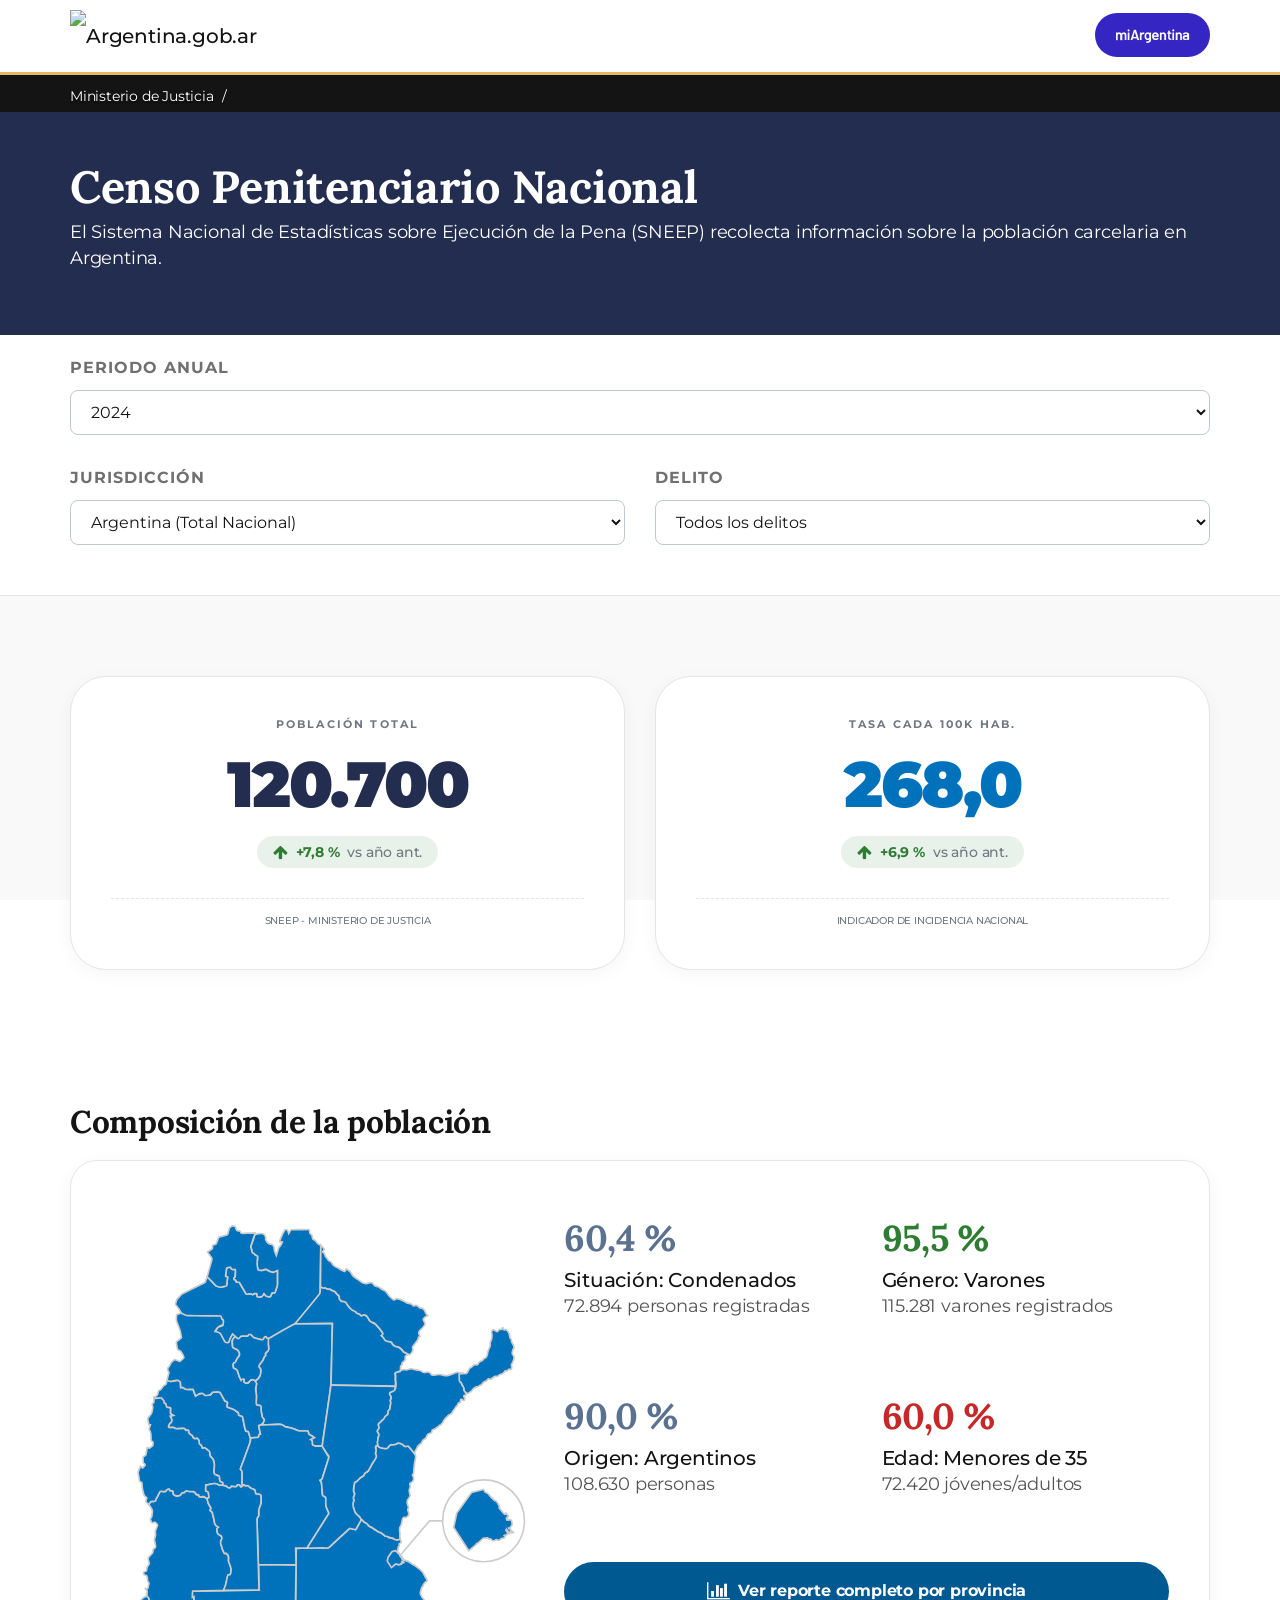
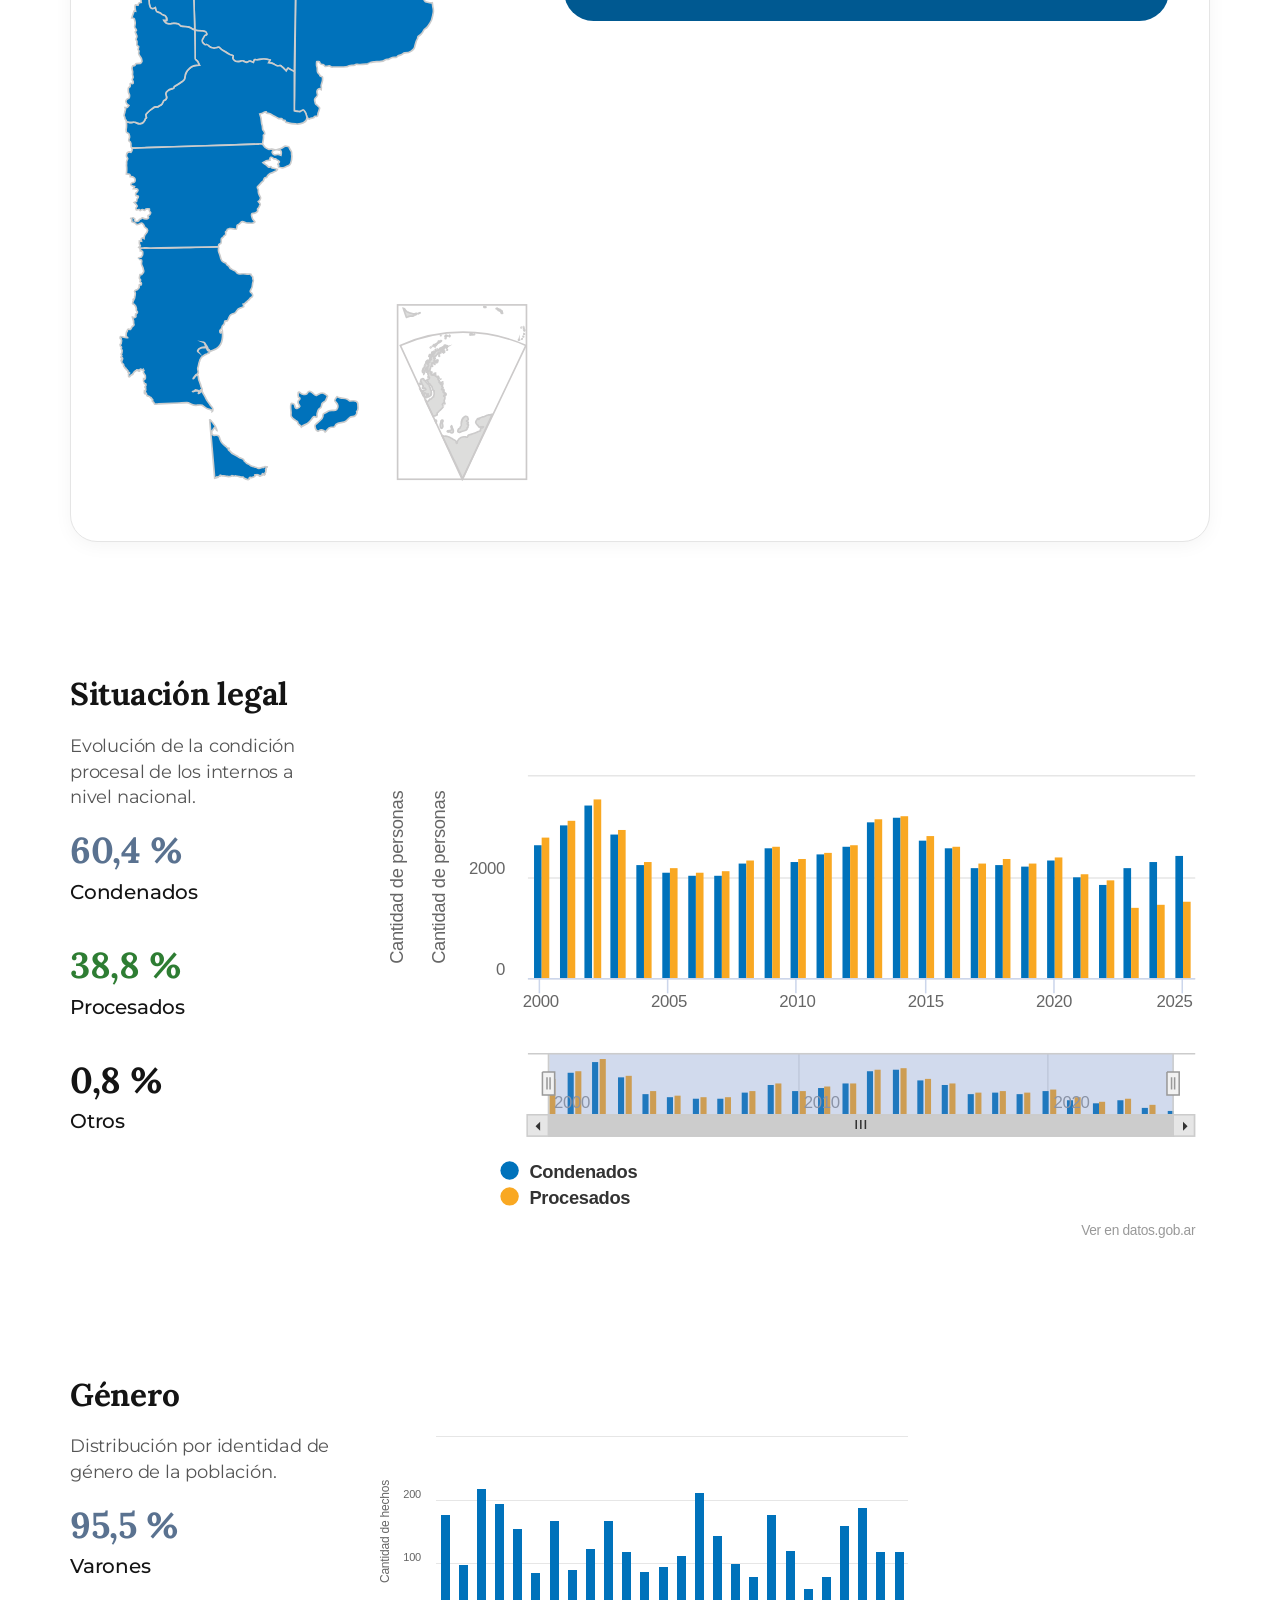
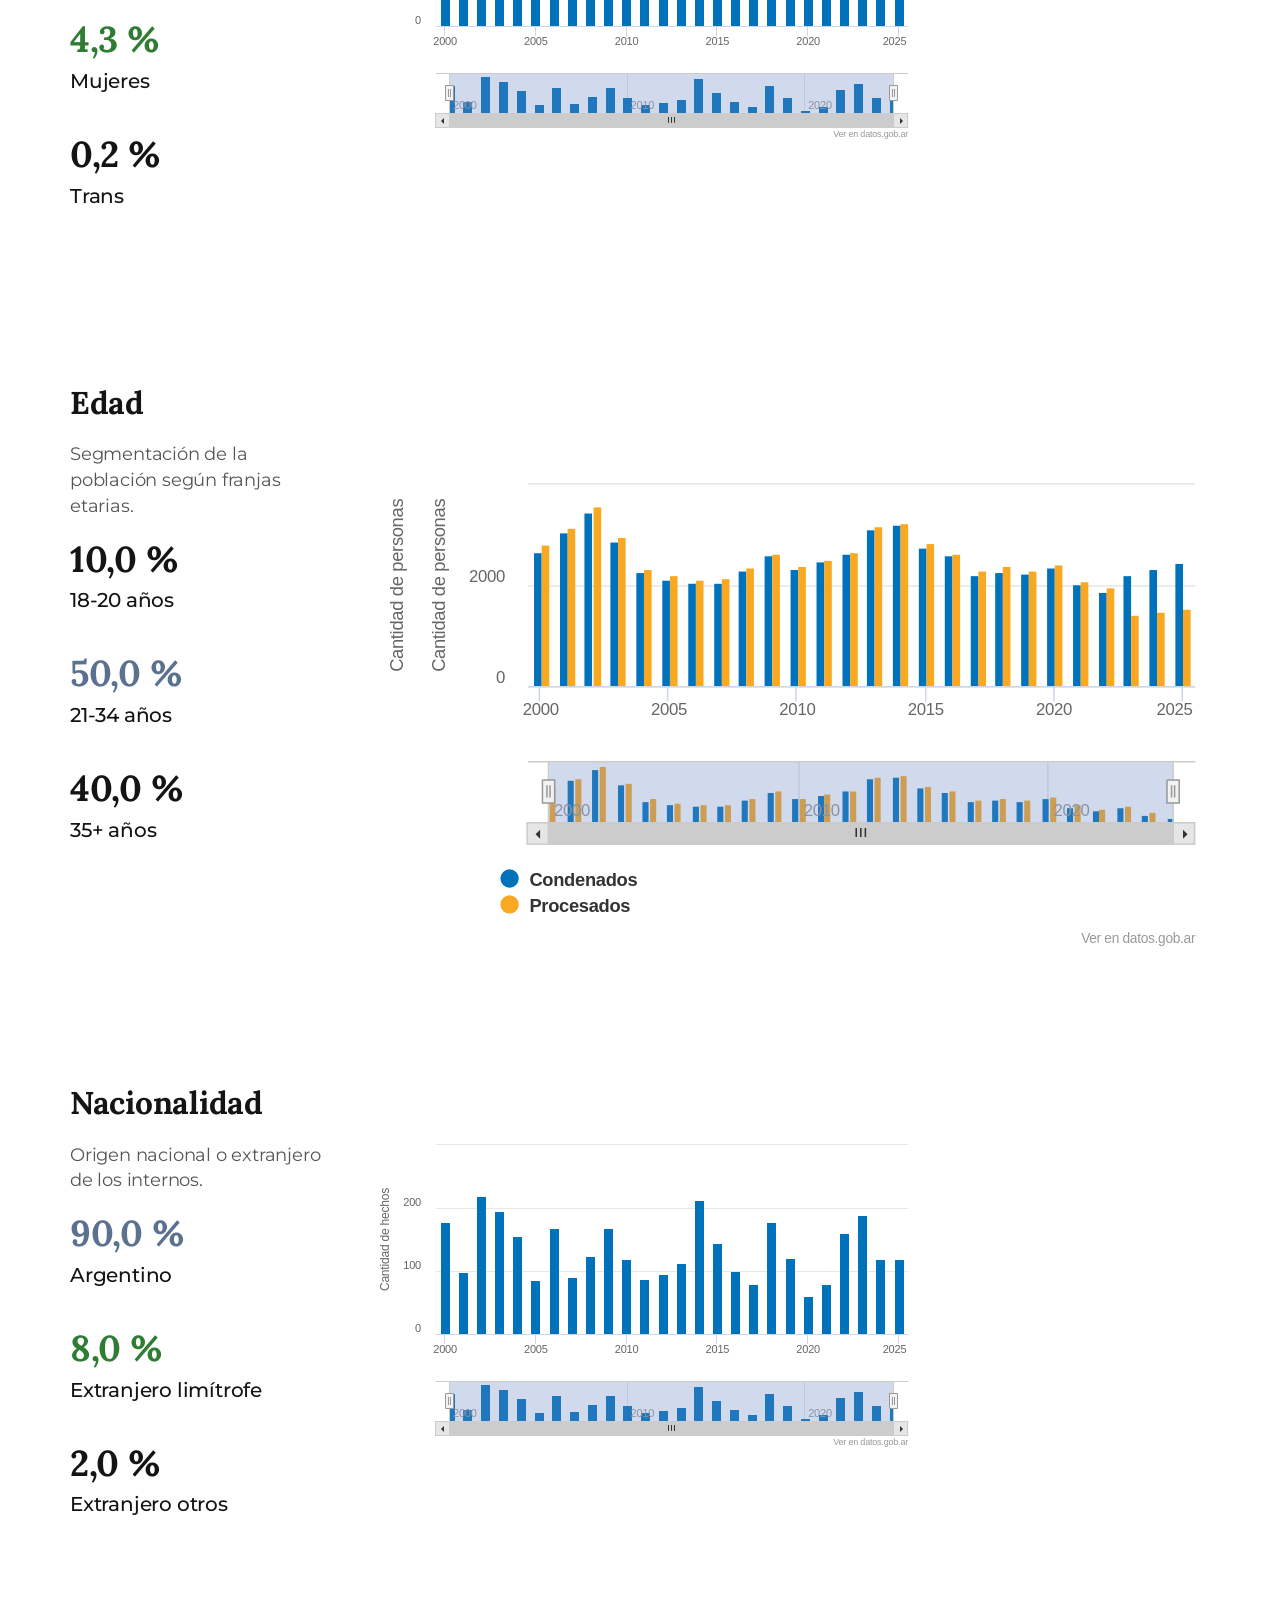
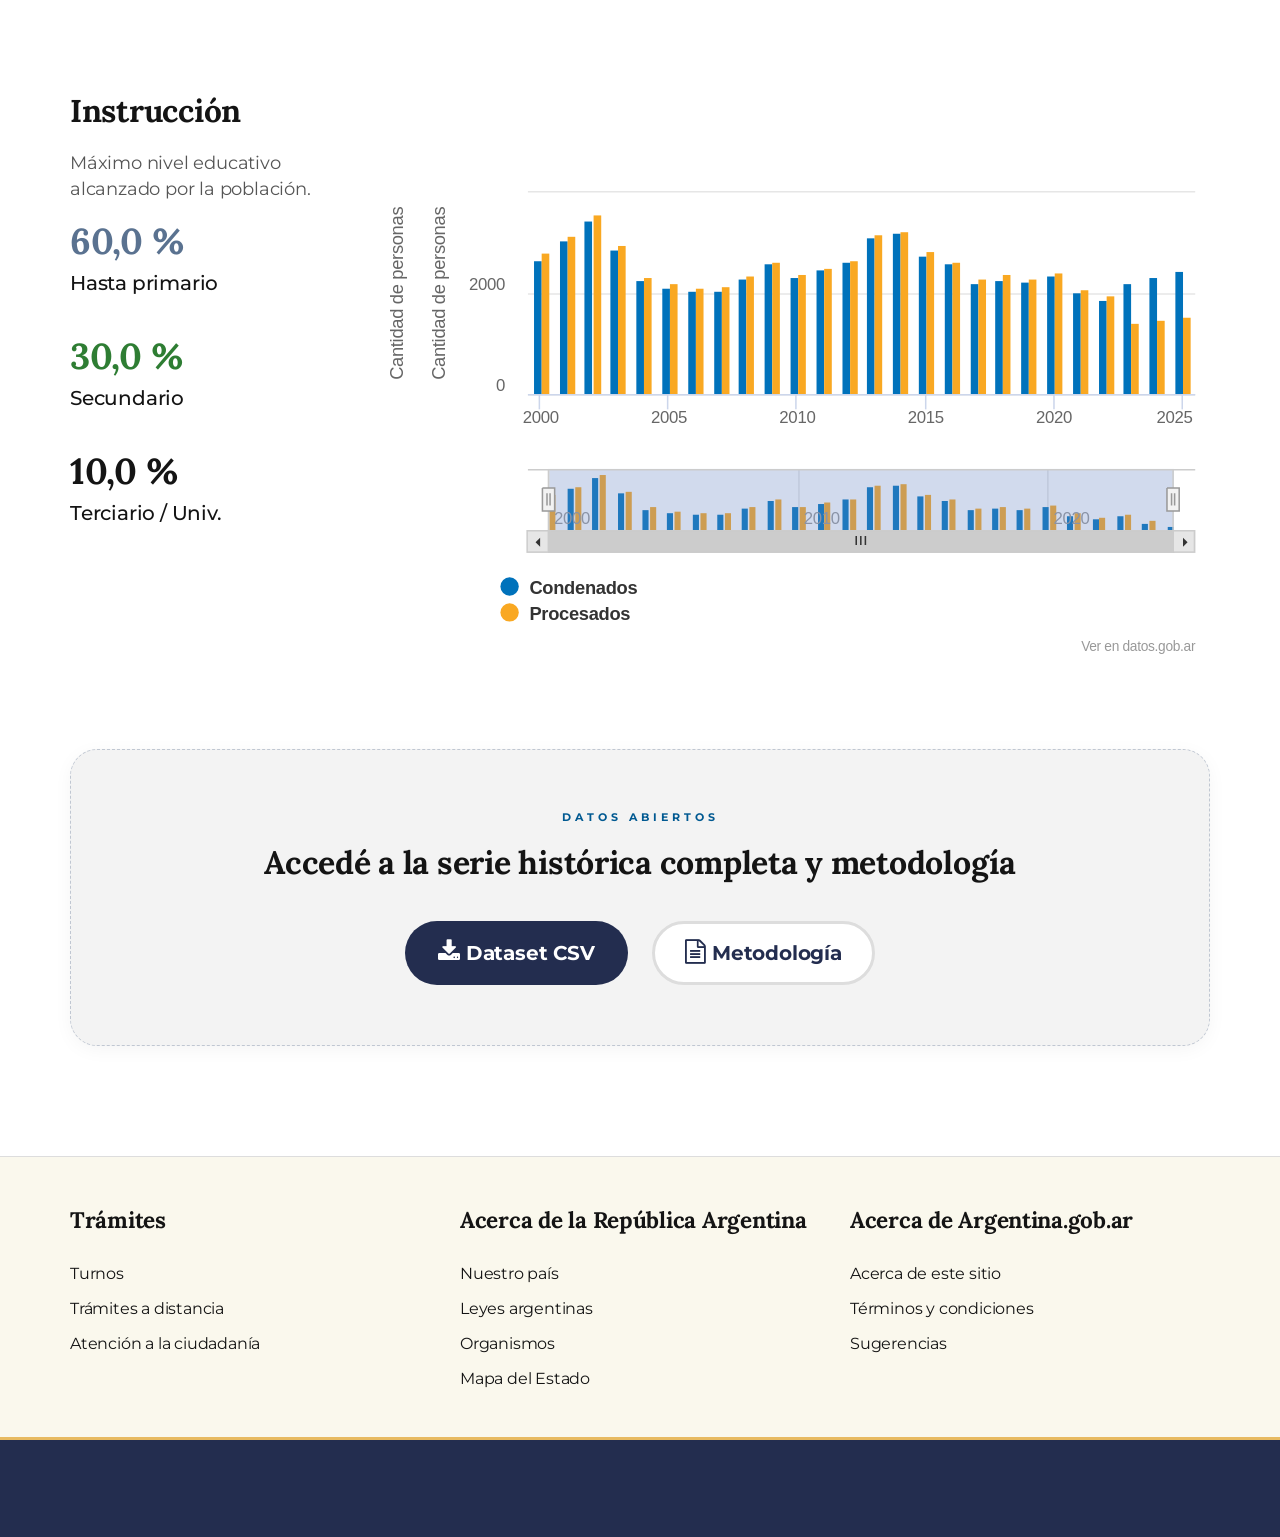
==== estadisticas-sneep-v2.html @ 4c3f9fce "Add files via upload" ====
<!DOCTYPE html>
<html lang="es" suppresshydrationwarning="true" data-lt-installed="true">

<head>
    <meta charset="utf-8">
    <meta http-equiv="X-UA-Compatible" content="IE=edge">
    <meta name="viewport" content="width=device-width, initial-scale=1">
    <title>SNEEP - Censo Penitenciario Nacional | Argentina.gob.ar</title>

    <link href="https://stackpath.bootstrapcdn.com/bootstrap/3.4.1/css/bootstrap.min.css" rel="stylesheet">
    <link href="https://cdnjs.cloudflare.com/ajax/libs/font-awesome/4.7.0/css/font-awesome.min.css" rel="stylesheet">
    <link href="./poncho/css/poncho.min.css" rel="stylesheet">
    <link href="./poncho/css/icono-arg.css" rel="stylesheet">


    <link rel="stylesheet"
        href="https://cdn.jsdelivr.net/gh/datosgobar/series-tiempo-ar-explorer@ts_components_2.6.2/dist/css/components.css"
        type="text/css">

    <style>
        body {
            background-color: #f9f9f9;
        }


        .poncho-shadow {
            box-shadow: 0 4px 20px -2px rgba(0, 0, 0, 0.05);
        }

        .pill-card {
            border-radius: 2rem;
            transition: transform 0.2s ease, border-color 0.2s ease;
        }

        .pill-card:hover {
            transform: translateY(-4px);
        }

        .glass-header {
            backdrop-filter: blur(8px);
            background-color: rgba(255, 255, 255, 0.9);
            z-index: 40;
            position: sticky;
            top: 0;
        }

        .hero-section {
            background: linear-gradient(135deg, #005991 0%, #0072b8 100%);
            color: white;
            padding: 80px 0;
            position: relative;
            overflow: hidden;
        }

        .chart-grid {
            position: absolute;
            top: 0;
            left: 0;
            right: 0;
            bottom: 0;
            opacity: 0.1;
            background-image: linear-gradient(to right, #f1f1f1 1px, transparent 1px), linear-gradient(to bottom, #f1f1f1 1px, transparent 1px);
            background-size: 40px 40px;
        }

        .pill-kpi {
            border-radius: 1.5rem;
            background: white;
            padding: 20px;
            border: 1px solid #e5e5e5;
        }

        .rounded-3xl {
            border-radius: 1.5rem;
        }

        .border-l-primary {
            border-left: 4px solid #005991 !important;
        }

        .text-primary {
            color: #005991;
        }

        .bg-primary {
            background-color: #005991;
        }

        .bg-surface {
            background-color: #f3f3f3;
        }

        .text-success {
            color: #2E7D32;
        }

        .text-error {
            color: #ba1a1a;
        }

        .text-muted-xs {
            font-size: 11px;
            font-weight: bold;
            text-transform: uppercase;
            letter-spacing: 1px;
            color: #707882;
        }

        .font-black {
            font-weight: 900;
        }

        .kpi-num {
            font-size: 2rem;
            line-height: 1.1;
            font-family: inherit;
        }

        .anim-element {
            transition: all 0.7s ease;
            opacity: 0;
            transform: translateY(15px);
        }

        .anim-element.visible {
            opacity: 1;
            transform: translateY(0);
        }

        /* Ajustes responsivos para mobile */
        @media (max-width: 767px) {
            section {
                margin-bottom: 30px !important;
            }

            .pill-card {
                padding: 20px !important;
            }

            .bg-white.rounded-3xl.p-10 {
                padding: 20px !important;
            }

            .col-md-6,
            .col-sm-6,
            .col-md-3,
            .col-md-7,
            .col-md-5,
            .col-xs-12 {
                margin-bottom: 20px !important;
            }

            main.container {
                padding-top: 30px !important;
                padding-bottom: 30px !important;
            }
        }

        /* Gráficos SVG estáticos - escala nativa responsiva */
        #tsChartSmall1,
        #tsChartSmall1 .exportable-graph,
        #tsChartSmall1 [data-highcharts-chart],
        #tsChartSmall1 .highcharts-container,
        #edad-chart,
        #edad-chart .exportable-graph,
        #edad-chart [data-highcharts-chart],
        #edad-chart .highcharts-container,
        #instruccion-chart,
        #instruccion-chart .exportable-graph,
        #instruccion-chart [data-highcharts-chart],
        #instruccion-chart .highcharts-container {
            width: 100% !important;
            height: auto !important;
            overflow: visible !important;
            display: block !important;
        }

        #tsChartSmall1 svg,
        #edad-chart svg,
        #instruccion-chart svg {
            width: 100% !important;
            height: auto !important;
            display: block !important;
        }
    </style>
</head>

<body>

    <!-- Navegacion -->
    <header>
        <nav class="navbar navbar-top navbar-default border-bottom-amarillo">
            <div class="container">
                <div>
                    <div class="navbar-header">
                        <a class="navbar-brand" href="https://www.argentina.gob.ar/" id="navbar-brand"
                            aria-label="Argentina.gob.ar Presidencia de la Nación">
                            <img src="https://www.argentina.gob.ar/profiles/argentinagobar/themes/argentinagobar/argentinagobar_theme/logo_argentina-azul.svg"
                                alt="Argentina.gob.ar" height="50" width="254">
                        </a>
                        <a class="btn btn-mi-argentina btn-login visible-xs bg-miarg-azul"
                            href="https://mi.argentina.gob.ar" title="Ingresar a Mi Argentina">
                            <i class="icono-arg-mi-argentina text-white"></i><span class="sr-only">Ir a Mi
                                Argentina</span>
                        </a>
                        <button class="btn btn-mi-argentina btn-login visible-xs" aria-labelledby="edit-keys"><span
                                class="fa fa-search fa-fw"></span><span class="sr-only">Buscar</span></button>
                    </div>
                    <div class="nav navbar-nav navbar-right hidden-xs">
                        <button class="btn btn-link btn-search-reset visible-xs"><i class="fa fa-times"><span
                                    class="sr-only">Cerrar el buscador</span></i></button>
                        <div id="cd-login">
                            <a href="https://mi.argentina.gob.ar/" id="btn-mi-argentina"
                                class="btn hidden-xs p-l-1 btn-login bg-miarg-azul"
                                aria-label="Ingresar a Mi Argentina">
                                <i class="fa-3x fa icono-arg-mi-argentina-extended text-white p-t-0"><span
                                        class="sr-only">Mi Argentina</span></i>
                            </a>
                        </div>
                    </div>
                </div>
            </div>
        </nav>
    </header>

    <!-- Hero Section -->
    <div class="bg-primary">
        <div class="jumbotron">
            <div class="jumbotron_bar">
                <div class="container">
                    <div class="row">
                        <div class="col-md-12">
                            <ol class="breadcrumb device-breadcrumb" itemscope=""
                                itemtype="https://schema.org/BreadcrumbList" role="list" aria-label="Migas de pan">
                                <li itemprop="itemListElement" itemscope="" itemtype="https://schema.org/ListItem"
                                    class="device-breadcrumb__hidden-item">
                                    <a itemprop="item" href="https://www.argentina.gob.ar/"><span
                                            itemprop="name">Inicio</span></a>
                                    <meta itemprop="position" content="1">
                                </li>
                                <li itemprop="itemListElement" itemscope="" itemtype="https://schema.org/ListItem"
                                    class="device-breadcrumb__last-visible-item">
                                    <a itemprop="item" href="https://www.argentina.gob.ar/justicia"><span
                                            itemprop="name">Ministerio de Justicia</span></a>
                                    <meta itemprop="position" content="2">
                                </li>
                                <li class="active device-breadcrumb__hidden-item" itemprop="itemListElement"
                                    itemscope="" itemtype="https://schema.org/ListItem" aria-current="page">
                                    <span itemprop="name">Estadísticas SNEEP</span>
                                    <meta itemprop="position" content="3">
                                </li>
                            </ol>
                        </div>
                    </div>
                </div>
            </div>
        </div>
        <div class="container">
            <div class="row">
                <div class="col-md-12 m-t-2 m-b-3">
                    <h1 class="m-b-05">Censo Penitenciario Nacional</h1>
                    <p>El Sistema Nacional de Estadísticas sobre Ejecución de la Pena (SNEEP) recolecta información
                        sobre la población carcelaria en Argentina.</p>
                </div>
            </div>
        </div>
    </div>


    <!-- Filters Bar -->
    <section class="glass-header" style="border-bottom: 1px solid #e5e5e5; padding: 20px 0;">
        <div class="container">
            <div class="row">
                <div class="col-md-12">
                    <div class="form-group">
                        <label class="text-muted-xs" for="edit-anio">Periodo Anual</label>
                        <select class="form-control" id="edit-anio"
                            style="border-radius: 8px; border: 1px solid #c0c7d2; height: 45px;">
                            <option value="2024">2024</option>
                            <option value="2023">2023</option>
                            <option value="2022">2022</option>
                            <option value="2021">2021</option>
                            <option value="2020">2020</option>
                            <option value="2019">2019</option>
                            <option value="2018">2018</option>
                            <option value="2017">2017</option>
                            <option value="2016">2016</option>
                            <option value="2015">2015</option>
                            <option value="2014">2014</option>
                            <option value="2013">2013</option>
                            <option value="2012">2012</option>
                            <option value="2011">2011</option>
                            <option value="2010">2010</option>
                            <option value="2009">2009</option>
                            <option value="2008">2008</option>
                            <option value="2007">2007</option>
                            <option value="2006">2006</option>
                            <option value="2005">2005</option>
                            <option value="2004">2004</option>
                            <option value="2003">2003</option>
                            <option value="2002">2002</option>
                            <option value="2024">2024</option>
                            <option value="2023">2023</option>
                            <option value="2022">2022</option>
                            <option value="2021">2021</option>
                            <option value="2020">2020</option>
                            <option value="2019">2019</option>
                            <option value="2018">2018</option>
                            <option value="2017">2017</option>
                            <option value="2016">2016</option>
                            <option value="2015">2015</option>
                            <option value="2014">2014</option>
                            <option value="2013">2013</option>
                            <option value="2012">2012</option>
                            <option value="2011">2011</option>
                            <option value="2010">2010</option>
                            <option value="2009">2009</option>
                            <option value="2008">2008</option>
                            <option value="2007">2007</option>
                            <option value="2006">2006</option>
                            <option value="2005">2005</option>
                            <option value="2004">2004</option>
                            <option value="2003">2003</option>
                            <option value="2002">2002</option>
                        </select>
                    </div>
                </div>
            </div>
            <div class="row">
                <div class="col-md-6">
                    <div class="form-group">
                        <label class="text-muted-xs" for="edit-jurisdiccion">Jurisdicción</label>
                        <select class="form-control" id="edit-jurisdiccion"
                            style="border-radius: 8px; border: 1px solid #c0c7d2; height: 45px;">
                            <option value="argentina">Argentina (Total Nacional)</option>
                            <option value="spf">Servicio Penitenciario Federal</option>
                            <option value="pba">Provincia de Buenos Aires</option>
                            <option value="caba">Ciudad Autónoma de Buenos Aires</option>
                            <option value="cordoba">Córdoba</option>
                            <option value="santafe">Santa Fe</option>
                            <option value="resto">Resto del país</option>
                        </select>
                    </div>
                </div>
                <div class="col-md-6">
                    <div class="form-group">
                        <label class="text-muted-xs" for="edit-delito">Delito</label>
                        <select class="form-control" id="edit-delito"
                            style="border-radius: 8px; border: 1px solid #c0c7d2; height: 45px;">
                            <option value="todos">Todos los delitos</option>
                            <option value="homicidios">Homicidios dolosos</option>
                            <option value="robo">Robo</option>
                            <option value="trafico">Tráfico de drogas</option>
                            <option value="estafas">Estafas y otros delitos contra la administración</option>
                            <option value="resto_delitos">Resto de delitos</option>
                        </select>
                    </div>
                </div>
            </div>
        </div>
    </section>

    <main class="container" style="padding-top: 50px; padding-bottom: 50px;">

        <!-- KPIs High Impact -->
        <section class="row text-center" style="margin-bottom: 60px;">
            <div class="col-md-6 anim-element visible">
                <div class="pill-card poncho-shadow bg-white"
                    style="border: 1px solid #e5e5e5; padding: 40px; display: flex; flex-direction: column; align-items: center; justify-content: center; border-radius: 2rem;">
                    <span
                        style="font-size: 11px; font-weight: 700; color: #707882; text-transform: uppercase; letter-spacing: 0.2em; margin-bottom: 20px; display: block;">Población
                        Total</span>
                    <div style="margin-bottom: 20px;">
                        <span id="kpi-poblacion-val" class="text-primary font-black"
                            style="font-size: 64px; letter-spacing: -2px; line-height: 1;">120.700</span>
                    </div>
                    <div id="kpi-poblacion-var-container"
                        style="display: inline-flex; align-items: center; justify-content: center; gap: 8px; background-color: rgba(46, 125, 50, 0.1); padding: 6px 16px; border-radius: 50px; margin-bottom: 30px; visibility: visible;">
                        <i id="kpi-poblacion-var-icon" class="fa fa-arrow-up"
                            style="font-size: 16px; color: #2e7d32;"></i>
                        <span id="kpi-poblacion-var-val" style="color: #2e7d32; font-weight: 700; font-size: 14px;">+7,8
                            %</span>
                        <span style="color: #707882; font-weight: 500; font-size: 14px;">vs año ant.</span>
                    </div>
                    <div style="width: 100%; border-top: 1px dashed #e5e5e5; padding-top: 15px;">
                        <p
                            style="font-size: 10px; color: #707882; font-weight: 500; margin: 0; text-transform: uppercase;">
                            SNEEP - MINISTERIO DE JUSTICIA</p>
                    </div>
                </div>
            </div>
            <div class="col-md-6 anim-element visible">
                <div class="pill-card poncho-shadow bg-white"
                    style="border: 1px solid #e5e5e5; padding: 40px; display: flex; flex-direction: column; align-items: center; justify-content: center; border-radius: 2rem;">
                    <span
                        style="font-size: 11px; font-weight: 700; color: #707882; text-transform: uppercase; letter-spacing: 0.2em; margin-bottom: 20px; display: block;">Tasa
                        cada 100k hab.</span>
                    <div style="margin-bottom: 20px;">
                        <span id="kpi-tasa-val" class="font-black"
                            style="font-size: 64px; letter-spacing: -2px; line-height: 1; color: #0072BB;">268,0</span>
                    </div>
                    <div id="kpi-tasa-var-container"
                        style="display: inline-flex; align-items: center; justify-content: center; gap: 8px; background-color: rgba(46, 125, 50, 0.1); padding: 6px 16px; border-radius: 50px; margin-bottom: 30px; visibility: visible;">
                        <i id="kpi-tasa-var-icon" class="fa fa-arrow-up" style="font-size: 16px; color: #2e7d32;"></i>
                        <span id="kpi-tasa-var-val" style="color: #2e7d32; font-weight: 700; font-size: 14px;">+6,9
                            %</span>
                        <span style="color: #707882; font-weight: 500; font-size: 14px;">vs año ant.</span>
                    </div>
                    <div style="width: 100%; border-top: 1px dashed #e5e5e5; padding-top: 15px;">
                        <p
                            style="font-size: 10px; color: #707882; font-weight: 500; margin: 0; text-transform: uppercase;">
                            INDICADOR DE INCIDENCIA NACIONAL</p>
                    </div>
                </div>
            </div>
        </section>

        <!-- Composicion -->
        <section class="anim-element visible" style="margin-bottom: 60px;">
            <h3 class="font-black" style="margin-bottom: 20px;">Composición de la población</h3>
            <div class="bg-white rounded-3xl poncho-shadow p-10" style="border: 1px solid #e5e5e5; padding: 40px;">
                <div class="row">
                    <div class="col-md-5">
                        <svg version="1.1" id="Layer_1" role="img" xmlns="http://www.w3.org/2000/svg"
                            xmlns:xlink="http://www.w3.org/1999/xlink" x="0px" y="0px" width="" height=""
                            viewBox="0 0 254.5 536.166" enable-background="new 0 0 254.5 536.166" xml:space="preserve">
                            <g id="Layer_2">
                                <circle fill="none" stroke="#CCCCCC" stroke-miterlimit="10" cx="223.982" cy="192.295"
                                    r="24.591"></circle>
                                <polyline fill="none" stroke="#CCCCCC" stroke-miterlimit="10"
                                    points="199.392,192.295 191.487,192.295 174.48,212.416"></polyline>
                            </g>
                            <g id="Layer_1_1_">
                                <desc style="-webkit-tap-highlight-color: rgba(0, 0, 0, 0);"> Created with Raphaël 2.2.0
                                </desc>
                                <path id="AR-B" fill="#0072bb" stroke="#CCCCCC" stroke-miterlimit="10"
                                    d="M171.434,203.672c-1.195-0.255-2.006-1.071-3.287-1.188 c-0.453-0.04-0.994-0.021-1.381-0.301c-0.498-0.366-0.822-1.123-1.594-0.626c-0.4,0.23-2.563-2.028-3.148-2.275 c-0.539-0.226-1.387-0.139-1.75-0.685c-0.393-0.604-1.485-0.802-2.043-1.309c-1-0.901-2.563-1.188-3.465-2.131 c-0.434-0.422-0.498-1.31-1.127-1.517c-0.842-0.278-1.447-0.36-1.963-1.131c-1.332-1.998-2.338,1.146-2.896,2.15 c-0.449,0.815-0.901,1.629-1.354,2.442c-0.346,0.621-0.299,0.539-1.015,0.371c-0.957-0.229-2.476-1.065-3.265-0.338 c-2.696,2.484-5.396,4.975-8.101,7.462c-1.214,1.118-2.428,2.237-3.646,3.354c-0.621,0.573-0.678,0.564-1.547,0.573 c-3.732,0.042-7.474,0.084-11.209,0.127c-0.98,0.01-7.265,0.159-7.265,0.229c-0.01,0.816-0.021,1.636-0.028,2.451 c-0.16,13.437-0.317,26.868-0.479,40.307c-0.188,15.596-0.372,31.19-0.562,46.79c-0.006,0.632-0.361,8.183,0.062,8.22 c0.716,0.065,1.474,0.063,2.171,0.229c0.883,0.214,1.042,0.062,1.854-0.286c0.748-0.32,1.146-0.814,1.66-0.131 c0.491,0.652,0.907,1.145,1.145,1.917c0.165,0.556,0.254,1.595,0.686,2.001c0.33,0.307,0.659,0.613,0.988,0.928 c0.365,0.34,0.464,0.104,0.895-0.15c0.604-0.355,1.326-0.165,1.901-0.471c0.292-0.154,0.566-0.565,0.8-0.801 c0.18-0.178,0.904-0.045,1.148-0.045c1.064,0,0.624-1.141,0.848-1.807c0.288-0.871,0.674-1.747,0.852-2.646 c0.129-0.64,0.313-0.771-0.241-1.104c-0.556-0.331-0.702-0.479-1.032-1.026c-0.285-0.474-0.535-0.563-1.035-0.813 c-0.218-0.104-0.219-0.854-0.275-1.092c-0.207-0.865-0.7-1.636,0.05-2.386c0.362-0.364,1.59-1.618,1.42-2.128 c-0.308-0.909-0.69-1.809-0.155-2.693c0.334-0.55,0.44-0.67,1.018-0.953c0.418-0.209,0.897,0.295,1.276,0.521 c0.133-0.782,0.217-1.265,0.021-2.034c-0.132-0.521,0.294-1.498,0.438-2.014c0.168-0.588,0.391-1.188,0.391-1.801 c0-0.485,0-0.969,0-1.457c0-0.502-0.286-0.396-0.762-0.521c-0.935-0.229-0.684-0.564-1.146-1.296 c-0.463-0.729-1.02-0.81-1.163-1.694c-0.116-0.697-0.106-1.363-0.106-2.069c0-0.58-0.425-1.11-0.425-1.75 c0-0.212-0.052-2.115,0.05-2.115c0.424,0,0.854,0,1.281,0c0.498,0,0.436,0.168,0.624,0.646c0.205,0.51,0.942,1.053,1.524,1.053 c0.378,0,0.688-0.123,0.889,0.211c0.191,0.324,0.333,0.813,0.721,0.895c0.864,0.172,1.223,0.045,2.068-0.236 c1.021-0.35,1.033,0.317,1.747,0.619c0.351,0.146,1.083,0,1.45,0c1.099,0,2.193,0,3.289,0c1.435,0,2.813,0.01,4.231-0.147 c0.623-0.065,1.032-0.356,1.617-0.562c0.896-0.293,1.312-0.336,2.243-0.246c1.038,0.095,1.104,0.162,1.847-0.569 c0.396-0.396,1.271,0.041,1.813,0.041c1.433,0,2.851-0.212,4.271-0.212c1.064,0,1.216,0.165,1.688-0.79 c-0.012,0.026,1.979-0.354,2.168-0.423c1.285-0.432,2.859-0.271,4.191-0.271c1.315,0,2.87-0.3,3.809-1.229 c0.361-0.354,1.334-0.047,1.795-0.28c0.771-0.388,1.48-0.7,2.293-0.974c0.648-0.213,1.486-0.065,2.164-0.065 c0.604,0,0.92-0.976,1.482-1.065c0.838-0.142,1.262-0.229,1.961-0.692c0.489-0.328,1.203-0.995,1.789-0.995 c1.557,0,2.709-0.073,3.938-1.056c0.563-0.448,1.051-0.942,1.559-1.45c0.369-0.373,0.516-1.434,0.674-1.942 c0.422-1.366,0.642-2.757,1.438-3.966c0.358-0.55-0.017-1.159,0.588-1.559c0.688-0.462,1.203-0.896,1.793-1.479 c0.604-0.604,0.875-0.909,1.188-1.695c0.24-0.604,0.762-1.188,1.332-1.475c0.891-0.441,1.035-0.728,1.535-1.602 c0.317-0.561,0.666-1.14,1.063-1.642c1.476-1.839,1.519-3.952,2.01-6.181c0.228-1.02,0.105-2.128-0.122-3.133 c-0.228-0.961-0.238-1.966-0.437-2.943c-1.388,0.345-2.779-0.396-4.188-0.627c-0.084-0.016-0.883-1.32-1.031-1.498 c-0.563-0.652-0.957-1.259-1.387-2.01c-0.277-0.483-0.607-1.258-0.607-1.809c0-0.654,0.418-1.421,0.515-2.103 c0.127-0.892,0.365-1.188,0.92-1.926c0.361-0.481,0.563-1.358,0.947-1.744c0.254-0.256,0.506-0.591,0.803-0.802 c0.181-0.129,0.757-0.238,0.849-0.426c0.244-0.514-0.361-1.494-0.629-1.901c-0.824-1.242-1.293-2.707-2.25-3.827 c-1.009-1.177-2.154-2.078-3.439-2.938c-0.494-0.33-0.873-0.783-1.424-1.021c-0.826-0.354-1.328-0.638-2.008-1.22 c-0.604-0.511-1.271-1.005-2.043-1.216c-1.035-0.281-2.029-0.251-2.521-1.234c-0.396-0.807-0.887-1.576-1.348-2.349 c-0.438-0.729-1.547-1.121-1.801-1.889c-0.14-0.406-0.466-0.896-0.232-1.282c0.361-0.6,0.539-0.735,0.373-1.4 c-0.137-0.551,0.357-0.479,0.563-0.935c0.15-0.332,0-1.061,0-1.429c0-0.193,1.021-0.565,1.217-0.663 c0.154-0.075-0.201-1.188-0.242-1.363c-0.143-0.648-0.09-0.582-0.743-0.45C172.779,203.63,172.109,203.819,171.434,203.672">
                                    <title>Provincia de Buenos Aires</title>
                                </path>
                                <path id="AR-F" fill="#0072bb" stroke="#CCCCCC" stroke-miterlimit="10"
                                    d="M31.738,120.231c0.035,0.265,0.021,1.331,0.212,1.479 c0.541,0.436,0.739-0.391,0.974,0.462c0.168,0.612,0.336,1.227,0.504,1.839c0.041,0.148,1.473,0.168,1.66,0.185 c0.499,0.045,0.68-0.094,0.68,0.403c0,0.773,0,1.553,0,2.331c0,0.279-0.14,0.85,0.125,1.014c0.523,0.328,1.047,0.655,1.569,0.979 c-0.634,0.144-1.271,0.284-1.905,0.427c0.543,1.084,1.68,2.563,0.575,3.668c-0.597,0.595-0.893,0.999-1.271,1.748 c-0.074,0.151-0.438,0.642-0.317,0.796c0.187,0.247,0.418,0.806,0.75,0.771c0.579-0.059,1.563-0.373,2.104-0.135 c0.645,0.285,1.387,0.824,2.1,0.751c0.68-0.068,1.361-0.18,2.048-0.18c0.601,0,1.978-0.277,2.5,0c0.763,0.4,0.474,1.061,1.44,1.061 c0.186,0,0.968-0.12,1.104,0c0.168,0.146,0.139,1.104,0.168,1.331c0.082,0.654,0.793,0.989,1.283,1.4 c0.225,0.186,0.563,0.291,0.818,0.421c0.229,0.113,0.314,0.893,0.378,1.127c0.163,0.569,1,0.787,1.597,0.813 c0.311,0.017,0.693-0.139,1.001-0.195c0.173-0.035,0.563,0.69,0.66,0.83c0.517,0.724,0.457,1.06,0.457,1.974 c0,0.719,0.95,1.199,1.468,1.65c0.25,0.218,0.455,1.472,0.49,1.469c0.852-0.11,1.438-0.396,2.095,0.173 c0.556,0.478,1.108,0.953,1.675,1.42c0.771,0.637,0.672,0.927,0.771,1.943c0.071,0.811,0.116,0.963,0.63,1.589 c0.417,0.509,1.208,1.161,1.398,1.801c0.182,0.598,0.6,1.393,0.6,2.016c0,0.868,0,1.738,0,2.607c0,0.651-0.227,1.348-0.344,1.988 c-0.133,0.728,0.24,1.326,0.496,2.013c0.162,0.426,1.3,0.614,1.717,0.771c0.826,0.313,1.08,0.264,1.158,1.12 c0.064,0.706,0.055,1.41,0.315,2.069c0.116,0.292,0.136,0.606,0.445,0.697c0.272,0.081,1.108,0.158,1.296,0.373 c0.268,0.309-0.346,1.599,0.129,1.729c0.555,0.15,1.844,0.237,2.242,0.642c0.257,0.256,0.688,0.906,1.021,1.021 c0.336,0.111,1.076-0.15,1.437-0.202c0.272-0.038,0.024-0.874,0.373-0.849c0.583,0.039,1.163,0.078,1.745,0.117 c0.271,0.019,1.082,0.223,1.328,0.089c0.254-0.146,0.39-1.063,0.688-1.063c0.221,0,1.131-0.13,1.246,0.043 c0.271,0.41,0.548,0.818,0.818,1.229c0.604-0.604,1.011-1.349,1.91-1.272c-0.328-0.056-1.271,0.001-1.271-0.384 c0-0.771,0-1.542,0-2.313c0-1.802,0-3.601,0-5.397c0-0.469-0.664-0.973-0.949-1.318c-0.181-0.217-0.002-0.43,0.094-0.687 c0.527-1.438,1.058-2.875,1.584-4.313c1.334-3.631,2.666-7.258,4-10.886c0.912-2.479-0.242-4.56-1.115-6.922 c-0.102-0.271-1.17,0.238-1.418-0.34c-0.278-0.656-0.508-1.202-0.637-1.897c-0.275-1.479-0.56-2.952-0.871-4.425 c-0.158-0.749-0.313-1.497-0.474-2.246c-0.055-0.256-1.909-0.711-2.207-0.815c-0.438-0.16,0.138-1.121-0.206-1.388 c-0.75-0.572-1.5-1.147-2.25-1.727c-1.126-0.865-2.771-1.152-4.103-1.618c-0.718-0.253-0.563-0.271-0.449-1.05 c0.052-0.361,0.513-2.039,0.153-2.173c-0.401-0.15-1.395-0.307-1.606-0.689c-0.411-0.731-0.821-1.469-1.231-2.203 c-0.541-0.968-1.063-2.984-2.273-2.999c-0.658-0.006-3.563-0.437-3.938,0.072c-0.313,0.43-0.738,1.368-1.19,1.631 c-0.446,0.259-1.603,0.107-2.11,0.146c-0.705,0.048-0.959,0.15-1.509-0.263c-0.507-0.382-0.978-0.979-1.622-0.898 c-0.621,0.079-1.168,0.063-1.693,0.396c-0.655,0.418-1.313,0.835-1.969,1.253c-0.375-1.018-0.75-2.037-1.125-3.055 c-0.427-1.156-0.445-0.975-1.703-0.975c-0.771,0-2.322,0.313-3.014-0.063c-0.604-0.329-1.207-0.66-1.813-0.99 c-0.5-0.271-0.686-0.149-1.258-0.008c-0.063-1.089-0.127-2.18-0.189-3.27c-0.031-0.563-1.338-1.252-1.885-1.15 c-1.229,0.23-2.457,0.462-3.688,0.692c-0.938,0.178-1.646-0.343-2.511-0.728c-0.179,0.705-0.226,1.954-0.638,2.539 c-0.223,0.318-0.994,0.571-1.334,0.771c-0.276,0.16-0.424,0.477-0.604,0.74c-0.531,0.762-1.007,2.102-1.988,2.102 c-0.607,0-0.529-0.013-0.652,0.559c-0.131,0.619-0.264,1.234-0.396,1.854c-0.2,0.938-1.194,1.049-2.042,1.434 c-0.553,0.25-0.369,0.34-0.22,0.944c0.048,0.192,0.646,0.059,0.813,0.05c1.166-0.055,2.332-0.11,3.498-0.168 C30.611,118.512,31.396,119.84,31.738,120.231">
                                    <title>La Rioja</title>
                                </path>
                                <path id="AR-N" fill="#0072bb" stroke="#CCCCCC" stroke-miterlimit="10"
                                    d="M241.719,92.582c-1.125-0.958-0.375-2.281,0.057-3.379 c0.494-1.146,0.841-1.165,0.287-2.225c-0.401-0.771-0.805-1.537-1.205-2.309c-0.17-0.322-0.01-0.76-0.18-1.125 c-0.357-0.771-0.982-1.2-0.982-2.146c-0.088-1.188-0.19-1.861-0.95-2.864c-0.293-0.388-0.636-0.705-0.992-1.021 c-0.688-0.605-0.854,0.164-1.438,0.007s-0.258-1.285-0.762-1.365c-0.727-0.114-0.4,1.088-0.775,1.104 c-0.646,0.026-0.948-0.487-1.52,0.2c-0.434,0.522-0.771,1.438-1.627,0.896c-0.816-0.534-2.23-1.675-2.791-0.091 c-0.287,0.813,0.309,1.905,0.197,2.779c-0.094,0.721-0.104,1.495-0.301,2.191c-0.313,1.118-0.973,1.566-0.76,2.822 c0.18,1.061,0.069,1.504-0.547,2.386c-0.509,0.727-0.703,1.703-0.918,2.551c-0.244,0.955-0.23,1.997-0.826,2.825 c-0.414,0.577-1.078,0.57-1.517,1.063c-0.479,0.536-0.698,0.927-1.36,1.262c-0.439,0.189-0.972,0.395-1.355,0.688 c-0.615,0.354-0.523,0.981-0.939,1.407c-0.654,0.673-1.848-0.289-2.688,0.537c-0.64,0.627-1.271,1.213-2.021,1.711 c-0.846,0.563-1.053,1.918-1.66,2.729c-1.271,1.688-3.463-0.497-4.668,1.053c-0.418,0.537-0.104,1.501-0.053,2.147 c0.059,0.728-0.047,1.364-0.148,2.087c-0.02,0.136,0.713,0.347,0.843,0.396c0.291,0.117,0.305,0.287,0.434,0.58 c0.345,0.769,0.662,1.459,1.125,2.158c0.453,0.68,0.429,1.275,0.509,2.104c0.08,0.78,0.645,0.99,1.254,1.438 c0.271,0.194,0.588,0.57,0.93,0.521c0.93-0.139,1.16-0.63,1.902-1.056c0.938-0.537,1.229-1.623,2.176-2.271 c0.838-0.676,2.021-0.588,2.924-1.214c0.436-0.298,0.969-0.423,1.385-0.729c0.65-0.483,0.813-1.416,1.557-1.811 c0.578-0.304,1.383-0.082,1.74-0.771c0.336-0.394,0.396-1.194,1.17-0.923c0.49,0.039,0.922,0.526,1.422,0.147 c0.469-0.354,0.271-0.66,0.873-0.748c0.422-0.063,0.625-0.594,0.963-0.798c0.535-0.325,0.863-0.022,1.388-0.045 c0.834,0.175,1.161-0.967,1.905-1.136c0.531-0.2,1.037-0.146,1.521-0.517c0.399-0.313,1.121-0.788,1.404-1.195 c0.112-0.167,0.202-0.638,0.495-0.604c0.42,0.046,0.563,0.484,1.029,0.071c0.283-0.254,0.563-0.537,0.783-0.85 c0.299-0.401,0.525-0.002,0.828-0.033c0.791,0.561,1.156-0.998,1.098-1.513c-0.094-0.788-0.576-1.026-0.018-1.771 c0.355-0.47,0.637-0.994,0.842-1.545C242.229,95.097,242.869,93.654,241.719,92.582">
                                    <title>Misiones</title>
                                </path>
                                <path id="AR-Z" fill="#0072bb" stroke="#CCCCCC" stroke-miterlimit="10"
                                    d="M23.919,388.95c-1.323,0.024-2.646,0.047-3.97,0.073 c-0.328,0.002-1.032-0.131-1.278,0.117c-0.405,0.397-1.138,0.397-1.503-0.07c0.52,0.531,0.467,0.775,0.494,1.527 c0.507-0.191,1.27,0.316,1.357,0.807c0.052,0.25,0.06,1.738-0.049,1.8c-0.367,0.208-0.386,0.923-0.856,1.313 c-0.468,0.377-1.722-0.106-1.677,0.693c-0.02-0.352,0.722,0.745,0.515,0.607c0.313,0.212,0.651,0.205,1.017,0.222 c0.768,0.042,0.469,1.419,0.354,1.811c-0.396,1.293,0.917,2.479,1.069,3.768c0.08,0.661,0.474,1.088,0.217,1.688 c-0.114,0.273-1.115,1.7-1.365,1.66c-1.084-0.165-0.846-0.012-0.975,0.869c-0.082,0.563-0.564,1.26-0.022,1.715 c0.329,0.279,0.56,0.345,0.528,0.771c-0.021,0.311-0.375,0.479-0.354,0.698c0.063,0.704,0.864,0.257,0.832,1.138 c-0.037,0.994,0.094,1.352-0.918,0.849c-0.585-0.294-0.271,1.406-0.363,1.619c-0.164,0.388-0.426,0.404-0.646,0.802 c-0.353,0.619-0.335,0.646-1.026,0.75c-0.664,0.104-0.671,0.121-1.029,0.69c-0.361,0.588,0.063,0.47,0.276,1.037 c0.229,0.595-0.079,1.555-0.183,2.179c-0.049,0.271-0.266-0.061-0.152,0.398c0.063,0.271,0.061,0.344-0.006,0.607 c-0.047,0.188-0.393,0.617-0.508,0.938c-0.102-0.07-0.244-0.075-0.342-0.152c-0.268,0.479,0.121,0.479,0.093,0.758 c-0.06,0.481-0.308,0.426-0.321,0.975c-0.013,0.378-0.229,0.52-0.189,0.909c0.015,0.132,0.648,0.173,0.855,0.304 c0.459,0.284,0.521,0.215,0.612,0.785c0.022,0.171,0.19,0.195,0.338,0.271c0.218,0.121,0.114,0.354,0.198,0.572 c0.135,0.331,0.281,0.598,0.313,0.958c0.045,0.49-0.189,0.713-0.031,1.144c0.114,0.313,0.555,0.563,0.614,0.862 c0.044,0.212-0.05,0.689-0.163,0.797c-0.031,0.035-0.671,0.258-0.671,0.258c-0.671,0.152,0.063,0.403,0.056,0.618 c-0.012,0.326-0.295,0.313-0.41,0.563c-0.09,0.188,0.627,0.487,0.229,0.744c-0.357,0.229-0.621,0.516-1.048,0.44 c-0.446-0.063-0.42-0.479-1-0.307c0.208,0.714,0.44,1.41,0.688,2.111c0.203,0.573-0.092,1.271,0.141,1.861 c0.154,0.407,0.346,0.575,0.068,0.921c-0.271,0.354-0.653,0.407-0.896,0.689c-0.306,0.359-0.728,1.542-1.065,1.752 c-0.637,0.391-1.248-0.574-1.737,0.185c-0.229,0.354-0.134,0.596-0.259,0.979c-0.023,0.081-0.313,0.068-0.354,0.146 c-0.066,0.143,0.164,0.28,0.027,0.422c-0.33,0.348-0.333,0.354-0.297,0.83c0.025,0.285-0.114,0.788-0.104,0.872 c0.033,0.237-0.002,0.919,0.146,1.091c0.248,0.283,0.617-0.126,0.775,0.434c-1.174,0.182-2.174-0.184-3.33-0.452 c-0.338-0.079-0.923-0.415-1.025-0.02c-0.122,0.472-0.42,1.279,0.423,1.17c-0.144,0.549,0.539,0.854,0.298,1.46 c-0.111,0.283-0.209,1.672-0.244,1.683c-1.14,0.178-0.402,0.283-0.479,1.097c-0.021,0.227,0.363,0.394,0.525,0.52 c0.281,0.216,0.174,0.479,0.123,0.819c-0.023,0.178-0.17,0.15-0.111,0.53c0.08,0.533,0.264,0.328,0.461,0.729 c0.338,0.666-0.109,0.854-0.059,1.479c0.036,0.417,0.135,0.468-0.271,0.563c-0.312,0.074-0.171,0.555-0.046,0.743 c0.26,0.397,0.554,0.54,0.164,0.854c-0.277,0.229-0.514,0.243-0.403,0.711c0.637-0.119,1.177,0.406,0.948,1.024 c-0.307-0.157-0.812,0.143-0.582,0.456c0.232,0.319,0.539,0.885-0.176,0.778c0.229,1.004,0.381,1.512,1.326,1.885 c0.241,0.095-0.002,0.898,0.098,1.133c0.063,0.142,0.421,0.078,0.463,0.271c0.035,0.171,0.058,0.731,0.184,0.848 c0.141,0.121,0.545-0.061,0.684,0.063c0.104,0.081,0.123,0.585,0.15,0.71c0.068,0.317,0.086,0.255,0.422,0.271 c0.291,0.015,0.062,0.275,0.223,0.432c0.115,0.104,0.437-0.039,0.438,0.159c0.009,0.296,0.019,0.599,0.026,0.896 c0.007,0.263,1.063-0.109,0.963,0.547c-0.086,0.574-0.948,0.152-0.587,0.902c0.208,0.427-0.233,0.72,0.084,1.174 c0.555,0.801,1.3-0.99,1.644-1.083c0.272-0.075,0.545-0.146,0.819-0.226c0.188-0.053,0.003-0.381,0.089-0.521 c0.104-0.161,0.334-0.103,0.375-0.322c0.053-0.271,0.034-0.305,0.244-0.463c0.382-0.281,0.727-0.578,1.084-0.889 c0.12-0.104,0.35,0.079,0.376-0.128c0.047-0.331-0.022-0.545,0.376-0.431c-0.033,0.103-0.064,0.21-0.1,0.313 c0.463-0.01,0.519,0.349,0.953,0.246c0.267-0.06,0.104,0.552,0.688,0.229c-0.081-0.214-0.162-0.436-0.243-0.649 c0.604,0.035,0.279-0.677,0.998-0.579c0.232,0.031,0.424,0.479,0.656,0.503c0.164,0.017,0.495-0.229,0.646-0.301 c-0.058,0.385,0.064,0.688,0.492,0.693c-0.156,0.354-0.549,1.061-0.199,1.431c0.436,0.454,0.562,0.994,0.979,1.419 c0.298,0.308,0.104,1.394,0.107,1.819c0.016,0.729-0.625,0.479-1.019,0.318c-0.012,0.566-0.005,1.096-0.138,1.646 c0.02-0.09,0.76,1.374,0.76,1.374c0.146,0.095,0.646-0.212,0.682,0.021c0.035,0.239,0.258,0.875,0.051,1.022 c-0.303,0.216-1.106,1.396-0.188,1.003c0.08,0.516-0.106,0.985,0.062,1.298c0.344,0.629-0.361,0.629-0.271,1.298 c-0.121-0.102-0.323-0.107-0.446-0.21c-0.048,0.513-0.324,1.631,0.451,1.563c0.355-0.028-0.056-0.512,0.512-0.485 c0.254,0.015,0.299,0.938,0.347,1.17c0.159,0.801,0.675,0.59,1.321,0.818c0.66,0.238,1.349,1.122,1.873,1.578 c0.147,0.129,0.461,0.297,0.479,0.504c0.014,0.155-0.229,0.924-0.229,0.91c0.078,0.23,0.623,0.409,0.787,0.604 c0.203,0.242,0.284,0.883,0.551,1.037c0.451,0.262,1.979-0.082,2.48-0.104c4.068-0.174,8.137-0.346,12.207-0.52 c1.541-0.063,3.083-0.128,4.623-0.188c1.021-0.044,1.553,0.299,2.521,0.758c1.229,0.58,1.812,0.908,3.129,0.854 c0.854-0.042,2.89-0.538,3.617-0.052c0.95,0.631,2.041,1.687,3.123,2.05c0.7,0.232,1.402,0.468,2.104,0.701 c0.802,0.271,1.037,0.115,0.795,0.962c0.501-0.229,0.559-1.634,0.229-2.02c-0.262-0.462-0.619-1.126-1.05-1.4 c-0.434-0.299-0.733-1.152-1.087-1.59c-0.459-0.512-0.872-1.07-1.236-1.654c-0.041-0.234-0.429-0.704-0.547-0.995 c-0.129-0.313-0.299-0.649-0.457-0.957c-0.353-0.548-0.679-1.37-1.082-1.854c-0.316-0.457-0.416-1.011-0.727-1.428 c-0.07-0.14-0.293-0.391-0.455-0.397c-0.348-0.042-0.128,0.276-0.271,0.369c-0.019,0.092-1.567,1.307-1.629,1.057 c-0.152-0.33,0.746-0.512,0.252-1.088c-0.09,0.008-0.596-0.266-0.67-0.338c-0.254-0.229-0.639,0.049-0.895-0.121 c-0.499-0.002-0.714-0.057-1.169,0.271c-0.248,0.104-1.038,0.199-1.188,0.479c0.246-0.49,0.504-0.554,0.938-0.591 c0.375-0.011,0.675-0.671,1.138-0.71c0.434-0.034,0.858,0.377,1.246,0.316c0.223,0.065,0.762,0.41,0.997,0.378 c0.396,0.063,0.499-0.643,0.827-0.719c0.424-0.257,0.768,0.781,0.88,0.058c0.073-0.475-0.269-0.965-0.438-1.366 c-0.345-0.562-0.396-1.151-0.563-1.785c-0.329-0.935-0.607-1.787-1.004-2.682c-0.354-0.813-0.17-1.807-0.479-2.578 c-0.021-0.107-0.291-1.134-0.512-0.604c-0.063,0.013-0.96,0.561-0.972,0.604c-0.289,0.213-1.144,1.855-1.562,1.562 c-0.119-0.171,1.168-1.599,1.334-1.813c0.141-0.286,0.527-0.714,0.895-0.714c0.453-0.036,0.373-0.688,0.641-0.87 c0.059-0.037,0.174,0.315,0.208,0.213c0.481-0.902-0.618-2.257-0.222-3.237c0.384-0.953,0.457-1.959,0.723-2.972 c0.115-0.443,0.334-0.896,0.455-1.358c0.126-0.277,0.074-0.568,0.249-0.82c0.142-0.199,0.503-0.546,0.537-0.785 c0.106-0.584,1.884-1.668,2.397-1.984c0.396-0.246,0.896-0.162,1.285-0.548c0.18-0.221,1.299-0.518,1.336-0.646 c0.178-0.582,0.197-1.047-0.674-1.047c-0.613,0.09-0.809-1.214-1.005-1.574c-0.517-0.723-0.521-0.646-1.302-0.43 c-0.604,0.188-1.357-0.097-1.999,0.166c-0.205,0.076-1.117,0.459-1.188,0.646c-0.058,0.062-0.961,1.341-0.943,1.355 c-0.215-0.27,0.795-1.584,1.033-1.654c0.317,0,0.771-0.515,1.193-0.544c0.406-0.027,0.818-0.125,1.229-0.185 c0.42-0.126,2.25-0.152,1.354-0.958c-0.254-0.229-0.354-0.771-0.479-1.1c-0.084-0.223-0.674-0.943-0.828-0.963 c0.32,0.131,0.835,0.296,0.934,0.688c0.176,0.229,0.301,0.744,0.57,0.898c0.417,0.646,0.797,1.023,1.031,1.773 c0.076,0.23,0.262,1.033,0.673,0.988c0.298,0,0.473,0.729,0.608,0.81c0.186,0.479,2.144-0.428,2.514-0.573 c4.625-1.833,5.604-6.902,5.039-11.356c-0.152,0.229-0.7,1.324-0.944,1.243c-0.78-0.271-0.537-0.685-0.537-1.479 c0-0.453,0.718-0.9,1.022-1.212c0.332-0.334,0.229-1.108,0.459-1.521c0.242-0.438,0.938-0.67,1.098-1.156 c0.188-0.582,0.279-1.156,0.38-1.761c0.043-0.257,1.271-0.112,1.494-0.27c0.335-0.234,0.604-0.979,0.771-1.383 c0.233-0.54,0.446-1.074,0.75-1.584c0.41-0.676,0.613-0.735,1.354-1.053c0.531-0.229,1.063-0.378,1.62-0.538 c0.606-0.17,0.737-0.732,1.05-1.272c0.506-0.891,1.506-1.684,2.509-1.894c0.646-0.131,1.124-0.368,1.716-0.663 c0.41-0.201-0.107-1.188-0.223-1.58c0.969-0.163,1.219-0.015,1.462-0.978c0.07-0.271,0.612,0.097,0.681-0.183 c0.142-0.561,0.084-0.718,0.606-0.925c0.791-0.313,0.985-0.771,1.46-1.483c0.161-0.236,0.639-0.401,0.881-0.551 c0.334-0.203,0.43-0.569,0.604-0.921c0.166-0.331-0.303-1.484-0.604-1.672c-0.68-0.405-1.188-0.736-0.604-1.612 c0.933-1.4,1.236-2.568,1.236-4.257c0-0.465,0.563-1.363,0.396-1.696c-0.408-0.813-0.396-1.308-0.396-2.226 c0-0.188-0.629-0.521-0.779-0.641c-0.238-0.178-0.068-0.727-0.275-0.892c-0.373-0.296-1.677,0.069-2.176-0.015 c-1.383-0.231-2.797-0.335-4.188-0.097c-0.711,0.119-1.309-0.063-1.91-0.534c-0.574-0.447-0.732-1.17-1.463-1.409 c-0.765-0.25-1.261-0.548-1.935-0.995c-0.258-0.171-0.63-0.337-0.845-0.563c-0.278-0.29-0.363-0.764-0.641-1.063 c-0.479-0.521-1.146-0.589-1.476-1.248c-0.099-0.196-0.293-0.869-0.532-0.869c-0.475,0-0.583-0.026-0.979-0.275 c-0.654-0.406-1.176-0.607-1.516-1.298c-0.402-0.811-0.625-1.367-0.771-2.264c-0.229-1.361-1.094-2.374-1.094-3.814 c0-0.6,0.479-2.076-0.349-2.063c-0.892,0.018-1.784,0.033-2.677,0.055c-3.582,0.073-7.163,0.146-10.746,0.223 C41.881,388.684,32.887,389.107,23.919,388.95">
                                    <title>Santa Cruz</title>
                                </path>
                                <path id="AR-L" fill="#0072bb" stroke="#CCCCCC" stroke-miterlimit="10"
                                    d="M88.709,218.646c0.098,5.089,0.196,10.179,0.293,15.267 c-12.871,0.205-25.742,0.411-38.613,0.615c-0.486,0.007-0.973,0.013-1.459,0.021c-0.029,0-0.01,3.453-0.01,3.823 c0.281-0.141,0.563-0.285,0.846-0.428c0.205,6.438,0.407,12.875,0.612,19.312c0.007,0.241,0.015,0.487,0.021,0.729 c0.002,0.088,1.719,0.509,1.91,0.535c1.438,0.185,2.783-0.354,4.142,0.287c0.887,0.418,0.835,0.682,1.106,1.646 c0.146,0.517-1.316,0.286-1.496,0.813c-0.25,0.758-1.89,3.139-1.256,3.832c0.555,0.604,1.112,1.211,1.668,1.816 c0.262,0.289,0.955-0.479,1.467-0.069c1.162,0.928,2.322,1.985,3.914,2.063c0.541,0.025,1.461-0.242,1.97-0.442 c1.146-0.463,1.049-0.354,1.836,0.603c0.825,0.999,2.438,1.589,3.577,2.158c0.607,0.307,1.162,0.857,1.707,1.269 c0.533,0.402,1.549,0.529,2.183,0.736c0.715,0.242,0.179,1.015,0.017,1.656c-0.121,0.483,1.026,1.396,1.351,1.767 c0.325,0.372,1.569,0.254,2.056,0.307c0.684,0.065,1.561-0.373,2.217-0.551c0.574-0.158,1.252,0.333,1.787,0.551 c0.977,0.406,1.021,0.438,1.988,0.011c0.443-0.197,0.785-0.488,1.238-0.31c0.611,0.244,1.226,0.485,1.839,0.729 c0.173-0.459,0.349-0.92,0.521-1.386c0.18-0.477,0.444-0.271,0.94-0.22c1.11,0.123,1.963-0.053,3.067-0.27 c1.699-0.339,3.804-0.071,5.438,0.391c-0.282,0.566-0.565,1.13-0.853,1.695c0.879,0.09,1.793,0.043,2.576,0.461 c0.696,0.369,2.102,1.513,2.896,1.429c0.444-0.052,1.315-0.333,1.739-0.188c0.438,0.146,0.973,0.853,1.314,1.146 c0.729,0.645,1.396,1.348,2.08,2.029c0.299-0.479,0.596-0.955,0.895-1.432c0.313-0.494,0.896,0.149,1.33,0.396 c0.906,0.521,1.773,1.107,2.654,1.668c0.199-12.413,0.4-24.828,0.602-37.241c0.146-9.05,0.291-18.099,0.438-27.146 C103.741,218.706,96.227,218.675,88.709,218.646">
                                    <title aria-labelledby="La Pampa">La Pampa</title>
                                </path>
                                <path id="AR-M" fill="#0072bb" stroke="#CCCCCC" stroke-miterlimit="10"
                                    d="M22.831,241.342c0.185,1.28,0.521,2.269,1.004,3.474 c0.136,0.339,1.144,0.289,1.487,0.339c0.339,0.048,1.016-0.479,1.322-0.63c0.271,0.979,0.229,2.175,1.213,2.554 c0.65,0.251,1.304,0.501,1.953,0.753c0.431,0.166,0.522,0.822,0.903,0.951c1.021,0.34,2.279,0.521,2.72,1.688 c0.086,0.229,0.131,1.494,0,1.688c-0.191,0.285-1.152,0.498-1.484,0.637c0.551,0.479,1.113,1.229,1.852,1.319 c1.018,0.128,1.737,0.11,2.752-0.034c1.146-0.159,3.938-0.347,4.646,0.834c0.174,0.293,0.326,0.854,0.693,0.854 c0.438,0,0.922-0.063,1.354,0.012c0.912,0.152,1.726,0.203,2.647,0.203c1.559,0,3.111,1.435,4.502,2.017 c-0.211-6.683-0.422-13.365-0.633-20.048c-0.285,0.145-0.563,0.287-0.847,0.428c0-0.405-0.063-3.816,0.044-3.821 c1.076-0.023,2.152-0.05,3.229-0.07c4.107-0.093,8.217-0.188,12.32-0.278c1.021-0.021,2.032-0.045,3.047-0.066 c0.381-0.013,1.291-2.741,1.404-3.312c0.309-1.541,0.635-3.06,1.016-4.585c0.153-0.608,0.078-1.4,0.746-1.5 c1.172-0.168,1.088-0.095,1.256-1.251c0.074-0.521,0.381-1.386,0.265-1.905c-0.19-0.82-0.38-1.646-0.569-2.474 c-0.291-1.259-1.175-2.081-1.029-3.407c0.08-0.729,0.096-1.235-0.022-1.958c-0.118-0.721-0.708-1.255-1.146-1.831 c-0.314-0.424-1.229,0.224-1.271,0.137c-0.34-0.736-0.685-1.479-1.021-2.219c-0.482-1.05-0.789-2.203-1.016-3.338 c-0.109-0.544-0.377-1.165-0.188-1.696c0.146-0.393,0.894-1.729,0.73-2.103c-0.184-0.428-0.344-1.259-0.738-1.521 c-0.334-0.225-1.711-0.851-1.797-1.222c-0.188-0.826-0.38-1.646-0.57-2.474c-0.117-0.521,0.652-0.97,1.004-1.32 c-1.354-0.766-2.271-1.375-2.404-3.01c-0.121-1.45-0.541-2.607-0.893-4.009c-0.109-0.455-0.196-1.829-0.56-2.129 c-0.319-0.271-0.639-0.533-0.96-0.804c-0.389-0.323-0.188-0.403,0.044-0.861c0.401-0.808,0.171-0.894-0.28-1.685 c-0.32-0.563-0.967-1.313-1.104-1.955c-0.169-0.793-0.339-1.584-0.508-2.378c-0.177-0.801-0.663-0.831-1.406-1.204 c-0.8-0.396-0.954-0.395-1.84-0.22c-0.394,0.078-1.724-0.018-1.8-0.41c-0.211-1.045-0.328-0.846-1.387-0.846 c-0.394,0-0.791-1.449-1.119-1.698c-0.338-0.258-1.442-0.46-1.883-0.396c-0.998,0.143-1.418,0.144-2.371-0.176 c-0.758-0.256-1.225-0.109-1.686,0.467c-0.189,0.234-0.297,0.526-0.609,0.526c-0.269,0-1.08-0.146-1.297,0 c-0.4,0.274-0.25,1.378-0.766,1.521c-0.43,0.115-1.854,0.771-2.232,0.583c-0.688-0.346-1.375-0.688-2.063-1.027 c-0.405-0.201,0.075-1.806-0.239-2.134c-0.284-0.292-1.827,0.127-1.936-0.298c-0.068-0.3-0.026-0.77-0.375-0.77 c-0.295,0-1.047-0.146-1.297,0c-0.361,0.214-0.508,1.516-0.961,1.48c-0.942-0.063-1.89-0.125-2.836-0.188 c-0.68-0.043-1.564,2.499-1.994,3.187c-0.396,0.636-0.758,1.16-0.963,1.877c-0.313,1.098-0.479,0.884-1.625,0.969 c-0.744,0.058-1.254-0.12-1.617,0.534c-0.28,0.508-0.983,1.212-0.647,1.748c0.707,1.133,2.021,2.435,1.878,3.803 c-0.104,0.955-0.199,1.909-0.301,2.863c-0.073,0.697-0.77,0.938-0.9,1.549c-0.104,0.486,0.559,1.667,0.719,2.146 c0.246,0.734,1.113,0.069,1.742-0.137c0.584-0.19,1.104,0.703,1.5,1.104c0.623,0.623,0.437,0.649,0.109,1.48 c-0.33,0.852-0.659,1.697-0.988,2.544c-0.229,0.592-0.033,1.305,0.016,1.921c0.062,0.771,0.086,1.113-0.192,1.819 c-0.25,0.627-0.612,1.168-0.496,1.834c0.116,0.671,1.14,4.212,0.646,4.563c-0.461,0.325-1.301,0.655-1.402,1.236 c-0.098,0.521-0.072,1.734-0.436,2.126c-0.824,0.895-1.646,1.784-2.472,2.68c-0.313,0.336,0.515,3.004,0.604,3.524 c0.117,0.67-1.196,1.651-1.332,2.45c-0.112,0.689-0.229,1.377-0.344,2.066c-0.033,0.193-1.338,0.522-1.557,0.605 c-0.331,0.122-0.146,1.031-0.146,1.354c0,0.41,1.063,0.542,1.414,0.656c0.98,0.321,0.779,2.159,0.916,3.106 c0.063,0.429,0.551,0.985,0.769,1.36c0.204,0.354-0.079,0.984-0.154,1.372c-0.128,0.646-0.259,1.291-0.387,1.936 c-0.024,0.128-1.31,0.211-1.494,0.24c0.337,0.405,1.082,0.959,1.045,1.507c-0.063,0.948-0.126,1.893-0.19,2.839 c-0.037,0.575,1.088,1.063,1.271,1.598C23.045,239.636,22.831,240.669,22.831,241.342">
                                    <title>Mendoza</title>
                                </path>
                                <path id="AR-A" fill="#0072bb" stroke="#CCCCCC" stroke-miterlimit="10"
                                    d="M124.217,25.568c-0.613-1.073-0.869-1.499-1.912-2.125 c-0.175-0.104-1.029-0.461-1.063-0.669c-0.11-0.613-0.226-1.229-0.331-1.836c-0.156-0.87-1.262-0.993-1.408-1.796 c-0.123-0.668,0.028-2.021-0.771-2.013c-2.643,0.041-5.285,0.081-7.928,0.121c-0.82,0.017-1.641,0.026-2.459,0.038 c-0.344,0.006-1.301,1.985-1.521,2.333c-0.245-0.684-0.434-2.333-1.225-2.333c-0.391,0-1.039-0.188-1.192,0.211 c-0.196,0.495-0.354,0.872-0.673,1.294c-1.27,1.698-1.699,3.722-2.428,5.708c0.561,0.071,1.117,0.146,1.678,0.212 c-0.355,0.718-0.717,1.433-1.071,2.146c-0.246,0.49-0.922,0.844-1.069,1.315c-0.48,1.531-0.959,3.063-1.441,4.597 c-0.469-1.24-1.271-2.498-1.271-3.815c0-1.461-0.358-2.746-1.959-2.976c-0.646-0.091-1.282,0.003-1.67-0.53 c-0.419-0.578-1.233-1.328-1.461-2.005c-0.188-0.559,0.103-1.211-0.114-1.792c-0.359-0.956-0.396-1.317-1.263-1.815 c-1.336-0.77-3.06-0.071-4.545,0.15c-0.976,0.146-1.25,2.308-1.554,3.139c-0.547,1.521-1.092,3.033-1.641,4.553 c-0.125,0.346,0.592,1.146,0.635,1.542c0.082,0.734-0.109,1.734,0.623,2.026c0.947,0.375,1.281,1.232,2.233,1.639 c0.545,0.229,0.754,0.15,0.713,0.729c-0.049,0.712-0.104,1.425-0.153,2.138c-0.063,0.901-0.289,1.855-0.24,2.753 c0.027,0.484,0.221,1.014,0.318,1.483c0.063,0.278,0.104,1.295,0.319,1.486c0.396,0.349,2.313,0.512,2.832,0.308 c0.599-0.24,1.194-0.479,1.797-0.719c0.205-0.082,1,0.505,1.187,0.604c1.088,0.588,1.931,0.947,3.127,1.247 c0.705,0.181,2.054-0.734,2.722-1.017c0,2.096,0,4.188,0,6.287c0,0.706,0.104,1.503,0,2.203c-0.144,0.936-0.58,1.904-0.854,2.813 c-0.188,0.616-0.266,2.063-0.994,2.063c-0.17,0-1.282-0.105-1.346,0.025c-0.225,0.496-0.449,0.989-0.674,1.482 c-0.115,0.254-0.214,0.838-0.529,0.806c-0.603-0.058-1.205-0.118-1.808-0.177c-0.61-0.063-1.422-1.279-1.854-1.712 c-0.469,0.599-0.936,1.201-1.401,1.801c-0.274,0.354-1.742,0.106-2.183,0.106c-0.781,0-0.541-0.863-0.619-1.563 c-0.062-0.56-1.229-0.521-1.733-0.348c-0.265,0.09-0.582,0.634-0.853,0.634c-0.272-0.002-0.567-0.56-0.846-0.634 c-0.65-0.175-1.885,0.266-2.555,0.356c-0.938,0.135-1.773-2.25-2.201-2.974c-0.816-1.389-1.633-2.778-2.453-4.168 c-0.211-0.36-1.634,0.101-1.912-0.223c-0.177-0.205,0.168-0.84,0-1.059c-0.164-0.212-0.955-0.318-1.22-0.41 c-0.149-0.051-0.055-0.828-0.055-0.991c0-0.242,0.622-0.142,0.64-0.313c0.074-0.813,0.146-1.63,0.223-2.445 c0.063-0.727,0.131-1.456,0.197-2.187c0.002-0.036-1.988-0.199-2.201-0.219c-0.393-0.035-0.834-0.859-1.08-1.151 c-0.268-0.324-1.367,0.121-1.752,0.197c-0.617,0.124-0.494,0.216-0.57,0.842c-0.112,0.901-0.227,1.802-0.342,2.703 c-0.03,0.263-0.354,1.413-0.205,1.64c0.203,0.298,1.313,0.112,1.258,0.563c-0.186,1.548-0.368,3.096-0.557,4.644 c-0.125,1.045-2.041,0.984-2.953,1.201c-1.188,0.281-2.293-0.318-3.445-0.673c-0.256-0.078-0.576-0.579-0.758-0.766 c-0.605-0.638-1.219-1.271-1.829-1.905c-0.911-0.95-1.827-1.902-2.739-2.854c-0.258,0.688-0.52,1.371-0.771,2.063 c-0.117,0.309-0.269,1.217-0.586,1.377c-1.129,0.573-2.262,1.146-3.393,1.722c-3.385,1.716-6.77,3.435-10.148,5.15 c-0.992,0.503-1.58,1.44-2.306,2.277c-0.313,0.362-0.925,0.832-1.071,1.306c-0.262,0.85-0.521,1.697-0.785,2.549 c-0.143,0.462,1.771,2.409,2.146,3.063c0.396,0.705,0.805,1.409,1.207,2.115c0.057,0.098-0.268,0.626-0.179,0.659 c0.347,0.135,0.692,0.271,1.04,0.405c1.006,0.39,2.098,1.063,3.188,1.072c1.359,0.019,2.719,0.029,4.077,0.044 c4.138,0.047,8.276,0.091,12.417,0.136c1.105,0.011,2.217,0.021,3.321,0.031c0.298,0.007,0.382,1.077,0.442,1.329 c0.141,0.556,1.172,0.899,1.143,1.332c-0.063,0.845-0.129,1.685-0.191,2.522c-0.027,0.354-1.525,0.726-1.836,0.85 c-0.447,0.183-1.203,0.295-1.467,0.729c-0.49,0.797-0.979,1.595-1.473,2.391c-0.036,0.063-0.071,0.123-0.11,0.188 c0.877,0.249,2.886,0.511,3.336,1.348c0.886,1.645,1.771,3.29,2.653,4.935c0.279,0.521,0.924,0.368,1.479,0.427 c1.063,0.104,0.873-0.163,1.188-1.181c0.467-1.505,1.148-2.682,1.945-4.049c1.123,0.982,2.242,1.963,3.365,2.945 c0.086,0.075,1.29-1.104,1.461-1.249c0.629-0.547,1.02-0.424,1.868-0.424c0.8,0,1.601,0,2.397,0c0.131,0,0.468-0.729,0.535-0.852 c0.211-0.35,0.604-0.208,0.998-0.208c0.713,0,1.034,0.813,1.453,1.354c0.43,0.552,0.654,0.613,1.313,0.795 c1.574,0.431,3.132,1.034,4.771,1.034c0.258,0,0.949-1.394,1.098-1.63c0.115-0.186,0.813-0.063,1.023-0.063 c0.26,0-0.091,0.819,0.133,0.854c1.321,0.224,1.489,0.05,2.635-0.604c1.666-0.949,3.33-1.899,4.992-2.847 c1.801-1.027,3.604-2.059,5.401-3.082c0.774-0.444,1.604-1.091,2.452-1.391c2.188-0.775,3.326-2.819,4.771-4.566 c2.69-3.266,5.385-6.524,8.076-9.787c1.008-1.224,2.014-2.438,3.021-3.658c0.221-0.266,0.826-0.75,0.838-1.123 c0.08-5.6,0.161-11.199,0.239-16.798c0.047-3.195,0.097-6.396,0.144-9.586c0.011-0.771,0.021-1.54,0.034-2.313 C126.127,26.422,124.727,25.908,124.217,25.568">
                                    <title>Salta</title>
                                </path>
                                <path id="AR-G" fill="#0072bb" stroke="#CCCCCC" stroke-miterlimit="10"
                                    d="M110.645,73.778c-0.748,0.497-1.584,0.736-2.36,1.181 c-1.466,0.833-2.927,1.668-4.388,2.502c-3.014,1.724-6.023,3.438-9.041,5.158c-0.362,0.208-0.356,2.836-0.334,3.271 c0.062,1.051,0.67,3.288-0.053,4.09c-0.543,0.604-1.084,1.205-1.627,1.807c-0.099,0.11,0.104,0.75,0.129,0.894 c0.09,0.544-0.095,0.495-0.578,0.783c-0.668,0.398-0.566,1.036-0.842,1.74c-0.279,0.729-0.644,1.277-1.185,1.819 c-0.416,0.416-1.888,1.997-1.479,2.543c0.383,0.511,0.771,1.021,1.152,1.537c0.188,0.258-0.063,1.313-0.082,1.627 c-0.154,2.306-1.023,4.286-3.289,5.191c0.264,0.593,0.521,1.184,0.787,1.771c0.186,0.415-0.127,1.159-0.207,1.585 c-0.281,1.496-0.309,2.332-0.068,3.832c0.217,1.375,0.316,2.419,0.201,3.796c-0.047,0.536-0.066,1.003-0.027,1.538 c0.031,0.381-0.094,1.841,0.166,2.112c0.285,0.3,1.481,0.374,1.888,0.474c0.731,0.186,0.655,0.146,0.702,0.899 c0.084,1.318,0.152,2.583,0.412,3.877c0.127,0.646,0.262,1.293,0.392,1.938c0.101,0.501,0.874,1.188,1.183,1.604 c0.336,0.445-0.957,2.634-1.179,3.305c3.25-0.118,6.496-0.237,9.742-0.354c1.358-0.051,1.771-0.176,2.877,0.599 c0.438,0.309,0.881,0.757,1.415,0.869c0.936,0.192,1.865,0.39,2.805,0.584c1.461,0.306,2.512,0.646,3.866,1.277 c0.44,0.209,1.015,0.639,1.519,0.639c0.939,0,1.881,0,2.82,0c0.579,0,1.162,0,1.744,0c0.285,0,0.75-0.151,0.818,0.164 c0.115,0.522,0.234,1.052,0.353,1.572c0.104,0.479,1.128,0.761,1.521,1.017c0.611,0.392,1.189,0.848,1.783,1.27 c-0.734,0.355-1.475,0.711-2.211,1.066c0.413,0.413,1.063,0.786,1.063,1.392c0,0.882-0.312,1.635,0.51,2.049 c0.588,0.301,1.013,0.604,1.662,0.604c1.03-0.004,2.065-0.006,3.104-0.015c0.838-0.002,0.672-0.067,0.787-0.854 c0.159-1.113,0.322-2.229,0.482-3.338c1.154-8.022,2.314-16.044,3.475-24.064c0.543-3.754,1.196-7.429,1.283-11.217 c0.18-7.892,0.357-15.784,0.542-23.676c0.082-3.558,0.163-7.108,0.245-10.663C125.631,73.637,118.137,73.708,110.645,73.778">
                                    <title>Santiago del Estero</title>
                                </path>
                                <path id="AR-V" fill="#0072bb" stroke="#CCCCCC" stroke-miterlimit="10"
                                    d="M93.914,520.521c-0.245-0.032-0.422,0.121-0.629,0.111 c-0.036-0.042-0.58-0.188-0.663-0.188c-0.146,0-0.623,0.254-0.776,0.313c-0.216,0.006-0.146,0.168-0.308,0.252 c-0.212,0.104-0.205-0.188-0.452-0.146c-0.468,0.069-1.02,0.396-1.498,0.476c-0.265,0.039-0.457,0.185-0.729,0.165 c-0.098-0.061-0.987-0.305-1.002-0.331c-0.205-0.441-1.123-0.333-1.51-0.562c-0.334-0.271-1.097-0.286-1.496-0.439 c-0.375-0.04-1.308-0.604-1.541-0.891c-0.375-0.587-1.33-0.322-1.797-0.906c-0.119-0.146-0.68-0.915-0.965-0.89 c-0.549,0-0.623-1.207-0.836-1.271c-0.59-0.711-2.04-0.826-2.773-1.393c-1.475-1.479-4.322-1.725-5.471-3.813 c-0.142-0.265-1.305-0.709-0.811-1.19c-0.001,0.063,0.699-0.549,0.193-0.479c-0.256,0.021-0.43-0.081-0.67-0.142 c-0.718-0.146-0.678-0.269-0.927-0.854c-0.091-0.186-0.501-0.188-0.623-0.352c-0.354-0.271-0.643-0.646-0.976-0.941 c-0.536-0.536-1.542-1.28-1.686-2.059c-0.086-0.475-0.438-0.966-0.582-1.438c-0.197-0.607-0.17-1.117-0.678-1.564 c-0.521-0.851-2.031-0.252-2.813-0.398c-1.053-0.215-1.553-1.271-1.254-2.3c0.092-0.299,1.617-2.122,1.438-2.322 c-0.066,0.047,0.533-0.034,0.564-0.018c0.313,0.073-0.11,0.534,0.275,0.582c0.186,0.021,0.84,1.561,0.814,1.628 c0.291-0.59-0.869-2.563-1.08-3.086c-0.194-0.483-0.656-0.771-0.903-1.218c-0.208-0.378-0.638-0.961-0.938-1.263 c-0.149-0.217-1.533-1.813-1.486-1.266c0.063,0.729,0.126,1.471,0.188,2.198c0.67,7.789,1.34,15.574,2.012,23.365 c0.271,3.176,0.546,6.35,0.814,9.521c0.165-0.037,1.389-0.452,1.396-0.563c0.01-0.116-0.235-0.062-0.29-0.162 c-0.022-0.055,0.567-0.294,0.532,0.098c-0.032,0.342,0.511-0.132,0.545-0.146c0.152-0.104,0.356-0.336,0.521-0.4 c0.16-0.188,0.445,0.17,0.754-0.199c-0.246,0.27-0.492-0.69,0.024-0.418c0.377-0.104,0.569,0.284,0.856,0.256 c0.705,0.215,1.496,0.003,2.189,0.229c0.607,0.038,1.134,0.188,1.723,0.277c0.313,0.034,0.674,0.019,0.979-0.061 c0.188-0.045,1.166-0.188,1.297-0.32c0.052-0.061-0.221-0.167-0.148-0.31c0.078-0.104,1.032,0.442,1.174,0.496 c-0.065-0.021,0.443-0.045,0.473-0.045c0.109-0.014,0.24-0.313,0.296-0.239c0.177-0.002,0.159,0.176,0.438,0.119 c0.441,0.019,0.865,0.047,1.291,0.2c0.59,0.188,1.039,0.202,1.604,0.454c0.408,0.071,0.982-0.178,1.379,0.034 c0.37-0.044,0.247,0.383,0.449,0.541c0.188,0.195,0.609,0.188,0.818,0.37c0.199,0.214,1.076,0.479,1.373,0.543 c0.229,0.086,1.309-0.188,1.213-0.423c-0.164-0.378-0.297-0.354,0.088-0.74c0.273-0.313,0.729-0.031,1.021,0.021 c0.402-0.012,0.646-0.291,1.051-0.269c0.568,0.037,0.691-0.417,1.146-0.604c0.24-0.401,0.221-0.378-0.09-0.729 c-0.186-0.26,0.854,0.044,0.943-0.021c0.473-0.396,0.564-0.018,0.984,0.021c0.617,0.115,0.33-0.26,0.729,0.365 c0.147,0.35,0.354,0.548,0.778,0.335c0,0,0.2-0.353,0.283-0.437c0.214-0.186,0.495,0.117,0.623-0.032 c0.483-0.354-0.121-0.37,0.151-0.777c0.35-0.496,0.515-0.145,0.725,0.107c0.148,0.182,0.368,0.932,0.706,0.261 c0.054-0.19,0.422-0.186,0.332-0.4c-0.246-0.553-0.026-0.34-0.05-0.685c-0.004-0.13,0.351-0.277,0.412-0.436 c0.086-0.204-0.018-0.593-0.012-0.813c0-0.084,0.133-0.422,0.184-0.466c0.285-0.229-0.422-0.296-0.266-0.452 c0.143-0.188,0.273,0.229,0.229-0.199c-0.021-0.218-0.074-0.417,0.076-0.591C93.344,521.174,94.111,520.559,93.914,520.521 M148.458,482.435c-0.187,1.332,0.364,2.813-0.179,4.088c-0.122,0.294-0.317,0.551-0.569,0.743 c0.119,0.373,0.144,0.771,0.045,1.155c-0.155,0.587-0.571,1.063-1.026,1.449c-0.846,0.72-2.08,0.205-3.09,0.922 c-0.836,0.592-1.426,1.452-2.164,2.152c-1.738,1.646-4.377,0.465-6.164,2.12c-0.479,0.439-0.609,1.293-1.191,1.53 c-0.598,0.244-1.229,0.138-1.854,0.123c-1.688-0.022-2.367,1.854-3.506,2.88c-0.703-1.177-2.424-1.693-3.619-0.854 c-0.431,0.305-0.563,0.604-1.045,0.271c-0.609-0.407-1.018-1.017-1.236-1.71c-0.273-0.87-0.563-1.729,0.166-2.339 c0.684-0.568,1.363-1.146,2.045-1.71c0.912-0.76,2.136-1.685,2.281-2.867c0.104-0.813-0.152-1.53,0.715-1.915 c1.074-0.477,2.033-1.188,3.109-1.636c1.204-0.496,2.508-0.03,3.758-0.284c1.152-0.232,1.569-1.987,1.414-3.006 c-0.156-1.011-1.248-1.823-1.771-2.695c-0.271-0.446,0.448-1.364,0.713-1.707c0.099-0.13,0.446-0.771,0.608-0.807 c0.61,0.407,1.313,0.637,2.024,0.77c1.392,0.257,2.862,0.166,4.179,0.755c0.532,0.235,1.299,1.184,1.789,1.111 c0.588-0.077,1.178-0.153,1.771-0.158C146.857,480.815,148.057,481.188,148.458,482.435 M123.775,489.063 c0.42-1.382,0.482-3.408,2.04-3.919c0.852-0.284,0.772-1.959,1.043-2.604c0.352-0.844,1.451-1.002,2.004-1.605 c0.438-0.481,0.68-1.451,0.949-2.04c0.14-0.291,0.273-0.583,0.41-0.876c0.084-0.185-1.882-1.449-2.104-1.595 c-1.54-0.984-2.907,0.354-4.34,1.01c-1.088,0.501-1.896-0.657-2.584-1.31c-0.571-0.543-1.905-1.342-2.604-0.657 c-0.367,0.354-0.578,0.842-0.927,1.217c-0.47,0.508-2.24,0.21-2.868,0.026c-0.595-0.104-2.268-2.063-2.249-0.507 c0.013,0.982-0.538,2.5,0.837,2.813c0.488,0.617-0.035,1.187-0.506,1.589c-0.543,0.466-0.523,1.261-0.25,1.88 c0.266,0.6,0.706,1.106,0.898,1.743c-0.176,0.77-1,1.019-1.68,1.148c-1.813,0.354-0.771-2.271-2.134-2.769 c-0.34-0.131-0.707-0.188-1.067-0.19c-0.521,0-0.459,0.457-0.537,0.895c-0.17,0.965-0.101,1.937-0.004,2.896 c0.06,0.57,0.117,1.145,0.146,1.717c0.032,0.696-0.224,1.604,0.081,2.229c0.52,1.083,1.493,1.755,2.479,2.368 c0.396,0.249,0.795,0.495,1.174,0.771c0.447,0.326,0.223,0.855,0.556,1.317c0.547,0.758,1.54,1.012,1.888,1.945 c0.996-0.999,2.52-1.374,3.678-2.085c1.299-0.792,2.271-2.339,3.209-3.521c0.929-1.164,0.97-0.466,2.035-0.288 C124.119,490.796,123.871,489.47,123.775,489.063">
                                    <title>Tierra del Fuego, Antártida e Islas del Atlántico Sur</title>
                                </path>
                                <path id="AR-R" fill="#0072bb" stroke="#CCCCCC" stroke-miterlimit="10"
                                    d="M117.003,307.732c-0.255-0.344-0.894-1.598-1.272-1.7 c-0.379-0.103-1.504,0.645-1.904,0.852c-0.609,0.31-0.991,0-1.646-0.06c-0.209-0.018-1.959-0.113-1.959-0.213 c0-2.733,0-5.469,0-8.196c0-4.082,0-8.165,0-12.244c0-0.983,0-1.969,0-2.953c0-0.514-2.287-1.553-2.856-1.879 c-0.425-0.237-0.834-0.757-1.128-0.28c-0.299,0.476-0.596,0.95-0.895,1.431c-0.637-0.638-1.25-1.304-1.927-1.896 c-0.479-0.419-0.96-0.839-1.438-1.261c-0.205-0.175-1.313,0.116-1.588,0.146c-0.928,0.104-2.104-0.896-2.899-1.314 c-0.876-0.465-1.763-0.449-2.751-0.553c0.283-0.565,0.566-1.129,0.852-1.695c-1.636-0.462-3.738-0.729-5.438-0.391 c-0.98,0.188-1.817,0.41-2.813,0.299c-0.283-0.029-1.021-0.281-1.142,0.029c-0.191,0.516-0.39,1.022-0.578,1.543 c-0.696-0.279-1.396-0.561-2.089-0.83c-0.469-0.189-1.428,0.813-1.94,0.83c-0.596,0.015-1.599-0.666-2.149-0.896 c-0.68-0.273-1.354,0.102-2.051,0.288c-0.728,0.203-1.236,0.134-2,0.055c-0.986-0.099-1.125-0.457-1.795-1.219 c-0.632-0.722-0.396-0.937-0.158-1.888c0.174-0.697-1.063-0.754-1.646-0.946c-1.356-0.451-2.403-1.488-3.692-2.137 c-1.347-0.674-2.281-1.404-3.234-2.555c-0.047-0.058-1.403,0.462-1.666,0.521c-0.975,0.215-1.34,0.293-2.271,0.012 c-0.682-0.199-1.134-0.313-1.677-0.75c-0.396-0.313-1.338-1.419-1.84-1.217c-1.058,0.425-0.987,0.188-1.761-0.656 c-0.743-0.812-0.924-0.857-0.809-1.943c0.068-0.663,0.686-1.154,0.893-1.778c0.412-1.236,0.443-1.229,1.699-1.585 c0.34-0.104-0.063-1.461-0.39-1.613c-0.815-0.385-1.269-0.626-2.153-0.61c-1.634,0.021-2.896-0.04-4.479-0.479 c0.053,4.079,0.103,8.156,0.149,12.239c0.021,1.713,0.043,3.417,0.063,5.129c0.004,0.297,1.147,0.896,1.416,1.291 c0.519,0.776,0.801,1.555,1.132,2.434c-1.104,0-3.021-0.104-3.939,0.511c-1.051,0.698-2.674,1.557-3.34,2.684 c-0.824,1.398-1.263,2.352-1.465,3.971c-0.113,0.91-0.053,1.231-0.728,1.818c-0.577,0.506-1.13,0.986-1.769,1.414 c-1.295,0.867-2.621,1.681-3.951,2.5c-0.213,0.133-0.217,0.582-0.271,0.813c-0.057,0.211-0.57,0.293-0.758,0.362 c-0.725,0.271-1.447,0.521-2.184,0.767c-1.166,0.394-2.244,1.856-1.771,3.041c0.253,0.637,0.837,1.379,0.438,1.979 c-0.178,0.265-0.375,0.744-0.629,0.941c-0.285,0.221-0.791,0.188-1.06,0.424c-0.455,0.402-0.759,1.389-1.054,1.927 c-0.284,0.521-0.655,0.684-1.172,1.012c-0.418,0.271-1.043,0.884-1.56,0.884c-0.632,0-1.293-0.144-1.836,0.194 c-1.128,0.69-2.226,1.291-3.159,2.222c-0.729,0.729-2.465,2.035-1.955,3.313c0.061,0.148,0.387,0.689,0.338,0.848 c-0.066,0.217-0.576,0.248-0.656,0.48c-0.198,0.604-0.295,1.105-0.739,1.557c-0.31,0.307-0.981,1.299-1.412,1.37 c-0.774,0.128-1.313,0.188-2.085,0.075c-0.648-0.09-0.961-0.627-1.525-0.736c-0.654-0.126-1.041-0.189-1.686-0.074 c-0.51,0.096-1.278,0.402-1.782,0.266c-0.735-0.2-1.468-0.396-2.202-0.602c0,1.52,0.25,2.82-0.121,4.305 c-0.164,0.652,0.031,1.348,0.114,2.014c0.06,0.473,1.413,0.505,1.521,1.033c0.103,0.502,0.531,1.527,0.387,2.021 c-0.077,0.267-0.729,2.033-0.568,2.111c0.954,0.479,1.188,0.438,1.338,1.479c0.094,0.641-0.1,1.521,0.09,2.104 c0.405,1.225,1.715,0.758,2.729,0.729c2.32-0.072,4.645-0.146,6.968-0.226c16.298-0.519,32.597-1.035,48.894-1.554 c5.984-0.189,11.97-0.381,17.953-0.564c0.342-0.018,2.557,0.131,2.592-0.242c0.148-1.479,0.707-3.07,0.498-4.523 c-0.057-0.396-0.184-0.551,0.133-0.78c0.331-0.25,0.629-0.327,0.629-0.744c0-1.019-0.461-1.403-1.074-2.224 c-0.408-0.539-0.189-1.493-0.326-2.178c-0.179-0.896-0.512-1.396-0.512-2.354c0-1.657-0.441-3.522-1.061-5.063 c0.654-0.185,1.305-0.332,1.91-0.641c0.728-0.363,1.217-0.934,2.021-0.664c0.31,0.104-0.067,0.688,0.103,0.881 c0.108,0.127,0.896,0.09,1.062,0.104c0.955,0.099,1.298,0.253,2.116,0.766c1.244,0.771,2.56,1.263,3.76,2.117 c0.54,0.387,1.37,0.19,2.018,0.19c0.629,0,0.823,1.064,1.504,1.064c0.34,0,0.752-0.16,0.826,0.211 c0.029,0.16,0.061,0.813,0.223,0.865c0.729,0.24,1.408,0.438,2.156,0.588c1.396,0.282,2.803,0.398,4.223,0.535 c2.533,0.229,6.759-0.779,6.431-4.025C117.689,309.491,117.255,308.57,117.003,307.732">
                                    <title>Río Negro</title>
                                </path>
                                <path id="AR-K" fill="#0072bb" stroke="#CCCCCC" stroke-miterlimit="10"
                                    d="M40.012,107.719c0.748,0.366,1.676,0.477,1.729,1.354 c0.061,1.032,0.119,2.063,0.181,3.096c0.41-0.103,0.718-0.285,1.091-0.081c0.617,0.335,1.231,0.67,1.848,1.011 c0.748,0.404,2.063,0.132,2.894,0.132c0.503,0,1.007,0,1.511,0c0.201,0,0.313,0.607,0.369,0.771c0.4,1.086,0.801,2.173,1.2,3.26 c0.653-0.419,1.313-0.836,1.97-1.254c0.598-0.381,1.313-0.351,2.01-0.438c0.388-0.048,1.391,1.001,1.713,1.248 c0.359,0.269,1.938-0.104,2.392-0.133c0.875-0.063,0.856-0.104,1.388-0.826c0.492-0.675,0.512-0.977,1.314-0.965 c0.85,0.007,3.581-0.452,4.02,0.331c0.877,1.567,1.758,3.146,2.637,4.717c0.275,0.494,0.83,0.543,1.354,0.739 c0.833,0.313,0.396,0.976,0.276,1.804c-0.067,0.477-0.445,1.262,0.074,1.447c0.937,0.324,1.867,0.65,2.802,0.979 c1.438,0.506,2.426,1.373,3.646,2.313c0.406,0.313,0.286,0.563,0.286,1.092c0,0.651,0.577,0.61,1.167,0.828 c0.336,0.121,1.12,0.208,1.202,0.596c0.146,0.696,0.293,1.395,0.438,2.092c0.461,2.188,0.693,4.431,1.58,6.488 c0.146,0.335,0.949,0.155,1.283,0.155c0.172,0,0.438,1.031,0.495,1.188c0.203,0.556,0.675,2.869,1.315,2.814 c1.445-0.126,2.893-0.25,4.335-0.376c0.503-0.042,0.343-0.66,0.39-1.105c0.098-0.891,0.037-0.823,0.939-0.823 c-0.325-1.566-0.651-3.145-0.979-4.717c-0.129-0.625,0.416-0.602,0.972-0.853c0.787-0.356,1.203-0.396,1.528-1.172 c0.106-0.266,0.945-1.776,0.79-1.985c-0.361-0.483-1.148-1.177-1.27-1.766c-0.283-1.438-0.6-2.822-0.688-4.278 c-0.026-0.409,0.13-1.888-0.138-2.198c-0.328-0.379-1.916-0.479-2.424-0.61c-0.53-0.132-0.297-3.26-0.239-3.929 c0.138-1.646-0.153-3.113-0.411-4.752c-0.211-1.336,0.271-2.725,0.521-4.046c0.061-0.312-0.653-1.178-0.818-1.468 c-0.266-0.455-0.751-0.875-1.262-0.949c-0.6-0.086-0.961-0.311-1.361,0.139c-0.523,0.584-1.046,1.164-1.57,1.746 c-0.259,0.287-1.132,0.234-1.509,0.289c-0.153,0.022-1.125-0.958-1.104-1.11c0.09-0.615,0.517-1.375-0.193-1.491 c-0.962-0.157-0.916-0.082-1.508,0.705c-0.805-1.476-1.313-2.541-1.641-4.178c-0.134-0.658-0.5-1.275-0.771-1.894 c-0.277-0.627-1.244-0.856-1.836-1.151c-0.659-0.333-0.422-0.859-0.422-1.588c0-1.128-0.26-1.322,0.854-1.55 c0.507-0.102,0.798-1.213,1.013-1.641c0.342-0.688,0.586-1.272,1.123-1.813c0.685-0.68,0.664-0.972,0.785-1.947 c0.09-0.718-0.529-1.401-0.869-2.021c-0.271-0.49-0.914-0.668-1.396-0.926c-0.229-0.121-1.917-0.816-1.934-1.056 c-0.039-0.784-0.078-1.571-0.117-2.359c-0.021-0.438-0.301-1.574-0.027-1.947c0.499-0.683,0.997-1.367,1.495-2.051 c0.302-0.416-0.91-1.24-1.235-1.566c-0.037-0.036-0.074-0.073-0.111-0.106c-0.738,1.271-1.438,2.398-1.871,3.806 c-0.244,0.802-0.127,1.533-1.012,1.444c-0.59-0.063-1.429,0.107-1.729-0.446c-0.864-1.604-1.729-3.211-2.596-4.816 c-0.521-0.966-2.391-1.183-3.396-1.467c0.679-1.103,1.155-2.542,2.384-3.034c0.803-0.318,1.604-0.642,2.403-0.962 c0.304-0.122,0.228-1.824,0.25-2.157c0.063-0.849-0.282-0.9-0.964-1.446c-0.221-0.178-0.291-1.729-0.486-1.729 c-0.941-0.012-1.883-0.021-2.822-0.03c-4.104-0.045-8.215-0.089-12.321-0.133c-1.491-0.017-2.983-0.029-4.479-0.047 c-1.012-0.011-1.796-0.426-2.754-0.799c-0.302-0.117-1.505-0.812-1.814-0.682c-0.801,0.336-1.604,0.67-2.402,1.007 c-0.309,0.128-0.255,3.27-0.093,3.701c0.634,1.665,1.268,3.329,1.896,4.991c0.5,1.318,0.656,2.614,0.877,4.016 c0.084,0.521,0.352,0.981-0.078,1.329c-0.797,0.637-1.594,1.271-2.392,1.906c-0.53,0.429-0.549,0.364-0.433,1.021 c0.188,1.029,0.375,2.06,0.563,3.089c0.143,0.788,0.006,0.943,0.776,1.137c0.896,0.228,1.044,0.173,1.466,0.939 c0.367,0.67,2.311,3.286,1.705,3.8c-0.396,0.333-2.145,2.229-2.594,2.077c-0.635-0.211-2.766-1.318-3.26-0.869 c-0.979,0.894-2.049,1.521-2.371,2.813c-0.188,0.762-0.25,0.879-0.85,1.377c-0.645,0.529-0.636,0.542-0.636,1.38 c0,0.762-0.022,0.83,0.517,1.365c0.422,0.42,0.297,0.473,0.147,1.049c-0.356,1.361-0.716,2.729-1.068,4.1 c-0.11,0.417,2.003,0.883,2.492,0.789C37.443,108.201,38.727,107.96,40.012,107.719">
                                    <title>Catamarca</title>
                                </path>
                                <path id="AR-Y" fill="#0072bb" stroke="#CCCCCC" stroke-miterlimit="10"
                                    d="M65.889,51.867c0.67-0.158,3.561-0.438,3.635-1.093 c0.199-1.667,0.398-3.332,0.603-4.999c0.034-0.291-1.294-0.253-1.256-0.551c0.104-0.871,0.217-1.739,0.323-2.609 c0.102-0.78,0.195-1.563,0.297-2.343c0.025-0.234,1.717-0.413,1.99-0.468c0.478-0.099,0.797,1.05,1.195,1.241 c0.566,0.278,1.661,0.152,2.299,0.21c0.069,0.009-0.332,4.07-0.375,4.513c-0.021,0.275-0.299,0.256-0.553,0.342 c-0.225,0.075-0.099,0.785-0.099,1.011c0,0.188,0.7,0.314,0.868,0.371c0.548,0.183,0.402,0.333,0.402,0.917 c0,0.554,1.371,0.425,1.862,0.48c0.222,0.021,0.628,0.998,0.731,1.176c1.103,1.869,2.199,3.739,3.301,5.604 c0.365,0.625,0.602,0.388,1.353,0.279c1.231-0.176,1.673-0.417,2.656,0.321c0.19,0.144,0.696-0.516,0.912-0.587 c0.354-0.122,0.956,0,1.332,0c0.985,0,0.03,1.479,0.579,1.903c0.371,0.288,2.012,0,2.512,0c0.344,0,1.273-1.597,1.518-1.903 c0.437,0.434,1.246,1.647,1.855,1.712c0.604,0.06,1.205,0.12,1.807,0.177c0.316,0.032,0.416-0.551,0.53-0.806 c0.226-0.494,0.449-0.987,0.674-1.482c0.063-0.134,1.175-0.029,1.345-0.029c0.729,0,0.81-1.44,0.996-2.06 c0.273-0.906,0.713-1.878,0.854-2.814c0.104-0.696,0-1.494,0-2.199c0-2.098,0-4.19,0-6.287c-0.715,0.299-1.432,0.597-2.146,0.896 c-0.674,0.283-1.351-0.073-2.047-0.248c-0.633-0.153-1.304-0.688-1.877-0.996c-0.904-0.484-0.904-0.508-1.863-0.125 c-0.738,0.296-1.076,0.49-1.842,0.365c-0.457-0.077-1.824-0.032-1.932-0.535c-0.366-1.69-0.579-2.902-0.422-4.622 c0.054-0.604,0.095-1.21,0.137-1.813c0.063-0.863,0.419-1.488-0.406-1.836c-0.853-0.362-1.097-0.578-1.679-1.311 c-0.519-0.646-1.151-0.212-1.256-1.162c-0.086-0.783-0.158-1.354-0.464-2.075c-0.271-0.634-0.333-0.695-0.139-1.307 c0.599-1.832,1.188-3.661,1.783-5.492c0.262-0.808,0.524-1.61,0.787-2.421c-1.503,0.035-3.003,0.071-4.506,0.106 c-0.534,0.013-3.884,0.415-4.031-0.095c-0.289-1.021-0.115-1.302-1.168-1.302c-1.101,0-1.24,0.216-1.626-0.782 c-0.096-0.25-0.56-1.944-0.801-1.976c-0.666-0.074-1.604-0.431-2.138,0.024c-0.455,0.391-1.139,0.741-1.293,1.339 c-0.256,0.966-0.512,1.936-0.767,2.905c-0.143,0.544-0.062,0.786-0.587,0.932c-0.972,0.272-1.945,0.544-2.917,0.817 c-0.666,0.186-1.333,0.373-2,0.56c-0.251,0.069-0.67,1.668-0.767,1.914c-0.278,0.712-0.561,1.423-0.838,2.136 c-0.119,0.313-1.768,0.661-2.107,0.788c-0.529,0.195,0.316,1.808-0.227,2.163c-0.955,0.637-1.91,1.272-2.865,1.907 c0.648,0.953,1.302,1.904,1.955,2.854c0.508,0.747,0.865,0.943,0.64,1.774c-0.776,2.826-1.551,5.653-2.327,8.479 c-0.08,0.3-0.643,1.567-0.402,1.815c0.893,0.925,1.779,1.85,2.668,2.776c0.845,0.876,1.686,1.751,2.522,2.626 C63.592,51.496,65.189,51.651,65.889,51.867">
                                    <title>Jujuy</title>
                                </path>
                                <path id="AR-H" fill="#0072bb" stroke="#CCCCCC" stroke-miterlimit="10"
                                    d="M177.238,91.382c-0.635-0.314-1.516-0.533-1.879-1.167 c-0.545-0.949-0.818-1.267-1.729-1.874c-0.799-0.53-1.312-0.652-2.271-0.848c-0.854-0.172-1.258-0.604-1.934-1.167 c-0.574-0.476-0.451-1.456-1.271-1.575c-0.879-0.126-1.678-0.318-2.526-0.563c-0.912-0.258-1.192-0.833-1.524-1.616 c-0.312-0.725-0.89-1.076-1.496-1.583c0.444-0.444,1.229-0.813,0.84-1.393c-0.443-0.668-0.9-1.327-1.371-1.981 c-0.846-1.186-1.893-2.249-2.842-3.354c-0.447-0.523-1.174-0.744-1.781-1.052c-0.633-0.313-1.215-0.736-1.813-1.109 c-0.404-0.252-0.638-1.146-0.91-1.554c-0.469-0.701-0.75-1.184-1.459-1.627c-0.863-0.533-0.896-0.734-1.791-0.292 c-1.104,0.557-1.013,0.436-1.89-0.443c-0.42-0.42-1.245-0.555-1.791-0.757c-0.563-0.214-0.679-1.208-1.313-1.329 c-1.516-0.296-2.439-1.354-3.432-2.472c-0.447-0.502-0.74-0.928-1.066-1.514c-0.498-0.892-0.721-1.135-1.596-1.667 c-0.578-0.352-1.459,0.305-1.957-0.265c-0.604-0.694-1.328-1.137-1.209-2.065c0.164-1.292-0.006-1.188-1.119-1.882 c-0.707-0.442-0.994-1.255-1.594-1.854c-0.563-0.563-1.33-0.323-1.938-0.813c-0.847-0.675-1.278-0.579-2.376-0.579 c-0.279,0-0.764-0.474-0.987-0.627c-0.392-0.258-0.487-0.194-0.965-0.113c-0.915,0.155-1.513-0.331-2.337-0.742 c-0.086,1.66,0.27,3.449-0.813,4.762c-1.664,2.016-3.328,4.028-4.992,6.05c-3.152,3.818-6.309,7.642-9.461,11.461 c7.49-0.07,14.985-0.142,22.479-0.212c-0.284,12.304-0.564,24.604-0.85,36.913c0,0.064-0.004,0.135-0.006,0.201 c12.646,0.21,25.287,0.42,37.933,0.63c0.098,0.002,0.659,0.067,0.688-0.029c0.282-1.351,0.293-2.045,0.02-3.401 c-0.059-0.304-0.037-1.227,0-1.515c0.107-0.751,0.064-1.222-0.08-2.01c-0.299-1.686,1.383-1.356,2.459-1.939 c0.646-0.351,0.76-0.295,0.766-1.018c0.004-0.63,0.006-1.261,0.006-1.895c0-0.521,0.853-0.581,0.853-0.966 c0-0.604-0.187-1.097,0.33-1.438c0.776-0.521,2.038-1.492,1.622-2.532c-0.303-0.747-0.188-0.729,0.322-1.367 c0.328-0.409,0.803-0.64,1.215-0.994C178.014,91.933,177.625,91.657,177.238,91.382">
                                    <title>Chaco</title>
                                </path>
                                <path id="AR-P" fill="#0072bb" stroke="#CCCCCC" stroke-miterlimit="10"
                                    d="M127.613,52.358c0.797-0.135,1.133-0.306,1.799,0.14 c0.826,0.549,1.253,0.493,2.264,0.493c0.563,0,0.87,0.787,1.436,0.881c0.912,0.153,1.322,0.262,1.929,1.029 c0.499,0.638,0.583,1.026,1.271,1.46c1.033,0.646,1.076,0.551,0.92,1.758c-0.104,0.842,0.357,1.089,0.92,1.734 c0.642,0.729,1.025,0.56,2.016,0.56c1.407,0,1.738,1.917,2.477,2.743c0.789,0.893,1.943,2.571,3.211,2.817 c0.938,0.183,1.063,0.421,1.687,1.165c0.44,0.528,1.247,0.656,1.888,0.896c0.396,0.15,0.824,1.216,1.248,1.004 c0.727-0.359,1.271-0.94,1.982-0.499c0.666,0.414,1.186,0.667,1.611,1.313c0.453,0.675,0.854,1.367,1.256,2.071 c0.668,1.171,2.703,1.148,3.516,2.102c0.967,1.123,2.063,2.209,2.922,3.414c0.461,0.646,0.918,1.296,1.357,1.957 c0.533,0.795-0.063,0.948-0.705,1.593c0.727,0.604,1.229,0.949,1.59,1.804c0.355,0.83,0.865,1.236,1.768,1.49 c0.598,0.168,2.127,0.21,2.584,0.524c0.271,0.187,0.5,0.88,0.666,1.168c0.215,0.376,0.479,0.565,0.814,0.848 c0.777,0.646,1.471,0.694,2.475,0.896c0.779,0.151,1.508,0.869,2.164,1.308c0.648,0.435,0.604,1.367,1.393,1.76 c0.845,0.421,1.688,0.838,2.533,1.251c-0.065,0.061-0.129,0.112-0.19,0.167c0.688,0.795,2.487-0.77,2.672-1.506 c0.138-0.532,0.524-1.318,0.353-1.851c-0.314-0.932-0.441-0.974,0.172-1.708c0.764-0.916,1.52-1.852,2.209-2.819 c0.375-0.527,0.867-0.961,0.867-1.616c0-1.015,0.106-0.915,1.059-1.295c-0.586-1.177-1.281-2.321-0.146-3.455 c0.934-0.936,1.889-1.804,2.621-2.9c0.445-0.671,0.803-0.854,0.484-1.585c-0.295-0.693-0.609-1.361-0.949-2.036 c-0.514-1.021,1.973-2.122,2.656-2.535c-0.363-0.438-0.863-0.875-1.117-1.386c-0.301-0.602-0.564-1.574-1.037-2.042 c-0.596-0.594-0.813-1.021-1.646-1.021c-1.037,0-1.159-0.299-1.903-1.049c-0.291-0.296-1.154-0.753-1.556-0.642 c-0.414,0.115-0.832,0.232-1.246,0.354c-0.352,0.099-0.502-0.417-0.686-0.688c-0.689-1.034-2.406-0.706-3.52-1.266 c-1.146-0.571-2.449-1.563-3.678-1.875c-0.646-0.162-1.619-0.632-2.281-0.576c-0.543,0.049-1.381,1.104-1.861,0.723 c-1.199-0.966-2.35-1.748-3.188-3.047c-0.381-0.586-0.789-1.124-1.217-1.682c-0.48-0.62-1.117-0.835-1.818-1.188 c-0.965-0.488-1.813-1.155-2.695-1.774c-0.906-0.638-2.031-0.271-2.805-1.178c-0.313-0.367-0.813-1.279-1.254-1.479 c-0.336-0.148-1.328,0.111-1.703,0.172c-0.623,0.104-1.242,0.276-1.861,0.413c-0.475,0.104-1.311-0.271-1.785-0.375 c-0.873-0.19-1.998-1.323-2.764-1.841c-0.975-0.658-1.924-1.325-2.864-2.026c-0.81-0.604-1.271-1.729-1.856-2.556 c-0.771-1.084-1.475-1.441-2.647-2.1c-0.259,0.489-0.519,0.979-0.771,1.469c-0.157,0.302-0.982-0.201-1.26-0.303 c-0.968-0.36-1.738-1.065-2.671-1.481c-1.18-0.521-2-0.938-2.975-1.771c-0.726-0.621-1.021-1.871-1.813-2.324 c-0.361-0.206-1.125-0.458-1.354-0.806c-0.313-0.472-0.592-1.002-0.987-1.401c-0.479-0.471-0.671-0.639-0.827-1.273 c-0.16-0.646-0.195-1.02-0.656-1.479c-0.209-0.208-1-0.742-0.799-1.021c0.125-0.171,1.041-1.235,0.941-1.378 c-0.66-0.945-1.273-1.723-2.102-2.524c-0.041,4.66-0.08,9.314-0.119,13.977c-0.021,2.884-0.049,5.771-0.072,8.651 c-0.006,0.724-0.012,1.447-0.02,2.169C125.908,51.851,127.15,52.129,127.613,52.358">
                                    <title>Formosa</title>
                                </path>
                                <path id="AR-E" fill="#0072bb" stroke="#CCCCCC" stroke-miterlimit="10"
                                    d="M178.727,147.38c-0.354,0.031-2.219,0.402-2.369,0.15 c-0.481-0.806-0.92-1.42-1.92-1.646c-1.098-0.25-1.637-0.554-2.604,0.007c-0.945,0.542-1.764,0.495-2.855,0.564 c-1.166,0.079-1.18,0.208-1.938,1.133c-0.844,1.028-0.818,1.281-2.109,1.197c-1.658-0.104-4.34-0.299-4.873-2.165 c-1.815,0.871-0.483,2.306-0.723,3.715c-0.104,0.581-0.488,1.161-0.297,1.768c0.229,0.729,0.684,0.969,0.357,1.789 c-0.801,2.021-2.324,3.689-3.222,5.677c-0.465,1.025-1.063,1.916-1.633,2.88c-0.442,0.516-0.821,0.543-1.396,0.78 c-0.854,0.354-0.773,1.259-1.238,1.923c-0.482,0.706-1.283,0.636-1.896,1.125c-0.465,0.366-0.844,0.878-1.279,1.282 c-0.477,0.438-0.854,1.083-1.56,1.193c-0.704,0.119-0.59,0.195-0.747,0.873c-0.378,1.616-1.193,4.147-0.24,5.636 c0.547,0.849,0.156,1.862-0.401,2.604c-0.357,0.472-0.104,0.741,0.034,1.188c0.607,0.813-0.021,1.635-0.309,2.417 c-0.351,0.963-0.133,1.884,0.221,2.804c0.438,1.016,0.617,2.135,1.139,3.118c0.289,0.742,1.063,1.01,1.503,1.635 c0.36,0.527,1.248,0.768,1.313,1.474c0.063,0.74,1.133,0.938,1.551,1.43c0.613,0.694,0.799,1.242,1.754,1.519 c1.324,0.375,1.506,1.674,2.736,2.294c1.491,0.589,2.604,1.771,4.021,2.438c0.592,0.272,0.84,0.693,1.489,0.896 c0.781,0.058,1.396,0.545,1.957,1.042c0.441,0.396,1.24,0.69,1.461,1.284c0.128,0.362,1.339-0.105,1.775,0.368 c0.793,0.851,1.691,0.602,2.754,0.877c0.674,0.176,1.162,0.669,1.81,0.896c0.754,0.271,1.479,0.177,2.223-0.064 c0.979-0.317,0.543-0.946,0.41-1.875c-0.065-0.495,0.131-1.091,0.104-1.608c-0.021-0.563-0.104-1.123-0.184-1.687 c-0.145-0.988-0.053-2.149,0.57-2.979c0.51-0.917,0.682-1.59,0.807-2.623c0.07-0.592,0.291-2.229,1.006-2.452 c0.523-0.156,1.008,0.175,1.563-0.078c0.364-0.164,0.784-0.521,1.043-0.823c0.729-0.873,0.545-1.92,0.077-2.854 c-0.215-0.431-0.372-0.93-0.096-1.385c0.158-0.513,0.74-0.932,0.181-1.495c-0.845-1.64-1.146-3.332,0.18-4.797 c0.572-0.636,1.113-1.354,0.904-2.278c-0.203-0.916-0.697-1.979-0.423-2.93c0.229-0.78,0.693-1.692,0.509-2.522 c-0.093-0.425-0.42-0.758-0.175-1.214c0.179-0.333,0.673-0.551,0.97-0.75c1.377-0.918,1.707-2.6,0.707-3.942 c-0.326-0.442-0.086-0.575,0.147-0.932c0.574-0.319,0.517-0.969,0.486-1.519c-0.035-0.63,0.072-1.267,0.139-1.896 c0.127-1.316,0.303-2.62,0.49-3.937c0.152-1.09,0.684-2.536,0.516-3.59c-0.182-1.132-1.27-2.237-1.967-3.071 C180.381,149.277,179.555,148.327,178.727,147.38">
                                    <title>Entre Ríos</title>
                                </path>
                                <path id="AR-U" fill="#0072bb" stroke="#CCCCCC" stroke-miterlimit="10"
                                    d="M12.859,329.575c-0.075,0.233-0.563,1.925-0.684,1.891 c-1.049-0.296-1.283-0.506-2.179,0.093c-0.776,0.517-0.621,1.172-0.728,2.094c-0.063,0.602,1.022,1.271,0.754,1.806 c-0.396,0.797-0.812,1.31-0.666,2.188c0.117,0.691-0.137,1.264-0.034,1.942c0.249,1.724,0.129,3.104-0.069,4.837 c0.656,0.066,1.311,0.133,1.965,0.197c0.354,0.037,0.319,1.167,0.366,1.497c1.308-0.214,1.388-0.113,2.416,0.739 c0.581,0.479,0.707,1.882,0.134,2.438c-0.267,0.261-1.066,0.358-1.414,0.476c-0.615,0.211-0.591,0.398-0.84,1.021 c-0.193,0.486,1.739,1.104,2.254,1.273c-0.216,0.42-0.427,0.844-0.64,1.269c0.739,0,2.884-0.099,2.688,1.041 c-0.146,0.861-0.146,0.869-0.932,1.267c-0.488,0.241-0.458,1.219-0.354,1.646c0.18,0.695,0.965,0.098,1.353,0.504 c0.425,0.446-0.192,1.253-0.474,1.532c-0.36,0.362-0.303,1.104-0.368,1.597c-0.034,0.234-1.247,0.585-1.493,0.69 c0.457,0.456,0.925,0.891,1.33,1.396c0.087,0.111,0.629,0.646,0.55,0.771c-0.264,0.395-0.526,0.795-0.79,1.188 c-0.109,0.165,0.102,0.703,0.141,0.896c0.07,0.345,0.313,0.178,0.643,0.138c0.254-0.034,0.857-0.229,1.1-0.136 c0.162,0.062,0.532,0.7,0.68,0.603c0.757-0.501,0.992-0.975,1.765-0.464c0.104,0.068,0.688,0.548,0.776,0.456 c0.33-0.328,0.658-0.656,0.986-0.982c0.117-0.117,1.832-0.147,1.946-0.039c0.149,0.16-0.065,0.834,0,1.063 c0.104,0.367,0.522,0.787,0.74,1.108c0.17,0.256-0.31,1.349-0.593,1.463c-0.17,0.063-0.928,0.242-0.994,0.396 c-0.09,0.188,0.33,1.002,0.4,1.213c0.11,0.332-1.072,0.896-1.41,0.854c-1.004-0.12-1.467-0.241-2.332-0.768 c-0.144-0.086-0.623,0.523-0.736,0.642c-0.236,0.235-0.482,0.235-0.813,0.307c-0.502,0.104-0.418,0.113-0.418,0.64 c0,0.48-0.424,0.418-0.865,0.543c-0.486,0.138-1.616,0.129-1.891-0.457c-0.086-0.183,0.155-0.801,0.197-1.008 c0.029-0.172-0.827-0.563-0.99-0.66c-0.234-0.146-1.063,0.297-1.33,0.39c0.141,0.188,0.666,0.681,0.622,0.901 c-0.079,0.396-0.374,0.918,0.021,1.113c0.709,0.356,1.677,0.461,2.173,1.077c0.196,0.249,0.415,0.761,0.755,0.677 c0.499-0.125,1.044-0.199,1.521-0.381c0.334-0.121,0.928-0.656,1.272-0.632c0.295,0.024,0.899,0.75,1.138,0.945 c0.643,0.534,0.211,1.424,1.068,1.854c0.893,0.45,1.546,0.68,1.396,1.869c-0.088,0.708-0.789,1.635-1.293,2.137 c-0.783,0.782-0.705,1.422-0.83,2.529c-0.852-0.642-0.77-0.716-1.525,0.04c-0.354,0.354-0.021,1.188,0.046,1.652 c-0.425-0.068-0.853-0.146-1.272-0.209c0,0.627-0.203,1.563,0.127,2.116c0.074,0.125,0.574,0.803,0.463,0.889 c-0.338,0.271-0.676,0.543-1.014,0.813c0.95,0.939,2.25,0.317,3.479,0.346c1.279,0.021,2.563,0.088,3.845,0.063 c2.011-0.037,4.019-0.072,6.024-0.105c8.273-0.146,16.545-0.297,24.815-0.444c2.872-0.051,5.746-0.104,8.621-0.153 c0.429-0.008,1.146,0.2,1.146-0.294c0-0.872-0.041-1.27,0.855-1.442c0.635-0.127,0.844-0.85,0.844-1.479 c0-0.774-0.281-1.612,0.416-2.038c0.303-0.184,0.588-0.293,0.771-0.595c0.238-0.404,0.344-0.812,0.809-0.927 c0.834-0.219,0.786-0.854,0.657-1.623c-0.063-0.364-0.229-0.571,0.11-0.744c0.568-0.286,0.627-0.229,0.627-0.866 c0-0.683,0.927-0.787,1.464-0.907c1.007-0.223,1.384-0.15,2.384,0.135c0.323,0.093,1.676,0.248,1.885,0.051 c0.271-0.258,0.326-1.771,0.387-2.139c0.082-0.508,0.941-0.535,1.31-0.834c0.587-0.479,0.797-0.938,1.485-1.354 c0.885-0.53,2.037,0.726,2.932,0.726c1.236,0,2.436,0.271,3.661,0.094c0.313-0.045,1.541-0.521,1.211-1.012 c-0.353-0.516-0.908-0.908-1.229-1.421c-0.297-0.469-0.399-1.207-0.578-1.733c-0.262-0.779-0.252-0.84,0.123-1.586 c0.021-0.041,1.541-0.229,1.729-0.279c0.825-0.208,1.04-0.404,1.646-1.02c0.297-0.3-0.125-1.147,0.049-1.524 c0.098-0.208,0.43-0.425,0.594-0.585c0.203-0.202,0.277-0.643,0.386-0.897c0.259-0.646,0.851-0.797,0.507-1.481 c-0.274-0.56-0.673-1.002-1.061-1.485c0.564-0.375,0.695-0.546,1.004-1.156c0.385-0.771,0.543-0.839,0.163-1.598 c-0.533-1.063-1.167-1.831-1.167-3.04c0-0.51,0.143-1.178-0.126-1.624c-0.271-0.445-0.777-1.007-0.274-1.511 c0.875-0.881,1.711-1.729,2.485-2.693c0.442-0.561,0.819-0.22,1.021-1.02c0.104-0.404,0.383-1.332,0.713-1.563 c0.377-0.271,1.166,0.101,1.338-0.417c0.269-0.807,0.285-1.031,1-1.458c0.281-0.169,0.886-0.883,1.132-0.883 c0.888,0,1.063-0.063,1.771-0.593c0.379-0.285,0.887-0.469,1.326-0.642c0.688-0.274,0.73-0.436,1.063-1.106 c-0.734-0.146-1.455-0.521-2.174-0.646c-0.248-0.04-1.14-0.053-1.25-0.271c-0.266-0.532-0.211-0.846-0.795-0.646 c-0.644,0.21-0.758,0.373-1.293-0.031c-0.375-0.273-0.683-0.576-1.011-0.903c-0.567-0.568-1.524-1.021-2.172-1.528 c1.28-1.033,2.597-1.484,4.245-1.484c-0.188-0.918-0.282-0.99,0.377-1.653c0.396-0.4,1.604,0.549,1.891,0.761 c0.217,0.165,0.779,0.048,1.047,0.048c0.229,0,0.512,0.437,0.666,0.591c0.202,0.204,0.633,0.283,0.896,0.392 c0.375,0.147,0.563,0.552,0.8,0.864c0.104,0.146-1.011,1.02-1.011,1.445c0,0.618,0.402,0.123,0.637,0.523 c0.137,0.236-0.354,0.828-0.215,1.063c0.191,0.336,1.893,0.485,2.193,0.551c0.674,0.15,1.375-0.302,2.011-0.535 c0.526-0.194,1.069-0.426,1.577-0.68c1.002-0.496,1.195-0.548,1.578-1.572c0.498-1.324,0.699-2.743,0.699-4.15 c0-0.578-0.244-1.073-0.146-1.652c0.169-1.016-0.098-1.229-0.678-2.097c-0.438-0.666-0.676-0.962-0.834-1.744 c-0.1-0.483-1.563-0.517-2.025-0.604c-0.771-0.156-1.585,0.807-2.203,1.115c-0.943,0.471-1.781,0.725-2.813,0.982 c0.535,0.175,2.023,0.335,2.188,0.834c0.362,1.08,0.252,1.438-0.065,2.559c-0.732-0.314-1.258-0.701-2.035-0.5 c-0.573,0.146-1.418,0.406-1.979,0.226c-1.139-0.39-1.082-0.396-1.277-1.579c-0.112-0.708,1.258-1.15,1.69-1.327 c-0.644-0.212-1.243-0.42-1.909-0.528c-0.568-0.099-1.521,0.266-1.969,0.08c-1.396-0.563-2.664-1.396-3.35-2.757 c-0.387-0.771-1.891-0.35-2.678-0.321c-5.938,0.188-11.875,0.377-17.813,0.563c-16.314,0.521-32.637,1.038-48.949,1.562 c-3.111,0.101-6.221,0.192-9.331,0.293C12.658,329.116,12.76,329.346,12.859,329.575">
                                    <title>Chubut</title>
                                </path>
                                <path id="AR-Q" fill="#0072bb" stroke="#CCCCCC" stroke-miterlimit="10"
                                    d="M13.921,313.245c1.372,0.271,2.3,1.237,3.798,0.991 c1.502-0.25,2.459-1.521,2.922-2.913c0.104-0.308,0.373-0.405,0.637-0.585c0.154-0.104-0.207-0.73-0.271-0.893 c-0.157-0.396,0.114-1.475,0.411-1.77c1.076-1.074,2.021-2.105,3.313-2.91c0.398-0.243,1.274-1.049,1.75-1.049 c0.707,0,1.414,0.152,2.02-0.229c0.598-0.384,1.479-0.744,1.965-1.261c0.521-0.55,0.848-1.55,1.215-2.219 c0.241-0.44,1.014-0.38,1.34-0.871c0.672-1.004,0.606-0.997,0.154-2.122c-0.697-1.747,0.18-2.383,1.504-3.459 c0.625-0.512,2.199-0.782,2.961-1.064c0.243-0.098,0.119-0.783,0.438-0.979c0.641-0.396,1.279-0.79,1.923-1.186 c0.858-0.529,1.755-1.063,2.56-1.68c0.457-0.354,0.877-0.765,1.313-1.146c0.499-0.432,0.436-0.756,0.521-1.432 c0.125-1.01,0.201-2.013,0.717-2.889c0.668-1.133,1.25-1.807,2.221-2.699c1.668-1.542,3.652-1.809,5.838-1.809 c-0.549-1.451-0.96-2.646-2.337-3.467c-0.521-0.313-0.231-1.979-0.237-2.521c-0.052-4.04-0.101-8.075-0.15-12.116 c-0.012-0.994-0.021-1.987-0.035-2.981c0-0.113-1.292-0.549-1.535-0.702c-0.688-0.427-1.273-0.848-2.051-1.069 c-1.211-0.345-2.74-0.462-4.008-0.462c-1.141,0-1.106-0.015-1.7-1.006c-0.162-0.271-1.438-0.681-1.771-0.69 c-0.677-0.025-1.449-0.172-2.115-0.076c-0.652,0.09-1.481,0.369-2.133,0.285c-0.646-0.082-1.418-0.01-1.922-0.438 c-0.699-0.6-1.171-0.929-1.51-1.771c0.592,0.027,1.188,0.061,1.779,0.094c0-1.25,0.057-1.623-0.719-2.592 c-0.563-0.705-1.767-0.439-2.356-1.228c-0.622-0.83-1.896-1.032-2.851-1.396c-0.595-0.231-0.701-1.829-0.863-2.423 c-0.553,0.271-1.037,0.671-1.655,0.583c-1.082-0.155-1.073-0.098-1.479-1.1c-0.582-1.467-0.684-2.753-0.684-4.316 c0-0.854-0.318-1.058-0.895-1.723c-0.164-0.191-0.271-0.494-0.521-0.385c-0.488,0.221-0.98,0.438-1.468,0.657 c-0.621,0.275-1.104,0.837-1.61,1.277c-0.593,0.515-0.279,1.065-0.174,1.82c-0.632,0.093-1.404-0.062-1.596,0.601 c-0.061,0.211-0.143,0.961-0.313,1.096c-0.152,0.117-1.097-0.156-1.302-0.187c-1.047-0.146-0.259,3.396-0.188,3.789 c-0.166-0.04-0.813-0.308-0.873-0.14c-0.151,0.442-0.311,0.884-0.465,1.326c-0.332,0.947-0.662,1.896-0.994,2.844 c0.477,0.07,1.424-0.043,1.543,0.476c0.184,0.781,0.557,1.692,0.578,2.504c0.022,0.72-0.26,1.563-0.379,2.271 c-0.104,0.631,0.717,1.407,1.055,1.914c0.406,0.611-0.846,0.913-0.663,1.354c0.336,0.805,0.672,1.604,1.005,2.404 c0.167,0.402-0.426,1.364-0.575,1.771c-0.151,0.405,0.622,1.17,0.622,1.646c0,0.524-0.248,1.75,0,2.205 c0.123,0.229,0.771,0.463,1.002,0.6c0.152,0.095-0.146,0.948-0.186,1.12c-0.043,0.192-0.268,0.717-0.137,0.893 c0.118,0.15,0.629,0.641,0.577,0.829c-0.261,0.903-0.514,1.259-0.063,2.063c0.357,0.642,0.684,1.235,1.14,1.81 c0.548,0.688,0.521,1.313,0.632,2.183c0.037,0.299-0.729,1.321-1.031,1.321c-0.83,0-1.578,0.037-2.397,0.155 c-0.722,0.104-0.416,1.06-0.995,1.146c-0.979,0.136-1.246-0.058-1.457,0.896c-0.221,0.983-0.277,1.167,0.171,2.063 c0.339,0.683,0.095,1.443,0.021,2.193c-0.063,0.64,0.414,1.193,0.395,1.81c-0.02,0.512-0.848,1.188-0.529,1.651 c0.563,0.838,0.767,0.985,0.573,1.959c-0.13,0.646-1.396-0.136-1.741,0.213c-0.348,0.348,0.317,1.431-0.132,1.809 c-0.526,0.438-1.161,0.676-1.106,1.38c0.06,0.729-0.016,1.614,0.186,2.32c0.163,0.584,0.664,0.979,0.602,1.608 c-0.063,0.644,0.149,1.736-0.563,1.84c-1.088,0.164-1.08,0.121-1.515,1.123c-0.592,1.383,0.662,2.388,1.688,3.071 c-0.346,0.411-0.688,0.819-1.032,1.23c-0.148,0.177-1.057,0.036-1.301,0.036c0.23,0.584,0.506,0.896,0.223,1.468 c-0.354,0.708-0.266,1.05-0.445,1.766c-0.083,0.327-0.563,1.453-0.367,1.712c0.561,0.74,0.594,0.938,0.594,1.857 c0,0.431,0.613,0.521,0.719,1.041c0.172,0.854,0.444,0.729,1.293,0.96C11.725,313.704,12.577,313.486,13.921,313.245">
                                    <title>Neuquén</title>
                                </path>
                                <path id="AR-X" fill="#0072bb" stroke="#CCCCCC" stroke-miterlimit="10"
                                    d="M129.305,183.648c-0.06-1.552-0.121-3.104-0.18-4.654 c-0.025-0.662,0.079-0.788-0.464-1.146c-0.31-0.205-1.454-0.716-1.485-1.097c-0.146-1.718-0.293-3.435-0.438-5.146 c-0.063-0.688-0.119-1.369-0.182-2.059c-0.045-0.52-0.604-1.142-0.855-1.592c1.215-0.491,1.126-0.632,1.513-1.852 c0.543-1.71,1.086-3.42,1.629-5.13c0.554-1.739,1.105-3.479,1.656-5.22c0.244-0.771,0.658-1.333,0.244-2.028 c-0.908-1.529-1.816-3.06-2.726-4.583c-0.334-0.563-0.664-1.117-0.996-1.68c-0.146-0.251-1.131-0.082-1.394-0.075 c-0.864,0.001-1.726,0.004-2.587,0.006c-0.613,0.003-1.162-0.434-1.699-0.702c-0.598-0.304-0.311-1.333-0.311-1.949 c0-0.604-0.65-0.979-1.064-1.392c0.737-0.354,1.479-0.71,2.213-1.066c-0.584-0.417-1.17-0.831-1.754-1.248 c-0.396-0.284-1.443-0.541-1.554-1.035c-0.104-0.464-0.206-0.928-0.313-1.392c-0.099-0.445-0.135-0.348-0.604-0.348 c-0.668,0-1.334,0-2,0c-0.9,0-1.802,0-2.701,0c-0.58,0-1.121-0.396-1.638-0.639c-1.435-0.67-2.567-1.011-4.12-1.333 c-0.854-0.178-1.7-0.354-2.551-0.528c-0.604-0.129-1.131-0.667-1.622-1.016c-1.026-0.717-1.826-0.479-3.089-0.437 c-2.104,0.077-4.199,0.15-6.303,0.229c-1.08,0.039-2.242-0.043-3.309,0.167c-0.609,0.123-1.223,0.243-1.834,0.366 c0.352,1.697,0.706,3.396,1.059,5.093c-1.115,0-0.877,0.245-0.996,1.333c-0.09,0.83-0.436,0.605-1.248,0.677 c-0.979,0.087-1.951,0.171-2.93,0.255c-0.961,0.084-0.764,0.15-0.764,1.151c0,0.963-0.291,1.624-0.626,2.537 c-0.649,1.771-1.299,3.535-1.948,5.302c-1.171,3.192-2.344,6.384-3.515,9.57c-0.14,0.372,0.396,0.729,0.624,1 c0.41,0.497,0.373,0.609,0.373,1.253c0,1.965,0,3.931,0,5.896c0,0.221-0.148,1.183,0,1.354c0.121,0.146,0.883,0.146,1.074,0.181 c0.347,0.059,0.543,0.383,0.783,0.623c0.316,0.317,1.258-0.409,1.625-0.087c0.563,0.499,1.162,1.26,1.819,1.614 c0.591,0.323,1.306,0.316,1.899,0.674c0.897,0.545,0.719,1.129,0.82,2.174c0.105,1.029,3.188,0.324,3.223,1.138 c0.041,0.852,0.078,1.705,0.115,2.559c0.025,0.561,0.242,1.438,0.08,1.979c-0.404,1.342-1.222,2.854-1.474,4.204 c-0.218,1.167,0.553,3.153-0.229,4.095c-0.754,0.898-0.836,0.936-0.804,2.005c0.229,7.505,0.456,15.011,0.685,22.517 c0.037,1.257,0.074,2.515,0.111,3.771c0.018,0.464-0.126,0.707,0.35,0.708c3.115,0.014,6.231,0.021,9.352,0.036 c4.333,0.017,8.666,0.03,12.999,0.051c-0.071-3.358-0.144-6.72-0.216-10.08c1.604,0.004,3.207,0.009,4.811,0.014 c0.781,0.001,1.789,0.339,2.236-0.366c1.713-2.709,3.427-5.417,5.141-8.121c2.129-3.367,4.262-6.733,6.391-10.101 c0.457-0.721,0.912-1.438,1.369-2.163c0.104-0.163-0.387-1.033-0.451-1.201c-0.371-0.933-0.746-1.862-1.118-2.798 C129.379,183.829,129.342,183.737,129.305,183.648">
                                    <title>Córdoba</title>
                                </path>
                                <path id="AR-T" fill="#0072bb" stroke="#CCCCCC" stroke-miterlimit="10"
                                    d="M94.52,85.866c0.021-0.243,0.289-3.166,0.16-3.187 c-0.757-0.126-1.218,0.063-1.218-0.752c0-0.716-1.075-0.276-1.333,0.141c-0.158,0.249-0.622,1.255-0.865,1.255 c-0.504,0-0.929,0.015-1.408-0.115c-1.235-0.338-2.813-0.502-3.959-1.081c-1.018-0.513-1.151-1.98-2.401-1.98 c-0.824,0-0.81,0.277-1.24,0.998c-0.137,0.226-1.435,0.058-1.687,0.058c-0.69,0-1.387,0-2.077,0c-0.274,0-0.78,0.614-0.994,0.807 c-0.354,0.316-0.797,1.054-1.229,0.72c-0.56-0.438-1.119-0.874-1.683-1.313c-0.678,0.938-1.726,1.813-1.664,2.995 c0.05,0.972,0.097,1.943,0.146,2.916c0.035,0.713,0.031,0.662,0.664,1c0.793,0.422,1.584,0.844,2.375,1.267 c0.488,0.263,0.738,1.107,0.996,1.575c0.355,0.646,0.145,1.229,0.049,1.953c-0.065,0.551-0.854,0.784-1.092,1.259 c-0.338,0.682-0.678,1.354-1.018,2.032c-0.419,0.838-0.391,0.897-1.311,1.085c-0.459,0.091-0.211,1.508-0.211,1.925 c0,0.938-0.012,0.865,0.834,1.288c0.688,0.348,1.199,0.448,1.511,1.145c0.276,0.63,0.59,1.216,0.723,1.892 c0.31,1.548,0.841,2.584,1.604,3.981c0.656-0.875,0.64-0.85,1.709-0.67c0.543,0.087-0.26,1.262,0.119,1.644 c0.74,0.746,0.771,0.956,1.791,0.807c0.848-0.118,1.082-0.601,1.662-1.241c0.572-0.643,0.646-1,1.487-0.881 c0.487,0.07,1.556,0.613,1.923,0.469c1.436-0.576,2.241-1.813,2.834-3.199c0.254-0.592,0.2-1.274,0.244-1.912 c0.055-0.808,0.26-1.387-0.227-2.032c-0.512-0.686-1.073-0.983-0.688-1.766c0.401-0.806,0.688-1.282,1.316-1.91 c0.55-0.551,0.805-1.063,1.157-1.768c0.349-0.693,0.162-1.371,0.865-1.793c1.074-0.643,0.178-0.648,0.432-1.655 c0.144-0.563,1.255-1.396,1.646-1.828C95.193,89.175,94.579,86.922,94.52,85.866">
                                    <title>Tucumán</title>
                                </path>
                                <path id="AR-S" fill="#0072bb" stroke="#CCCCCC" stroke-miterlimit="10"
                                    d="M126.973,147.38c1.043,1.75,2.191,3.419,3.33,5.108 c0.338,0.501,0.904,1.036,0.692,1.703c-0.205,0.64-0.407,1.28-0.612,1.921c-0.824,2.599-1.648,5.198-2.473,7.797 c-0.323,1.008-0.646,2.021-0.962,3.027c-0.237,0.745-0.464,0.7-1.249,1.018c0.234,0.413,0.813,1.063,0.854,1.532 c0.063,0.705,0.121,1.411,0.184,2.115c0.146,1.732,0.3,3.472,0.443,5.208c0.026,0.313,1.379,0.968,1.652,1.146 c0.454,0.307,0.289,0.935,0.309,1.452c0.051,1.278-0.25,3.196,0.229,4.396c0.323,0.813,0.649,1.631,0.979,2.444 c0.082,0.201,0.764,1.464,0.646,1.647c-0.435,0.68-0.856,1.354-1.288,2.037c-2.111,3.338-4.228,6.678-6.34,10.019 c-1.841,2.906-3.679,5.813-5.519,8.714c3.299-0.035,6.6-0.067,9.896-0.107c0.498-0.004,2.675,0.306,3.057-0.046 c0.785-0.727,1.567-1.444,2.354-2.166c2.949-2.726,5.902-5.442,8.854-8.163c0.482-0.442,1.154-1.468,1.849-1.307 c0.916,0.22,1.832,0.433,2.746,0.646c0.66,0.156,0.566,0.03,0.896-0.565c0.896-1.615,1.799-3.232,2.692-4.853 c0.388-0.69-0.311-1.295-0.604-1.897c-0.252-0.521-1.046-1.021-1.455-1.455c-0.561-0.594-1.089-0.904-1.41-1.693 c-0.812-2.003-1.855-4.074-0.938-6.176c0.531-1.229-0.407-1.966,0.037-3.07c0.771-1.027,0.666-1.747,0.188-2.818 c-0.549-0.816-0.056-2.079-0.056-2.98c0-0.936,0.362-1.926,0.575-2.828c0.131-0.56,0.479-0.298,0.979-0.536 c0.612-0.285,0.938-0.9,1.466-1.293c0.518-0.377,0.78-0.996,1.368-1.289c0.775-0.386,1.646-0.506,1.859-1.53 c0.286-1.473,1.791-1.213,2.483-2.333c0.654-1.054,1.24-2.059,1.732-3.202c0.783-1.8,2.684-3.412,3.066-5.359 c0.311-0.762-0.514-1.115-0.514-1.818c0-0.653,0.385-1.223,0.379-1.877c-0.002-0.658-0.379-1.276-0.349-1.941 c0.039-0.905,0.871-1.317,1.603-1.655c-0.388-0.62-0.431-1.063-0.271-1.771c0.172-0.798,0.006-1.584,0.256-2.387 c0.262-0.857,0.758-1.646,0.229-2.487c-0.227-0.366-0.614-0.762-0.686-1.199c-0.084-0.526,0.525-1.167,0.807-1.556 c0.408-0.813,0.066-1.455-0.146-2.276c-0.078-1.028,0.51-0.938,1.129-1.539c0.5-0.483,0.642-1.185,1.32-1.515 c0.256-0.198,0.547-0.291,0.772-0.544c0.398-0.449,0.469-1.104,0.873-1.561c0.604-0.682,1.938-0.832,1.631-2.034 c-0.346-1.426,1.156-1.698,1.238-2.896c0.215-0.896,0.033-1.805,0.414-2.688c0.203-0.934-0.506-1.625-0.107-2.521 c0.313-0.69,0.556-1.201,0.238-1.944c-0.281-0.666-1.293-1.505-0.51-2.197c0.711-0.628,1.828-0.396,2.453-1.212 c0.479-0.629,0.77-1.758,0.914-2.526c-12.693-0.263-25.385-0.525-38.074-0.792c-0.164-0.003-0.813-0.132-0.842,0.071 c-0.104,0.698-0.199,1.396-0.305,2.093c-0.482,3.361-0.974,6.725-1.453,10.082c-1.094,7.546-2.185,15.092-3.271,22.636 C127.146,146.181,127.061,146.781,126.973,147.38">
                                    <title>Santa Fe</title>
                                </path>
                                <path id="AR-W" fill="#0072bb" stroke="#CCCCCC" stroke-miterlimit="10"
                                    d="M212.236,114.291c-0.06-0.596-0.117-1.189-0.178-1.79 c-0.058-0.563-0.463-0.979-0.773-1.439c-0.313-0.479-0.506-1.061-0.734-1.577c-0.277-0.624-0.572-0.643-1.223-0.901 c0.107,0.045,0.016-3.128-0.006-3.333c-0.023-0.316-0.055-0.641-0.08-0.962c-0.02-0.248,0.291-0.136,0.439-0.281 c0.145-0.141,0.266-0.517,0.479-0.478c0.323,0.059,0.521,0.126,0.821-0.021c-1.252-0.196-2.791-0.816-3.953-0.24 c-1.524,0.761-2.899,1.246-4.551,1.716c-1.131,0.325-2.699-0.271-3.858-0.502c-0.677-0.14-1.134-0.248-1.802-0.145 c-0.784,0.128-1.594,0.336-2.391,0.325c-0.496-0.007-1.314,0.154-1.736-0.125c-0.311-0.206-0.272-0.522-0.438-0.813 c-0.191-0.342-0.477-0.439-0.809-0.603c-0.854-0.417-1.012-0.488-1.9-0.166c-0.605,0.217-1.393,0.126-2-0.017 c-0.551-0.152-0.762-0.744-1.385-0.913c-0.486-0.043-0.979-0.146-1.449-0.265c-1.01-0.264-2.02-0.292-2.986-0.623 c-1.313-0.708-2.217-0.053-3.463,0.313c-1.109,0.328-2.367-0.455-3.391,0.104c-0.178,0.096-0.824,0.313-0.828,0.53 c-0.008,0.454,0.061,0.448-0.389,0.518c-0.854,0.125-2.166,0.167-2.729,0.874c-0.313,0.393-0.151,0.477,0.063,0.881 c0.328,0.618,0.041,1.148,0.15,1.773c0.063,0.37-0.025,0.634-0.117,0.998c-0.095,0.376,0.233,1.055,0.278,1.46 c0.203,1.932-0.032,5.394-2.163,6.121c-0.568,0.194-1.589,0.273-1.638,1.073c-0.031,0.521,0.444,0.914,0.672,1.34 c0.226,0.426,0.392,0.903,0.302,1.396c-0.14,0.744-0.974,1.376-0.347,2.163c0.401,0.52,0.084,1.063-0.08,1.582 c-0.229,0.722-0.229,1.487-0.272,2.237c-0.049,0.771-0.646,1.011-1.021,1.581c-0.49,0.733,0.137,1.686-0.363,2.338 c-0.479,0.606-1.33,0.68-1.707,1.402c-0.324,0.646-0.537,1.366-1.242,1.698c-0.789,0.566-1.248,1.617-2.135,2.021 c-1.27,0.577,0.119,2.108-0.18,3.061c-0.188,0.595-0.766,0.98-0.943,1.587c-0.229,0.772,0.777,1.34,0.896,2.063 c0.186,1.102-0.736,2.277-0.68,3.446c0.033,0.608-0.303,1.22-0.174,1.803c0.17,0.789,0.438,0.705,0.182,1.477 c-0.246,0.729,0.762,0.854,1.373,1.165c0.717,0.354,1.074,0.521,1.859,0.568c0.786,0.055,2.09,0.483,2.629-0.171 c0.414-0.511,1.188-1.973,1.873-2.019c0.77-0.054,2.321,0.161,2.987-0.225c0.463-0.268,0.933-0.533,1.396-0.806 c0.275-0.16,1.289,0.255,1.604,0.325c0.884,0.2,1.554,0.6,2.009,1.354c0.459,0.768,1.721,0.283,2.549,0.209 c0.321-0.026,1.336,1.47,1.586,1.771c0.688,0.823,1.369,1.646,2.055,2.468c0.695-1.28,1.322-2.596,1.994-3.879 c0.521-0.984,1.359-1.381,2.131-2.105c0.477-0.441,0.619-1.159,0.975-1.695c0.313-0.48,0.693-0.634,1.16-0.912 c1.346-0.483,0.924-2.011,1.836-2.777c0.594-0.502,2.797-0.552,2.492-1.716c0.074-0.44-0.178-0.81,0.436-1.035 c0.383-0.141,0.764-0.275,1.146-0.42c0.438-0.159,0.865-0.373,1.195-0.706c0.26-0.256,0.604-0.481,0.945-0.606 c0.516-0.178,0.438-0.624,0.745-0.949c0.252-0.271,0.543-0.104,0.845-0.195c0.354-0.114,0.373-0.426,0.543-0.702 c0.196-0.313,0.502-0.443,0.731-0.724c0.261-0.314,0.265-0.651,0.42-1.005c0.24-0.543,0.789-0.751,0.998-1.36 c0.283-0.842,1.188-0.895,1.584-1.639c0.396-0.442,0.606-0.684,1.19-0.881c0.523-0.183,1.132-0.404,1.367-0.955 c0.313-0.73,0.451-1.08,0.992-1.696c0.385-0.44,0.67-0.968,0.996-1.451c0.313-0.461,0.643-0.939,1.139-1.229 c0.582-0.353,0.021-1.263,0.666-1.46c0.426-0.125,1.467-0.39,1.332-1.031c-0.104-0.463-0.102-1.814,0.664-1.179 c0.422,0.351,1.099,0.795,1.652,0.47c0.645-0.379,0.068-1.272-0.133-1.729c-0.172-0.383-0.531-1.088,0.146-1.238 c0.635-0.145,1.178-0.347,0.922-0.979C213.125,115.013,212.943,114.817,212.236,114.291">
                                    <title>Corrientes</title>
                                </path>
                                <path id="AR-J" fill="#0072bb" stroke="#CCCCCC" stroke-miterlimit="10"
                                    d="M26.648,180.469c0.391-1.358,1.011-2.305,1.672-3.531 c0.416-0.771,0.83-1.542,1.246-2.316c0.162-0.296,1.83,0.025,2.162,0.046c0.992,0.068,1,0.19,1.494-0.672 c0.535-0.937,0.774-0.744,1.86-0.744c0.2,0,0.125,0.735,0.261,0.855c0.156,0.142,0.879,0.096,1.086,0.118 c0.104,0.012,0.817,0.021,0.828,0.131c0.051,0.511,0.1,1.02,0.151,1.53c0.08,0.813,0.606,0.824,1.341,1.188 c0.891,0.443,1.021,0.367,2.004,0.1c0.939-0.255,1.105-0.181,1.48-1.059c0.422-0.974,0.688-0.742,1.755-0.742 c0.188,0,0.521-0.584,0.632-0.726c0.296-0.369,0.311-0.334,0.798-0.334c0.681,0,1.354,0.484,1.991,0.396 c0.843-0.121,1.33-0.178,2.145,0.027c1.008,0.252,1.071,0.57,1.635,1.472c0.477,0.763,1.07-0.017,1.547,0.438 c0.148,0.143,0.158,0.79,0.199,0.998c0.033,0.164,0.949,0.175,1.112,0.191c0.405,0.053,1.433-0.252,1.691-0.122 c0.548,0.273,1.487,1.023,2.09,1.052c1.763,0.068,0.812-2.617,0.681-3.665c-0.104-0.84-1.085-0.277-1.531-0.791 c-0.242-0.282,0-1.601,0-2.048c0-0.468,0-0.931,0-1.394c0-0.326,0.521-0.167,0.783-0.167c0.653,0,1.258-0.333,1.893-0.451 c1.221-0.223,3.1-0.896,4.14-0.027c0.713,0.597,0.81,0.688,1.72,0.688c0.461,0,0.922,0,1.385,0c0.406,0,0.267-0.199,0.267-0.596 c0-1.183,0.042-1.086-1.101-1.413c-0.588-0.168-0.779-0.852-0.834-1.446c-0.025-0.3,0.006-1.979-0.246-2.081 c-0.727-0.291-1.457-0.568-2.188-0.848c-1.487-0.563-1.024-2.557-0.81-3.759c0.229-1.243,0.238-2.709-0.125-3.919 c-0.188-0.623-0.281-1.241-0.693-1.748c-0.471-0.571-1.375-1.318-1.643-2.009c-0.23-0.614-0.143-1.55-0.205-2.208 c-0.039-0.435-0.984-0.932-1.314-1.214c-0.373-0.319-1.125-1.288-1.626-1.227c-0.448,0.057-0.896,0.116-1.344,0.172 c-0.349,0.044-0.274-0.563-0.322-0.847c-0.12-0.709-0.854-1.09-1.382-1.554c-0.604-0.525-0.387-1.203-0.387-1.985 c0-0.224-0.854-1.458-1.059-1.532c-0.217-0.075-0.771,0.155-1,0.2c-0.318,0.063-0.854-0.217-1.16-0.309 c-0.588-0.17-0.531-0.628-0.697-1.208c-0.17-0.591-0.551-0.466-0.993-0.834c-0.257-0.216-1.204-0.766-1.244-1.083 c-0.026-0.202-0.128-1.646-0.254-1.646c-0.404,0-1.304,0.183-1.651,0c-0.359-0.188-0.527-1.063-0.964-1.063 c-1.243,0-2.463-0.02-3.698,0.104c-0.492,0.049-0.912,0.176-1.359-0.024c-0.397-0.178-1.217-0.754-1.648-0.711 c-0.611,0.063-3.316,0.549-2.564-0.951c0.211-0.421,0.397-1.093,0.734-1.426c0.334-0.336,0.975-0.736,1.055-1.221 c0.104-0.611,0.244-0.948-0.027-1.492c-0.283-0.564-0.566-1.135-0.854-1.704c0.635-0.139,1.271-0.281,1.905-0.423 c-0.401-0.252-1.479-0.652-1.694-1.063c-0.27-0.496,0-1.873,0-2.438c0-0.692,0.271-1.146-0.463-1.214 c-0.531-0.049-1.785,0.127-1.942-0.444c-0.08-0.288-0.396-2.058-0.65-2.058c-1.288,0-0.516-0.525-0.974-1.48 c-0.282-0.599-1.021-1.172-1.458-1.673c-0.188-0.222-1.709,0.052-1.992,0.064c-0.808,0.038-1.606,0.077-2.41,0.115 c-0.174,0.01-0.075,1.808-0.075,2.063c0,0.658-0.901,0.78-1.06,1.341c-0.166,0.584,0.541,1.377,0.401,1.989 c-0.285,1.28-0.313,3.078-1.137,4.122c-0.574,0.729-1.146,1.456-1.72,2.188c-0.435,0.55-0.206,0.843-0.054,1.538 c0.16,0.726,0.322,1.447,0.482,2.17c0.146,0.659,0.258,0.502,0.957,0.502c-0.236,0.718-0.476,1.435-0.714,2.146 c-0.229,0.687,0.306,1.271,0.618,1.896c0.688,1.381,0.418,3.246,0.479,4.766c0.041,0.973-0.043,0.92,0.91,1.239 c0.748,0.25,0.275,1.396,0.207,2.099c-0.053,0.534-1.203,1.211-1.591,1.557c-0.554,0.488-1.142,0.067-1.819-0.129 c-0.268,1.465-0.533,2.931-0.797,4.395c-0.104,0.563-0.962,0.729-1.439,0.969c-0.551,0.276-0.26,1.001-0.229,1.574 c0.036,0.596-0.111,1.632,0.129,2.185c0.086,0.199,1.344,1.192,1.252,1.298c-0.531,0.601-1.061,1.194-1.592,1.795 c-0.18,0.202-1.13-0.778-1.354-0.97c-0.45,1.099-0.9,2.194-1.354,3.291c-0.324,0.788,0.178,1.983,0.327,2.789 c0.073,0.393,0.302,3.152,0.658,3.271c0.229,0.076,1.211,0.254,1.226,0.495c0.037,0.691,0.076,1.388,0.112,2.077 c0.062,1.081,0.157,1.873,0.468,2.902c0.26,0.864,0.405,2.637,1.17,3.183c0.146,0.104,1.238,0.758,1.199,0.898 c-0.186,0.675-0.365,1.35-0.55,2.021c-0.185,0.669,1.358,1.709,1.835,2.182c0.158-0.287,0.814-1.888,1.09-1.908 C24.83,180.606,25.739,180.539,26.648,180.469">
                                    <title>San Juan</title>
                                </path>
                                <path id="AR-D" fill="#0072bb" stroke="#CCCCCC" stroke-miterlimit="10"
                                    d="M87.734,190.648c0.262-0.313,1.063-0.961,1.063-1.362 c0-0.938,0-1.877,0-2.813c0-1.353,0.671-2.451,1.056-3.731c0.486-1.62,0.358-2.938,0.281-4.642 c-0.011-0.229,0.082-1.415-0.164-1.468c-0.908-0.185-1.813-0.364-2.72-0.55c-0.669-0.136-0.46-1.024-0.522-1.642 c-0.069-0.711-0.592-1.041-1.301-1.243c-0.746-0.212-1.228-0.306-1.795-0.808c-0.521-0.462-1.076-1.31-1.799-1.201 c-0.25,0.035-0.863,0.25-1.104,0.159c-0.228-0.087-0.396-0.605-0.633-0.641c-0.563-0.079-1.346,1.354-1.91,1.272 c-0.563-0.079-0.453-1.272-1.252-1.272c-0.178,0-0.808-0.104-0.902,0.063c-0.085,0.143-0.487,1.01-0.626,1.001 c-0.854-0.062-1.704-0.115-2.558-0.172c-0.156-0.015-0.578-0.137-0.623,0.047c-0.131,0.525-0.041,0.741-0.574,0.813 c-1.096,0.154-1.104,0.15-1.885-0.628c-0.537-0.533-1.435-0.592-2.146-0.786c-0.619-0.169-1.214-0.127-1.859-0.127 c-1.043,0-1.17-0.021-1.97-0.688c-1.04-0.865-2.919-0.192-4.136,0.031c-0.559,0.104-1.135,0.447-1.695,0.447 c-0.133,0-0.98-0.051-0.98,0.043c0,0.505,0,1.013,0,1.517c0,0.667,0,1.333,0,2c0,0.331,1.445,0.146,1.531,0.838 c0.09,0.717,0.178,1.435,0.258,2.15c0.021,0.186,0.226,0.932,0.119,1.088c-0.168,0.254-0.904,0.159-1.057,0.426 c-0.188,0.313,0.393,1.83,0.471,2.191c0.141,0.653,0.309,1.022,0.643,1.606c0.393,0.686,0.781,1.37,1.175,2.055 c0.229,0.409-0.872,1.113-0.454,1.462c0.415,0.349,1.066,0.674,1.203,1.214c0.188,0.762,0.352,1.531,0.566,2.282 c0.414,1.433,0.688,2.52,0.813,4.012c0.11,1.363,1.308,1.963,2.369,2.563c-0.354,0.351-1.123,0.803-1.002,1.32 c0.155,0.688,0.188,1.917,0.575,2.506c0.33,0.495,1.375,0.912,1.877,1.247c0.242,0.161,0.726,1.354,0.621,1.635 c-0.237,0.657-0.75,1.512-0.801,2.208c-0.047,0.622,0.271,1.51,0.424,2.12c0.367,1.479,0.941,2.786,1.576,4.164 c0.41,0.889,0.41,0.685,1.332,0.313c0.146-0.059,1.234,1.433,1.334,1.67c0.228,0.555,0.211,1.269,0.147,1.852 c-0.106,0.957-0.163,1.306,0.226,2.157c0.604,1.313,1.238,2.802,1.324,4.268c0.044,0.739-0.232,1.616-0.338,2.348 c-0.132,0.917-0.624,0.697-1.521,0.825c-0.422,0.063-0.996,3.882-1.142,4.62c-0.354,1.752-0.916,3.095-1.668,4.726 c7.14-0.07,14.28-0.145,21.42-0.219c-0.386-13.185-0.772-26.368-1.161-39.553C87.807,193.123,87.77,191.886,87.734,190.648">
                                    <title>San Luis</title>
                                </path>
                                <path id="AR-C" fill="#0072bb" stroke="#CCCCCC" stroke-miterlimit="10"
                                    d="M171.053,210.185l-1.988,0.519l-2.467,3.422 l-0.512,2.39l2.518,3.895l1.246-1.069l0.037-0.132l0.137-0.015l0.998-0.882l0.711-0.069l0.277,0.209l0.225-0.019l0.207,0.218 l0.177,0.077c0,0,0.305,0.06,0.539-0.183c0,0,0.52,0.21,0.725-0.03c0.05-0.099,0.123-0.14,0.123-0.14s0.338-0.104,0.422-0.077 l0.205-0.125l0.021-0.146l-0.162-0.16l0.109-0.069l0.146,0.038l0.301-0.179l-0.022-0.313l-0.238-0.354l0.092-0.158l0.373,0.498 l-0.008,0.168l0.117,0.019l0.024-0.185l0.113-0.103l0.099,0.183l0.104-0.035l-0.086-0.115l0.107-0.036l0.18,0.183l0.143-0.049 l-0.232-0.255l-0.25-0.036l0.006-0.29l-0.301-0.042l-0.035-0.108l0.168,0.007l0.443-0.586l-0.117-0.729l-0.258-0.105l-0.236,0.086 l-0.282-0.041l-0.063-0.28l0.188-0.022l-0.062-0.179l0.129-0.067l0.043-0.165l-0.397-0.432l-0.277,0.146l-0.848-1.009l0.084-0.105 l-0.326-0.713l-0.319-0.371l-0.168-0.009l-0.308-0.279l-0.026-0.144l-0.152-0.005l-0.689-0.798l-0.389-0.174L171.053,210.185z">
                                    <title>Ciudad Autónoma de Buenos Aires</title>
                                </path>
                                <path id="AR-C_1_" fill="#0072bb" stroke="#CCCCCC" stroke-miterlimit="10"
                                    d="M223.94,173.415l-7.172,1.873l-8.896,12.342 l-1.847,8.621l9.08,14.049l4.496-3.856l0.133-0.476l0.493-0.054l3.601-3.181l2.564-0.249l1,0.753l0.811-0.067l0.746,0.785 l0.638,0.278c0,0,1.1,0.216,1.945-0.661c0,0,1.874,0.758,2.612-0.107c0.18-0.357,0.445-0.505,0.445-0.505s1.218-0.375,1.521-0.278 l0.74-0.451l0.073-0.526l-0.584-0.576l0.395-0.25l0.523,0.137l1.087-0.644l-0.081-1.131l-0.859-1.275l0.33-0.571l1.346,1.796 l-0.027,0.606l0.422,0.069l0.089-0.668l0.408-0.371l0.355,0.66l0.373-0.127l-0.31-0.413l0.387-0.131l0.647,0.661l0.516-0.178 l-0.839-0.919l-0.901-0.131l0.021-1.043l-1.084-0.152l-0.127-0.391l0.606,0.024l1.598-2.114l-0.422-2.627l-0.93-0.38l-0.853,0.31 l-1.018-0.148l-0.229-1.009l0.68-0.079l-0.223-0.645l0.466-0.243l0.155-0.595l-1.434-1.557l-1,0.526l-3.058-3.64l0.303-0.38 l-1.177-2.571l-1.153-1.338l-0.604-0.031l-1.109-1.008l-0.096-0.52l-0.549-0.017l-2.486-2.878l-1.402-0.627L223.94,173.415z">
                                    <title>Ciudad Autónoma de Buenos Aires</title>
                                </path>
                            </g>
                            <g id="Layer_3">
                                <path fill="#DDDDDC" stroke="#CCCBCB" stroke-miterlimit="10"
                                    d="M182.764,428.434c-0.307,0.004-0.605,0.082-0.91,0.142 c-0.25,0.107-0.414-0.177-0.656-0.161c-0.338,0.038-0.598-0.153-0.893-0.263c-0.201,0.032-0.379-0.077-0.576-0.071 c-0.17-0.069-0.354-0.118-0.508-0.231c-0.137-0.058-0.258-0.137-0.381-0.229c-0.158-0.034-0.344-0.039-0.484-0.141 c-0.213-0.076-0.438-0.16-0.576-0.351c-0.105-0.17-0.26-0.304-0.424-0.422c-0.196-0.221-0.469,0.035-0.687-0.023 c-0.155-0.106-0.28-0.438-0.055-0.512c0.125,0.091,0.389,0.127,0.321-0.1c-0.065-0.168-0.256-0.274-0.371-0.416 c-0.144-0.056-0.237-0.146-0.371-0.241c-0.114-0.151-0.309-0.211-0.493-0.231c0.618,1.815,1.233,3.633,1.854,5.445 c0.022,0.232,0.125,0.067,0.264,0.031c0.111-0.174,0.313-0.155,0.492-0.216c0.484-0.306,1.082-0.336,1.588-0.531 c0.254-0.038,0.509,0,0.764-0.021c0.152-0.011,0.301,0.04,0.447,0.023c0.188-0.048,0.367,0.02,0.541-0.048 c0.263,0.01,0.584-0.173,0.527-0.447c0.02-0.137,0.219-0.1,0.305-0.188c0.086-0.054,0.236-0.056,0.324,0.004 c0.09,0.057,0.284-0.006,0.207-0.05c-0.054-0.025,0.045-0.075,0.022-0.108c0.161-0.012,0.224,0.02,0.248,0.024 c0.108,0.014,0.387-0.249,0.176-0.311c-0.271-0.232,0.274-0.298,0.122-0.586C183.323,428.073,183.025,428.356,182.764,428.434z">
                                </path>
                                <path fill="#DDDDDC" stroke="#CCCBCB" stroke-miterlimit="10"
                                    d="M185.001,428.405c0.072-0.005,0.065-0.099,0.142-0.095 c0.074-0.007,0.147-0.026,0.213-0.07c0.041-0.033,0.099-0.046,0.148-0.046c0.083-0.007,0.158-0.044,0.219-0.094 c0.068-0.019,0.144-0.059,0.107-0.14c0.004-0.054-0.021-0.146-0.094-0.107c-0.059,0.032-0.131,0.039-0.203,0.047 c-0.036,0.026-0.074,0.057-0.125,0.03c-0.069-0.004-0.07,0.111-0.146,0.086c-0.068-0.005-0.104,0.028-0.172,0.021 c-0.068-0.012-0.115,0.068-0.164,0.08c-0.039,0.032-0.158,0.096-0.211,0.106c-0.13,0.042-0.16,0.086-0.264,0.172 c-0.024,0.04-0.044,0.123-0.004,0.166c0.096,0.037,0.164,0.022,0.255-0.031C184.791,428.481,184.898,428.426,185.001,428.405z">
                                </path>
                                <path fill="#DDDDDC" stroke="#CCCBCB" stroke-miterlimit="10"
                                    d="M194.658,492.445l0.695,1.5c0.172-0.189,0.377-0.295,0.342-0.828 C195.607,492.781,195.852,492.265,194.658,492.445z">
                                </path>
                                <path fill="#DDDDDC" stroke="#CCCBCB" stroke-miterlimit="10"
                                    d="M189.398,480.672c-0.024-0.059-0.092-0.078-0.142-0.113 c-0.036-0.029-0.097-0.069-0.062-0.122c0.048-0.055,0.002-0.109-0.063-0.104c-0.027,0.063-0.081,0.104-0.15,0.122 c0.129,0.288,0.279,0.572,0.41,0.863c0.022-0.014,0.039-0.07,0.075-0.104c0.036-0.055,0.116-0.08,0.12-0.157 c0.014-0.066,0-0.144-0.044-0.199C189.507,480.791,189.443,480.739,189.398,480.672z">
                                </path>
                                <path fill="#DDDDDC" stroke="#CCCBCB" stroke-miterlimit="10"
                                    d="M202.497,498.835c-0.845,0.646,0.022,0.633,0.167,0.795 c0.561,0.109,0.98-0.666,1.186-0.019c0.396,0.4,0.73,0.666,0.937,0.601c0.915-0.071,0.758-0.313,0.92-0.499 c0.166-0.501,0.094-0.689,0.104-0.992c-0.131-0.434-0.176-0.897-0.408-1.155c-0.252-0.274-0.24-0.652-0.316-1.003 c-0.061-0.298-0.105-0.552-0.386-0.652c-0.104,0.221-0.248,0.393-0.376,0.616c0.619,0.896,0.34,1.336,0.271,1.887 C204.029,498.981,203.577,498.577,202.497,498.835z">
                                </path>
                                <path fill="#DDDDDC" stroke="#CCCBCB" stroke-miterlimit="10"
                                    d="M209.482,499.832c0.941-0.296,1.447-0.623,2.416-0.845 c0.485-0.017,1.336-0.292,1.711-0.61c0.31-0.223,0.67-0.623,0.422-1.017c-0.295-0.485,0.41-0.203,0.531-0.438 c-0.092-0.406,0.133-0.798,0.205-1.195c0.387-0.295,0.062-0.732-0.373-0.728c-0.518-0.232-0.002-0.783,0.373-0.838 c0.207-0.476-0.371-0.781-0.764-0.874c-0.479,0.012-0.208-0.623,0.133-0.63c0.428-0.038,0.762-0.438,0.648-0.848 c-0.151-0.382-0.287-0.805-0.371-1.174c-0.334-0.346-0.807-0.569-1.301-0.52c-0.336,0.172-0.655,0.373-0.94,0.61 c-1.174,0.961-1.604,2.5-1.616,3.949c-0.006,0.452,0.28,1.072-0.189,1.383c-0.494,0.268-0.275,0.88-0.6,1.247 c-0.397,0.194-0.891,0.391-1.059,0.822c-0.003,0.34-0.086,0.644-0.249,0.933C208.463,499.539,209.029,499.871,209.482,499.832z">
                                </path>
                                <path fill="#DDDDDC" stroke="#CCCBCB" stroke-miterlimit="10"
                                    d="M213.113,490.117L213.113,490.117 c0.008-0.004,0.013-0.008,0.019-0.011L213.113,490.117z">
                                </path>
                                <path fill="#DDDDDC" stroke="#CCCBCB" stroke-miterlimit="10"
                                    d="M199.398,469.657l-0.012,0.004c0.057,0-0.293-0.352-0.342-0.246 c-0.091,0.185-0.013,0.646,0.182,0.581C199.541,469.976,199.396,469.845,199.398,469.657z">
                                </path>
                                <path fill="#DDDDDC" stroke="#CCCBCB" stroke-miterlimit="10"
                                    d="M199.613,470.682c-0.049-0.086-0.016-0.234-0.27-0.147 c-0.168,0.11-0.02,0.273,0.021,0.42C199.615,470.886,199.622,470.783,199.613,470.682z">
                                </path>
                                <path fill="#DDDDDC" stroke="#CCCBCB" stroke-miterlimit="10"
                                    d="M196.975,466.441c-0.098-0.368-0.271-0.351-0.433-0.287 c-0.021,0.129-0.358,0.01,0.097,0.461c0.113,0.152,0.269,0.26,0.247,0.588c0.212,0.345,0.487,0.197,0.339-0.151 C197.12,467.019,197.037,466.837,196.975,466.441z">
                                </path>
                                <path fill="#DDDDDC" stroke="#CCCBCB" stroke-miterlimit="10"
                                    d="M198.036,467.637c-0.123,0.292-0.081,0.297,0.047,0.161 c0.106-0.013,0.286,0.033,0.147-0.188C198.182,467.592,198.124,467.58,198.036,467.637z">
                                </path>
                                <path fill="#DDDDDC" stroke="#CCCBCB" stroke-miterlimit="10"
                                    d="M186.023,470.269c-0.072-0.061-0.196-0.063-0.285-0.029 c-0.028,0.02-0.061,0.04-0.098,0.054c-0.088,0.066-0.225,0.079-0.268,0.188c-0.021,0.104,0.076,0.181,0.146,0.24 c0.08,0.063,0.203,0.025,0.273,0.105c0.082,0.063,0.143,0.157,0.24,0.203c0.111,0.032,0.188-0.064,0.271-0.126 c0.096-0.11,0.118-0.288,0.029-0.411C186.246,470.402,186.113,470.369,186.023,470.269z">
                                </path>
                                <path fill="#DDDDDC" stroke="#CCCBCB" stroke-miterlimit="10"
                                    d="M186.173,474.354c-0.032-0.071-0.046-0.152-0.058-0.23 c-0.012-0.031-0.025-0.064-0.045-0.089c-0.029-0.022-0.066-0.036-0.104-0.05c-0.026-0.004-0.126-0.006-0.153-0.01 c0.105,0.219,0.244,0.443,0.351,0.666c0.022-0.042,0.076-0.077,0.097-0.118c-0.006-0.033,0.021-0.065,0.002-0.098 C186.229,474.404,186.188,474.394,186.173,474.354z">
                                </path>
                                <path fill="#DDDDDC" stroke="#CCCBCB" stroke-miterlimit="10"
                                    d="M189.998,463.201c0.031-0.027,0.07-0.06,0.072-0.104 c0-0.03-0.043-0.054-0.072-0.05c-0.104,0.005-0.205,0.02-0.3,0.054c-0.037,0.02-0.074,0.031-0.119,0.031 c-0.06,0.058-0.124,0.117-0.138,0.202c0.002,0.052-0.006,0.108,0.022,0.156c0.021,0.049,0.07,0.082,0.108,0.107 c0.076,0.049,0.17,0.063,0.253,0.063c0.036-0.009,0.062-0.052,0.055-0.091c-0.007-0.056-0.028-0.113-0.026-0.17 C189.859,463.316,189.926,463.247,189.998,463.201z">
                                </path>
                                <path fill="#DDDDDC" stroke="#CCCBCB" stroke-miterlimit="10"
                                    d="M190.305,463.703c0.004-0.065,0.012-0.133,0.002-0.197 c-0.012-0.047-0.061-0.044-0.098-0.055c-0.039,0.066-0.049,0.153-0.01,0.228C190.2,463.734,190.313,463.8,190.305,463.703z">
                                </path>
                                <path fill="#DDDDDC" stroke="#CCCBCB" stroke-miterlimit="10"
                                    d="M188.876,462.043c-0.019,0.044-0.032,0.091-0.062,0.129 c0,0.044,0.039,0.073,0.064,0.104c0.03,0.048,0.073,0,0.1-0.021c0.026-0.034,0.011-0.082,0.021-0.118 c0.002-0.037-0.013-0.088-0.062-0.09C188.92,462.054,188.898,462.043,188.876,462.043z">
                                </path>
                                <path fill="#DDDDDC" stroke="#CCCBCB" stroke-miterlimit="10"
                                    d="M189.052,461.022c0.017-0.1,0.007-0.21-0.043-0.3 c-0.034-0.05-0.077-0.13-0.146-0.068c-0.055,0.076-0.043,0.169-0.008,0.248c0.035,0.078-0.024,0.19,0.066,0.234 C189.006,461.18,189.044,461.085,189.052,461.022z">
                                </path>
                                <path fill="#DDDDDC" stroke="#CCCBCB" stroke-miterlimit="10"
                                    d="M188.952,461.514c0,0-0.009,0-0.013,0 c-0.029,0.041-0.029,0.098-0.024,0.151c0,0.037,0.017,0.087,0.062,0.063c0.041-0.025,0.043-0.078,0.037-0.125 C189.014,461.569,189.006,461.514,188.952,461.514z">
                                </path>
                                <path fill="#DDDDDC" stroke="#CCCBCB" stroke-miterlimit="10"
                                    d="M188.025,464.879c0.021,0.038,0.076,0.038,0.113,0.042 c0.051,0,0.068-0.054,0.103-0.078c0.017-0.045-0.054-0.079-0.095-0.067c-0.026,0-0.057,0-0.084,0.009v-0.003 C188.029,464.804,187.986,464.84,188.025,464.879z">
                                </path>
                                <path fill="#DDDDDC" stroke="#CCCBCB" stroke-miterlimit="10"
                                    d="M188.532,459.995c0.038,0.051,0.091-0.004,0.104-0.043 c0.018-0.044,0.018-0.102-0.021-0.131c-0.029-0.024-0.073-0.024-0.108-0.038c-0.021,0.052-0.079,0.088-0.082,0.145 C188.432,459.986,188.499,459.966,188.532,459.995z">
                                </path>
                                <path fill="#DDDDDC" stroke="#CCCBCB" stroke-miterlimit="10"
                                    d="M189.007,459.098c0.08-0.004,0.15-0.064,0.159-0.144 c0.003-0.089,0.061-0.176,0.04-0.264c-0.044-0.095-0.183-0.074-0.229,0.002c-0.027,0.06-0.045,0.126-0.097,0.175 c-0.022,0.028-0.056,0.05-0.088,0.059c-0.048,0.039-0.071,0.129-0.002,0.159C188.857,459.109,188.938,459.099,189.007,459.098z">
                                </path>
                                <path fill="#DDDDDC" stroke="#CCCBCB" stroke-miterlimit="10"
                                    d="M190.124,459.505c0.008,0,0.017-0.01,0.026-0.011 c0.016-0.012,0.041-0.022,0.059-0.037c0.01-0.021,0.009-0.052-0.014-0.066c-0.004-0.008-0.012-0.011-0.023-0.016 c-0.021-0.007-0.045,0.005-0.063,0.007c-0.012,0-0.021,0.004-0.029,0.006c-0.014,0.025-0.034,0.05-0.034,0.076 c-0.002,0.008,0,0.018,0.009,0.024C190.073,459.505,190.1,459.508,190.124,459.505z">
                                </path>
                                <path fill="#DDDDDC" stroke="#CCCBCB" stroke-miterlimit="10"
                                    d="M189.092,459.533c0.021-0.021,0.021-0.056,0.008-0.078 c-0.007-0.013-0.009-0.031-0.021-0.037c-0.035-0.01-0.069,0-0.102,0.01c-0.021,0.01-0.035,0.016-0.061,0.018 c-0.016,0.038-0.057,0.063-0.064,0.108c-0.004,0.029,0.002,0.06,0.016,0.08c0.012,0.021,0.021,0.042,0.039,0.063 c0.008,0.021,0.037,0.021,0.056,0.01c0.015-0.004,0.03-0.011,0.043-0.021c0.022-0.021,0.015-0.056,0.019-0.08 c-0.004-0.021,0.013-0.036,0.037-0.036C189.074,459.563,189.096,459.556,189.092,459.533z">
                                </path>
                                <path fill="#DDDDDC" stroke="#CCCBCB" stroke-miterlimit="10"
                                    d="M197.346,454.121c0.045,0.021,0.1,0,0.139-0.015 c0.058-0.023,0.013-0.098,0.037-0.142c0.017-0.046,0.025-0.122-0.019-0.15c-0.053-0.014-0.112-0.008-0.166-0.014 c-0.071,0-0.139,0.005-0.212,0.011c-0.027,0.041-0.07,0.085-0.048,0.142c0.032,0.044,0.104,0.044,0.151,0.066 C197.295,454.023,197.289,454.104,197.346,454.121z">
                                </path>
                                <path fill="#DDDDDC" stroke="#CCCBCB" stroke-miterlimit="10"
                                    d="M197.225,452.94c0.075-0.082,0.18-0.215,0.088-0.319 c-0.108-0.082-0.086-0.24-0.199-0.307c-0.051-0.021-0.09,0.02-0.135,0.026c-0.082,0.128,0.026,0.256,0.111,0.347 C197.123,452.772,197.053,453.005,197.225,452.94z">
                                </path>
                                <path fill="#DDDDDC" stroke="#CCCBCB" stroke-miterlimit="10"
                                    d="M198.256,452.078c-0.055-0.066-0.146,0.008-0.18,0.062 c-0.02,0.042-0.057,0.067-0.098,0.095c-0.106,0-0.08,0.136,0.015,0.144c0.083,0.044,0.174-0.018,0.229-0.082 C198.27,452.234,198.268,452.148,198.256,452.078z">
                                </path>
                                <path fill="#DDDDDC" stroke="#CCCBCB" stroke-miterlimit="10"
                                    d="M199.887,451.703c0.036-0.049,0.09-0.102,0.121-0.154 c0.035-0.067,0.04-0.138,0.079-0.203c-0.144-0.166,0.045-0.292,0.151-0.411c0.115-0.093,0.117-0.259-0.069-0.243 c-0.172-0.049-0.188-0.286-0.381-0.299c-0.19-0.035-0.397,0.089-0.57-0.015c-0.077-0.135,0.05-0.268,0.027-0.399 c-0.185,0.065-0.429,0.157-0.494,0.34c0.04,0.154,0.045,0.303-0.067,0.422c-0.057,0.207,0.211,0.191,0.279,0.048 c0.172-0.093,0.109,0.195,0.027,0.251c-0.037,0.138-0.172,0.313-0.038,0.442c0.096,0.09,0.294,0.244,0.405,0.107 c0.072-0.023-0.043,0.193,0.119,0.154c0.082-0.019,0.284,0.05,0.221-0.082C199.764,451.517,199.846,451.643,199.887,451.703z">
                                </path>
                                <path fill="#DDDDDC" stroke="#CCCBCB" stroke-miterlimit="10"
                                    d="M199.568,449.881c-0.021-0.021-0.049-0.008-0.075-0.007 c-0.007,0.004-0.011,0.004-0.021,0.004c0.02,0.068,0.043,0.132,0.053,0.201c0.067,0.019,0.146,0.031,0.215,0.011 c0.088-0.029,0.164-0.08,0.244-0.122c0.031-0.033,0.065-0.054,0.095-0.087c-0.013-0.003-0.042,0.011-0.063,0.012 c-0.057,0.013-0.113,0.025-0.166,0.039c-0.064-0.006-0.129-0.017-0.19,0C199.623,449.939,199.596,449.9,199.568,449.881z">
                                </path>
                                <path fill="#DDDDDC" stroke="#CCCBCB" stroke-miterlimit="10"
                                    d="M199.523,449.415L199.523,449.415 c-0.021,0.025-0.09,0.04-0.069,0.086c-0.011,0.04,0.009,0.076,0.055,0.082c0.032,0.023,0.075,0.013,0.101-0.017 c0.016-0.029,0.041-0.052,0.045-0.084c0.009-0.029,0.021-0.06,0.031-0.089c-0.031-0.017-0.078-0.023-0.111-0.006 C199.555,449.396,199.541,449.406,199.523,449.415z">
                                </path>
                                <path fill="#DDDDDC" stroke="#CCCBCB" stroke-miterlimit="10"
                                    d="M202.178,450.32c0.016-0.018,0.031-0.033,0.049-0.046 c0.004-0.027,0.006-0.058,0.015-0.082c-0.011-0.031-0.013-0.063-0.019-0.095l-0.106-0.011c-0.027,0.015-0.05,0.035-0.075,0.048 c0,0.021,0.009,0.035,0.009,0.054c-0.008,0.03-0.012,0.063-0.011,0.093c0,0.021-0.005,0.044-0.005,0.065 c0.019,0,0.043,0.014,0.054,0.007C202.119,450.343,202.148,450.331,202.178,450.32z">
                                </path>
                                <path fill="#DDDDDC" stroke="#CCCBCB" stroke-miterlimit="10"
                                    d="M200.102,451.967c0.092-0.021,0.19-0.056,0.248-0.132 c0.045-0.059,0.104-0.112,0.176-0.142c0.053-0.041,0.051-0.118,0.045-0.181c-0.01-0.052,0.006-0.108-0.024-0.152 c-0.008-0.016-0.021-0.021-0.026-0.022v-0.003c-0.071,0.038-0.107,0.114-0.1,0.193c-0.027,0.073-0.104,0.108-0.175,0.144 c-0.085,0.044-0.163,0.106-0.267,0.123c-0.061,0.021-0.093,0.118-0.039,0.166C199.984,451.999,200.047,451.979,200.102,451.967z">
                                </path>
                                <path fill="#DDDDDC" stroke="#CCCBCB" stroke-miterlimit="10"
                                    d="M201.34,448.716c-0.05,0.024-0.027,0.1-0.048,0.146 c0.001,0.045,0.006,0.092,0.047,0.121c0.041,0.021,0.093,0.024,0.138,0.035c0.047,0.004,0.084,0.025,0.119,0.054 c0.064,0.017,0.065,0.078,0.092,0.123c0.043,0.037,0.102,0.021,0.151,0.02c0.024-0.019,0.017-0.061,0.021-0.085 c0.002-0.039,0.004-0.08,0.029-0.11c0.014-0.05,0.051-0.094,0.104-0.111c0.048-0.021,0.099-0.034,0.125-0.08 c0.013-0.027,0.049-0.063,0.043-0.089c-0.032-0.033-0.072-0.033-0.112-0.025c-0.038,0.005-0.069,0.005-0.103,0.012 c-0.049-0.031-0.092-0.065-0.148-0.085c-0.038-0.015-0.078-0.03-0.109-0.044c-0.047,0.011-0.095,0.001-0.135,0.021l0.066-0.04 C201.518,448.61,201.439,448.678,201.34,448.716z">
                                </path>
                                <path fill="#DDDDDC" stroke="#CCCBCB" stroke-miterlimit="10"
                                    d="M202.206,447.684c-0.063-0.002-0.127,0.02-0.192,0.013 c-0.104-0.007-0.212-0.009-0.316-0.015c-0.062-0.013-0.113,0.021-0.152,0.065c-0.054,0.055-0.102,0.111-0.161,0.155 c-0.059,0.048-0.11,0.101-0.183,0.141c-0.055,0.032-0.117,0.063-0.162,0.107c-0.039,0.034-0.076,0.066-0.115,0.103 c-0.033,0.058-0.064,0.118-0.072,0.188c-0.006,0.083,0.069,0.137,0.127,0.182c0.045,0.046,0.129,0.02,0.18-0.007 c0.152-0.121,0.289-0.245,0.422-0.384c0.066-0.056,0.154-0.033,0.232-0.033c0.071,0,0.146,0.012,0.196,0.064 c0.056,0.037,0.099,0.093,0.162,0.106c0.076-0.011,0.127-0.089,0.113-0.16c-0.013-0.12-0.022-0.241-0.022-0.36 C202.249,447.795,202.307,447.682,202.206,447.684z">
                                </path>
                                <path fill="#DDDDDC" stroke="#CCCBCB" stroke-miterlimit="10"
                                    d="M200.521,447.746c0.11,0.025,0.222,0.06,0.332,0.089 c0.059,0.007,0.114,0.011,0.18,0.019c0.013-0.036,0.02-0.074,0.037-0.111c0.048-0.065,0.096-0.128,0.146-0.191 c0.008-0.051,0.018-0.097,0.006-0.144c-0.023-0.029-0.07-0.011-0.104-0.019c-0.122-0.007-0.246-0.009-0.372-0.003 c-0.053,0.003-0.107,0-0.164,0.008c-0.051,0.015-0.104,0.028-0.154,0.046c-0.033,0.033-0.07,0.066-0.103,0.101 c0.01,0.034,0.021,0.067,0.028,0.104C200.4,447.688,200.452,447.741,200.521,447.746z">
                                </path>
                                <path fill="#DDDDDC" stroke="#CCCBCB" stroke-miterlimit="10"
                                    d="M200.598,448.211c0.002-0.033,0.006-0.064,0.018-0.098 c-0.053,0.001-0.102,0.007-0.152,0.008c-0.021,0.051-0.039,0.104-0.054,0.158c0.026,0.025,0.058,0.056,0.084,0.081 c0.028,0.007,0.057,0.013,0.086,0.021C200.586,448.322,200.591,448.266,200.598,448.211z">
                                </path>
                                <path fill="#DDDDDC" stroke="#CCCBCB" stroke-miterlimit="10"
                                    d="M196.852,445.753c0.102-0.021,0.196-0.049,0.295-0.081 c0.072-0.029,0.125-0.091,0.148-0.163c0.051-0.062,0.077-0.132,0.111-0.203c0.017-0.061,0.055-0.061,0.099-0.021 c0.024,0.021,0.07,0.024,0.07,0.063c0.021,0.084,0.03,0.172,0.067,0.252c0.01,0.025,0.016,0.065,0.053,0.036 c0.049-0.021,0.102-0.034,0.146-0.06c0.063-0.063,0.124-0.126,0.189-0.188c0.005-0.052,0.012-0.104,0.021-0.155 c0.056-0.071,0.149-0.096,0.245-0.084c0.055,0.004,0.107,0.011,0.133-0.041c0.063-0.066,0.129-0.134,0.188-0.197 c0.079-0.032,0.144-0.115,0.088-0.195c-0.056-0.066-0.149-0.11-0.237-0.098c-0.085,0.033-0.078,0.121-0.076,0.196 c-0.054,0.058-0.17-0.029-0.222-0.062c-0.004-0.063-0.071-0.065-0.119-0.042c-0.116,0.061-0.237,0.104-0.354,0.16 c-0.036,0.023-0.079,0.038-0.119,0.043c-0.104,0.003-0.133,0.121-0.229,0.127c-0.078-0.008-0.166,0-0.23-0.048 c-0.033-0.025-0.057-0.059-0.092-0.07c-0.022,0-0.045,0.002-0.067,0.005c0.001,0.09,0.006,0.182,0.002,0.272 c-0.026,0.053-0.052,0.106-0.08,0.162c-0.056,0.028-0.114,0.055-0.162,0.087c-0.03,0.067-0.097,0.141-0.053,0.218 C196.714,445.711,196.784,445.754,196.852,445.753z">
                                </path>
                                <path fill="#DDDDDC" stroke="#CCCBCB" stroke-miterlimit="10"
                                    d="M196.475,446.269c0.053-0.015,0.102-0.029,0.154-0.047 c0.031-0.017,0.071-0.032,0.107-0.053c0.027-0.025,0.057-0.057,0.095-0.069c0.03-0.006,0.062-0.021,0.087-0.036 c-0.052-0.025-0.104-0.05-0.154-0.073c-0.027-0.009-0.059-0.014-0.091-0.021c-0.03-0.018-0.067-0.038-0.098-0.055 c-0.036-0.011-0.067-0.023-0.103-0.033c-0.029,0.02-0.056,0.037-0.08,0.057c-0.025,0.036-0.052,0.075-0.072,0.11 c0,0.032-0.002,0.06,0.002,0.089c0.016,0.04,0.041,0.078,0.061,0.118C196.415,446.262,196.443,446.269,196.475,446.269z">
                                </path>
                                <path fill="#DDDDDC" stroke="#CCCBCB" stroke-miterlimit="10"
                                    d="M195.787,446.614c0.02,0.038,0.068,0.033,0.1,0.053 c0.043,0.04,0.107,0.044,0.164,0.042c0.042-0.006,0.094,0.014,0.137-0.008c0.025-0.019,0.039-0.047,0.041-0.078 c0-0.046-0.021-0.088-0.022-0.133c-0.011-0.04-0.052-0.06-0.095-0.075c-0.033-0.015-0.063-0.042-0.092-0.067 c-0.029-0.028-0.066-0.053-0.104-0.052c-0.042,0-0.088-0.007-0.126,0.027c-0.012,0.017-0.025,0.033-0.044,0.046 c-0.032,0.046-0.046,0.103-0.019,0.155C195.747,446.551,195.779,446.577,195.787,446.614z">
                                </path>
                                <path fill="#DDDDDC" stroke="#CCCBCB" stroke-miterlimit="10"
                                    d="M195.525,447.262c-0.004,0.042,0.016,0.092,0.061,0.115 c0.029,0.03,0.068,0.03,0.074-0.015c0.025-0.053,0.052-0.1,0.011-0.146c-0.015-0.058-0.002-0.117,0.037-0.161 c0.034-0.042,0.067-0.088,0.084-0.142c0.019-0.047,0.043-0.104-0.003-0.146c-0.047-0.052-0.102-0.098-0.146-0.146 c-0.041-0.03-0.09-0.051-0.131-0.014c-0.044,0.021-0.1,0.05-0.107,0.103v0.011c-0.004,0.065,0,0.131-0.01,0.193 c0,0.073,0.037,0.135,0.067,0.197C195.479,447.161,195.534,447.205,195.525,447.262z">
                                </path>
                                <path fill="#DDDDDC" stroke="#CCCBCB" stroke-miterlimit="10"
                                    d="M194.064,447.479l0.226,0.034c0,0,0.051,0,0.091-0.015 c0.043-0.013,0.069-0.046,0.104-0.073c0.033-0.026,0.099-0.046,0.099-0.046l0.159-0.013l0.083,0.025c0,0,0.067,0.05,0.104,0.072 c0.032,0.028,0.041,0.042,0.081,0.073c0.046,0.034,0.106,0.034,0.106,0.034s0.074,0,0.154-0.007c0.066-0.008,0.026-0.014,0.08-0.04 c0.045-0.027,0.039-0.047,0.058-0.084c0.021-0.045-0.001-0.056-0.001-0.056l-0.021-0.126c0,0-0.008-0.074-0.018-0.101 c-0.006-0.025-0.038-0.062-0.038-0.062l-0.085-0.078l-0.063-0.055c0,0-0.199,0-0.224,0c-0.028,0-0.124,0.068-0.124,0.068 l-0.164,0.109c0,0-0.095-0.018-0.125-0.03c-0.025-0.016-0.137-0.074-0.174-0.074c-0.035,0-0.104-0.025-0.186,0.015 c-0.082,0.038-0.199,0.124-0.199,0.124l-0.067,0.078l0.077,0.161L194.064,447.479z">
                                </path>
                                <path fill="#DDDDDC" stroke="#CCCBCB" stroke-miterlimit="10"
                                    d="M193.504,448.18c0.061,0.025,0.087-0.065,0.115-0.103 c0.025-0.063,0.078-0.107,0.121-0.164c0.033-0.056-0.023-0.115-0.088-0.111c-0.065-0.02-0.117-0.088-0.191-0.064 c-0.045,0.017-0.143-0.022-0.146,0.045c-0.043,0.058-0.047,0.142-0.012,0.207C193.341,448.077,193.459,448.096,193.504,448.18z">
                                </path>
                                <path fill="#DDDDDC" stroke="#CCCBCB" stroke-miterlimit="10"
                                    d="M194.736,448.046c-0.021,0.033-0.038,0.067-0.061,0.101 c-0.025,0.033-0.055,0.064-0.066,0.106c0.008,0.038,0.043,0.063,0.058,0.1c0.019,0.035,0.041,0.063,0.082,0.071 c0.036,0.014,0.074-0.009,0.11-0.015c0.047-0.012,0.07-0.053,0.109-0.076c0.01-0.04,0.021-0.08,0.027-0.122 c-0.016-0.031-0.008-0.079-0.045-0.097c-0.032-0.021-0.061-0.058-0.102-0.058C194.813,448.054,194.773,448.049,194.736,448.046z">
                                </path>
                                <path fill="#DDDDDC" stroke="#CCCBCB" stroke-miterlimit="10"
                                    d="M192.209,448.931c0.132-0.075,0.291-0.181,0.27-0.353 c-0.015-0.112-0.144-0.065-0.221-0.062c-0.097,0.14-0.369,0.18-0.342,0.374C191.949,449.052,192.131,449.052,192.209,448.931z">
                                </path>
                                <path fill="#DDDDDC" stroke="#CCCBCB" stroke-miterlimit="10"
                                    d="M196.201,449.554c-0.034,0.014-0.059,0.021-0.088,0.032 c-0.039,0.028-0.082,0.066-0.098,0.112c-0.007,0.029,0.002,0.062,0.022,0.086c0.022,0.043,0.045,0.09,0.091,0.116 c0.027,0.021,0.064,0.014,0.084-0.009c0.078-0.059,0.125-0.151,0.113-0.252c-0.008-0.036-0.026-0.075-0.064-0.1 C196.241,449.532,196.212,449.535,196.201,449.554z">
                                </path>
                                <path fill="#DDDDDC" stroke="#CCCBCB" stroke-miterlimit="10"
                                    d="M193.01,452.911c0.072-0.008,0.15-0.007,0.223-0.032 c0.074-0.039,0.154-0.068,0.211-0.127c0.072-0.058,0.156-0.1,0.216-0.169c0.045-0.058,0.008-0.143,0.021-0.214 c0.002-0.08-0.019-0.168,0.021-0.244c0.065-0.042,0.073-0.118,0.065-0.188c0.002-0.053-0.068-0.094-0.108-0.09 c-0.056,0.026-0.081,0.104-0.151,0.106c-0.066-0.004-0.145-0.006-0.189-0.055c-0.047-0.042-0.094-0.09-0.103-0.151 c-0.006-0.062,0.017-0.141-0.055-0.179c-0.05-0.042-0.132-0.067-0.179-0.012l-0.01,0.01l-0.005,0.002 c-0.036,0.059-0.132,0.099-0.116,0.17c-0.008,0.082,0.077,0.071,0.135,0.097c0.054,0.015,0.106,0.074,0.07,0.12 c-0.055,0.029-0.104,0.069-0.164,0.085c-0.037,0.055-0.011,0.127-0.01,0.191c0.016,0.067,0.043,0.133,0.03,0.207 c0.005,0.088,0.019,0.188-0.058,0.254c-0.051,0.044-0.055,0.135-0.021,0.184C192.871,452.94,192.945,452.911,193.01,452.911z">
                                </path>
                                <path fill="#DDDDDC" stroke="#CCCBCB" stroke-miterlimit="10"
                                    d="M193.592,451.412c-0.023,0.011-0.048,0.02-0.066,0.037 c0.016,0.079,0.06,0.163,0.156,0.174c0.067,0.009,0.17,0.089,0.203,0c0.039-0.059,0.07-0.151,0.008-0.206 c-0.063-0.031-0.108-0.098-0.179-0.111C193.66,451.326,193.662,451.404,193.592,451.412z">
                                </path>
                                <path fill="#DDDDDC" stroke="#CCCBCB" stroke-miterlimit="10"
                                    d="M193.982,451.098c0.009,0.005,0.024,0.01,0.035,0.013 c0.024,0.005,0.045-0.007,0.063-0.009c0.035-0.012,0.06-0.019,0.088-0.03c0.024-0.014,0.04-0.031,0.062-0.046 c0.004-0.009-0.014-0.004-0.019-0.006c-0.03-0.006-0.058-0.01-0.087-0.017c-0.027,0.011-0.045,0.019-0.07,0.023 c-0.037,0.005-0.064,0.03-0.089,0.051C193.953,451.085,193.975,451.096,193.982,451.098z">
                                </path>
                                <path fill="#DDDDDC" stroke="#CCCBCB" stroke-miterlimit="10"
                                    d="M201.621,442.251c0.169-0.044-0.143-0.214,0.051-0.286 c0.146-0.05,0.285-0.141,0.446-0.121c0.139-0.02,0.317,0.054,0.42-0.029c-0.028-0.104-0.131-0.224-0.248-0.233 c-0.124-0.032-0.285,0.09-0.372-0.026c-0.096-0.08-0.229-0.028-0.342-0.021c-0.098,0.028-0.152,0.112-0.192,0.194 c-0.052,0.089-0.187,0.219-0.065,0.301c0.096,0.126-0.215,0.144-0.059,0.251C201.379,442.346,201.5,442.246,201.621,442.251z">
                                </path>
                                <path fill="#DDDDDC" stroke="#CCCBCB" stroke-miterlimit="10"
                                    d="M200.92,442.192c0.07-0.078,0.137-0.16,0.16-0.26 c0.012-0.068-0.016-0.132-0.018-0.205c-0.102,0.097-0.209,0.181-0.307,0.28c-0.02,0.057,0.023,0.105,0.063,0.141 C200.854,442.172,200.884,442.188,200.92,442.192z">
                                </path>
                                <path fill="#DDDDDC" stroke="#CCCBCB" stroke-miterlimit="10"
                                    d="M203.402,442.214c0.041,0.015,0.07,0.047,0.104,0.065 c0.035,0.014,0.087,0.021,0.118,0c0.029-0.039,0.012-0.107,0.064-0.133c0.018-0.036,0.027-0.067,0.055-0.103 c0.025-0.046,0.053-0.094,0.086-0.138c0.021-0.025,0.042-0.083-0.01-0.099c-0.041-0.043-0.076-0.099-0.109-0.152 c-0.012-0.05-0.044-0.088-0.083-0.124c-0.026-0.053-0.019-0.122-0.077-0.151c-0.064,0.056-0.078,0.152-0.146,0.207 c-0.033,0.067-0.045,0.144-0.104,0.194c-0.045,0.038-0.054,0.1-0.045,0.15c0.004,0.063-0.008,0.132,0.02,0.193 C203.29,442.18,203.346,442.228,203.402,442.214z">
                                </path>
                                <path fill="#DDDDDC" stroke="#CCCBCB" stroke-miterlimit="10"
                                    d="M200.802,443.222c-0.022,0.023-0.021,0.063,0.003,0.082 c0.016,0.025,0.021,0.061,0.053,0.08c0.019,0.025,0.054,0.021,0.08,0.006c0.019-0.02,0.053-0.029,0.058-0.063 c0.013-0.04-0.007-0.089-0.042-0.119c-0.025-0.021-0.053-0.034-0.081-0.045C200.854,443.189,200.831,443.212,200.802,443.222z">
                                </path>
                                <path fill="#DDDDDC" stroke="#CCCBCB" stroke-miterlimit="10"
                                    d="M201.232,443.35c0.02,0.017,0.004,0.04,0.039,0.048 c0.025,0.009,0.059,0.013,0.082,0.006c0.029-0.014,0.061-0.014,0.078-0.032c0.021-0.02,0.053-0.032,0.036-0.063 c0.011-0.024-0.024-0.037-0.047-0.05c-0.026-0.003-0.051,0.005-0.078,0.005c-0.026,0-0.048,0.005-0.075,0.006v-0.001 c-0.018,0.02-0.05,0.028-0.061,0.057C201.195,443.341,201.221,443.348,201.232,443.35z">
                                </path>
                                <path fill="#DDDDDC" stroke="#CCCBCB" stroke-miterlimit="10"
                                    d="M198.234,441.661c0.033,0.004,0.066,0.008,0.103,0.004 c0.011-0.021,0.004-0.055,0.021-0.074c0.018-0.018,0.033-0.036,0.047-0.052c-0.021-0.013-0.028-0.038-0.053-0.045 c-0.035,0-0.063,0-0.1,0c-0.04,0.038-0.079,0.074-0.121,0.104c-0.01,0.019-0.016,0.038-0.005,0.058c0,0.02,0.017,0.024,0.03,0.02 C198.184,441.669,198.207,441.661,198.234,441.661z">
                                </path>
                                <path fill="#DDDDDC" stroke="#CCCBCB" stroke-miterlimit="10"
                                    d="M189.488,457.642c0.066-0.017,0.154-0.008,0.199-0.066 c0.056-0.054,0.06-0.134,0.08-0.203c0.061-0.067,0.131-0.13,0.219-0.172c0.046-0.034,0.121-0.146,0.019-0.158 c-0.03-0.059-0.008-0.191-0.122-0.162c-0.08,0.007-0.105,0.091-0.171,0.123c-0.017,0.019-0.039,0.035-0.058,0.05 c-0.059,0.032-0.188,0.025-0.174,0.115c-0.013,0.093,0.065,0.17,0.061,0.256c-0.016,0.087-0.126,0.059-0.167,0.119 C189.318,457.614,189.421,457.667,189.488,457.642z">
                                </path>
                                <path fill="#DDDDDC" stroke="#CCCBCB" stroke-miterlimit="10"
                                    d="M189.416,458.119c0.04,0.015,0.096,0.023,0.137,0.002 c0.04-0.019,0.079-0.029,0.114-0.063c0.028-0.024,0.056-0.057,0.081-0.087c-0.001-0.033,0.008-0.063-0.004-0.094 c-0.01-0.027-0.014-0.058-0.049-0.047c-0.041,0-0.069-0.014-0.105-0.03c-0.029-0.02-0.056-0.016-0.085-0.004v-0.002 c-0.034,0.029-0.063,0.068-0.096,0.095c-0.035,0.013-0.075-0.003-0.101,0.035c-0.012,0.021-0.054,0.033-0.041,0.063 c0.016,0.025,0.014,0.065,0.043,0.083C189.339,458.097,189.379,458.107,189.416,458.119z">
                                </path>
                                <path fill="#DDDDDC" stroke="#CCCBCB" stroke-miterlimit="10"
                                    d="M190.07,458.092c0.005-0.009,0.015-0.015,0.02-0.022 c-0.003-0.031-0.004-0.068-0.006-0.099c-0.018-0.014-0.025-0.037-0.044-0.043c-0.015-0.004-0.024,0.01-0.041,0.01 c-0.011,0.009-0.022,0.015-0.036,0.021c-0.02,0.028-0.029,0.055-0.05,0.082c0.021,0.018,0.026,0.044,0.055,0.053 c0.024,0.008,0.05,0.02,0.054,0.038c0.015,0.01,0.021-0.004,0.027-0.012C190.057,458.107,190.064,458.103,190.07,458.092z">
                                </path>
                                <path fill="#DDDDDC" stroke="#CCCBCB" stroke-miterlimit="10"
                                    d="M190.607,457.448c-0.004,0-0.01,0-0.015,0v0.001 c-0.01,0.031-0.041,0.053-0.04,0.088c0.002,0.037,0,0.071,0.004,0.104c0.002,0.021,0.01,0.042,0.01,0.063 c0.017,0.01,0.035,0.007,0.048-0.005c0.011-0.014,0.024-0.021,0.04-0.032c0.023-0.025,0.031-0.064,0.044-0.1 c0.016-0.021,0.01-0.055,0.004-0.078c-0.003-0.014-0.007-0.026-0.007-0.036c0-0.02-0.024-0.02-0.034-0.013 C190.643,457.441,190.624,457.448,190.607,457.448z">
                                </path>
                                <path fill="#DDDDDC" stroke="#CCCBCB" stroke-miterlimit="10"
                                    d="M190.199,456.768c-0.012-0.03-0.02-0.061-0.028-0.09 c-0.026,0-0.054,0-0.081,0c-0.013,0.027-0.023,0.051-0.035,0.078c0.023,0.013,0.049,0.026,0.07,0.038 C190.146,456.787,190.172,456.776,190.199,456.768z">
                                </path>
                                <path fill="#DDDDDC" stroke="#CCCBCB" stroke-miterlimit="10"
                                    d="M190.544,457.132c0.039-0.036,0.065-0.097,0.063-0.153 c-0.027-0.035-0.066,0.014-0.104,0.007c-0.011,0-0.027,0-0.035,0.006c-0.019,0.04-0.045,0.073-0.087,0.095 c-0.005,0.032,0.021,0.072,0.052,0.086C190.479,457.196,190.518,457.159,190.544,457.132z">
                                </path>
                                <path fill="#DDDDDC" stroke="#CCCBCB" stroke-miterlimit="10"
                                    d="M190.766,456.882c0.016,0.013,0.029,0.058,0.051,0.033 c0.025-0.014,0.041-0.033,0.056-0.059c0.008-0.018,0.024-0.033,0.004-0.05c-0.009-0.023-0.028-0.023-0.051-0.014 c-0.019,0.008-0.043,0.014-0.062,0.019C190.762,456.837,190.738,456.862,190.766,456.882z">
                                </path>
                                <path fill="#DDDDDC" stroke="#CCCBCB" stroke-miterlimit="10"
                                    d="M191.253,456.682c-0.019,0.025-0.019,0.05-0.001,0.074 c0.007,0.026,0.03,0.046,0.047,0.065c0.02,0,0.031-0.032,0.045-0.04c0.026-0.023,0.045-0.038,0.068-0.058 c0.02-0.024,0.023-0.057,0.033-0.086c0.006-0.025,0.002-0.048-0.024-0.062c-0.03-0.018-0.062,0.021-0.094,0.035h-0.009 l-0.004,0.005v-0.004C191.295,456.639,191.266,456.655,191.253,456.682z">
                                </path>
                                <polygon fill="#DDDDDC" stroke="#CCCBCB" stroke-miterlimit="10"
                                    points="190.62,456.457 190.62,456.458 190.62,456.458 "></polygon>
                                <path fill="#DDDDDC" stroke="#CCCBCB" stroke-miterlimit="10"
                                    d="M190.734,456.6c0.024,0,0.041,0.007,0.059-0.006 c0.012-0.01,0.012-0.024,0.018-0.035c0.004-0.022,0.01-0.047,0.004-0.069c-0.015-0.021-0.027-0.053-0.056-0.064 c-0.006-0.003-0.011-0.013-0.021-0.016c-0.012-0.01-0.033-0.015-0.049,0c-0.01,0.01-0.02,0.016-0.031,0.022 c-0.012,0.012-0.024,0.02-0.037,0.026c0.014,0.034,0.02,0.073,0.047,0.101C190.684,456.581,190.708,456.599,190.734,456.6z">
                                </path>
                                <path fill="#DDDDDC" stroke="#CCCBCB" stroke-miterlimit="10"
                                    d="M190.563,456.802c0.017-0.013,0.047-0.013,0.058-0.033 c0.011-0.015,0.026-0.031,0.028-0.051c0.009-0.019-0.019-0.028-0.035-0.035c-0.016,0.013-0.036,0.018-0.051,0.02 c-0.014,0.006-0.022,0.008-0.033,0.013c-0.021,0.018-0.045,0.035-0.064,0.054c0.004,0.016-0.018,0.055,0.008,0.041 C190.5,456.808,190.532,456.802,190.563,456.802z">
                                </path>
                                <path fill="#DDDDDC" stroke="#CCCBCB" stroke-miterlimit="10"
                                    d="M190.281,457.528c0-0.018,0-0.035,0-0.053 c-0.029-0.003-0.063-0.005-0.092-0.01c-0.019,0.021-0.037,0.043-0.053,0.065c-0.011,0.01-0.016,0.021-0.019,0.034 c0.003,0.012,0.009,0.021,0.009,0.033c0.027-0.009,0.048-0.015,0.071-0.025C190.229,457.561,190.253,457.546,190.281,457.528z">
                                </path>
                                <path fill="#DDDDDC" stroke="#CCCBCB" stroke-miterlimit="10"
                                    d="M218.047,441.156c0.021,0.013,0.051,0.027,0.078,0.018 c0.035-0.013,0.07-0.026,0.104-0.03c0.045-0.007,0.086,0,0.127-0.014c0.021-0.039,0.074-0.049,0.11-0.06 c0.032-0.008,0.074-0.016,0.082-0.054c0.015-0.021,0.021-0.04,0.021-0.065c0-0.021-0.008-0.045-0.008-0.066 c0-0.025-0.031-0.046-0.056-0.036c-0.075,0.012-0.146,0.028-0.214,0.036v-0.001c-0.039,0.022-0.064,0.065-0.116,0.065 c-0.032,0.006-0.077,0.006-0.091,0.036c-0.043,0.036-0.059,0.092-0.092,0.134C217.986,441.148,218.027,441.148,218.047,441.156z">
                                </path>
                                <path fill="#DDDDDC" stroke="#CCCBCB" stroke-miterlimit="10"
                                    d="M216.087,440.921c0.082,0.051,0.202,0.053,0.284,0.015 c0.083-0.088,0.214-0.043,0.318-0.019c0.125,0.038,0.271-0.032,0.39,0.029c0.062,0.083-0.013,0.193,0.051,0.276 c0.065,0.115,0.195-0.007,0.158-0.104c0.004-0.116,0.03-0.233,0.071-0.346c0.01-0.104-0.069-0.19-0.174-0.218 c-0.086-0.046-0.272,0.015-0.231-0.136c0.022-0.128-0.138-0.099-0.224-0.122c-0.104-0.01-0.088-0.13-0.164-0.172 c-0.031-0.02-0.072-0.014-0.107-0.026c-0.104,0.072-0.18,0.208-0.322,0.217c-0.098-0.016-0.232,0.047-0.181,0.154 c0.036,0.08-0.017,0.15-0.007,0.231C215.906,440.813,216,440.877,216.087,440.921z">
                                </path>
                                <path fill="#DDDDDC" stroke="#CCCBCB" stroke-miterlimit="10"
                                    d="M216.15,441.245c0.024,0.073,0.08,0.223,0.158,0.147 c0.053-0.08-0.013-0.172-0.043-0.258c-0.029-0.069-0.082-0.13-0.158-0.08C216.046,441.115,216.081,441.193,216.15,441.245z">
                                </path>
                                <polygon fill="#DDDDDC" stroke="#CCCBCB" stroke-miterlimit="10"
                                    points="216.105,441.056 216.107,441.056 216.111,441.048 "></polygon>
                                <polygon fill="#DDDDDC" stroke="#CCCBCB" stroke-miterlimit="10"
                                    points="189.705,482.04 189.705,482.039 189.705,482.039 "></polygon>
                                <path fill="#DDDDDC" stroke="#CCCBCB" stroke-miterlimit="10"
                                    d="M198.958,485.391c0.293-0.257,0.517-0.631,0.954-1.186 c-0.115,0.16,0.465-0.407-0.696-1.048c-0.194-0.104,0.113-0.445,0.445-0.779c0.159-0.161,0.378-0.144,0.756,0.192 c0.379,0.338,0.692,0.069,0.026-0.628c-0.059-0.062,0.005-0.197-0.078-0.474c-0.022-0.121-0.039-0.267,0.033-0.391 c0.004-0.35-0.092-0.208-0.105-0.425c-0.023-0.415,0.27-0.52,0.343-0.754c0.171-0.531,0.16-1.884-0.024-1.844 c-0.319,0.07-1.168,0.246-0.17-0.797c0.063-0.066,0.287,0.671,0.543,0.008c0.066-0.181,0.27,0.202,0.352,0.149 c0.068-0.049,0.146-0.106,0.145-0.183c-0.01-0.28-0.086-0.639-0.158-0.757c-0.077-0.125-0.166-0.051-0.225,0.024 c-0.304,0.395-0.57,0.672-0.392-0.481c0.079-0.493-0.57,0.202-0.687,0.035c-0.074-0.114-0.133-0.271-0.188-0.338 c-0.053-0.059-0.1-0.033-0.139-0.076c-0.478-0.479,0.537-0.326,0.529-0.396c0.012-0.718-0.082-1.654-0.384-1.257 c-0.411,0.546-0.726,0.216-0.931,0.156c-0.35-0.104-0.318-0.325,0.441-0.997c0.493-0.281,0.389-0.409-0.002-0.641 c-0.041-0.025-0.035-0.076-0.093-0.087c-0.04-0.002-0.146,0.128-0.187,0.105c-0.205-0.126-0.33-0.59,0.213-0.865 c0.123-0.064-0.536-0.44-0.547-0.564c-0.015-0.184-0.248-1.242-0.435-0.29c-0.037,0.202-0.14,0.311-0.231-0.032 c-0.053-0.223-0.315-0.493,0.199-0.589c0.351-0.062,0.037-0.636-0.563-0.185c-0.151,0.115-0.225,0.053-0.291-0.087 c-0.029-0.062-0.02-0.154-0.081-0.19c-0.629-0.385,0.485-0.41,0.06-1.022c-0.033-0.047-0.052-0.172-0.106-0.146 c-0.168,0.039-0.572-0.255-0.677-0.606c0.023-0.729-0.152-1.004-0.172-1.063c-0.103-0.159-0.502-0.187-0.537-0.37 c-0.029-0.137-0.031-0.389-0.104-0.327c-0.229,0.195-0.652,0.024-0.506-0.146c0.221-0.255,0.023-0.188-0.164-0.132 c-0.299,0.103-0.384-0.086-0.012-0.369c0.127-0.095,0.183-0.191,0.123-0.309c0.004-0.191-0.32-0.122-0.611-0.074 c-0.182,0.033-0.141-0.219-0.152-0.456c0.019-0.17,0.279-0.065,0.551-0.394c0.297-0.2,0.174-0.208-0.104-0.141 c-0.349,0.009-0.302,0.055-0.425,0.081c-0.248,0.213-0.25,0.242-0.313,0.313c0.096,0.318,0.23,0.67,0.077,0.821 c-0.048,0.02-0.175,0.103-0.153,0.05c0.021-0.053-0.088-0.115-0.19-0.044c-0.179,0.12-0.337,0.077-0.476-0.058 c-0.172,0.166-0.326,0.204-0.433-0.168l-0.065-0.098c-0.229,0.137-0.92,0.304-0.258-0.083c0.276-0.473,0.291-0.617,0.016-0.426 c-0.422,0.271-0.529-0.125-0.111-0.39c0.581-0.456,0.412-0.985-0.014-0.345c-0.602,0.281-0.883,0.325-0.495-0.277 c0.073-0.071,0.06-0.323-0.031-0.246c-0.135,0.118-0.248-0.063-0.266-0.332c0.036-0.057,0.038-0.09-0.128-0.063 c-0.146,0.024-0.129-0.274,0.109-0.339c0.041-0.013,0.051-0.151,0.079-0.179c-0.304-0.42-0.09-0.444-0.038-0.591 c0.107-0.048,0.192-0.118,0.209-0.258c0.229-2.124,0.799-1.353,1.189-1.43c0.288-0.029,0.171-0.396-0.064-0.344 c-0.375,0.079-0.634,0-0.464-0.397c0.058-0.144,0.113-0.137,0.15-0.172l0.06-0.12c-0.322,0.024-0.236-0.286-0.002-0.544 c0.249-0.056,0.038-0.246-0.027-0.391c0.268-0.298,0.472-0.102,0.697,0.104l0.735,0.533c0.245,0.296,0.614,0.208,0.386,0.107 c-0.197-0.084-0.264-0.221-0.29-0.446c0.237-0.106-0.092-0.179-0.262-0.261c-0.261-0.274,0.255-0.639,0.472-0.688 c0.967,0.286,0.535,0.309,0.672,0.437c0.043,0.196,0.332,0.32,0.075-0.167l0.222-0.239l0.158-0.093 c-0.056-0.208-0.072-0.386,0.26,0.006c0.076,0.341,0.209,0.452,0.194,0.387c-0.028-0.144,0.15-0.284,0.279-0.398 c-0.002-0.269-0.034-0.563,0.11-0.712c0.234-0.204-0.207-0.654-0.228-0.305c-0.069,0.047,0.002,0.184-0.28,0.097 c-0.188-0.137-0.525-0.084-0.43,0.053c0.126,0.188-0.039,0.286-0.333,0.302c-0.091,0,0.007,0.083-0.075,0.098 c0.035,0.398-0.301,0.336-0.602,0.255c0.023-0.14-0.104-0.137-0.23-0.129c-0.322,0.123-0.279-0.451-0.016-0.627 c0.107-0.054,0.188-0.165,0.156-0.303c-0.088-0.438,0.132-0.49,0.348-0.568c0.17-0.108,0.167-0.285-0.302-0.061 c-0.218,0.104-0.528-0.029-0.597-0.239c-0.006-0.093-0.103-0.188,0.229-0.25c0.002-0.106-0.252-0.208,0.213-0.313 c0.473,0.18,0.254-0.153,0.126-0.271c-0.42-0.277-0.01-0.42,0.483-0.458c0.142,0.022,0.305,0.117,0.316-0.266 c-0.021-0.145,0.055-0.214,0.229-0.161c0.127,0.034-0.017-0.49,0.464-0.581c0.066-0.011,0.104-0.04,0.098-0.101 c0.063-0.966,0.438-0.621,0.702-0.737c0.001-0.068,0.067-0.132,0.222-0.178c0.025-0.24,0.162-0.271,0.396-0.045 c0.184,0.525,0.598,0.008,0.686-0.312c0.002-0.438-0.226-0.797,0.123-1.175c0.159-0.013,0.166-0.131,0.178-0.238 c-0.184-0.771,0.578-0.483,0.841-0.739c-0.015-0.158,0.263-0.239,0.274-0.377c0.014-0.111,0.02-0.334,0.236-0.137 c0.102,0.379,0.248,0.519,0.246,0.437c-0.001-0.032-0.042-0.26,0.055-0.213c0.299,0.157,0.443,0,0.324-0.198l-0.197-0.241 c-0.039-0.063-0.021-0.133,0-0.202c0.09-0.267,0.018-0.546-0.551-0.162c-0.12,0-0.295-0.031-0.32,0.033l-0.627,0.604 c-0.322-0.071-0.565-0.084-0.561,0.273c-0.137,0.112-0.346,0.086-0.555,0.055c-0.143,0.099-0.035,0.163-0.012,0.239 c0.094,0.492-0.131,0.487-0.492,0.561c-0.138,0.672-0.189,0.312-0.343,0.294c-0.397-0.388-0.392,0.471-0.823,0.45 c-0.471,0.021-0.438-0.183-0.528-0.255c-0.19-0.146-0.236-0.273-0.229-0.373c-0.02-0.396-0.082-0.271-0.172-0.179l-0.02,0.557 c0.201,0.164,0.496,0.307,0.106,0.615c-1.114,0.14-0.317,0.097-0.269,0.442c-0.104,0.147-0.251,0.355-0.145,0.382 c0.021,0.144-0.039,0.146-0.1,0.144c-0.176,0.026-0.369-0.144-0.28,0.313c-0.051,0.028-0.087,0.093-0.134,0.082 c-0.2-0.041-0.264,0.155-0.191,0.389c0.121,0.168,0.026,0.364-0.324,0.313c-0.303-0.267-0.455-0.185-0.291,0.736 c-0.196,0.095-0.395,0.19-0.533,0.334c-0.16-0.16-0.445-0.677-0.465-0.445c-0.438,0.314-0.346,0.104-0.217-0.19 c0.104-0.152,0.433-0.31,0.697-0.46c-0.025-0.27-0.119-0.121-0.193-0.121c-0.191,0.277-0.367-0.067-0.547-0.189 c-0.277-0.15-0.492,0.004-0.687,0.247c-0.063,0.235-0.08,0.363-0.181,0.507c-0.283,0.403-0.228,0.741,0.627,0.548 c0.134-0.053,0.232,0.147,0.494,0.108c0.267-0.037,0.386,0.368,0.229,0.468c-0.06,0.036-0.222,0.036-0.354,0.031 c-0.4,0.139-0.573,0.241-0.592,0.315c-0.041,0.152,0.133,0.354,0.187,0.356c0.19,0.024-0.214,0.846,0.694,0.378 c0.052,0.119,0.021,0.229-0.154,0.323c-0.424,0.094-0.504,0.265-0.493,0.454c-0.099,0.055-0.244-0.202-0.183,0.269 c-0.558,0.458-0.049,0.498-0.045,0.735c-0.022,0.019-0.037,0.082-0.076,0.066c-0.213-0.099-0.451-0.121-0.484-0.029 c-0.066,0.171-0.029,0.282-0.268,0.189c-0.19-0.069-0.187,0.221-0.069,0.328c0.128,0.115-0.031,0.191-0.368,0.236 c-0.152,0.019-0.176,0.228-0.162,0.343c0.012,0.096,0.02,0.258,0.233,0.254c0.118-0.002,0.245,0.006,0.448,0.036 c0.19,0.808-0.021,0.873-0.17,1.035c0.099,0.551-0.096,0.341-0.369,0.301c-0.379-0.155-0.525-0.137-0.535-0.012 c-0.016,0.125,0.346,0.313,0.254,0.604c0.003,0.463,0.234,0.229,0.303,0.328c0.127,0.185,0.124,0.328-0.037,0.435 c-0.137,0.091-0.33,0.181-0.582-0.075c-0.197-0.312-0.462-1.047-0.496-0.308c-0.063,0.264-0.088,0.512-0.041,0.717 c0.07,0.278,0.082,0.479,0.063,0.564c-0.038,0.194,0.251,0.058,0.488-0.137l0.789,0.014c-0.012,0.183-0.412,0.639-0.037,0.544 c0.074,0.062,0.408-0.063-0.047,0.38c0.023,0.325-0.023,0.479-0.078,0.61l0.033,0.332c0.111,0.149,0.303,0.012,0.4-0.008 c0.167-0.035,0.137,0.093-0.054,0.254c-0.077,0.065-0.298,0.029-0.279,0.168c0.05,0.019,0.071,0.189,0.183,0.135 c0.16-0.082,0.094,0.273,0.146,0.689c0.111,0.29,0.384,0.712,0.011,0.611c-0.187-0.06-0.163,0.021-0.231,0.064 c-0.207,0.127-0.139,0.276,0.236,0.276c0.289,0.232,1.407-0.175,0.029,1.346c-0.49,0.1-0.814-0.317-0.695,0.224 c-0.063,0.237-0.242,0.092-0.313,0.146c-0.122,0.092-0.217,0.273-0.085,0.321c0.698,0.267,0.894,0.864,1.125,1.434 c0.047,0.223,0.032,0.343,0.264,0.354c0.692,0.028,0.845,0.584,1.103,1.114c1.227,1.066,0.813,1.708,1.104,2.529 c0.271,0.336,0.695,0.689,0.915,0.716c0.173,0.024,0.056,0.276-0.142,0.501c0.063,0.492,0.242,0.673,0.113,1.493 c-0.133,0.5-0.306,0.985-0.308,1.513c-0.256,0.109-0.454,0.072-0.892,0.67c-0.328,0.302-0.11,0.884-1.194,0.791 c-0.115,0.035-0.233-0.011-0.343,0.259c-0.072,0.19,0.136,0.437-0.354,0.374c-0.104,0.057-0.202,0.037-0.332,0.353 c0.005,0.2-0.069,0.368-0.19,0.364c-0.448-0.011-0.842,0.015-0.955,0.871l3.93,8.24c0.176-0.063,0.395-0.019,0.626-0.239 c0.149-0.145,0.397-0.178,0.478-0.104c0.246-0.033,0.27-0.12,0.304-0.166c0.04-0.059,0.131-0.049,0.212-0.022 c0.048,0.018,0.072-0.068,0.097-0.117c0.056-0.115,0.179-0.112,0.319-0.16c0.918,0.091,0.152-0.697,0.484-1.42 c0.266-0.398,0.869-0.333,0.975-0.828c-0.092-0.192,0.73-0.663,0.906-0.795C198.727,485.922,198.385,485.895,198.958,485.391z">
                                </path>
                                <path fill="#DDDDDC" stroke="#CCCBCB" stroke-miterlimit="10"
                                    d="M199.172,497.064c0.852-1.013,0.109-1.558,0.026-2.83 c0.1-0.531,0.341-0.867,0.397-1.093c0.258-1.232-1.509-0.779-1.33,0.693c0.025,0.239-0.039,0.45-0.173,0.554 c-0.368,0.821-0.204,1.448-0.055,2.245C198.561,497.816,198.965,497.354,199.172,497.064z">
                                </path>
                                <path fill="#DDDDDC" stroke="#CCCBCB" stroke-miterlimit="10"
                                    d="M226.837,489.349c-1.219,0.15-2.163,1.065-3.375,1.177 c-0.489,0.137-0.972,0.234-1.321,0.562c-0.371,0.208-1.309-0.021-0.795,0.582c-0.012,0.533-0.777,0.294-0.755-0.109 c-0.478-0.176-0.315,0.642-0.714,0.753c-0.378,0.521-0.939,1.285-0.441,1.925c0.215,0.84,1.33,1.217,1.539,2.053 c0.291,0.521,1.06,0.479,1.459,0.129c0.52,0.308,0.979-0.306,1.467,0.044c0.052,0.703-0.916,0.509-1.355,0.86 c-0.66,0.086-0.492,0.683-0.249,1.081c-0.149,0.651-0.823,0.883-1.444,0.879c-1.256,0.593-2.543,1.108-3.877,1.506 c-0.707,0.557-1.773,0.273-2.377,0.978c0.045,0.803-0.505,1.186-1.223,0.792c-2.039-0.455-4.262,0.59-5.047,2.439 c-0.046,0.497-0.016,1.352-0.618,1.398c-0.347-0.399-0.012-1.12-0.492-1.52c-0.308-0.408-0.884-0.559-1.341-0.763 c-0.47-0.235-0.915-0.733-1.492-0.918c-0.646-0.388-1.35-0.748-2.084-0.868c-0.604-0.462-1.476-0.146-2.188-0.191 c-0.377-0.232-1.504-0.953-0.956-0.145c4.069,8.509,8.266,17.261,12.335,25.77c5.908-12.901,11.785-25.869,17.693-38.772 c-0.082,0-0.152,0.042-0.233,0.021C228.262,489.221,227.563,489.354,226.837,489.349z">
                                </path>
                                <path fill="#DDDDDC" stroke="#CCCBCB" stroke-miterlimit="10"
                                    d="M187.425,463.809c0.226,0.013,0.343,0.224,0.494,0.35 c0.144,0.051,0.324,0.128,0.456,0.022c0.092-0.14,0.178-0.299,0.18-0.47c0.018-0.117-0.058-0.212-0.146-0.28 c-0.098-0.068-0.178-0.188-0.129-0.305c0.031,0.003,0.104-0.012,0.265-0.03c0.089-0.01,0.125-0.225,0.062-0.458 c-0.021-0.078-0.104-0.143-0.269-0.2c-0.216-0.082,0.251-0.241,0.325-0.405c0.061-0.133,0.042-0.388-0.057-0.37 c-0.235,0.041-0.301-0.051-0.244-0.013c-0.139-0.082-0.088-0.283-0.045-0.415c0.015-0.107,0.109-0.183,0.137-0.289 c0.057-0.135-0.021-0.396-0.207-0.33c-0.102,0.11-0.036,0.312-0.186,0.394c-0.188,0.033-0.381,0.14-0.432,0.327 c0.02,0.154-0.05,0.271-0.078,0.423c-0.018,0.271-0.214,0.484-0.307,0.736c-0.047,0.23-0.024,0.469-0.038,0.703 C187.169,463.415,187.217,463.676,187.425,463.809z">
                                </path>
                                <path fill="#DDDDDC" stroke="#CCCBCB" stroke-miterlimit="10"
                                    d="M189.551,478.869c0.299,0.182,0.391,0.172,0.555-0.182 c0.196-0.358,0.602,0.049,0.77-0.254c0.089-0.17,0.193-0.417,0.389-0.197c0.288,0.066,0.418-0.331,0.663-0.429 c0.216-0.112,0.351-0.341,0.546-0.48c0.387-0.086,0.082-0.246-0.103-0.325c-0.42-0.425,0.532-0.447,0.328-0.907 c-0.374-0.233-0.228-0.679-0.132-1.062c0.121-0.399-0.188-0.613-0.459-0.836c-0.354-0.346-0.03-0.877-0.272-1.276 c-0.296-0.349-0.597-0.712-0.538-1.192c0.01-0.323-0.258-0.539-0.523-0.685c-0.273-0.179-0.592-0.335-0.672-0.679 c-0.115-0.231-0.263-0.536-0.554-0.598c-0.26-0.046-0.155-0.353-0.267-0.52c-0.102-0.12-0.293-0.227-0.262-0.413 c0.015-0.266-0.211-0.326-0.4-0.212c-0.189,0.146-0.342-0.082-0.395-0.241c-0.211-0.201-0.072-0.604-0.346-0.722 c-0.172,0.005-0.234-0.171-0.388-0.217c-0.185,0.002-0.244,0.139-0.347,0.261c-0.232,0.173-0.606,0.088-0.773,0.329 c-0.153,0.235,0.074,0.583-0.15,0.756c-0.35,0.245-0.193,0.621,0.217,0.559c0.291,0.15,0.092,0.533,0.263,0.761 c0.307,0.261,0.138,0.679,0.36,0.977c0.098,0.272,0.371,0.403,0.527,0.645c0.375,0.318-0.063,0.592-0.24,0.84 c-0.05,0.227-0.07,0.513-0.061,0.704c0.063,0.211,0.275,0.236,0.462,0.172c0.209-0.144,0.466-0.313,0.735-0.208 c0.201-0.015,0.418,0.002,0.463,0.243c0.146,0.176,0.479,0.267,0.43,0.541c-0.021,0.181-0.293,0.072-0.426,0.104 c-0.182,0.071-0.23,0.347-0.492,0.405c-0.139,0.158-0.367,0.147-0.559,0.1c-0.17,0.012-0.445-0.055-0.516,0.121 c-0.027,0.146,0.133,0.263,0.239,0.322c0.114,0.082,0.254,0.311,0.021,0.313c-0.141,0.071-0.313,0.091-0.441,0.138 c-0.133,0.275,0.201,0.521,0.098,0.799c-0.213-0.054-0.125-0.096-0.353-0.102c0.28,0.615,0.465,0.98,0.745,1.602 c0.195,0.43,0.231-0.396-0.002-0.512c-0.273-0.238,0.043-0.473,0.24-0.217c0.336,0.281,0.62,0.01,0.504-0.365 c0.027-0.248-0.129-0.765,0.272-0.734c0.274,0.05,0.3,0.426,0.56,0.546c0.248-0.075,0.992,0.002,0.6,0.341 c-0.498,0.164-0.006,0.717,0.334,0.439c0.379-0.068,0.211-0.678,0.564-0.597c0.051,0.362,0.066,0.866-0.369,1.018 c-0.291,0.282-0.826-0.025-1.103,0.301c-0.323,0.113-0.673-0.063-0.907-0.285c-0.143,0.147,0.586,0.452,0.381,0.801 C188.961,478.825,189.395,478.573,189.551,478.869z">
                                </path>
                                <path fill="#DDDDDC" stroke="#CCCBCB" stroke-miterlimit="10"
                                    d="M247.042,443.589c-0.024,0.025-0.063,0.044-0.081,0.078 c-0.006,0.02-0.023,0.04-0.021,0.063c0.012,0.021,0.024,0.041,0.037,0.064c0.006,0.015,0.027,0.003,0.043,0.003 c0.039-0.003,0.078-0.01,0.119-0.014c0.025-0.037,0.055-0.074,0.073-0.113c-0.001-0.053-0.002-0.101-0.003-0.15 c-0.046,0.011-0.088,0.021-0.125,0.046C247.07,443.572,247.057,443.581,247.042,443.589z">
                                </path>
                                <path fill="#DDDDDC" stroke="#CCCBCB" stroke-miterlimit="10"
                                    d="M247.982,442.228c-0.012-0.024-0.006-0.056-0.016-0.08 c-0.002-0.025-0.006-0.056-0.01-0.082c-0.059-0.021-0.12-0.036-0.178-0.052c-0.026,0.021-0.051,0.044-0.067,0.069 c0.011,0.071,0.021,0.151,0.017,0.229c0.004,0.029,0.045,0.045,0.061,0.062c0.025,0.019,0.053,0.042,0.076,0.061 c0.046,0,0.089,0,0.135,0c0.029-0.034,0.061-0.067,0.073-0.107c0.021-0.015,0.022-0.053-0.005-0.062 C248.043,442.254,248.01,442.24,247.982,442.228z">
                                </path>
                                <path fill="#DDDDDC" stroke="#CCCBCB" stroke-miterlimit="10"
                                    d="M248.4,440.606c-0.041-0.032-0.088-0.063-0.133-0.097 c-0.026,0.057-0.063,0.108-0.093,0.165c0.007,0.037,0.015,0.075,0.028,0.109c0.029,0.017,0.061,0.028,0.087,0.044 c0.062,0.005,0.118,0.012,0.183,0.017c0.026-0.03,0.062-0.063,0.096-0.093c-0.018-0.04-0.031-0.082-0.049-0.121 C248.482,440.622,248.439,440.612,248.4,440.606z">
                                </path>
                                <path fill="#DDDDDC" stroke="#CCCBCB" stroke-miterlimit="10"
                                    d="M248.438,438.787c0.024,0.01,0.053,0.02,0.078,0.025 c0.059-0.061,0.118-0.125,0.176-0.188c-0.004-0.023-0.008-0.05-0.012-0.077c-0.016,0.008-0.037,0.02-0.054,0.027 c-0.065,0.048-0.129,0.095-0.19,0.145C248.438,438.743,248.438,438.766,248.438,438.787z">
                                </path>
                                <path fill="#DDDDDC" stroke="#CCCBCB" stroke-miterlimit="10"
                                    d="M248.303,438.413c0.012,0.019,0.02,0.038,0.027,0.057 c0.021,0.02,0.033,0.029,0.054,0.045c0.048-0.012,0.103-0.022,0.152-0.034c0.014-0.029,0.021-0.063,0.036-0.095 c-0.059-0.019-0.116-0.04-0.174-0.053c-0.006-0.002-0.019-0.005-0.024-0.008C248.35,438.354,248.323,438.382,248.303,438.413z">
                                </path>
                                <path fill="#DDDDDC" stroke="#CCCBCB" stroke-miterlimit="10"
                                    d="M248.257,437.642c0.026-0.013,0.058-0.026,0.079-0.052 c0.014-0.009,0.021-0.016,0.025-0.024c-0.01-0.019-0.026-0.036-0.041-0.054c-0.043,0.008-0.094,0.011-0.133,0.012v-0.002 c-0.041,0.036-0.082,0.072-0.121,0.105c0.014,0.011,0.029,0.02,0.051,0.031c0.025-0.006,0.051-0.012,0.08,0 C248.219,437.659,248.234,437.646,248.257,437.642z">
                                </path>
                                <polygon fill="#DDDDDC" stroke="#CCCBCB" stroke-miterlimit="10"
                                    points="248.111,436.296 248.111,436.309 248.111,436.31 "></polygon>
                                <path fill="#DDDDDC" stroke="#CCCBCB" stroke-miterlimit="10"
                                    d="M248.104,436.514c-0.004-0.029-0.002-0.062,0.004-0.097 c0.006-0.034,0.004-0.071,0.004-0.108c0.007-0.021-0.014-0.029-0.03-0.032c-0.046-0.004-0.091-0.003-0.131,0.016 c-0.019,0.021-0.026,0.053-0.056,0.069c-0.028,0.013-0.045,0.044-0.045,0.076c0,0.024,0.002,0.055,0.002,0.079 c-0.016,0.02,0,0.046,0.015,0.059c0.021,0.017,0.032,0.042,0.057,0.047c0.035,0.004,0.073-0.005,0.104-0.009 c0.023-0.01,0.031-0.031,0.048-0.049C248.087,436.55,248.104,436.535,248.104,436.514z">
                                </path>
                                <path fill="#DDDDDC" stroke="#CCCBCB" stroke-miterlimit="10"
                                    d="M246.6,436.642c-0.014,0.03-0.033,0.063-0.043,0.104 c-0.007,0.019-0.012,0.037-0.021,0.055c-0.004,0.017-0.016,0.029-0.028,0.039c-0.011,0.012-0.013,0.029-0.015,0.042 c-0.006,0.023,0.003,0.045,0.02,0.058c0.018,0.011,0.034,0.018,0.055,0.023c0.033-0.062,0.08-0.121,0.091-0.188 c0.002-0.038,0.015-0.073,0.021-0.112c-0.008-0.016,0.002-0.039-0.012-0.046C246.645,436.624,246.624,436.631,246.6,436.642z">
                                </path>
                                <path fill="#DDDDDC" stroke="#CCCBCB" stroke-miterlimit="10"
                                    d="M245.575,444.142c-0.005,0.002-0.015,0.008-0.017,0.014 c-0.025,0.032-0.054,0.062-0.064,0.099c-0.008,0.032-0.001,0.065-0.012,0.102c0,0.024,0.008,0.045,0.013,0.07 c0.015,0.013,0.034,0.005,0.053,0c0.021-0.006,0.028-0.025,0.039-0.046c0.024-0.058,0.052-0.11,0.065-0.167 c0-0.024-0.026-0.043-0.031-0.067C245.611,444.13,245.591,444.134,245.575,444.142z">
                                </path>
                                <path fill="#DDDDDC" stroke="#CCCBCB" stroke-miterlimit="10"
                                    d="M245.244,444.266v-0.004c-0.012,0.041-0.039,0.037-0.061,0.071 c-0.006,0.02,0.01,0.034,0.012,0.053c0,0.007,0.007,0.021,0.014,0.021c0.018,0,0.033,0,0.038,0c0.015,0,0.026,0.001,0.032-0.008 c0.025-0.025,0.05-0.052,0.07-0.077c-0.012-0.033-0.018-0.065-0.031-0.099C245.29,444.224,245.277,444.266,245.244,444.266z">
                                </path>
                                <path fill="#DDDDDC" stroke="#CCCBCB" stroke-miterlimit="10"
                                    d="M245.225,444.029c-0.029,0-0.057-0.004-0.082-0.004 c-0.026,0.021-0.049,0.051-0.082,0.062c-0.014,0.005-0.026,0.014-0.041,0.02c-0.03,0.027-0.059,0.063-0.067,0.104 c-0.001,0.021,0.019,0.044,0.036,0.057c0.014,0.012,0.021,0.027,0.041,0.022c0.023-0.014,0.056-0.026,0.088-0.045 c0.033-0.034,0.07-0.07,0.105-0.107C245.223,444.101,245.223,444.065,245.225,444.029z">
                                </path>
                                <path fill="#DDDDDC" stroke="#CCCBCB" stroke-miterlimit="10"
                                    d="M235.225,427.938c0.018-0.076,0.015-0.152,0.012-0.229 c-0.041-0.068-0.016-0.146-0.037-0.212c-0.021-0.088-0.086-0.165-0.088-0.252c-0.057-0.046-0.006-0.119-0.049-0.172 c-0.08-0.081-0.055-0.193-0.055-0.293v-0.001c-0.048-0.02-0.096-0.04-0.146-0.06c-0.194-0.022-0.401-0.029-0.6-0.046 c-0.021-0.063-0.035-0.126-0.021-0.192c0.055-0.027,0.054-0.078,0.066-0.128c0.037-0.026,0.092-0.096,0.043-0.121 c-0.078,0.035-0.147-0.016-0.228-0.009c-0.054,0.001-0.062-0.086-0.08-0.124c0.007-0.053,0.043-0.116-0.038-0.134 c-0.068,0.011-0.139-0.011-0.209-0.026c-0.07,0.017-0.087-0.058-0.125-0.104c-0.14-0.052-0.318,0.015-0.453-0.078 c-0.119-0.108-0.312-0.106-0.418-0.232c-0.049-0.035-0.013-0.113-0.099-0.113c-0.119,0.014-0.218-0.021-0.322-0.06 c-0.01-0.115-0.144-0.109-0.188,0.001c-0.053,0.076,0.056,0.123,0.096,0.178c0.05,0.068,0.126,0.104,0.173,0.183 c-0.019,0.055-0.044,0.097-0.108,0.097c-0.022,0.063-0.043,0.12-0.033,0.188c-0.008,0.061,0.07,0.093,0.115,0.087 c0.063-0.025,0.105-0.09,0.178-0.087c0.063-0.003,0.125,0,0.18,0.037c0.066,0.04,0.141,0.08,0.186,0.144 c0.045,0.042,0.053,0.096,0.053,0.155c-0.036,0.043-0.079,0.071-0.141,0.08c-0.054,0.027-0.021,0.101,0.002,0.146 c0.064,0.004,0.129-0.014,0.188,0.02c0.092,0.021,0.128,0.136,0.229,0.145c0.073,0.032,0.157-0.012,0.23,0.027 c0.083,0.033,0.119,0.115,0.164,0.182c0.031,0.134,0.189,0.101,0.302,0.112c0.16-0.035,0.259,0.082,0.231,0.233 c-0.012,0.104,0.035,0.194,0.125,0.255c0.096,0.058,0.107,0.165,0.129,0.257c0.041,0.063,0.068,0.134,0.096,0.204 c0.038,0.112,0.111,0.299,0.26,0.232c0.014-0.063,0.071-0.076,0.119-0.037c-0.036,0.148,0.188,0.195,0.199,0.033 c0.092,0.007,0.199,0.058,0.288,0.021C235.566,428.083,235.311,428.017,235.225,427.938z">
                                </path>
                                <path fill="#DDDDDC" stroke="#CCCBCB" stroke-miterlimit="10"
                                    d="M231.741,425.289c-0.033,0.012-0.067,0.031-0.104,0.031 c-0.021,0-0.047,0.011-0.059,0.02c-0.014,0.022-0.021,0.048-0.029,0.068c0.006,0.019,0.016,0.032,0.025,0.049 c0.031,0.006,0.062,0.011,0.086,0.017c0.027,0.014,0.049,0.022,0.07,0.036c0.025-0.016,0.056-0.027,0.08-0.042 c0.03-0.011,0.063-0.019,0.092-0.026c0.015-0.021,0.027-0.047,0.039-0.065c0.006-0.031,0.006-0.063,0.01-0.093 c-0.032-0.01-0.063-0.021-0.092-0.029C231.82,425.264,231.779,425.275,231.741,425.289z">
                                </path>
                                <path fill="#DDDDDC" stroke="#CCCBCB" stroke-miterlimit="10"
                                    d="M224.548,424.377c0.032,0.006,0.069-0.005,0.103-0.005 c0.019-0.003,0.037-0.005,0.054-0.008c-0.017-0.022-0.041-0.055-0.067-0.073c-0.039-0.017-0.072-0.036-0.105-0.055 c-0.027-0.014-0.053-0.037-0.084-0.048h-0.004v0.002c-0.018,0.024-0.039,0.055-0.057,0.084c-0.006,0.01-0.008,0.017-0.019,0.027 c0.024,0.021,0.043,0.04,0.065,0.063C224.471,424.371,224.508,424.377,224.548,424.377z">
                                </path>
                                <path fill="#DDDDDC" stroke="#CCCBCB" stroke-miterlimit="10"
                                    d="M225.032,424.64c0.008,0.016,0.014,0.031,0.022,0.049 c0.019,0,0.034-0.009,0.053-0.009c0.027,0.009,0.06,0.014,0.088,0.018c0.037-0.007,0.076-0.018,0.106-0.022 c0.017-0.024,0.035-0.051,0.05-0.076c0.016-0.013,0.029-0.022,0.049-0.035c0.008-0.016,0.016-0.029,0.027-0.045 c-0.002-0.021-0.003-0.04-0.011-0.059c-0.028-0.031-0.058-0.061-0.085-0.088c-0.076,0-0.15,0-0.229,0 c-0.002,0.015-0.013,0.031-0.015,0.046c-0.034,0.02-0.077,0.025-0.11,0.044c-0.039,0.02-0.072,0.037-0.113,0.057 c-0.004,0.016-0.01,0.027-0.008,0.041c0,0.011-0.002,0.021,0.002,0.026c0.016,0.014,0.022,0.027,0.033,0.038 C224.939,424.629,224.986,424.634,225.032,424.64z">
                                </path>
                                <path fill="#DDDDDC" stroke="#CCCBCB" stroke-miterlimit="10"
                                    d="M224.313,424.635c0.021,0.021,0.047,0.028,0.08,0.026 c0.032,0,0.063,0.006,0.094,0.006c0.02-0.022,0.037-0.05,0.059-0.073c-0.003-0.021-0.014-0.047-0.037-0.061 c-0.029-0.015-0.059-0.015-0.093-0.021c-0.011-0.002-0.024-0.008-0.044-0.011c-0.02-0.012-0.043-0.025-0.064-0.038 c-0.019-0.006-0.037-0.007-0.059-0.012c0.001,0.038,0.001,0.075,0.004,0.108C224.275,424.585,224.289,424.61,224.313,424.635z">
                                </path>
                            </g>
                            <g id="Sector">
                                <rect x="172.303" y="423.184" fill="none" stroke="#CCCACA" stroke-miterlimit="10"
                                    width="77.475" height="104.816"></rect>
                                <path fill="none" stroke="#CCCACA" stroke-miterlimit="10"
                                    d="M249.477,447.561c-11.556-5.13-24.348-7.979-37.806-7.979 c-13.435,0-26.206,2.841-37.746,7.953L211.119,528L249.477,447.561z">
                                </path>
                            </g>
                        </svg>
                    </div>
                    <div class="col-md-7">
                        <div class="row">
                            <div class="col-xs-12 col-sm-6 col-md-6" style="margin-bottom: 20px;">
                                <div class="dato-nro">
                                    <div class="h2 text-info" id="comp-condenados-pct">60,4 %</div>
                                    <p class="lead">Situación: Condenados</p>
                                    <p class="text-muted" id="comp-condenados-abs">72.894 personas registradas</p>
                                </div>
                            </div>
                            <div class="col-xs-12 col-sm-6 col-md-6" style="margin-bottom: 20px;">
                                <div class="dato-nro">
                                    <div class="h2 text-success" id="comp-varones-pct">95,5 %</div>
                                    <p class="lead">Género: Varones</p>
                                    <p class="text-muted" id="comp-varones-abs">115.281 varones registrados</p>
                                </div>
                            </div>
                            <div class="col-xs-12 col-sm-6 col-md-6" style="margin-bottom: 20px;">
                                <div class="dato-nro">
                                    <div class="h2 text-info" id="comp-argentinos-pct">90,0 %</div>
                                    <p class="lead">Origen: Argentinos</p>
                                    <p class="text-muted" id="comp-argentinos-abs">108.630 personas</p>
                                </div>
                            </div>
                            <div class="col-xs-12 col-sm-6 col-md-6" style="margin-bottom: 20px;">
                                <div class="dato-nro">
                                    <div class="h2 text-danger" id="comp-edad-pct">60,0 %</div>
                                    <p class="lead">Edad: Menores de 35</p>
                                    <p class="text-muted" id="comp-edad-abs">72.420 jóvenes/adultos</p>
                                </div>
                            </div>
                        </div>
                        <div style="margin-top: 5px;">
                            <button class="btn btn-primary btn-block pill-card"
                                style="padding: 15px; font-weight: bold; border-radius: 2rem; background-color: #005991; display: flex; align-items: center; justify-content: center; gap: 8px;">
                                <i class="fa fa-bar-chart" style="font-size: 20px;"></i> Ver
                                reporte completo por provincia
                            </button>
                        </div>
                    </div>
                </div>
            </div>
        </section>

        <!-- Situacion Legal -->
        <section class="row anim-element visible" style="margin-bottom: 60px;">
            <div class="col-md-3">
                <h3 class="font-black">Situación legal</h3>
                <p class="text-muted" style="margin-bottom: 20px;">Evolución de la condición procesal de los internos a
                    nivel nacional.</p>
                <div class="dato-nro">
                    <div class="h2 text-info" id="legal-value-condenados">60,4 %</div>
                    <p class="lead">Condenados</p>
                    <p class="text-muted"></p>
                </div>
                <div class="dato-nro">
                    <div class="h2 text-success" id="legal-value-procesados">38,8 %</div>
                    <p class="lead">Procesados</p>
                    <p class="text-muted"></p>
                </div>
                <div class="dato-nro">
                    <div class="h2" id="legal-value-otros">0,8 %</div>
                    <p class="lead">Otros</p>
                    <p class="text-muted"></p>
                </div>
            </div>
            <div class="col-md-9">
                <div class="center-block full-width" style="width: 100%;" id="tsChartSmall1">
                    <div class="exportable-graph mg-xlg-b" style="height: 100%;">
                        <div data-highcharts-chart="5">
                            <div id="highcharts-he2cswh-10"
                                style="position: relative; overflow: hidden; width: 100%; text-align: left; line-height: normal; z-index: 0;"
                                dir="ltr" class="highcharts-container "><svg version="1.1" class="highcharts-root"
                                    style="font-family:&quot;Lucida Grande&quot;, &quot;Lucida Sans Unicode&quot;, Arial, Helvetica, sans-serif;font-size:12px;"
                                    xmlns="http://www.w3.org/2000/svg" viewBox="0 0 555 380">
                                    <desc>Created with Highstock 6.1.0</desc>
                                    <defs>
                                        <clipPath id="highcharts-he2cswh-11">
                                            <rect x="0" y="0" width="437" height="132" fill="none"></rect>
                                        </clipPath>
                                        <clipPath id="highcharts-he2cswh-14">
                                            <rect x="0" y="0" width="437" height="132" fill="none"></rect>
                                        </clipPath>
                                        <clipPath id="highcharts-he2cswh-15">
                                            <rect x="0" y="0" width="409" height="40" fill="none"></rect>
                                        </clipPath>
                                    </defs>
                                    <rect fill="none" class="highcharts-background" x="0" y="0" width="555" height="380"
                                        rx="0" ry="0"></rect>
                                    <rect fill="none" class="highcharts-plot-background" x="108" y="75" width="437"
                                        height="132"></rect>
                                    <g class="highcharts-pane-group"></g>
                                    <g class="highcharts-grid highcharts-xaxis-grid ">
                                        <path fill="none" class="highcharts-grid-line" d="M 115.5 75 L 115.5 207"
                                            opacity="1"></path>
                                        <path fill="none" class="highcharts-grid-line" d="M 199.5 75 L 199.5 207"
                                            opacity="1"></path>
                                        <path fill="none" class="highcharts-grid-line" d="M 283.5 75 L 283.5 207"
                                            opacity="1"></path>
                                        <path fill="none" class="highcharts-grid-line" d="M 368.5 75 L 368.5 207"
                                            opacity="1"></path>
                                        <path fill="none" class="highcharts-grid-line" d="M 452.5 75 L 452.5 207"
                                            opacity="1"></path>
                                        <path fill="none" class="highcharts-grid-line" d="M 536.5 75 L 536.5 207"
                                            opacity="1"></path>
                                    </g>
                                    <g class="highcharts-grid highcharts-yaxis-grid ">
                                        <path fill="none" stroke="#e6e6e6" stroke-width="1" class="highcharts-grid-line"
                                            d="M 108 207.5 L 545 207.5" opacity="1"></path>
                                        <path fill="none" stroke="#e6e6e6" stroke-width="1" class="highcharts-grid-line"
                                            d="M 108 141.5 L 545 141.5" opacity="1"></path>
                                        <path fill="none" stroke="#e6e6e6" stroke-width="1" class="highcharts-grid-line"
                                            d="M 108 74.5 L 545 74.5" opacity="1"></path>
                                    </g>
                                    <g class="highcharts-grid highcharts-yaxis-grid "></g>
                                    <rect fill="none" class="highcharts-plot-border" x="108" y="75" width="437"
                                        height="132"></rect>
                                    <g class="highcharts-grid highcharts-xaxis-grid highcharts-navigator-xaxis">
                                        <path fill="none" stroke="#e6e6e6" stroke-width="1" opacity="1"
                                            class="highcharts-grid-line" d="M 121.5 256 L 121.5 296"></path>
                                        <path fill="none" stroke="#e6e6e6" stroke-width="1" opacity="1"
                                            class="highcharts-grid-line" d="M 285.5 256 L 285.5 296"></path>
                                        <path fill="none" stroke="#e6e6e6" stroke-width="1" opacity="1"
                                            class="highcharts-grid-line" d="M 448.5 256 L 448.5 296"></path>
                                    </g>
                                    <g class="highcharts-grid highcharts-yaxis-grid highcharts-navigator-yaxis">
                                        <path fill="none" opacity="1" class="highcharts-grid-line"
                                            d="M 122 278.5 L 531 278.5"></path>
                                    </g>
                                    <g class="highcharts-axis highcharts-xaxis ">
                                        <path fill="none" class="highcharts-tick" stroke="#ccd6eb" stroke-width="1"
                                            d="M 115.5 207 L 115.5 217" opacity="1"></path>
                                        <path fill="none" class="highcharts-tick" stroke="#ccd6eb" stroke-width="1"
                                            d="M 199.5 207 L 199.5 217" opacity="1"></path>
                                        <path fill="none" class="highcharts-tick" stroke="#ccd6eb" stroke-width="1"
                                            d="M 283.5 207 L 283.5 217" opacity="1"></path>
                                        <path fill="none" class="highcharts-tick" stroke="#ccd6eb" stroke-width="1"
                                            d="M 368.5 207 L 368.5 217" opacity="1"></path>
                                        <path fill="none" class="highcharts-tick" stroke="#ccd6eb" stroke-width="1"
                                            d="M 452.5 207 L 452.5 217" opacity="1"></path>
                                        <path fill="none" class="highcharts-tick" stroke="#ccd6eb" stroke-width="1"
                                            d="M 536.5 207 L 536.5 217" opacity="1"></path>
                                        <path fill="none" class="highcharts-axis-line" stroke="#ccd6eb" stroke-width="1"
                                            d="M 108 207.5 L 545 207.5"></path>
                                    </g>
                                    <g class="highcharts-axis highcharts-yaxis "><text x="54" text-anchor="middle"
                                            transform="translate(0,0) rotate(270 54 141)" class="highcharts-axis-title"
                                            style="color:#666666;fill:#666666;" y="141">
                                            <tspan>Cantidad de personas</tspan>
                                        </text>
                                        <path fill="none" class="highcharts-axis-line" d="M 108 75 L 108 207"></path>
                                    </g>
                                    <g class="highcharts-axis highcharts-yaxis "><text x="25.99999999999997"
                                            text-anchor="middle"
                                            transform="translate(0,0) rotate(270 25.99999999999997 141)"
                                            class="highcharts-axis-title" style="color:#666666;fill:#666666;" y="141">
                                            <tspan>Cantidad de personas</tspan>
                                        </text>
                                        <path fill="none" class="highcharts-axis-line" d="M 38 75 L 38 207"></path>
                                    </g>
                                    <g class="highcharts-axis highcharts-xaxis highcharts-navigator-xaxis">
                                        <path fill="none" class="highcharts-axis-line" d="M 122 296 L 531 296"></path>
                                    </g>
                                    <g class="highcharts-axis highcharts-yaxis highcharts-navigator-yaxis">
                                        <path fill="none" class="highcharts-axis-line" d="M 108 256 L 108 296"></path>
                                    </g>
                                    <g class="highcharts-series-group">
                                        <g class="highcharts-series highcharts-series-0 highcharts-column-series "
                                            transform="translate(108,75) scale(1 1)"
                                            clip-path="url(#highcharts-he2cswh-14)">
                                            <rect x="4" y="45" width="5" height="88" fill="#0072BB"></rect>
                                            <rect x="21" y="32" width="5" height="101" fill="#0072BB"></rect>
                                            <rect x="37" y="19" width="5" height="114" fill="#0072BB"></rect>
                                            <rect x="54" y="38" width="5" height="95" fill="#0072BB"></rect>
                                            <rect x="71" y="58" width="5" height="75" fill="#0072BB"></rect>
                                            <rect x="88" y="63" width="5" height="70" fill="#0072BB"></rect>
                                            <rect x="105" y="65" width="5" height="68" fill="#0072BB"></rect>
                                            <rect x="122" y="65" width="5" height="68" fill="#0072BB"></rect>
                                            <rect x="138" y="57" width="5" height="76" fill="#0072BB"></rect>
                                            <rect x="155" y="47" width="5" height="86" fill="#0072BB"></rect>
                                            <rect x="172" y="56" width="5" height="77" fill="#0072BB"></rect>
                                            <rect x="189" y="51" width="5" height="82" fill="#0072BB"></rect>
                                            <rect x="206" y="46" width="5" height="87" fill="#0072BB"></rect>
                                            <rect x="222" y="30" width="5" height="103" fill="#0072BB"></rect>
                                            <rect x="239" y="27" width="5" height="106" fill="#0072BB"></rect>
                                            <rect x="256" y="42" width="5" height="91" fill="#0072BB"></rect>
                                            <rect x="273" y="47" width="5" height="86" fill="#0072BB"></rect>
                                            <rect x="290" y="60" width="5" height="73" fill="#0072BB"></rect>
                                            <rect x="306" y="58" width="5" height="75" fill="#0072BB"></rect>
                                            <rect x="323" y="59" width="5" height="74" fill="#0072BB"></rect>
                                            <rect x="340" y="55" width="5" height="78" fill="#0072BB"></rect>
                                            <rect x="357" y="66" width="5" height="67" fill="#0072BB"></rect>
                                            <rect x="374" y="71" width="5" height="62" fill="#0072BB"></rect>
                                            <rect x="390" y="60" width="5" height="72" fill="#0072BB"></rect>
                                            <rect x="407" y="56" width="5" height="76" fill="#0072BB"></rect>
                                            <rect x="424" y="52" width="5" height="80" fill="#0072BB"></rect>
                                        </g>
                                        <g class="highcharts-series highcharts-series-1 highcharts-column-series "
                                            transform="translate(108,75) scale(1 1)"
                                            clip-path="url(#highcharts-he2cswh-14)">
                                            <rect x="9" y="40" width="5" height="93" fill="#F9A822"></rect>
                                            <rect x="26" y="29" width="5" height="104" fill="#F9A822"></rect>
                                            <rect x="43" y="15" width="5" height="118" fill="#F9A822"></rect>
                                            <rect x="59" y="35" width="5" height="98" fill="#F9A822"></rect>
                                            <rect x="76" y="56" width="5" height="77" fill="#F9A822"></rect>
                                            <rect x="93" y="60" width="5" height="73" fill="#F9A822"></rect>
                                            <rect x="110" y="63" width="5" height="70" fill="#F9A822"></rect>
                                            <rect x="127" y="62" width="5" height="71" fill="#F9A822"></rect>
                                            <rect x="143" y="55" width="5" height="78" fill="#F9A822"></rect>
                                            <rect x="160" y="46" width="5" height="87" fill="#F9A822"></rect>
                                            <rect x="177" y="54" width="5" height="79" fill="#F9A822"></rect>
                                            <rect x="194" y="50" width="5" height="83" fill="#F9A822"></rect>
                                            <rect x="211" y="45" width="5" height="88" fill="#F9A822"></rect>
                                            <rect x="227" y="28" width="5" height="105" fill="#F9A822"></rect>
                                            <rect x="244" y="26" width="5" height="107" fill="#F9A822"></rect>
                                            <rect x="261" y="39" width="5" height="94" fill="#F9A822"></rect>
                                            <rect x="278" y="46" width="5" height="87" fill="#F9A822"></rect>
                                            <rect x="295" y="57" width="5" height="76" fill="#F9A822"></rect>
                                            <rect x="311" y="54" width="5" height="79" fill="#F9A822"></rect>
                                            <rect x="328" y="57" width="5" height="76" fill="#F9A822"></rect>
                                            <rect x="345" y="53" width="5" height="80" fill="#F9A822"></rect>
                                            <rect x="362" y="64" width="5" height="69" fill="#F9A822"></rect>
                                            <rect x="379" y="68" width="5" height="65" fill="#F9A822"></rect>
                                            <rect x="395" y="86" width="5" height="46" fill="#F9A822"></rect>
                                            <rect x="412" y="84" width="5" height="48" fill="#F9A822"></rect>
                                            <rect x="429" y="82" width="5" height="50" fill="#F9A822"></rect>
                                        </g>
                                        <g class="highcharts-series highcharts-series-2 highcharts-column-series highcharts-navigator-series"
                                            transform="translate(122,256) scale(1 1)"
                                            clip-path="url(#highcharts-he2cswh-15)">
                                            <rect x="-4" y="20" width="4" height="21" fill="#0072BB"></rect>
                                            <rect x="12" y="13" width="4" height="28" fill="#0072BB"></rect>
                                            <rect x="28" y="6" width="4" height="35" fill="#0072BB"></rect>
                                            <rect x="45" y="16" width="4" height="25" fill="#0072BB"></rect>
                                            <rect x="61" y="27" width="4" height="14" fill="#0072BB"></rect>
                                            <rect x="77" y="29" width="4" height="12" fill="#0072BB"></rect>
                                            <rect x="94" y="30" width="4" height="11" fill="#0072BB"></rect>
                                            <rect x="110" y="30" width="4" height="11" fill="#0072BB"></rect>
                                            <rect x="126" y="26" width="4" height="15" fill="#0072BB"></rect>
                                            <rect x="143" y="21" width="4" height="20" fill="#0072BB"></rect>
                                            <rect x="159" y="25" width="4" height="16" fill="#0072BB"></rect>
                                            <rect x="176" y="23" width="4" height="18" fill="#0072BB"></rect>
                                            <rect x="192" y="20" width="4" height="21" fill="#0072BB"></rect>
                                            <rect x="208" y="12" width="4" height="29" fill="#0072BB"></rect>
                                            <rect x="225" y="11" width="4" height="30" fill="#0072BB"></rect>
                                            <rect x="241" y="18" width="4" height="23" fill="#0072BB"></rect>
                                            <rect x="257" y="21" width="4" height="20" fill="#0072BB"></rect>
                                            <rect x="274" y="27" width="4" height="14" fill="#0072BB"></rect>
                                            <rect x="290" y="26" width="4" height="15" fill="#0072BB"></rect>
                                            <rect x="306" y="27" width="4" height="14" fill="#0072BB"></rect>
                                            <rect x="323" y="25" width="4" height="16" fill="#0072BB"></rect>
                                            <rect x="339" y="31" width="4" height="10" fill="#0072BB"></rect>
                                            <rect x="356" y="33" width="4" height="8" fill="#0072BB"></rect>
                                            <rect x="372" y="31" width="4" height="10" fill="#0072BB"></rect>
                                            <rect x="388" y="36" width="4" height="5" fill="#0072BB"></rect>
                                            <rect x="405" y="38" width="4" height="3" fill="#0072BB"></rect>
                                        </g>
                                        <g class="highcharts-series highcharts-series-3 highcharts-column-series highcharts-navigator-series"
                                            transform="translate(122,256) scale(1 1)"
                                            clip-path="url(#highcharts-he2cswh-15)">
                                            <rect x="0" y="17" width="4" height="24" fill="#F9A822"></rect>
                                            <rect x="17" y="12" width="4" height="29" fill="#F9A822"></rect>
                                            <rect x="33" y="4" width="4" height="37" fill="#F9A822"></rect>
                                            <rect x="50" y="15" width="4" height="26" fill="#F9A822"></rect>
                                            <rect x="66" y="25" width="4" height="16" fill="#F9A822"></rect>
                                            <rect x="82" y="28" width="4" height="13" fill="#F9A822"></rect>
                                            <rect x="99" y="29" width="4" height="12" fill="#F9A822"></rect>
                                            <rect x="115" y="29" width="4" height="12" fill="#F9A822"></rect>
                                            <rect x="131" y="25" width="4" height="16" fill="#F9A822"></rect>
                                            <rect x="148" y="20" width="4" height="21" fill="#F9A822"></rect>
                                            <rect x="164" y="25" width="4" height="16" fill="#F9A822"></rect>
                                            <rect x="180" y="22" width="4" height="19" fill="#F9A822"></rect>
                                            <rect x="197" y="20" width="4" height="21" fill="#F9A822"></rect>
                                            <rect x="213" y="11" width="4" height="30" fill="#F9A822"></rect>
                                            <rect x="230" y="10" width="4" height="31" fill="#F9A822"></rect>
                                            <rect x="246" y="17" width="4" height="24" fill="#F9A822"></rect>
                                            <rect x="262" y="20" width="4" height="21" fill="#F9A822"></rect>
                                            <rect x="279" y="26" width="4" height="15" fill="#F9A822"></rect>
                                            <rect x="295" y="25" width="4" height="16" fill="#F9A822"></rect>
                                            <rect x="311" y="26" width="4" height="15" fill="#F9A822"></rect>
                                            <rect x="328" y="24" width="4" height="17" fill="#F9A822"></rect>
                                            <rect x="344" y="29" width="4" height="12" fill="#F9A822"></rect>
                                            <rect x="360" y="32" width="4" height="9" fill="#F9A822"></rect>
                                            <rect x="377" y="30" width="4" height="11" fill="#F9A822"></rect>
                                            <rect x="393" y="34" width="4" height="7" fill="#F9A822"></rect>
                                            <rect x="409" y="37" width="4" height="4" fill="#F9A822"></rect>
                                        </g>
                                    </g>
                                    <g class="highcharts-scrollbar" transform="translate(108,297)">
                                        <rect fill="#f2f2f2" class="highcharts-scrollbar-track" x="0" rx="0" ry="0"
                                            height="14" width="437" stroke="#f2f2f2" stroke-width="1" y="-0.5"></rect>
                                        <g transform="translate(14,-0.5)">
                                            <rect fill="#cccccc" class="highcharts-scrollbar-thumb" height="14"
                                                width="409" rx="0" ry="0" stroke="#cccccc" stroke-width="1"></rect>
                                            <path fill="none"
                                                d="M -3 3.5 L -3 9.333333333333334 M 0 3.5 L 0 9.333333333333334 M 3 3.5 L 3 9.333333333333334"
                                                class="highcharts-scrollbar-rifles" stroke="#333333" stroke-width="1"
                                                transform="translate(204,0)"></path>
                                        </g>
                                        <g>
                                            <rect fill="#e6e6e6" class="highcharts-scrollbar-button" stroke="#cccccc"
                                                stroke-width="1" x="-0.5" y="-0.5" width="14" height="14" rx="0" ry="0">
                                            </rect>
                                            <path fill="#333333" d="M 8 4 L 8 10 L 5 7"
                                                class="highcharts-scrollbar-arrow"></path>
                                        </g>
                                        <g transform="translate(423,0)">
                                            <rect fill="#e6e6e6" class="highcharts-scrollbar-button" stroke="#cccccc"
                                                stroke-width="1" x="-0.5" y="-0.5" width="14" height="14" rx="0" ry="0">
                                            </rect>
                                            <path fill="#333333" d="M 6 4 L 6 10 L 9 7"
                                                class="highcharts-scrollbar-arrow"></path>
                                        </g>
                                    </g>
                                    <g class="highcharts-axis-labels highcharts-xaxis-labels "><text x="116.40384615385"
                                            style="color:#666666;cursor:default;font-size:11px;fill:#666666;"
                                            text-anchor="middle" transform="translate(0,0)" y="226"
                                            opacity="1">2000</text><text x="200.44230769231"
                                            style="color:#666666;cursor:default;font-size:11px;fill:#666666;"
                                            text-anchor="middle" transform="translate(0,0)" y="226"
                                            opacity="1">2005</text><text x="284.48076923077"
                                            style="color:#666666;cursor:default;font-size:11px;fill:#666666;"
                                            text-anchor="middle" transform="translate(0,0)" y="226"
                                            opacity="1">2010</text><text x="368.51923076923"
                                            style="color:#666666;cursor:default;font-size:11px;fill:#666666;"
                                            text-anchor="middle" transform="translate(0,0)" y="226"
                                            opacity="1">2015</text><text x="452.55769230769"
                                            style="color:#666666;cursor:default;font-size:11px;fill:#666666;"
                                            text-anchor="middle" transform="translate(0,0)" y="226"
                                            opacity="1">2020</text><text x="531.5"
                                            style="color:#666666;cursor:default;font-size:11px;fill:#666666;"
                                            text-anchor="middle" transform="translate(0,0)" y="226"
                                            opacity="1">2025</text></g>
                                    <g class="highcharts-axis-labels highcharts-yaxis-labels "><text x="93"
                                            style="color:#666666;cursor:default;font-size:11px;fill:#666666;"
                                            text-anchor="end" transform="translate(0,0)" y="205"
                                            opacity="1">0</text><text x="93"
                                            style="color:#666666;cursor:default;font-size:11px;fill:#666666;"
                                            text-anchor="end" transform="translate(0,0)" y="139" opacity="1">2000</text>
                                    </g>
                                    <g class="highcharts-axis-labels highcharts-yaxis-labels "></g>
                                    <g class="highcharts-legend" transform="translate(80,320)">
                                        <rect fill="none" class="highcharts-legend-box" rx="0" ry="0" x="0" y="0"
                                            width="394" height="45" visibility="visible"></rect>
                                        <g>
                                            <g>
                                                <g class="highcharts-legend-item highcharts-column-series highcharts-color-undefined highcharts-series-0"
                                                    transform="translate(8,3)"><text x="21"
                                                        style="color:#333333;font-size:12px;font-weight:bold;cursor:pointer;fill:#333333;"
                                                        text-anchor="start" y="15">
                                                        <tspan>Condenados</tspan>
                                                    </text>
                                                    <rect x="2" y="4" width="12" height="12" fill="#0072BB" rx="6"
                                                        ry="6" class="highcharts-point"></rect>
                                                </g>
                                                <g class="highcharts-legend-item highcharts-column-series highcharts-color-undefined highcharts-series-1"
                                                    transform="translate(8,20)"><text x="21" y="15"
                                                        style="color:#333333;font-size:12px;font-weight:bold;cursor:pointer;fill:#333333;"
                                                        text-anchor="start">
                                                        <tspan>Procesados</tspan>
                                                    </text>
                                                    <rect x="2" y="4" width="12" height="12" fill="#F9A822" rx="6"
                                                        ry="6" class="highcharts-point"></rect>
                                                </g>
                                            </g>
                                        </g>
                                    </g>
                                    <g class="highcharts-range-selector-group" transform="translate(0,52)"></g>
                                    <g
                                        class="highcharts-axis-labels highcharts-xaxis-labels highcharts-navigator-xaxis">
                                        <text x="125" style="color:#999999;cursor:default;font-size:11px;fill:#999999;"
                                            text-anchor="start" transform="translate(0,0)" y="292"
                                            opacity="1">2000</text><text x="288.6"
                                            style="color:#999999;cursor:default;font-size:11px;fill:#999999;"
                                            text-anchor="start" transform="translate(0,0)" y="292"
                                            opacity="1">2010</text><text x="452.2"
                                            style="color:#999999;cursor:default;font-size:11px;fill:#999999;"
                                            text-anchor="start" transform="translate(0,0)" y="292"
                                            opacity="1">2020</text>
                                    </g>
                                    <g
                                        class="highcharts-axis-labels highcharts-yaxis-labels highcharts-navigator-yaxis">
                                    </g><text x="545" class="highcharts-credits" text-anchor="end"
                                        style="cursor:pointer;color:#999999;font-size:9px;fill:#999999;" y="375">
                                        <tspan>Ver en datos.gob.ar</tspan>
                                    </text>
                                    <g class="highcharts-navigator" visibility="visible">
                                        <rect fill="rgba(0,0,0,0)" class="highcharts-navigator-mask-outside" x="122"
                                            y="256" width="0" height="40"></rect>
                                        <rect fill="rgba(102,133,194,0.3)" class="highcharts-navigator-mask-inside"
                                            style="cursor:ew-resize;" x="122" y="256" width="409" height="40"></rect>
                                        <rect fill="rgba(0,0,0,0)" class="highcharts-navigator-mask-outside" x="531"
                                            y="256" width="0" height="40"></rect>
                                        <path fill="none" class="highcharts-navigator-outline" stroke="#cccccc"
                                            stroke-width="1"
                                            d="M 108 256.5 L 121.5 256.5 L 121.5 310.5 L 530.5 310.5 L 530.5 256.5 L 545 256.5 M 121 256.5 L 531 256.5">
                                        </path>
                                        <path fill="#f2f2f2"
                                            d="M -4.5 0.5 L 3.5 0.5 L 3.5 15.5 L -4.5 15.5 L -4.5 0.5 M -1.5 4 L -1.5 12 M 0.5 4 L 0.5 12"
                                            class="highcharts-navigator-handle highcharts-navigator-handle-right"
                                            stroke="#999999" stroke-width="1" style="cursor:ew-resize;"
                                            transform="translate(531,268)"></path>
                                        <path fill="#f2f2f2"
                                            d="M -4.5 0.5 L 3.5 0.5 L 3.5 15.5 L -4.5 15.5 L -4.5 0.5 M -1.5 4 L -1.5 12 M 0.5 4 L 0.5 12"
                                            class="highcharts-navigator-handle highcharts-navigator-handle-left"
                                            stroke="#999999" stroke-width="1" style="cursor:ew-resize;"
                                            transform="translate(122,268)"></path>
                                    </g>
                                </svg></div>
                        </div>
                    </div>
                </div>
            </div>
        </section>

        <!-- Genero -->
        <section class="row anim-element visible" style="margin-bottom: 60px;">
            <div class="col-md-3">
                <h3 class="font-black">Género</h3>
                <p class="text-muted" style="margin-bottom: 20px;">Distribución por identidad de género de la población.
                </p>
                <div class="dato-nro">
                    <div class="h2 text-info" id="genero-value-varones">95,5 %</div>
                    <p class="lead">Varones</p>
                    <p class="text-muted"></p>
                </div>
                <div class="dato-nro">
                    <div class="h2 text-success" id="genero-value-mujeres">4,3 %</div>
                    <p class="lead">Mujeres</p>
                    <p class="text-muted"></p>
                </div>
                <div class="dato-nro">
                    <div class="h2" id="genero-value-trans">0,2 %</div>
                    <p class="lead">Trans</p>
                    <p class="text-muted"></p>
                </div>
            </div>
            <div class="col-md-9">
                <svg version="1.1" class="highcharts-root"
                    style="font-family:&quot;Lucida Grande&quot;, &quot;Lucida Sans Unicode&quot;, Arial, Helvetica, sans-serif;font-size:12px;"
                    xmlns="http://www.w3.org/2000/svg" width="555" height="380" viewBox="0 0 555 380">
                    <desc>Created with Highstock 6.1.0</desc>
                    <defs>
                        <clipPath id="highcharts-he2cswh-9">
                            <rect x="0" y="0" width="472" height="189" fill="none"></rect>
                        </clipPath>
                        <clipPath id="highcharts-he2cswh-12">
                            <rect x="0" y="0" width="472" height="189" fill="none"></rect>
                        </clipPath>
                        <clipPath id="highcharts-he2cswh-13">
                            <rect x="0" y="0" width="444" height="40" fill="none"></rect>
                        </clipPath>
                    </defs>
                    <rect fill="none" class="highcharts-background" x="0" y="0" width="555" height="380" rx="0" ry="0">
                    </rect>
                    <rect fill="none" class="highcharts-plot-background" x="73" y="75" width="472" height="189"></rect>
                    <g class="highcharts-pane-group"></g>
                    <g class="highcharts-grid highcharts-xaxis-grid ">
                        <path fill="none" class="highcharts-grid-line" d="M 81.5 75 L 81.5 264" opacity="1"></path>
                        <path fill="none" class="highcharts-grid-line" d="M 172.5 75 L 172.5 264" opacity="1"></path>
                        <path fill="none" class="highcharts-grid-line" d="M 263.5 75 L 263.5 264" opacity="1"></path>
                        <path fill="none" class="highcharts-grid-line" d="M 353.5 75 L 353.5 264" opacity="1"></path>
                        <path fill="none" class="highcharts-grid-line" d="M 444.5 75 L 444.5 264" opacity="1"></path>
                        <path fill="none" class="highcharts-grid-line" d="M 535.5 75 L 535.5 264" opacity="1"></path>
                    </g>
                    <g class="highcharts-grid highcharts-yaxis-grid ">
                        <path fill="none" stroke="#e6e6e6" stroke-width="1" class="highcharts-grid-line"
                            d="M 73 264.5 L 545 264.5" opacity="1"></path>
                        <path fill="none" stroke="#e6e6e6" stroke-width="1" class="highcharts-grid-line"
                            d="M 73 201.5 L 545 201.5" opacity="1"></path>
                        <path fill="none" stroke="#e6e6e6" stroke-width="1" class="highcharts-grid-line"
                            d="M 73 138.5 L 545 138.5" opacity="1"></path>
                        <path fill="none" stroke="#e6e6e6" stroke-width="1" opacity="1" class="highcharts-grid-line"
                            d="M 73 74.5 L 545 74.5"></path>
                    </g>
                    <rect fill="none" class="highcharts-plot-border" x="73" y="75" width="472" height="189"></rect>
                    <g class="highcharts-grid highcharts-xaxis-grid highcharts-navigator-xaxis">
                        <path fill="none" stroke="#e6e6e6" stroke-width="1" opacity="1" class="highcharts-grid-line"
                            d="M 86.5 311 L 86.5 351"></path>
                        <path fill="none" stroke="#e6e6e6" stroke-width="1" opacity="1" class="highcharts-grid-line"
                            d="M 264.5 311 L 264.5 351"></path>
                        <path fill="none" stroke="#e6e6e6" stroke-width="1" opacity="1" class="highcharts-grid-line"
                            d="M 441.5 311 L 441.5 351"></path>
                    </g>
                    <g class="highcharts-grid highcharts-yaxis-grid highcharts-navigator-yaxis">
                        <path fill="none" opacity="1" class="highcharts-grid-line" d="M 87 318.5 L 531 318.5"></path>
                    </g>
                    <g class="highcharts-axis highcharts-xaxis ">
                        <path fill="none" class="highcharts-tick" stroke="#ccd6eb" stroke-width="1"
                            d="M 81.5 264 L 81.5 274" opacity="1"></path>
                        <path fill="none" class="highcharts-tick" stroke="#ccd6eb" stroke-width="1"
                            d="M 172.5 264 L 172.5 274" opacity="1"></path>
                        <path fill="none" class="highcharts-tick" stroke="#ccd6eb" stroke-width="1"
                            d="M 263.5 264 L 263.5 274" opacity="1"></path>
                        <path fill="none" class="highcharts-tick" stroke="#ccd6eb" stroke-width="1"
                            d="M 353.5 264 L 353.5 274" opacity="1"></path>
                        <path fill="none" class="highcharts-tick" stroke="#ccd6eb" stroke-width="1"
                            d="M 444.5 264 L 444.5 274" opacity="1"></path>
                        <path fill="none" class="highcharts-tick" stroke="#ccd6eb" stroke-width="1"
                            d="M 535.5 264 L 535.5 274" opacity="1"></path>
                        <path fill="none" class="highcharts-axis-line" stroke="#ccd6eb" stroke-width="1"
                            d="M 73 264.5 L 545 264.5"></path>
                    </g>
                    <g class="highcharts-axis highcharts-yaxis "><text x="25.75" text-anchor="middle"
                            transform="translate(0,0) rotate(270 25.75 169.5)" class="highcharts-axis-title"
                            style="color:#666666;fill:#666666;" y="169.5">
                            <tspan>Cantidad de hechos</tspan>
                        </text>
                        <path fill="none" class="highcharts-axis-line" d="M 73 75 L 73 264"></path>
                    </g>
                    <g class="highcharts-axis highcharts-xaxis highcharts-navigator-xaxis">
                        <path fill="none" class="highcharts-axis-line" d="M 87 351 L 531 351"></path>
                    </g>
                    <g class="highcharts-axis highcharts-yaxis highcharts-navigator-yaxis">
                        <path fill="none" class="highcharts-axis-line" d="M 73 311 L 73 351"></path>
                    </g>
                    <path fill="none" class="highcharts-crosshair highcharts-crosshair-thin undefined" stroke="#cccccc"
                        stroke-width="1" style="pointer-events:none;" visibility="hidden" d="M 81.5 75 L 81.5 264">
                    </path>
                    <g class="highcharts-series-group">
                        <g class="highcharts-series highcharts-series-0 highcharts-column-series highcharts-tracker "
                            transform="translate(73,75) scale(1 1)" clip-path="url(#highcharts-he2cswh-12)">
                            <rect x="5" y="78" width="9" height="112" fill="rgb(0,114,187)" stroke-dasharray="none"
                                class="highcharts-point "></rect>
                            <rect x="23" y="128" width="9" height="62" fill="#0072BB" stroke-dasharray="none"
                                class="highcharts-point"></rect>
                            <rect x="41" y="52" width="9" height="138" fill="#0072BB" stroke-dasharray="none"
                                class="highcharts-point"></rect>
                            <rect x="59" y="67" width="9" height="123" fill="#0072BB" stroke-dasharray="none"
                                class="highcharts-point"></rect>
                            <rect x="77" y="92" width="9" height="98" fill="#0072BB" stroke-dasharray="none"
                                class="highcharts-point"></rect>
                            <rect x="95" y="136" width="9" height="54" fill="#0072BB" stroke-dasharray="none"
                                class="highcharts-point"></rect>
                            <rect x="114" y="84" width="9" height="106" fill="#0072BB" stroke-dasharray="none"
                                class="highcharts-point"></rect>
                            <rect x="132" y="133" width="9" height="57" fill="#0072BB" stroke-dasharray="none"
                                class="highcharts-point"></rect>
                            <rect x="150" y="112" width="9" height="78" fill="#0072BB" stroke-dasharray="none"
                                class="highcharts-point"></rect>
                            <rect x="168" y="84" width="9" height="106" fill="#0072BB" stroke-dasharray="none"
                                class="highcharts-point"></rect>
                            <rect x="186" y="115" width="9" height="75" fill="#0072BB" stroke-dasharray="none"
                                class="highcharts-point"></rect>
                            <rect x="204" y="135" width="9" height="55" fill="#0072BB" stroke-dasharray="none"
                                class="highcharts-point"></rect>
                            <rect x="223" y="130" width="9" height="60" fill="#0072BB" stroke-dasharray="none"
                                class="highcharts-point"></rect>
                            <rect x="241" y="119" width="9" height="71" fill="#0072BB" stroke-dasharray="none"
                                class="highcharts-point"></rect>
                            <rect x="259" y="56" width="9" height="134" fill="#0072BB" stroke-dasharray="none"
                                class="highcharts-point"></rect>
                            <rect x="277" y="99" width="9" height="91" fill="#0072BB" stroke-dasharray="none"
                                class="highcharts-point"></rect>
                            <rect x="295" y="127" width="9" height="63" fill="#0072BB" stroke-dasharray="none"
                                class="highcharts-point"></rect>
                            <rect x="313" y="140" width="9" height="50" fill="#0072BB" stroke-dasharray="none"
                                class="highcharts-point"></rect>
                            <rect x="331" y="78" width="9" height="112" fill="#0072BB" stroke-dasharray="none"
                                class="highcharts-point"></rect>
                            <rect x="350" y="114" width="9" height="76" fill="#0072BB" stroke-dasharray="none"
                                class="highcharts-point"></rect>
                            <rect x="368" y="152" width="9" height="38" fill="#0072BB" stroke-dasharray="none"
                                class="highcharts-point"></rect>
                            <rect x="386" y="140" width="9" height="50" fill="#0072BB" stroke-dasharray="none"
                                class="highcharts-point"></rect>
                            <rect x="404" y="89" width="9" height="101" fill="#0072BB" stroke-dasharray="none"
                                class="highcharts-point"></rect>
                            <rect x="422" y="71" width="9" height="119" fill="#0072BB" stroke-dasharray="none"
                                class="highcharts-point"></rect>
                            <rect x="440" y="115" width="9" height="75" fill="#0072BB" stroke-dasharray="none"
                                class="highcharts-point"></rect>
                            <rect x="459" y="115" width="9" height="75" fill="#0072BB" stroke-dasharray="none"
                                class="highcharts-point"></rect>
                        </g>
                        <g class="highcharts-markers highcharts-series-0 highcharts-column-series "
                            transform="translate(73,75) scale(1 1)" clip-path="none"></g>
                        <g class="highcharts-series highcharts-series-1 highcharts-column-series highcharts-navigator-series"
                            transform="translate(87,311) scale(1 1)" clip-path="url(#highcharts-he2cswh-13)">
                            <rect x="-4" y="13" width="9" height="28" fill="#0072BB" stroke-dasharray="none"
                                class="highcharts-point"></rect>
                            <rect x="13" y="29" width="9" height="12" fill="#0072BB" stroke-dasharray="none"
                                class="highcharts-point"></rect>
                            <rect x="31" y="4" width="9" height="37" fill="#0072BB" stroke-dasharray="none"
                                class="highcharts-point"></rect>
                            <rect x="49" y="9" width="9" height="32" fill="#0072BB" stroke-dasharray="none"
                                class="highcharts-point"></rect>
                            <rect x="67" y="18" width="9" height="23" fill="#0072BB" stroke-dasharray="none"
                                class="highcharts-point"></rect>
                            <rect x="85" y="32" width="9" height="9" fill="#0072BB" stroke-dasharray="none"
                                class="highcharts-point"></rect>
                            <rect x="102" y="15" width="9" height="26" fill="#0072BB" stroke-dasharray="none"
                                class="highcharts-point"></rect>
                            <rect x="120" y="31" width="9" height="10" fill="#0072BB" stroke-dasharray="none"
                                class="highcharts-point"></rect>
                            <rect x="138" y="24" width="9" height="17" fill="#0072BB" stroke-dasharray="none"
                                class="highcharts-point"></rect>
                            <rect x="156" y="15" width="9" height="26" fill="#0072BB" stroke-dasharray="none"
                                class="highcharts-point"></rect>
                            <rect x="173" y="25" width="9" height="16" fill="#0072BB" stroke-dasharray="none"
                                class="highcharts-point"></rect>
                            <rect x="191" y="32" width="9" height="9" fill="#0072BB" stroke-dasharray="none"
                                class="highcharts-point"></rect>
                            <rect x="209" y="30" width="9" height="11" fill="#0072BB" stroke-dasharray="none"
                                class="highcharts-point"></rect>
                            <rect x="227" y="27" width="9" height="14" fill="#0072BB" stroke-dasharray="none"
                                class="highcharts-point"></rect>
                            <rect x="244" y="6" width="9" height="35" fill="#0072BB" stroke-dasharray="none"
                                class="highcharts-point"></rect>
                            <rect x="262" y="20" width="9" height="21" fill="#0072BB" stroke-dasharray="none"
                                class="highcharts-point"></rect>
                            <rect x="280" y="29" width="9" height="12" fill="#0072BB" stroke-dasharray="none"
                                class="highcharts-point"></rect>
                            <rect x="298" y="34" width="9" height="7" fill="#0072BB" stroke-dasharray="none"
                                class="highcharts-point"></rect>
                            <rect x="315" y="13" width="9" height="28" fill="#0072BB" stroke-dasharray="none"
                                class="highcharts-point"></rect>
                            <rect x="333" y="25" width="9" height="16" fill="#0072BB" stroke-dasharray="none"
                                class="highcharts-point"></rect>
                            <rect x="351" y="38" width="9" height="3" fill="#0072BB" stroke-dasharray="none"
                                class="highcharts-point"></rect>
                            <rect x="369" y="34" width="9" height="7" fill="#0072BB" stroke-dasharray="none"
                                class="highcharts-point"></rect>
                            <rect x="386" y="17" width="9" height="24" fill="#0072BB" stroke-dasharray="none"
                                class="highcharts-point"></rect>
                            <rect x="404" y="11" width="9" height="30" fill="#0072BB" stroke-dasharray="none"
                                class="highcharts-point"></rect>
                            <rect x="422" y="25" width="9" height="16" fill="#0072BB" stroke-dasharray="none"
                                class="highcharts-point"></rect>
                            <rect x="440" y="25" width="9" height="16" fill="#0072BB" stroke-dasharray="none"
                                class="highcharts-point"></rect>
                        </g>
                        <g class="highcharts-markers highcharts-series-1 highcharts-column-series highcharts-navigator-series"
                            transform="translate(87,311) scale(1 1)" clip-path="none"></g>
                    </g>
                    <g class="highcharts-scrollbar" transform="translate(73,352)">
                        <rect fill="#f2f2f2" class="highcharts-scrollbar-track" x="0" rx="0" ry="0" height="14"
                            width="472" stroke="#f2f2f2" stroke-width="1" y="-0.5"></rect>
                        <g transform="translate(14,-0.5)">
                            <rect fill="#cccccc" class="highcharts-scrollbar-thumb" height="14" width="444" rx="0"
                                ry="0" stroke="#cccccc" stroke-width="1"></rect>
                            <path fill="none"
                                d="M -3 3.5 L -3 9.333333333333334 M 0 3.5 L 0 9.333333333333334 M 3 3.5 L 3 9.333333333333334"
                                class="highcharts-scrollbar-rifles" stroke="#333333" stroke-width="1"
                                transform="translate(221.5,0)"></path>
                        </g>
                        <g>
                            <rect fill="#e6e6e6" class="highcharts-scrollbar-button" stroke="#cccccc" stroke-width="1"
                                x="-0.5" y="-0.5" width="14" height="14" rx="0" ry="0"></rect>
                            <path fill="#333333" d="M 8 4 L 8 10 L 5 7" class="highcharts-scrollbar-arrow"></path>
                        </g>
                        <g transform="translate(458,0)">
                            <rect fill="#e6e6e6" class="highcharts-scrollbar-button" stroke="#cccccc" stroke-width="1"
                                x="-0.5" y="-0.5" width="14" height="14" rx="0" ry="0"></rect>
                            <path fill="#333333" d="M 6 4 L 6 10 L 9 7" class="highcharts-scrollbar-arrow"></path>
                        </g>
                    </g>
                    <g class="highcharts-axis-labels highcharts-xaxis-labels "><text x="82.076923076923"
                            style="color:#666666;cursor:default;font-size:11px;fill:#666666;" text-anchor="middle"
                            transform="translate(0,0)" y="283" opacity="1">2000</text><text x="172.84615384615"
                            style="color:#666666;cursor:default;font-size:11px;fill:#666666;" text-anchor="middle"
                            transform="translate(0,0)" y="283" opacity="1">2005</text><text x="263.61538461538"
                            style="color:#666666;cursor:default;font-size:11px;fill:#666666;" text-anchor="middle"
                            transform="translate(0,0)" y="283" opacity="1">2010</text><text x="354.38461538462"
                            style="color:#666666;cursor:default;font-size:11px;fill:#666666;" text-anchor="middle"
                            transform="translate(0,0)" y="283" opacity="1">2015</text><text x="445.15384615385"
                            style="color:#666666;cursor:default;font-size:11px;fill:#666666;" text-anchor="middle"
                            transform="translate(0,0)" y="283" opacity="1">2020</text><text x="531.5"
                            style="color:#666666;cursor:default;font-size:11px;fill:#666666;" text-anchor="middle"
                            transform="translate(0,0)" y="283" opacity="1">2025</text></g>
                    <g class="highcharts-axis-labels highcharts-yaxis-labels "><text x="58"
                            style="color:#666666;cursor:default;font-size:11px;fill:#666666;" text-anchor="end"
                            transform="translate(0,0)" y="262" opacity="1">0</text><text x="58"
                            style="color:#666666;cursor:default;font-size:11px;fill:#666666;" text-anchor="end"
                            transform="translate(0,0)" y="199" opacity="1">100</text><text x="58"
                            style="color:#666666;cursor:default;font-size:11px;fill:#666666;" text-anchor="end"
                            transform="translate(0,0)" y="136" opacity="1">200</text><text x="0"
                            style="color:#666666;cursor:default;font-size:11px;fill:#666666;" text-anchor="end"
                            transform="translate(0,0)" y="-9999">300</text></g>
                    <g class="highcharts-range-selector-group" transform="translate(0,52)"></g>
                    <g class="highcharts-axis-labels highcharts-xaxis-labels highcharts-navigator-xaxis"><text x="90"
                            style="color:#999999;cursor:default;font-size:11px;fill:#999999;" text-anchor="start"
                            transform="translate(0,0)" y="347" opacity="1">2000</text><text x="267.6"
                            style="color:#999999;cursor:default;font-size:11px;fill:#999999;" text-anchor="start"
                            transform="translate(0,0)" y="347" opacity="1">2010</text><text x="445.2"
                            style="color:#999999;cursor:default;font-size:11px;fill:#999999;" text-anchor="start"
                            transform="translate(0,0)" y="347" opacity="1">2020</text></g>
                    <g class="highcharts-axis-labels highcharts-yaxis-labels highcharts-navigator-yaxis"></g><text
                        x="545" class="highcharts-credits" text-anchor="end"
                        style="cursor:pointer;color:#999999;font-size:9px;fill:#999999;" y="375">
                        <tspan>Ver en datos.gob.ar</tspan>
                    </text>
                    <g class="highcharts-navigator" visibility="visible">
                        <rect fill="rgba(0,0,0,0)" class="highcharts-navigator-mask-outside" x="87" y="311" width="0"
                            height="40"></rect>
                        <rect fill="rgba(102,133,194,0.3)" class="highcharts-navigator-mask-inside"
                            style="cursor:ew-resize;" x="87" y="311" width="444" height="40"></rect>
                        <rect fill="rgba(0,0,0,0)" class="highcharts-navigator-mask-outside" x="531" y="311" width="0"
                            height="40"></rect>
                        <path fill="none" class="highcharts-navigator-outline" stroke="#cccccc" stroke-width="1"
                            d="M 73 311.5 L 86.5 311.5 L 86.5 365.5 L 530.5 365.5 L 530.5 311.5 L 545 311.5 M 86 311.5 L 531 311.5">
                        </path>
                        <path fill="#f2f2f2"
                            d="M -4.5 0.5 L 3.5 0.5 L 3.5 15.5 L -4.5 15.5 L -4.5 0.5 M -1.5 4 L -1.5 12 M 0.5 4 L 0.5 12"
                            class="highcharts-navigator-handle highcharts-navigator-handle-right" stroke="#999999"
                            stroke-width="1" style="cursor:ew-resize;" transform="translate(531,323)"></path>
                        <path fill="#f2f2f2"
                            d="M -4.5 0.5 L 3.5 0.5 L 3.5 15.5 L -4.5 15.5 L -4.5 0.5 M -1.5 4 L -1.5 12 M 0.5 4 L 0.5 12"
                            class="highcharts-navigator-handle highcharts-navigator-handle-left" stroke="#999999"
                            stroke-width="1" style="cursor:ew-resize;" transform="translate(87,323)"></path>
                    </g>
                    <g class="highcharts-tooltip" opacity="0" visibility="visible" y="-9999">
                        <g class="highcharts-label highcharts-tooltip-box highcharts-color-none"
                            transform="translate(59,263)"
                            style="cursor:default;pointer-events:none;white-space:nowrap;">
                            <path fill="none" class="highcharts-label-box"
                                d="M 3.5 0.5 L 16.5 0.5 22.5 -5.5 28.5 0.5 43 0.5 C 46.5 0.5 46.5 0.5 46.5 3.5 L 46.5 31.5 C 46.5 34.5 46.5 34.5 43.5 34.5 L 3.5 34.5 C 0.5 34.5 0.5 34.5 0.5 31.5 L 0.5 3.5 C 0.5 0.5 0.5 0.5 3.5 0.5"
                                stroke="#000000" stroke-width="5" isshadow="true" stroke-opacity="0.049999999999999996"
                                transform="translate(1, 1)"></path>
                            <path fill="none" class="highcharts-label-box"
                                d="M 3.5 0.5 L 16.5 0.5 22.5 -5.5 28.5 0.5 43 0.5 C 46.5 0.5 46.5 0.5 46.5 3.5 L 46.5 31.5 C 46.5 34.5 46.5 34.5 43.5 34.5 L 3.5 34.5 C 0.5 34.5 0.5 34.5 0.5 31.5 L 0.5 3.5 C 0.5 0.5 0.5 0.5 3.5 0.5"
                                stroke="#000000" stroke-width="3" isshadow="true" stroke-opacity="0.09999999999999999"
                                transform="translate(1, 1)"></path>
                            <path fill="none" class="highcharts-label-box"
                                d="M 3.5 0.5 L 16.5 0.5 22.5 -5.5 28.5 0.5 43 0.5 C 46.5 0.5 46.5 0.5 46.5 3.5 L 46.5 31.5 C 46.5 34.5 46.5 34.5 43.5 34.5 L 3.5 34.5 C 0.5 34.5 0.5 34.5 0.5 31.5 L 0.5 3.5 C 0.5 0.5 0.5 0.5 3.5 0.5"
                                stroke="#000000" stroke-width="1" isshadow="true" stroke-opacity="0.15"
                                transform="translate(1, 1)"></path>
                            <path fill="rgba(247,247,247,0.85)" class="highcharts-label-box"
                                d="M 3.5 0.5 L 16.5 0.5 22.5 -5.5 28.5 0.5 43 0.5 C 46.5 0.5 46.5 0.5 46.5 3.5 L 46.5 31.5 C 46.5 34.5 46.5 34.5 43.5 34.5 L 3.5 34.5 C 0.5 34.5 0.5 34.5 0.5 31.5 L 0.5 3.5 C 0.5 0.5 0.5 0.5 3.5 0.5"
                                stroke="#333333" stroke-width="1"></path>
                        </g>
                        <g class="highcharts-label highcharts-tooltip-box highcharts-color-none"
                            transform="translate(98,128)"
                            style="cursor:default;pointer-events:none;white-space:nowrap;">
                            <path fill="none" class="highcharts-label-box"
                                d="M 3.5 0.5 L 278.5 0.5 C 281.5 0.5 281.5 0.5 281.5 3.5 L 281.5 43.5 C 281.5 46.5 281.5 46.5 278.5 46.5 L 3.5 46.5 C 0.5 46.5 0.5 46.5 0.5 43.5 L 0.5 29.860000000000014 -5.5 23.860000000000014 0.5 17.860000000000014 0.5 3.5 C 0.5 0.5 0.5 0.5 3.5 0.5"
                                stroke="#000000" stroke-width="5" isshadow="true" stroke-opacity="0.049999999999999996"
                                transform="translate(1, 1)"></path>
                            <path fill="none" class="highcharts-label-box"
                                d="M 3.5 0.5 L 278.5 0.5 C 281.5 0.5 281.5 0.5 281.5 3.5 L 281.5 43.5 C 281.5 46.5 281.5 46.5 278.5 46.5 L 3.5 46.5 C 0.5 46.5 0.5 46.5 0.5 43.5 L 0.5 29.860000000000014 -5.5 23.860000000000014 0.5 17.860000000000014 0.5 3.5 C 0.5 0.5 0.5 0.5 3.5 0.5"
                                stroke="#000000" stroke-width="3" isshadow="true" stroke-opacity="0.09999999999999999"
                                transform="translate(1, 1)"></path>
                            <path fill="none" class="highcharts-label-box"
                                d="M 3.5 0.5 L 278.5 0.5 C 281.5 0.5 281.5 0.5 281.5 3.5 L 281.5 43.5 C 281.5 46.5 281.5 46.5 278.5 46.5 L 3.5 46.5 C 0.5 46.5 0.5 46.5 0.5 43.5 L 0.5 29.860000000000014 -5.5 23.860000000000014 0.5 17.860000000000014 0.5 3.5 C 0.5 0.5 0.5 0.5 3.5 0.5"
                                stroke="#000000" stroke-width="1" isshadow="true" stroke-opacity="0.15"
                                transform="translate(1, 1)"></path>
                            <path fill="rgba(247,247,247,0.85)" class="highcharts-label-box"
                                d="M 3.5 0.5 L 278.5 0.5 C 281.5 0.5 281.5 0.5 281.5 3.5 L 281.5 43.5 C 281.5 46.5 281.5 46.5 278.5 46.5 L 3.5 46.5 C 0.5 46.5 0.5 46.5 0.5 43.5 L 0.5 29.860000000000014 -5.5 23.860000000000014 0.5 17.860000000000014 0.5 3.5 C 0.5 0.5 0.5 0.5 3.5 0.5"
                                stroke="#0072BB" stroke-width="1"></path>
                        </g>
                    </g>
                </svg>
            </div>
        </section>

        <!-- Edad -->
        <section class="row anim-element visible" style="margin-bottom: 60px;">
            <div class="col-md-3">
                <h3 class="font-black">Edad</h3>
                <p class="text-muted" style="margin-bottom: 20px;">Segmentación de la población según franjas etarias.
                </p>
                <div class="dato-nro">
                    <div class="h2" id="edad-value-18-20">10,0 %</div>
                    <p class="lead">18-20 años</p>
                    <p class="text-muted"></p>
                </div>
                <div class="dato-nro">
                    <div class="h2 text-info" id="edad-value-21-34">50,0 %</div>
                    <p class="lead">21-34 años</p>
                    <p class="text-muted"></p>
                </div>
                <div class="dato-nro">
                    <div class="h2" id="edad-value-35-plus">40,0 %</div>
                    <p class="lead">35+ años</p>
                    <p class="text-muted"></p>
                </div>
            </div>
            <div class="col-md-9">
                <div class="center-block full-width" style="width: 100%;" id="tsChartSmall1">
                    <div class="exportable-graph mg-xlg-b" style="height: 100%;">
                        <div data-highcharts-chart="5">
                            <div id="highcharts-he2cswh-10"
                                style="position: relative; overflow: hidden; width: 100%; text-align: left; line-height: normal; z-index: 0;"
                                dir="ltr" class="highcharts-container "><svg version="1.1" class="highcharts-root"
                                    style="font-family:&quot;Lucida Grande&quot;, &quot;Lucida Sans Unicode&quot;, Arial, Helvetica, sans-serif;font-size:12px;"
                                    xmlns="http://www.w3.org/2000/svg" viewBox="0 0 555 380">
                                    <desc>Created with Highstock 6.1.0</desc>
                                    <defs>
                                        <clipPath id="highcharts-he2cswh-11">
                                            <rect x="0" y="0" width="437" height="132" fill="none"></rect>
                                        </clipPath>
                                        <clipPath id="highcharts-he2cswh-14">
                                            <rect x="0" y="0" width="437" height="132" fill="none"></rect>
                                        </clipPath>
                                        <clipPath id="highcharts-he2cswh-15">
                                            <rect x="0" y="0" width="409" height="40" fill="none"></rect>
                                        </clipPath>
                                    </defs>
                                    <rect fill="none" class="highcharts-background" x="0" y="0" width="555" height="380"
                                        rx="0" ry="0"></rect>
                                    <rect fill="none" class="highcharts-plot-background" x="108" y="75" width="437"
                                        height="132"></rect>
                                    <g class="highcharts-pane-group"></g>
                                    <g class="highcharts-grid highcharts-xaxis-grid ">
                                        <path fill="none" class="highcharts-grid-line" d="M 115.5 75 L 115.5 207"
                                            opacity="1"></path>
                                        <path fill="none" class="highcharts-grid-line" d="M 199.5 75 L 199.5 207"
                                            opacity="1"></path>
                                        <path fill="none" class="highcharts-grid-line" d="M 283.5 75 L 283.5 207"
                                            opacity="1"></path>
                                        <path fill="none" class="highcharts-grid-line" d="M 368.5 75 L 368.5 207"
                                            opacity="1"></path>
                                        <path fill="none" class="highcharts-grid-line" d="M 452.5 75 L 452.5 207"
                                            opacity="1"></path>
                                        <path fill="none" class="highcharts-grid-line" d="M 536.5 75 L 536.5 207"
                                            opacity="1"></path>
                                    </g>
                                    <g class="highcharts-grid highcharts-yaxis-grid ">
                                        <path fill="none" stroke="#e6e6e6" stroke-width="1" class="highcharts-grid-line"
                                            d="M 108 207.5 L 545 207.5" opacity="1"></path>
                                        <path fill="none" stroke="#e6e6e6" stroke-width="1" class="highcharts-grid-line"
                                            d="M 108 141.5 L 545 141.5" opacity="1"></path>
                                        <path fill="none" stroke="#e6e6e6" stroke-width="1" class="highcharts-grid-line"
                                            d="M 108 74.5 L 545 74.5" opacity="1"></path>
                                    </g>
                                    <g class="highcharts-grid highcharts-yaxis-grid "></g>
                                    <rect fill="none" class="highcharts-plot-border" x="108" y="75" width="437"
                                        height="132"></rect>
                                    <g class="highcharts-grid highcharts-xaxis-grid highcharts-navigator-xaxis">
                                        <path fill="none" stroke="#e6e6e6" stroke-width="1" opacity="1"
                                            class="highcharts-grid-line" d="M 121.5 256 L 121.5 296"></path>
                                        <path fill="none" stroke="#e6e6e6" stroke-width="1" opacity="1"
                                            class="highcharts-grid-line" d="M 285.5 256 L 285.5 296"></path>
                                        <path fill="none" stroke="#e6e6e6" stroke-width="1" opacity="1"
                                            class="highcharts-grid-line" d="M 448.5 256 L 448.5 296"></path>
                                    </g>
                                    <g class="highcharts-grid highcharts-yaxis-grid highcharts-navigator-yaxis">
                                        <path fill="none" opacity="1" class="highcharts-grid-line"
                                            d="M 122 278.5 L 531 278.5"></path>
                                    </g>
                                    <g class="highcharts-axis highcharts-xaxis ">
                                        <path fill="none" class="highcharts-tick" stroke="#ccd6eb" stroke-width="1"
                                            d="M 115.5 207 L 115.5 217" opacity="1"></path>
                                        <path fill="none" class="highcharts-tick" stroke="#ccd6eb" stroke-width="1"
                                            d="M 199.5 207 L 199.5 217" opacity="1"></path>
                                        <path fill="none" class="highcharts-tick" stroke="#ccd6eb" stroke-width="1"
                                            d="M 283.5 207 L 283.5 217" opacity="1"></path>
                                        <path fill="none" class="highcharts-tick" stroke="#ccd6eb" stroke-width="1"
                                            d="M 368.5 207 L 368.5 217" opacity="1"></path>
                                        <path fill="none" class="highcharts-tick" stroke="#ccd6eb" stroke-width="1"
                                            d="M 452.5 207 L 452.5 217" opacity="1"></path>
                                        <path fill="none" class="highcharts-tick" stroke="#ccd6eb" stroke-width="1"
                                            d="M 536.5 207 L 536.5 217" opacity="1"></path>
                                        <path fill="none" class="highcharts-axis-line" stroke="#ccd6eb" stroke-width="1"
                                            d="M 108 207.5 L 545 207.5"></path>
                                    </g>
                                    <g class="highcharts-axis highcharts-yaxis "><text x="54" text-anchor="middle"
                                            transform="translate(0,0) rotate(270 54 141)" class="highcharts-axis-title"
                                            style="color:#666666;fill:#666666;" y="141">
                                            <tspan>Cantidad de personas</tspan>
                                        </text>
                                        <path fill="none" class="highcharts-axis-line" d="M 108 75 L 108 207"></path>
                                    </g>
                                    <g class="highcharts-axis highcharts-yaxis "><text x="25.99999999999997"
                                            text-anchor="middle"
                                            transform="translate(0,0) rotate(270 25.99999999999997 141)"
                                            class="highcharts-axis-title" style="color:#666666;fill:#666666;" y="141">
                                            <tspan>Cantidad de personas</tspan>
                                        </text>
                                        <path fill="none" class="highcharts-axis-line" d="M 38 75 L 38 207"></path>
                                    </g>
                                    <g class="highcharts-axis highcharts-xaxis highcharts-navigator-xaxis">
                                        <path fill="none" class="highcharts-axis-line" d="M 122 296 L 531 296"></path>
                                    </g>
                                    <g class="highcharts-axis highcharts-yaxis highcharts-navigator-yaxis">
                                        <path fill="none" class="highcharts-axis-line" d="M 108 256 L 108 296"></path>
                                    </g>
                                    <g class="highcharts-series-group">
                                        <g class="highcharts-series highcharts-series-0 highcharts-column-series "
                                            transform="translate(108,75) scale(1 1)"
                                            clip-path="url(#highcharts-he2cswh-14)">
                                            <rect x="4" y="45" width="5" height="88" fill="#0072BB"></rect>
                                            <rect x="21" y="32" width="5" height="101" fill="#0072BB"></rect>
                                            <rect x="37" y="19" width="5" height="114" fill="#0072BB"></rect>
                                            <rect x="54" y="38" width="5" height="95" fill="#0072BB"></rect>
                                            <rect x="71" y="58" width="5" height="75" fill="#0072BB"></rect>
                                            <rect x="88" y="63" width="5" height="70" fill="#0072BB"></rect>
                                            <rect x="105" y="65" width="5" height="68" fill="#0072BB"></rect>
                                            <rect x="122" y="65" width="5" height="68" fill="#0072BB"></rect>
                                            <rect x="138" y="57" width="5" height="76" fill="#0072BB"></rect>
                                            <rect x="155" y="47" width="5" height="86" fill="#0072BB"></rect>
                                            <rect x="172" y="56" width="5" height="77" fill="#0072BB"></rect>
                                            <rect x="189" y="51" width="5" height="82" fill="#0072BB"></rect>
                                            <rect x="206" y="46" width="5" height="87" fill="#0072BB"></rect>
                                            <rect x="222" y="30" width="5" height="103" fill="#0072BB"></rect>
                                            <rect x="239" y="27" width="5" height="106" fill="#0072BB"></rect>
                                            <rect x="256" y="42" width="5" height="91" fill="#0072BB"></rect>
                                            <rect x="273" y="47" width="5" height="86" fill="#0072BB"></rect>
                                            <rect x="290" y="60" width="5" height="73" fill="#0072BB"></rect>
                                            <rect x="306" y="58" width="5" height="75" fill="#0072BB"></rect>
                                            <rect x="323" y="59" width="5" height="74" fill="#0072BB"></rect>
                                            <rect x="340" y="55" width="5" height="78" fill="#0072BB"></rect>
                                            <rect x="357" y="66" width="5" height="67" fill="#0072BB"></rect>
                                            <rect x="374" y="71" width="5" height="62" fill="#0072BB"></rect>
                                            <rect x="390" y="60" width="5" height="72" fill="#0072BB"></rect>
                                            <rect x="407" y="56" width="5" height="76" fill="#0072BB"></rect>
                                            <rect x="424" y="52" width="5" height="80" fill="#0072BB"></rect>
                                        </g>
                                        <g class="highcharts-series highcharts-series-1 highcharts-column-series "
                                            transform="translate(108,75) scale(1 1)"
                                            clip-path="url(#highcharts-he2cswh-14)">
                                            <rect x="9" y="40" width="5" height="93" fill="#F9A822"></rect>
                                            <rect x="26" y="29" width="5" height="104" fill="#F9A822"></rect>
                                            <rect x="43" y="15" width="5" height="118" fill="#F9A822"></rect>
                                            <rect x="59" y="35" width="5" height="98" fill="#F9A822"></rect>
                                            <rect x="76" y="56" width="5" height="77" fill="#F9A822"></rect>
                                            <rect x="93" y="60" width="5" height="73" fill="#F9A822"></rect>
                                            <rect x="110" y="63" width="5" height="70" fill="#F9A822"></rect>
                                            <rect x="127" y="62" width="5" height="71" fill="#F9A822"></rect>
                                            <rect x="143" y="55" width="5" height="78" fill="#F9A822"></rect>
                                            <rect x="160" y="46" width="5" height="87" fill="#F9A822"></rect>
                                            <rect x="177" y="54" width="5" height="79" fill="#F9A822"></rect>
                                            <rect x="194" y="50" width="5" height="83" fill="#F9A822"></rect>
                                            <rect x="211" y="45" width="5" height="88" fill="#F9A822"></rect>
                                            <rect x="227" y="28" width="5" height="105" fill="#F9A822"></rect>
                                            <rect x="244" y="26" width="5" height="107" fill="#F9A822"></rect>
                                            <rect x="261" y="39" width="5" height="94" fill="#F9A822"></rect>
                                            <rect x="278" y="46" width="5" height="87" fill="#F9A822"></rect>
                                            <rect x="295" y="57" width="5" height="76" fill="#F9A822"></rect>
                                            <rect x="311" y="54" width="5" height="79" fill="#F9A822"></rect>
                                            <rect x="328" y="57" width="5" height="76" fill="#F9A822"></rect>
                                            <rect x="345" y="53" width="5" height="80" fill="#F9A822"></rect>
                                            <rect x="362" y="64" width="5" height="69" fill="#F9A822"></rect>
                                            <rect x="379" y="68" width="5" height="65" fill="#F9A822"></rect>
                                            <rect x="395" y="86" width="5" height="46" fill="#F9A822"></rect>
                                            <rect x="412" y="84" width="5" height="48" fill="#F9A822"></rect>
                                            <rect x="429" y="82" width="5" height="50" fill="#F9A822"></rect>
                                        </g>
                                        <g class="highcharts-series highcharts-series-2 highcharts-column-series highcharts-navigator-series"
                                            transform="translate(122,256) scale(1 1)"
                                            clip-path="url(#highcharts-he2cswh-15)">
                                            <rect x="-4" y="20" width="4" height="21" fill="#0072BB"></rect>
                                            <rect x="12" y="13" width="4" height="28" fill="#0072BB"></rect>
                                            <rect x="28" y="6" width="4" height="35" fill="#0072BB"></rect>
                                            <rect x="45" y="16" width="4" height="25" fill="#0072BB"></rect>
                                            <rect x="61" y="27" width="4" height="14" fill="#0072BB"></rect>
                                            <rect x="77" y="29" width="4" height="12" fill="#0072BB"></rect>
                                            <rect x="94" y="30" width="4" height="11" fill="#0072BB"></rect>
                                            <rect x="110" y="30" width="4" height="11" fill="#0072BB"></rect>
                                            <rect x="126" y="26" width="4" height="15" fill="#0072BB"></rect>
                                            <rect x="143" y="21" width="4" height="20" fill="#0072BB"></rect>
                                            <rect x="159" y="25" width="4" height="16" fill="#0072BB"></rect>
                                            <rect x="176" y="23" width="4" height="18" fill="#0072BB"></rect>
                                            <rect x="192" y="20" width="4" height="21" fill="#0072BB"></rect>
                                            <rect x="208" y="12" width="4" height="29" fill="#0072BB"></rect>
                                            <rect x="225" y="11" width="4" height="30" fill="#0072BB"></rect>
                                            <rect x="241" y="18" width="4" height="23" fill="#0072BB"></rect>
                                            <rect x="257" y="21" width="4" height="20" fill="#0072BB"></rect>
                                            <rect x="274" y="27" width="4" height="14" fill="#0072BB"></rect>
                                            <rect x="290" y="26" width="4" height="15" fill="#0072BB"></rect>
                                            <rect x="306" y="27" width="4" height="14" fill="#0072BB"></rect>
                                            <rect x="323" y="25" width="4" height="16" fill="#0072BB"></rect>
                                            <rect x="339" y="31" width="4" height="10" fill="#0072BB"></rect>
                                            <rect x="356" y="33" width="4" height="8" fill="#0072BB"></rect>
                                            <rect x="372" y="31" width="4" height="10" fill="#0072BB"></rect>
                                            <rect x="388" y="36" width="4" height="5" fill="#0072BB"></rect>
                                            <rect x="405" y="38" width="4" height="3" fill="#0072BB"></rect>
                                        </g>
                                        <g class="highcharts-series highcharts-series-3 highcharts-column-series highcharts-navigator-series"
                                            transform="translate(122,256) scale(1 1)"
                                            clip-path="url(#highcharts-he2cswh-15)">
                                            <rect x="0" y="17" width="4" height="24" fill="#F9A822"></rect>
                                            <rect x="17" y="12" width="4" height="29" fill="#F9A822"></rect>
                                            <rect x="33" y="4" width="4" height="37" fill="#F9A822"></rect>
                                            <rect x="50" y="15" width="4" height="26" fill="#F9A822"></rect>
                                            <rect x="66" y="25" width="4" height="16" fill="#F9A822"></rect>
                                            <rect x="82" y="28" width="4" height="13" fill="#F9A822"></rect>
                                            <rect x="99" y="29" width="4" height="12" fill="#F9A822"></rect>
                                            <rect x="115" y="29" width="4" height="12" fill="#F9A822"></rect>
                                            <rect x="131" y="25" width="4" height="16" fill="#F9A822"></rect>
                                            <rect x="148" y="20" width="4" height="21" fill="#F9A822"></rect>
                                            <rect x="164" y="25" width="4" height="16" fill="#F9A822"></rect>
                                            <rect x="180" y="22" width="4" height="19" fill="#F9A822"></rect>
                                            <rect x="197" y="20" width="4" height="21" fill="#F9A822"></rect>
                                            <rect x="213" y="11" width="4" height="30" fill="#F9A822"></rect>
                                            <rect x="230" y="10" width="4" height="31" fill="#F9A822"></rect>
                                            <rect x="246" y="17" width="4" height="24" fill="#F9A822"></rect>
                                            <rect x="262" y="20" width="4" height="21" fill="#F9A822"></rect>
                                            <rect x="279" y="26" width="4" height="15" fill="#F9A822"></rect>
                                            <rect x="295" y="25" width="4" height="16" fill="#F9A822"></rect>
                                            <rect x="311" y="26" width="4" height="15" fill="#F9A822"></rect>
                                            <rect x="328" y="24" width="4" height="17" fill="#F9A822"></rect>
                                            <rect x="344" y="29" width="4" height="12" fill="#F9A822"></rect>
                                            <rect x="360" y="32" width="4" height="9" fill="#F9A822"></rect>
                                            <rect x="377" y="30" width="4" height="11" fill="#F9A822"></rect>
                                            <rect x="393" y="34" width="4" height="7" fill="#F9A822"></rect>
                                            <rect x="409" y="37" width="4" height="4" fill="#F9A822"></rect>
                                        </g>
                                    </g>
                                    <g class="highcharts-scrollbar" transform="translate(108,297)">
                                        <rect fill="#f2f2f2" class="highcharts-scrollbar-track" x="0" rx="0" ry="0"
                                            height="14" width="437" stroke="#f2f2f2" stroke-width="1" y="-0.5"></rect>
                                        <g transform="translate(14,-0.5)">
                                            <rect fill="#cccccc" class="highcharts-scrollbar-thumb" height="14"
                                                width="409" rx="0" ry="0" stroke="#cccccc" stroke-width="1"></rect>
                                            <path fill="none"
                                                d="M -3 3.5 L -3 9.333333333333334 M 0 3.5 L 0 9.333333333333334 M 3 3.5 L 3 9.333333333333334"
                                                class="highcharts-scrollbar-rifles" stroke="#333333" stroke-width="1"
                                                transform="translate(204,0)"></path>
                                        </g>
                                        <g>
                                            <rect fill="#e6e6e6" class="highcharts-scrollbar-button" stroke="#cccccc"
                                                stroke-width="1" x="-0.5" y="-0.5" width="14" height="14" rx="0" ry="0">
                                            </rect>
                                            <path fill="#333333" d="M 8 4 L 8 10 L 5 7"
                                                class="highcharts-scrollbar-arrow"></path>
                                        </g>
                                        <g transform="translate(423,0)">
                                            <rect fill="#e6e6e6" class="highcharts-scrollbar-button" stroke="#cccccc"
                                                stroke-width="1" x="-0.5" y="-0.5" width="14" height="14" rx="0" ry="0">
                                            </rect>
                                            <path fill="#333333" d="M 6 4 L 6 10 L 9 7"
                                                class="highcharts-scrollbar-arrow"></path>
                                        </g>
                                    </g>
                                    <g class="highcharts-axis-labels highcharts-xaxis-labels "><text x="116.40384615385"
                                            style="color:#666666;cursor:default;font-size:11px;fill:#666666;"
                                            text-anchor="middle" transform="translate(0,0)" y="226"
                                            opacity="1">2000</text><text x="200.44230769231"
                                            style="color:#666666;cursor:default;font-size:11px;fill:#666666;"
                                            text-anchor="middle" transform="translate(0,0)" y="226"
                                            opacity="1">2005</text><text x="284.48076923077"
                                            style="color:#666666;cursor:default;font-size:11px;fill:#666666;"
                                            text-anchor="middle" transform="translate(0,0)" y="226"
                                            opacity="1">2010</text><text x="368.51923076923"
                                            style="color:#666666;cursor:default;font-size:11px;fill:#666666;"
                                            text-anchor="middle" transform="translate(0,0)" y="226"
                                            opacity="1">2015</text><text x="452.55769230769"
                                            style="color:#666666;cursor:default;font-size:11px;fill:#666666;"
                                            text-anchor="middle" transform="translate(0,0)" y="226"
                                            opacity="1">2020</text><text x="531.5"
                                            style="color:#666666;cursor:default;font-size:11px;fill:#666666;"
                                            text-anchor="middle" transform="translate(0,0)" y="226"
                                            opacity="1">2025</text></g>
                                    <g class="highcharts-axis-labels highcharts-yaxis-labels "><text x="93"
                                            style="color:#666666;cursor:default;font-size:11px;fill:#666666;"
                                            text-anchor="end" transform="translate(0,0)" y="205"
                                            opacity="1">0</text><text x="93"
                                            style="color:#666666;cursor:default;font-size:11px;fill:#666666;"
                                            text-anchor="end" transform="translate(0,0)" y="139" opacity="1">2000</text>
                                    </g>
                                    <g class="highcharts-axis-labels highcharts-yaxis-labels "></g>
                                    <g class="highcharts-legend" transform="translate(80,320)">
                                        <rect fill="none" class="highcharts-legend-box" rx="0" ry="0" x="0" y="0"
                                            width="394" height="45" visibility="visible"></rect>
                                        <g>
                                            <g>
                                                <g class="highcharts-legend-item highcharts-column-series highcharts-color-undefined highcharts-series-0"
                                                    transform="translate(8,3)"><text x="21"
                                                        style="color:#333333;font-size:12px;font-weight:bold;cursor:pointer;fill:#333333;"
                                                        text-anchor="start" y="15">
                                                        <tspan>Condenados</tspan>
                                                    </text>
                                                    <rect x="2" y="4" width="12" height="12" fill="#0072BB" rx="6"
                                                        ry="6" class="highcharts-point"></rect>
                                                </g>
                                                <g class="highcharts-legend-item highcharts-column-series highcharts-color-undefined highcharts-series-1"
                                                    transform="translate(8,20)"><text x="21" y="15"
                                                        style="color:#333333;font-size:12px;font-weight:bold;cursor:pointer;fill:#333333;"
                                                        text-anchor="start">
                                                        <tspan>Procesados</tspan>
                                                    </text>
                                                    <rect x="2" y="4" width="12" height="12" fill="#F9A822" rx="6"
                                                        ry="6" class="highcharts-point"></rect>
                                                </g>
                                            </g>
                                        </g>
                                    </g>
                                    <g class="highcharts-range-selector-group" transform="translate(0,52)"></g>
                                    <g
                                        class="highcharts-axis-labels highcharts-xaxis-labels highcharts-navigator-xaxis">
                                        <text x="125" style="color:#999999;cursor:default;font-size:11px;fill:#999999;"
                                            text-anchor="start" transform="translate(0,0)" y="292"
                                            opacity="1">2000</text><text x="288.6"
                                            style="color:#999999;cursor:default;font-size:11px;fill:#999999;"
                                            text-anchor="start" transform="translate(0,0)" y="292"
                                            opacity="1">2010</text><text x="452.2"
                                            style="color:#999999;cursor:default;font-size:11px;fill:#999999;"
                                            text-anchor="start" transform="translate(0,0)" y="292"
                                            opacity="1">2020</text>
                                    </g>
                                    <g
                                        class="highcharts-axis-labels highcharts-yaxis-labels highcharts-navigator-yaxis">
                                    </g><text x="545" class="highcharts-credits" text-anchor="end"
                                        style="cursor:pointer;color:#999999;font-size:9px;fill:#999999;" y="375">
                                        <tspan>Ver en datos.gob.ar</tspan>
                                    </text>
                                    <g class="highcharts-navigator" visibility="visible">
                                        <rect fill="rgba(0,0,0,0)" class="highcharts-navigator-mask-outside" x="122"
                                            y="256" width="0" height="40"></rect>
                                        <rect fill="rgba(102,133,194,0.3)" class="highcharts-navigator-mask-inside"
                                            style="cursor:ew-resize;" x="122" y="256" width="409" height="40"></rect>
                                        <rect fill="rgba(0,0,0,0)" class="highcharts-navigator-mask-outside" x="531"
                                            y="256" width="0" height="40"></rect>
                                        <path fill="none" class="highcharts-navigator-outline" stroke="#cccccc"
                                            stroke-width="1"
                                            d="M 108 256.5 L 121.5 256.5 L 121.5 310.5 L 530.5 310.5 L 530.5 256.5 L 545 256.5 M 121 256.5 L 531 256.5">
                                        </path>
                                        <path fill="#f2f2f2"
                                            d="M -4.5 0.5 L 3.5 0.5 L 3.5 15.5 L -4.5 15.5 L -4.5 0.5 M -1.5 4 L -1.5 12 M 0.5 4 L 0.5 12"
                                            class="highcharts-navigator-handle highcharts-navigator-handle-right"
                                            stroke="#999999" stroke-width="1" style="cursor:ew-resize;"
                                            transform="translate(531,268)"></path>
                                        <path fill="#f2f2f2"
                                            d="M -4.5 0.5 L 3.5 0.5 L 3.5 15.5 L -4.5 15.5 L -4.5 0.5 M -1.5 4 L -1.5 12 M 0.5 4 L 0.5 12"
                                            class="highcharts-navigator-handle highcharts-navigator-handle-left"
                                            stroke="#999999" stroke-width="1" style="cursor:ew-resize;"
                                            transform="translate(122,268)"></path>
                                    </g>
                                </svg></div>
                        </div>
                    </div>
                </div>
            </div>
        </section>

        <!-- Nacionalidad -->
        <section class="row anim-element visible" style="margin-bottom: 60px;">
            <div class="col-md-3">
                <h3 class="font-black">Nacionalidad</h3>
                <p class="text-muted" style="margin-bottom: 20px;">Origen nacional o extranjero de los internos.</p>
                <div class="dato-nro">
                    <div class="h2 text-info" id="nac-value-argentino">90,0 %</div>
                    <p class="lead">Argentino</p>
                    <p class="text-muted"></p>
                </div>
                <div class="dato-nro">
                    <div class="h2 text-success" id="nac-value-limitrofe">8,0 %</div>
                    <p class="lead">Extranjero limítrofe</p>
                    <p class="text-muted"></p>
                </div>
                <div class="dato-nro">
                    <div class="h2" id="nac-value-otros">2,0 %</div>
                    <p class="lead">Extranjero otros</p>
                    <p class="text-muted"></p>
                </div>
            </div>
            <div class="col-md-9">
                <svg version="1.1" class="highcharts-root"
                    style="font-family:&quot;Lucida Grande&quot;, &quot;Lucida Sans Unicode&quot;, Arial, Helvetica, sans-serif;font-size:12px;"
                    xmlns="http://www.w3.org/2000/svg" width="555" height="380" viewBox="0 0 555 380">
                    <desc>Created with Highstock 6.1.0</desc>
                    <defs>
                        <clipPath id="highcharts-he2cswh-9">
                            <rect x="0" y="0" width="472" height="189" fill="none"></rect>
                        </clipPath>
                        <clipPath id="highcharts-he2cswh-12">
                            <rect x="0" y="0" width="472" height="189" fill="none"></rect>
                        </clipPath>
                        <clipPath id="highcharts-he2cswh-13">
                            <rect x="0" y="0" width="444" height="40" fill="none"></rect>
                        </clipPath>
                    </defs>
                    <rect fill="none" class="highcharts-background" x="0" y="0" width="555" height="380" rx="0" ry="0">
                    </rect>
                    <rect fill="none" class="highcharts-plot-background" x="73" y="75" width="472" height="189"></rect>
                    <g class="highcharts-pane-group"></g>
                    <g class="highcharts-grid highcharts-xaxis-grid ">
                        <path fill="none" class="highcharts-grid-line" d="M 81.5 75 L 81.5 264" opacity="1"></path>
                        <path fill="none" class="highcharts-grid-line" d="M 172.5 75 L 172.5 264" opacity="1"></path>
                        <path fill="none" class="highcharts-grid-line" d="M 263.5 75 L 263.5 264" opacity="1"></path>
                        <path fill="none" class="highcharts-grid-line" d="M 353.5 75 L 353.5 264" opacity="1"></path>
                        <path fill="none" class="highcharts-grid-line" d="M 444.5 75 L 444.5 264" opacity="1"></path>
                        <path fill="none" class="highcharts-grid-line" d="M 535.5 75 L 535.5 264" opacity="1"></path>
                    </g>
                    <g class="highcharts-grid highcharts-yaxis-grid ">
                        <path fill="none" stroke="#e6e6e6" stroke-width="1" class="highcharts-grid-line"
                            d="M 73 264.5 L 545 264.5" opacity="1"></path>
                        <path fill="none" stroke="#e6e6e6" stroke-width="1" class="highcharts-grid-line"
                            d="M 73 201.5 L 545 201.5" opacity="1"></path>
                        <path fill="none" stroke="#e6e6e6" stroke-width="1" class="highcharts-grid-line"
                            d="M 73 138.5 L 545 138.5" opacity="1"></path>
                        <path fill="none" stroke="#e6e6e6" stroke-width="1" opacity="1" class="highcharts-grid-line"
                            d="M 73 74.5 L 545 74.5"></path>
                    </g>
                    <rect fill="none" class="highcharts-plot-border" x="73" y="75" width="472" height="189"></rect>
                    <g class="highcharts-grid highcharts-xaxis-grid highcharts-navigator-xaxis">
                        <path fill="none" stroke="#e6e6e6" stroke-width="1" opacity="1" class="highcharts-grid-line"
                            d="M 86.5 311 L 86.5 351"></path>
                        <path fill="none" stroke="#e6e6e6" stroke-width="1" opacity="1" class="highcharts-grid-line"
                            d="M 264.5 311 L 264.5 351"></path>
                        <path fill="none" stroke="#e6e6e6" stroke-width="1" opacity="1" class="highcharts-grid-line"
                            d="M 441.5 311 L 441.5 351"></path>
                    </g>
                    <g class="highcharts-grid highcharts-yaxis-grid highcharts-navigator-yaxis">
                        <path fill="none" opacity="1" class="highcharts-grid-line" d="M 87 318.5 L 531 318.5"></path>
                    </g>
                    <g class="highcharts-axis highcharts-xaxis ">
                        <path fill="none" class="highcharts-tick" stroke="#ccd6eb" stroke-width="1"
                            d="M 81.5 264 L 81.5 274" opacity="1"></path>
                        <path fill="none" class="highcharts-tick" stroke="#ccd6eb" stroke-width="1"
                            d="M 172.5 264 L 172.5 274" opacity="1"></path>
                        <path fill="none" class="highcharts-tick" stroke="#ccd6eb" stroke-width="1"
                            d="M 263.5 264 L 263.5 274" opacity="1"></path>
                        <path fill="none" class="highcharts-tick" stroke="#ccd6eb" stroke-width="1"
                            d="M 353.5 264 L 353.5 274" opacity="1"></path>
                        <path fill="none" class="highcharts-tick" stroke="#ccd6eb" stroke-width="1"
                            d="M 444.5 264 L 444.5 274" opacity="1"></path>
                        <path fill="none" class="highcharts-tick" stroke="#ccd6eb" stroke-width="1"
                            d="M 535.5 264 L 535.5 274" opacity="1"></path>
                        <path fill="none" class="highcharts-axis-line" stroke="#ccd6eb" stroke-width="1"
                            d="M 73 264.5 L 545 264.5"></path>
                    </g>
                    <g class="highcharts-axis highcharts-yaxis "><text x="25.75" text-anchor="middle"
                            transform="translate(0,0) rotate(270 25.75 169.5)" class="highcharts-axis-title"
                            style="color:#666666;fill:#666666;" y="169.5">
                            <tspan>Cantidad de hechos</tspan>
                        </text>
                        <path fill="none" class="highcharts-axis-line" d="M 73 75 L 73 264"></path>
                    </g>
                    <g class="highcharts-axis highcharts-xaxis highcharts-navigator-xaxis">
                        <path fill="none" class="highcharts-axis-line" d="M 87 351 L 531 351"></path>
                    </g>
                    <g class="highcharts-axis highcharts-yaxis highcharts-navigator-yaxis">
                        <path fill="none" class="highcharts-axis-line" d="M 73 311 L 73 351"></path>
                    </g>
                    <path fill="none" class="highcharts-crosshair highcharts-crosshair-thin undefined" stroke="#cccccc"
                        stroke-width="1" style="pointer-events:none;" visibility="hidden" d="M 81.5 75 L 81.5 264">
                    </path>
                    <g class="highcharts-series-group">
                        <g class="highcharts-series highcharts-series-0 highcharts-column-series highcharts-tracker "
                            transform="translate(73,75) scale(1 1)" clip-path="url(#highcharts-he2cswh-12)">
                            <rect x="5" y="78" width="9" height="112" fill="rgb(0,114,187)" stroke-dasharray="none"
                                class="highcharts-point "></rect>
                            <rect x="23" y="128" width="9" height="62" fill="#0072BB" stroke-dasharray="none"
                                class="highcharts-point"></rect>
                            <rect x="41" y="52" width="9" height="138" fill="#0072BB" stroke-dasharray="none"
                                class="highcharts-point"></rect>
                            <rect x="59" y="67" width="9" height="123" fill="#0072BB" stroke-dasharray="none"
                                class="highcharts-point"></rect>
                            <rect x="77" y="92" width="9" height="98" fill="#0072BB" stroke-dasharray="none"
                                class="highcharts-point"></rect>
                            <rect x="95" y="136" width="9" height="54" fill="#0072BB" stroke-dasharray="none"
                                class="highcharts-point"></rect>
                            <rect x="114" y="84" width="9" height="106" fill="#0072BB" stroke-dasharray="none"
                                class="highcharts-point"></rect>
                            <rect x="132" y="133" width="9" height="57" fill="#0072BB" stroke-dasharray="none"
                                class="highcharts-point"></rect>
                            <rect x="150" y="112" width="9" height="78" fill="#0072BB" stroke-dasharray="none"
                                class="highcharts-point"></rect>
                            <rect x="168" y="84" width="9" height="106" fill="#0072BB" stroke-dasharray="none"
                                class="highcharts-point"></rect>
                            <rect x="186" y="115" width="9" height="75" fill="#0072BB" stroke-dasharray="none"
                                class="highcharts-point"></rect>
                            <rect x="204" y="135" width="9" height="55" fill="#0072BB" stroke-dasharray="none"
                                class="highcharts-point"></rect>
                            <rect x="223" y="130" width="9" height="60" fill="#0072BB" stroke-dasharray="none"
                                class="highcharts-point"></rect>
                            <rect x="241" y="119" width="9" height="71" fill="#0072BB" stroke-dasharray="none"
                                class="highcharts-point"></rect>
                            <rect x="259" y="56" width="9" height="134" fill="#0072BB" stroke-dasharray="none"
                                class="highcharts-point"></rect>
                            <rect x="277" y="99" width="9" height="91" fill="#0072BB" stroke-dasharray="none"
                                class="highcharts-point"></rect>
                            <rect x="295" y="127" width="9" height="63" fill="#0072BB" stroke-dasharray="none"
                                class="highcharts-point"></rect>
                            <rect x="313" y="140" width="9" height="50" fill="#0072BB" stroke-dasharray="none"
                                class="highcharts-point"></rect>
                            <rect x="331" y="78" width="9" height="112" fill="#0072BB" stroke-dasharray="none"
                                class="highcharts-point"></rect>
                            <rect x="350" y="114" width="9" height="76" fill="#0072BB" stroke-dasharray="none"
                                class="highcharts-point"></rect>
                            <rect x="368" y="152" width="9" height="38" fill="#0072BB" stroke-dasharray="none"
                                class="highcharts-point"></rect>
                            <rect x="386" y="140" width="9" height="50" fill="#0072BB" stroke-dasharray="none"
                                class="highcharts-point"></rect>
                            <rect x="404" y="89" width="9" height="101" fill="#0072BB" stroke-dasharray="none"
                                class="highcharts-point"></rect>
                            <rect x="422" y="71" width="9" height="119" fill="#0072BB" stroke-dasharray="none"
                                class="highcharts-point"></rect>
                            <rect x="440" y="115" width="9" height="75" fill="#0072BB" stroke-dasharray="none"
                                class="highcharts-point"></rect>
                            <rect x="459" y="115" width="9" height="75" fill="#0072BB" stroke-dasharray="none"
                                class="highcharts-point"></rect>
                        </g>
                        <g class="highcharts-markers highcharts-series-0 highcharts-column-series "
                            transform="translate(73,75) scale(1 1)" clip-path="none"></g>
                        <g class="highcharts-series highcharts-series-1 highcharts-column-series highcharts-navigator-series"
                            transform="translate(87,311) scale(1 1)" clip-path="url(#highcharts-he2cswh-13)">
                            <rect x="-4" y="13" width="9" height="28" fill="#0072BB" stroke-dasharray="none"
                                class="highcharts-point"></rect>
                            <rect x="13" y="29" width="9" height="12" fill="#0072BB" stroke-dasharray="none"
                                class="highcharts-point"></rect>
                            <rect x="31" y="4" width="9" height="37" fill="#0072BB" stroke-dasharray="none"
                                class="highcharts-point"></rect>
                            <rect x="49" y="9" width="9" height="32" fill="#0072BB" stroke-dasharray="none"
                                class="highcharts-point"></rect>
                            <rect x="67" y="18" width="9" height="23" fill="#0072BB" stroke-dasharray="none"
                                class="highcharts-point"></rect>
                            <rect x="85" y="32" width="9" height="9" fill="#0072BB" stroke-dasharray="none"
                                class="highcharts-point"></rect>
                            <rect x="102" y="15" width="9" height="26" fill="#0072BB" stroke-dasharray="none"
                                class="highcharts-point"></rect>
                            <rect x="120" y="31" width="9" height="10" fill="#0072BB" stroke-dasharray="none"
                                class="highcharts-point"></rect>
                            <rect x="138" y="24" width="9" height="17" fill="#0072BB" stroke-dasharray="none"
                                class="highcharts-point"></rect>
                            <rect x="156" y="15" width="9" height="26" fill="#0072BB" stroke-dasharray="none"
                                class="highcharts-point"></rect>
                            <rect x="173" y="25" width="9" height="16" fill="#0072BB" stroke-dasharray="none"
                                class="highcharts-point"></rect>
                            <rect x="191" y="32" width="9" height="9" fill="#0072BB" stroke-dasharray="none"
                                class="highcharts-point"></rect>
                            <rect x="209" y="30" width="9" height="11" fill="#0072BB" stroke-dasharray="none"
                                class="highcharts-point"></rect>
                            <rect x="227" y="27" width="9" height="14" fill="#0072BB" stroke-dasharray="none"
                                class="highcharts-point"></rect>
                            <rect x="244" y="6" width="9" height="35" fill="#0072BB" stroke-dasharray="none"
                                class="highcharts-point"></rect>
                            <rect x="262" y="20" width="9" height="21" fill="#0072BB" stroke-dasharray="none"
                                class="highcharts-point"></rect>
                            <rect x="280" y="29" width="9" height="12" fill="#0072BB" stroke-dasharray="none"
                                class="highcharts-point"></rect>
                            <rect x="298" y="34" width="9" height="7" fill="#0072BB" stroke-dasharray="none"
                                class="highcharts-point"></rect>
                            <rect x="315" y="13" width="9" height="28" fill="#0072BB" stroke-dasharray="none"
                                class="highcharts-point"></rect>
                            <rect x="333" y="25" width="9" height="16" fill="#0072BB" stroke-dasharray="none"
                                class="highcharts-point"></rect>
                            <rect x="351" y="38" width="9" height="3" fill="#0072BB" stroke-dasharray="none"
                                class="highcharts-point"></rect>
                            <rect x="369" y="34" width="9" height="7" fill="#0072BB" stroke-dasharray="none"
                                class="highcharts-point"></rect>
                            <rect x="386" y="17" width="9" height="24" fill="#0072BB" stroke-dasharray="none"
                                class="highcharts-point"></rect>
                            <rect x="404" y="11" width="9" height="30" fill="#0072BB" stroke-dasharray="none"
                                class="highcharts-point"></rect>
                            <rect x="422" y="25" width="9" height="16" fill="#0072BB" stroke-dasharray="none"
                                class="highcharts-point"></rect>
                            <rect x="440" y="25" width="9" height="16" fill="#0072BB" stroke-dasharray="none"
                                class="highcharts-point"></rect>
                        </g>
                        <g class="highcharts-markers highcharts-series-1 highcharts-column-series highcharts-navigator-series"
                            transform="translate(87,311) scale(1 1)" clip-path="none"></g>
                    </g>
                    <g class="highcharts-scrollbar" transform="translate(73,352)">
                        <rect fill="#f2f2f2" class="highcharts-scrollbar-track" x="0" rx="0" ry="0" height="14"
                            width="472" stroke="#f2f2f2" stroke-width="1" y="-0.5"></rect>
                        <g transform="translate(14,-0.5)">
                            <rect fill="#cccccc" class="highcharts-scrollbar-thumb" height="14" width="444" rx="0"
                                ry="0" stroke="#cccccc" stroke-width="1"></rect>
                            <path fill="none"
                                d="M -3 3.5 L -3 9.333333333333334 M 0 3.5 L 0 9.333333333333334 M 3 3.5 L 3 9.333333333333334"
                                class="highcharts-scrollbar-rifles" stroke="#333333" stroke-width="1"
                                transform="translate(221.5,0)"></path>
                        </g>
                        <g>
                            <rect fill="#e6e6e6" class="highcharts-scrollbar-button" stroke="#cccccc" stroke-width="1"
                                x="-0.5" y="-0.5" width="14" height="14" rx="0" ry="0"></rect>
                            <path fill="#333333" d="M 8 4 L 8 10 L 5 7" class="highcharts-scrollbar-arrow"></path>
                        </g>
                        <g transform="translate(458,0)">
                            <rect fill="#e6e6e6" class="highcharts-scrollbar-button" stroke="#cccccc" stroke-width="1"
                                x="-0.5" y="-0.5" width="14" height="14" rx="0" ry="0"></rect>
                            <path fill="#333333" d="M 6 4 L 6 10 L 9 7" class="highcharts-scrollbar-arrow"></path>
                        </g>
                    </g>
                    <g class="highcharts-axis-labels highcharts-xaxis-labels "><text x="82.076923076923"
                            style="color:#666666;cursor:default;font-size:11px;fill:#666666;" text-anchor="middle"
                            transform="translate(0,0)" y="283" opacity="1">2000</text><text x="172.84615384615"
                            style="color:#666666;cursor:default;font-size:11px;fill:#666666;" text-anchor="middle"
                            transform="translate(0,0)" y="283" opacity="1">2005</text><text x="263.61538461538"
                            style="color:#666666;cursor:default;font-size:11px;fill:#666666;" text-anchor="middle"
                            transform="translate(0,0)" y="283" opacity="1">2010</text><text x="354.38461538462"
                            style="color:#666666;cursor:default;font-size:11px;fill:#666666;" text-anchor="middle"
                            transform="translate(0,0)" y="283" opacity="1">2015</text><text x="445.15384615385"
                            style="color:#666666;cursor:default;font-size:11px;fill:#666666;" text-anchor="middle"
                            transform="translate(0,0)" y="283" opacity="1">2020</text><text x="531.5"
                            style="color:#666666;cursor:default;font-size:11px;fill:#666666;" text-anchor="middle"
                            transform="translate(0,0)" y="283" opacity="1">2025</text></g>
                    <g class="highcharts-axis-labels highcharts-yaxis-labels "><text x="58"
                            style="color:#666666;cursor:default;font-size:11px;fill:#666666;" text-anchor="end"
                            transform="translate(0,0)" y="262" opacity="1">0</text><text x="58"
                            style="color:#666666;cursor:default;font-size:11px;fill:#666666;" text-anchor="end"
                            transform="translate(0,0)" y="199" opacity="1">100</text><text x="58"
                            style="color:#666666;cursor:default;font-size:11px;fill:#666666;" text-anchor="end"
                            transform="translate(0,0)" y="136" opacity="1">200</text><text x="0"
                            style="color:#666666;cursor:default;font-size:11px;fill:#666666;" text-anchor="end"
                            transform="translate(0,0)" y="-9999">300</text></g>
                    <g class="highcharts-range-selector-group" transform="translate(0,52)"></g>
                    <g class="highcharts-axis-labels highcharts-xaxis-labels highcharts-navigator-xaxis"><text x="90"
                            style="color:#999999;cursor:default;font-size:11px;fill:#999999;" text-anchor="start"
                            transform="translate(0,0)" y="347" opacity="1">2000</text><text x="267.6"
                            style="color:#999999;cursor:default;font-size:11px;fill:#999999;" text-anchor="start"
                            transform="translate(0,0)" y="347" opacity="1">2010</text><text x="445.2"
                            style="color:#999999;cursor:default;font-size:11px;fill:#999999;" text-anchor="start"
                            transform="translate(0,0)" y="347" opacity="1">2020</text></g>
                    <g class="highcharts-axis-labels highcharts-yaxis-labels highcharts-navigator-yaxis"></g><text
                        x="545" class="highcharts-credits" text-anchor="end"
                        style="cursor:pointer;color:#999999;font-size:9px;fill:#999999;" y="375">
                        <tspan>Ver en datos.gob.ar</tspan>
                    </text>
                    <g class="highcharts-navigator" visibility="visible">
                        <rect fill="rgba(0,0,0,0)" class="highcharts-navigator-mask-outside" x="87" y="311" width="0"
                            height="40"></rect>
                        <rect fill="rgba(102,133,194,0.3)" class="highcharts-navigator-mask-inside"
                            style="cursor:ew-resize;" x="87" y="311" width="444" height="40"></rect>
                        <rect fill="rgba(0,0,0,0)" class="highcharts-navigator-mask-outside" x="531" y="311" width="0"
                            height="40"></rect>
                        <path fill="none" class="highcharts-navigator-outline" stroke="#cccccc" stroke-width="1"
                            d="M 73 311.5 L 86.5 311.5 L 86.5 365.5 L 530.5 365.5 L 530.5 311.5 L 545 311.5 M 86 311.5 L 531 311.5">
                        </path>
                        <path fill="#f2f2f2"
                            d="M -4.5 0.5 L 3.5 0.5 L 3.5 15.5 L -4.5 15.5 L -4.5 0.5 M -1.5 4 L -1.5 12 M 0.5 4 L 0.5 12"
                            class="highcharts-navigator-handle highcharts-navigator-handle-right" stroke="#999999"
                            stroke-width="1" style="cursor:ew-resize;" transform="translate(531,323)"></path>
                        <path fill="#f2f2f2"
                            d="M -4.5 0.5 L 3.5 0.5 L 3.5 15.5 L -4.5 15.5 L -4.5 0.5 M -1.5 4 L -1.5 12 M 0.5 4 L 0.5 12"
                            class="highcharts-navigator-handle highcharts-navigator-handle-left" stroke="#999999"
                            stroke-width="1" style="cursor:ew-resize;" transform="translate(87,323)"></path>
                    </g>
                    <g class="highcharts-tooltip" opacity="0" visibility="visible" y="-9999">
                        <g class="highcharts-label highcharts-tooltip-box highcharts-color-none"
                            transform="translate(59,263)"
                            style="cursor:default;pointer-events:none;white-space:nowrap;">
                            <path fill="none" class="highcharts-label-box"
                                d="M 3.5 0.5 L 16.5 0.5 22.5 -5.5 28.5 0.5 43 0.5 C 46.5 0.5 46.5 0.5 46.5 3.5 L 46.5 31.5 C 46.5 34.5 46.5 34.5 43.5 34.5 L 3.5 34.5 C 0.5 34.5 0.5 34.5 0.5 31.5 L 0.5 3.5 C 0.5 0.5 0.5 0.5 3.5 0.5"
                                stroke="#000000" stroke-width="5" isshadow="true" stroke-opacity="0.049999999999999996"
                                transform="translate(1, 1)"></path>
                            <path fill="none" class="highcharts-label-box"
                                d="M 3.5 0.5 L 16.5 0.5 22.5 -5.5 28.5 0.5 43 0.5 C 46.5 0.5 46.5 0.5 46.5 3.5 L 46.5 31.5 C 46.5 34.5 46.5 34.5 43.5 34.5 L 3.5 34.5 C 0.5 34.5 0.5 34.5 0.5 31.5 L 0.5 3.5 C 0.5 0.5 0.5 0.5 3.5 0.5"
                                stroke="#000000" stroke-width="3" isshadow="true" stroke-opacity="0.09999999999999999"
                                transform="translate(1, 1)"></path>
                            <path fill="none" class="highcharts-label-box"
                                d="M 3.5 0.5 L 16.5 0.5 22.5 -5.5 28.5 0.5 43 0.5 C 46.5 0.5 46.5 0.5 46.5 3.5 L 46.5 31.5 C 46.5 34.5 46.5 34.5 43.5 34.5 L 3.5 34.5 C 0.5 34.5 0.5 34.5 0.5 31.5 L 0.5 3.5 C 0.5 0.5 0.5 0.5 3.5 0.5"
                                stroke="#000000" stroke-width="1" isshadow="true" stroke-opacity="0.15"
                                transform="translate(1, 1)"></path>
                            <path fill="rgba(247,247,247,0.85)" class="highcharts-label-box"
                                d="M 3.5 0.5 L 16.5 0.5 22.5 -5.5 28.5 0.5 43 0.5 C 46.5 0.5 46.5 0.5 46.5 3.5 L 46.5 31.5 C 46.5 34.5 46.5 34.5 43.5 34.5 L 3.5 34.5 C 0.5 34.5 0.5 34.5 0.5 31.5 L 0.5 3.5 C 0.5 0.5 0.5 0.5 3.5 0.5"
                                stroke="#333333" stroke-width="1"></path>
                        </g>
                        <g class="highcharts-label highcharts-tooltip-box highcharts-color-none"
                            transform="translate(98,128)"
                            style="cursor:default;pointer-events:none;white-space:nowrap;">
                            <path fill="none" class="highcharts-label-box"
                                d="M 3.5 0.5 L 278.5 0.5 C 281.5 0.5 281.5 0.5 281.5 3.5 L 281.5 43.5 C 281.5 46.5 281.5 46.5 278.5 46.5 L 3.5 46.5 C 0.5 46.5 0.5 46.5 0.5 43.5 L 0.5 29.860000000000014 -5.5 23.860000000000014 0.5 17.860000000000014 0.5 3.5 C 0.5 0.5 0.5 0.5 3.5 0.5"
                                stroke="#000000" stroke-width="5" isshadow="true" stroke-opacity="0.049999999999999996"
                                transform="translate(1, 1)"></path>
                            <path fill="none" class="highcharts-label-box"
                                d="M 3.5 0.5 L 278.5 0.5 C 281.5 0.5 281.5 0.5 281.5 3.5 L 281.5 43.5 C 281.5 46.5 281.5 46.5 278.5 46.5 L 3.5 46.5 C 0.5 46.5 0.5 46.5 0.5 43.5 L 0.5 29.860000000000014 -5.5 23.860000000000014 0.5 17.860000000000014 0.5 3.5 C 0.5 0.5 0.5 0.5 3.5 0.5"
                                stroke="#000000" stroke-width="3" isshadow="true" stroke-opacity="0.09999999999999999"
                                transform="translate(1, 1)"></path>
                            <path fill="none" class="highcharts-label-box"
                                d="M 3.5 0.5 L 278.5 0.5 C 281.5 0.5 281.5 0.5 281.5 3.5 L 281.5 43.5 C 281.5 46.5 281.5 46.5 278.5 46.5 L 3.5 46.5 C 0.5 46.5 0.5 46.5 0.5 43.5 L 0.5 29.860000000000014 -5.5 23.860000000000014 0.5 17.860000000000014 0.5 3.5 C 0.5 0.5 0.5 0.5 3.5 0.5"
                                stroke="#000000" stroke-width="1" isshadow="true" stroke-opacity="0.15"
                                transform="translate(1, 1)"></path>
                            <path fill="rgba(247,247,247,0.85)" class="highcharts-label-box"
                                d="M 3.5 0.5 L 278.5 0.5 C 281.5 0.5 281.5 0.5 281.5 3.5 L 281.5 43.5 C 281.5 46.5 281.5 46.5 278.5 46.5 L 3.5 46.5 C 0.5 46.5 0.5 46.5 0.5 43.5 L 0.5 29.860000000000014 -5.5 23.860000000000014 0.5 17.860000000000014 0.5 3.5 C 0.5 0.5 0.5 0.5 3.5 0.5"
                                stroke="#0072BB" stroke-width="1"></path>
                        </g>
                    </g>
                </svg>
            </div>
        </section>

        <!-- Nivel Instruccion -->
        <section class="row anim-element visible" style="margin-bottom: 60px;">
            <div class="col-md-3">
                <h3 class="font-black">Instrucción</h3>
                <p class="text-muted" style="margin-bottom: 20px;">Máximo nivel educativo alcanzado por la población.
                </p>
                <div class="dato-nro">
                    <div class="h2 text-info" id="inst-value-primario">60,0 %</div>
                    <p class="lead">Hasta primario</p>
                    <p class="text-muted"></p>
                </div>
                <div class="dato-nro">
                    <div class="h2 text-success" id="inst-value-secundario">30,0 %</div>
                    <p class="lead">Secundario</p>
                    <p class="text-muted"></p>
                </div>
                <div class="dato-nro">
                    <div class="h2" id="inst-value-terciario-uni">10,0 %</div>
                    <p class="lead">Terciario / Univ.</p>
                    <p class="text-muted"></p>
                </div>
            </div>
            <div class="col-md-9">
                <div class="center-block full-width" style="width: 100%;" id="tsChartSmall1">
                    <div class="exportable-graph mg-xlg-b" style="height: 100%;">
                        <div data-highcharts-chart="5">
                            <div id="highcharts-he2cswh-10"
                                style="position: relative; overflow: hidden; width: 100%; text-align: left; line-height: normal; z-index: 0;"
                                dir="ltr" class="highcharts-container "><svg version="1.1" class="highcharts-root"
                                    style="font-family:&quot;Lucida Grande&quot;, &quot;Lucida Sans Unicode&quot;, Arial, Helvetica, sans-serif;font-size:12px;"
                                    xmlns="http://www.w3.org/2000/svg" viewBox="0 0 555 380">
                                    <desc>Created with Highstock 6.1.0</desc>
                                    <defs>
                                        <clipPath id="highcharts-he2cswh-11">
                                            <rect x="0" y="0" width="437" height="132" fill="none"></rect>
                                        </clipPath>
                                        <clipPath id="highcharts-he2cswh-14">
                                            <rect x="0" y="0" width="437" height="132" fill="none"></rect>
                                        </clipPath>
                                        <clipPath id="highcharts-he2cswh-15">
                                            <rect x="0" y="0" width="409" height="40" fill="none"></rect>
                                        </clipPath>
                                    </defs>
                                    <rect fill="none" class="highcharts-background" x="0" y="0" width="555" height="380"
                                        rx="0" ry="0"></rect>
                                    <rect fill="none" class="highcharts-plot-background" x="108" y="75" width="437"
                                        height="132"></rect>
                                    <g class="highcharts-pane-group"></g>
                                    <g class="highcharts-grid highcharts-xaxis-grid ">
                                        <path fill="none" class="highcharts-grid-line" d="M 115.5 75 L 115.5 207"
                                            opacity="1"></path>
                                        <path fill="none" class="highcharts-grid-line" d="M 199.5 75 L 199.5 207"
                                            opacity="1"></path>
                                        <path fill="none" class="highcharts-grid-line" d="M 283.5 75 L 283.5 207"
                                            opacity="1"></path>
                                        <path fill="none" class="highcharts-grid-line" d="M 368.5 75 L 368.5 207"
                                            opacity="1"></path>
                                        <path fill="none" class="highcharts-grid-line" d="M 452.5 75 L 452.5 207"
                                            opacity="1"></path>
                                        <path fill="none" class="highcharts-grid-line" d="M 536.5 75 L 536.5 207"
                                            opacity="1"></path>
                                    </g>
                                    <g class="highcharts-grid highcharts-yaxis-grid ">
                                        <path fill="none" stroke="#e6e6e6" stroke-width="1" class="highcharts-grid-line"
                                            d="M 108 207.5 L 545 207.5" opacity="1"></path>
                                        <path fill="none" stroke="#e6e6e6" stroke-width="1" class="highcharts-grid-line"
                                            d="M 108 141.5 L 545 141.5" opacity="1"></path>
                                        <path fill="none" stroke="#e6e6e6" stroke-width="1" class="highcharts-grid-line"
                                            d="M 108 74.5 L 545 74.5" opacity="1"></path>
                                    </g>
                                    <g class="highcharts-grid highcharts-yaxis-grid "></g>
                                    <rect fill="none" class="highcharts-plot-border" x="108" y="75" width="437"
                                        height="132"></rect>
                                    <g class="highcharts-grid highcharts-xaxis-grid highcharts-navigator-xaxis">
                                        <path fill="none" stroke="#e6e6e6" stroke-width="1" opacity="1"
                                            class="highcharts-grid-line" d="M 121.5 256 L 121.5 296"></path>
                                        <path fill="none" stroke="#e6e6e6" stroke-width="1" opacity="1"
                                            class="highcharts-grid-line" d="M 285.5 256 L 285.5 296"></path>
                                        <path fill="none" stroke="#e6e6e6" stroke-width="1" opacity="1"
                                            class="highcharts-grid-line" d="M 448.5 256 L 448.5 296"></path>
                                    </g>
                                    <g class="highcharts-grid highcharts-yaxis-grid highcharts-navigator-yaxis">
                                        <path fill="none" opacity="1" class="highcharts-grid-line"
                                            d="M 122 278.5 L 531 278.5"></path>
                                    </g>
                                    <g class="highcharts-axis highcharts-xaxis ">
                                        <path fill="none" class="highcharts-tick" stroke="#ccd6eb" stroke-width="1"
                                            d="M 115.5 207 L 115.5 217" opacity="1"></path>
                                        <path fill="none" class="highcharts-tick" stroke="#ccd6eb" stroke-width="1"
                                            d="M 199.5 207 L 199.5 217" opacity="1"></path>
                                        <path fill="none" class="highcharts-tick" stroke="#ccd6eb" stroke-width="1"
                                            d="M 283.5 207 L 283.5 217" opacity="1"></path>
                                        <path fill="none" class="highcharts-tick" stroke="#ccd6eb" stroke-width="1"
                                            d="M 368.5 207 L 368.5 217" opacity="1"></path>
                                        <path fill="none" class="highcharts-tick" stroke="#ccd6eb" stroke-width="1"
                                            d="M 452.5 207 L 452.5 217" opacity="1"></path>
                                        <path fill="none" class="highcharts-tick" stroke="#ccd6eb" stroke-width="1"
                                            d="M 536.5 207 L 536.5 217" opacity="1"></path>
                                        <path fill="none" class="highcharts-axis-line" stroke="#ccd6eb" stroke-width="1"
                                            d="M 108 207.5 L 545 207.5"></path>
                                    </g>
                                    <g class="highcharts-axis highcharts-yaxis "><text x="54" text-anchor="middle"
                                            transform="translate(0,0) rotate(270 54 141)" class="highcharts-axis-title"
                                            style="color:#666666;fill:#666666;" y="141">
                                            <tspan>Cantidad de personas</tspan>
                                        </text>
                                        <path fill="none" class="highcharts-axis-line" d="M 108 75 L 108 207"></path>
                                    </g>
                                    <g class="highcharts-axis highcharts-yaxis "><text x="25.99999999999997"
                                            text-anchor="middle"
                                            transform="translate(0,0) rotate(270 25.99999999999997 141)"
                                            class="highcharts-axis-title" style="color:#666666;fill:#666666;" y="141">
                                            <tspan>Cantidad de personas</tspan>
                                        </text>
                                        <path fill="none" class="highcharts-axis-line" d="M 38 75 L 38 207"></path>
                                    </g>
                                    <g class="highcharts-axis highcharts-xaxis highcharts-navigator-xaxis">
                                        <path fill="none" class="highcharts-axis-line" d="M 122 296 L 531 296"></path>
                                    </g>
                                    <g class="highcharts-axis highcharts-yaxis highcharts-navigator-yaxis">
                                        <path fill="none" class="highcharts-axis-line" d="M 108 256 L 108 296"></path>
                                    </g>
                                    <g class="highcharts-series-group">
                                        <g class="highcharts-series highcharts-series-0 highcharts-column-series "
                                            transform="translate(108,75) scale(1 1)"
                                            clip-path="url(#highcharts-he2cswh-14)">
                                            <rect x="4" y="45" width="5" height="88" fill="#0072BB"></rect>
                                            <rect x="21" y="32" width="5" height="101" fill="#0072BB"></rect>
                                            <rect x="37" y="19" width="5" height="114" fill="#0072BB"></rect>
                                            <rect x="54" y="38" width="5" height="95" fill="#0072BB"></rect>
                                            <rect x="71" y="58" width="5" height="75" fill="#0072BB"></rect>
                                            <rect x="88" y="63" width="5" height="70" fill="#0072BB"></rect>
                                            <rect x="105" y="65" width="5" height="68" fill="#0072BB"></rect>
                                            <rect x="122" y="65" width="5" height="68" fill="#0072BB"></rect>
                                            <rect x="138" y="57" width="5" height="76" fill="#0072BB"></rect>
                                            <rect x="155" y="47" width="5" height="86" fill="#0072BB"></rect>
                                            <rect x="172" y="56" width="5" height="77" fill="#0072BB"></rect>
                                            <rect x="189" y="51" width="5" height="82" fill="#0072BB"></rect>
                                            <rect x="206" y="46" width="5" height="87" fill="#0072BB"></rect>
                                            <rect x="222" y="30" width="5" height="103" fill="#0072BB"></rect>
                                            <rect x="239" y="27" width="5" height="106" fill="#0072BB"></rect>
                                            <rect x="256" y="42" width="5" height="91" fill="#0072BB"></rect>
                                            <rect x="273" y="47" width="5" height="86" fill="#0072BB"></rect>
                                            <rect x="290" y="60" width="5" height="73" fill="#0072BB"></rect>
                                            <rect x="306" y="58" width="5" height="75" fill="#0072BB"></rect>
                                            <rect x="323" y="59" width="5" height="74" fill="#0072BB"></rect>
                                            <rect x="340" y="55" width="5" height="78" fill="#0072BB"></rect>
                                            <rect x="357" y="66" width="5" height="67" fill="#0072BB"></rect>
                                            <rect x="374" y="71" width="5" height="62" fill="#0072BB"></rect>
                                            <rect x="390" y="60" width="5" height="72" fill="#0072BB"></rect>
                                            <rect x="407" y="56" width="5" height="76" fill="#0072BB"></rect>
                                            <rect x="424" y="52" width="5" height="80" fill="#0072BB"></rect>
                                        </g>
                                        <g class="highcharts-series highcharts-series-1 highcharts-column-series "
                                            transform="translate(108,75) scale(1 1)"
                                            clip-path="url(#highcharts-he2cswh-14)">
                                            <rect x="9" y="40" width="5" height="93" fill="#F9A822"></rect>
                                            <rect x="26" y="29" width="5" height="104" fill="#F9A822"></rect>
                                            <rect x="43" y="15" width="5" height="118" fill="#F9A822"></rect>
                                            <rect x="59" y="35" width="5" height="98" fill="#F9A822"></rect>
                                            <rect x="76" y="56" width="5" height="77" fill="#F9A822"></rect>
                                            <rect x="93" y="60" width="5" height="73" fill="#F9A822"></rect>
                                            <rect x="110" y="63" width="5" height="70" fill="#F9A822"></rect>
                                            <rect x="127" y="62" width="5" height="71" fill="#F9A822"></rect>
                                            <rect x="143" y="55" width="5" height="78" fill="#F9A822"></rect>
                                            <rect x="160" y="46" width="5" height="87" fill="#F9A822"></rect>
                                            <rect x="177" y="54" width="5" height="79" fill="#F9A822"></rect>
                                            <rect x="194" y="50" width="5" height="83" fill="#F9A822"></rect>
                                            <rect x="211" y="45" width="5" height="88" fill="#F9A822"></rect>
                                            <rect x="227" y="28" width="5" height="105" fill="#F9A822"></rect>
                                            <rect x="244" y="26" width="5" height="107" fill="#F9A822"></rect>
                                            <rect x="261" y="39" width="5" height="94" fill="#F9A822"></rect>
                                            <rect x="278" y="46" width="5" height="87" fill="#F9A822"></rect>
                                            <rect x="295" y="57" width="5" height="76" fill="#F9A822"></rect>
                                            <rect x="311" y="54" width="5" height="79" fill="#F9A822"></rect>
                                            <rect x="328" y="57" width="5" height="76" fill="#F9A822"></rect>
                                            <rect x="345" y="53" width="5" height="80" fill="#F9A822"></rect>
                                            <rect x="362" y="64" width="5" height="69" fill="#F9A822"></rect>
                                            <rect x="379" y="68" width="5" height="65" fill="#F9A822"></rect>
                                            <rect x="395" y="86" width="5" height="46" fill="#F9A822"></rect>
                                            <rect x="412" y="84" width="5" height="48" fill="#F9A822"></rect>
                                            <rect x="429" y="82" width="5" height="50" fill="#F9A822"></rect>
                                        </g>
                                        <g class="highcharts-series highcharts-series-2 highcharts-column-series highcharts-navigator-series"
                                            transform="translate(122,256) scale(1 1)"
                                            clip-path="url(#highcharts-he2cswh-15)">
                                            <rect x="-4" y="20" width="4" height="21" fill="#0072BB"></rect>
                                            <rect x="12" y="13" width="4" height="28" fill="#0072BB"></rect>
                                            <rect x="28" y="6" width="4" height="35" fill="#0072BB"></rect>
                                            <rect x="45" y="16" width="4" height="25" fill="#0072BB"></rect>
                                            <rect x="61" y="27" width="4" height="14" fill="#0072BB"></rect>
                                            <rect x="77" y="29" width="4" height="12" fill="#0072BB"></rect>
                                            <rect x="94" y="30" width="4" height="11" fill="#0072BB"></rect>
                                            <rect x="110" y="30" width="4" height="11" fill="#0072BB"></rect>
                                            <rect x="126" y="26" width="4" height="15" fill="#0072BB"></rect>
                                            <rect x="143" y="21" width="4" height="20" fill="#0072BB"></rect>
                                            <rect x="159" y="25" width="4" height="16" fill="#0072BB"></rect>
                                            <rect x="176" y="23" width="4" height="18" fill="#0072BB"></rect>
                                            <rect x="192" y="20" width="4" height="21" fill="#0072BB"></rect>
                                            <rect x="208" y="12" width="4" height="29" fill="#0072BB"></rect>
                                            <rect x="225" y="11" width="4" height="30" fill="#0072BB"></rect>
                                            <rect x="241" y="18" width="4" height="23" fill="#0072BB"></rect>
                                            <rect x="257" y="21" width="4" height="20" fill="#0072BB"></rect>
                                            <rect x="274" y="27" width="4" height="14" fill="#0072BB"></rect>
                                            <rect x="290" y="26" width="4" height="15" fill="#0072BB"></rect>
                                            <rect x="306" y="27" width="4" height="14" fill="#0072BB"></rect>
                                            <rect x="323" y="25" width="4" height="16" fill="#0072BB"></rect>
                                            <rect x="339" y="31" width="4" height="10" fill="#0072BB"></rect>
                                            <rect x="356" y="33" width="4" height="8" fill="#0072BB"></rect>
                                            <rect x="372" y="31" width="4" height="10" fill="#0072BB"></rect>
                                            <rect x="388" y="36" width="4" height="5" fill="#0072BB"></rect>
                                            <rect x="405" y="38" width="4" height="3" fill="#0072BB"></rect>
                                        </g>
                                        <g class="highcharts-series highcharts-series-3 highcharts-column-series highcharts-navigator-series"
                                            transform="translate(122,256) scale(1 1)"
                                            clip-path="url(#highcharts-he2cswh-15)">
                                            <rect x="0" y="17" width="4" height="24" fill="#F9A822"></rect>
                                            <rect x="17" y="12" width="4" height="29" fill="#F9A822"></rect>
                                            <rect x="33" y="4" width="4" height="37" fill="#F9A822"></rect>
                                            <rect x="50" y="15" width="4" height="26" fill="#F9A822"></rect>
                                            <rect x="66" y="25" width="4" height="16" fill="#F9A822"></rect>
                                            <rect x="82" y="28" width="4" height="13" fill="#F9A822"></rect>
                                            <rect x="99" y="29" width="4" height="12" fill="#F9A822"></rect>
                                            <rect x="115" y="29" width="4" height="12" fill="#F9A822"></rect>
                                            <rect x="131" y="25" width="4" height="16" fill="#F9A822"></rect>
                                            <rect x="148" y="20" width="4" height="21" fill="#F9A822"></rect>
                                            <rect x="164" y="25" width="4" height="16" fill="#F9A822"></rect>
                                            <rect x="180" y="22" width="4" height="19" fill="#F9A822"></rect>
                                            <rect x="197" y="20" width="4" height="21" fill="#F9A822"></rect>
                                            <rect x="213" y="11" width="4" height="30" fill="#F9A822"></rect>
                                            <rect x="230" y="10" width="4" height="31" fill="#F9A822"></rect>
                                            <rect x="246" y="17" width="4" height="24" fill="#F9A822"></rect>
                                            <rect x="262" y="20" width="4" height="21" fill="#F9A822"></rect>
                                            <rect x="279" y="26" width="4" height="15" fill="#F9A822"></rect>
                                            <rect x="295" y="25" width="4" height="16" fill="#F9A822"></rect>
                                            <rect x="311" y="26" width="4" height="15" fill="#F9A822"></rect>
                                            <rect x="328" y="24" width="4" height="17" fill="#F9A822"></rect>
                                            <rect x="344" y="29" width="4" height="12" fill="#F9A822"></rect>
                                            <rect x="360" y="32" width="4" height="9" fill="#F9A822"></rect>
                                            <rect x="377" y="30" width="4" height="11" fill="#F9A822"></rect>
                                            <rect x="393" y="34" width="4" height="7" fill="#F9A822"></rect>
                                            <rect x="409" y="37" width="4" height="4" fill="#F9A822"></rect>
                                        </g>
                                    </g>
                                    <g class="highcharts-scrollbar" transform="translate(108,297)">
                                        <rect fill="#f2f2f2" class="highcharts-scrollbar-track" x="0" rx="0" ry="0"
                                            height="14" width="437" stroke="#f2f2f2" stroke-width="1" y="-0.5"></rect>
                                        <g transform="translate(14,-0.5)">
                                            <rect fill="#cccccc" class="highcharts-scrollbar-thumb" height="14"
                                                width="409" rx="0" ry="0" stroke="#cccccc" stroke-width="1"></rect>
                                            <path fill="none"
                                                d="M -3 3.5 L -3 9.333333333333334 M 0 3.5 L 0 9.333333333333334 M 3 3.5 L 3 9.333333333333334"
                                                class="highcharts-scrollbar-rifles" stroke="#333333" stroke-width="1"
                                                transform="translate(204,0)"></path>
                                        </g>
                                        <g>
                                            <rect fill="#e6e6e6" class="highcharts-scrollbar-button" stroke="#cccccc"
                                                stroke-width="1" x="-0.5" y="-0.5" width="14" height="14" rx="0" ry="0">
                                            </rect>
                                            <path fill="#333333" d="M 8 4 L 8 10 L 5 7"
                                                class="highcharts-scrollbar-arrow"></path>
                                        </g>
                                        <g transform="translate(423,0)">
                                            <rect fill="#e6e6e6" class="highcharts-scrollbar-button" stroke="#cccccc"
                                                stroke-width="1" x="-0.5" y="-0.5" width="14" height="14" rx="0" ry="0">
                                            </rect>
                                            <path fill="#333333" d="M 6 4 L 6 10 L 9 7"
                                                class="highcharts-scrollbar-arrow"></path>
                                        </g>
                                    </g>
                                    <g class="highcharts-axis-labels highcharts-xaxis-labels "><text x="116.40384615385"
                                            style="color:#666666;cursor:default;font-size:11px;fill:#666666;"
                                            text-anchor="middle" transform="translate(0,0)" y="226"
                                            opacity="1">2000</text><text x="200.44230769231"
                                            style="color:#666666;cursor:default;font-size:11px;fill:#666666;"
                                            text-anchor="middle" transform="translate(0,0)" y="226"
                                            opacity="1">2005</text><text x="284.48076923077"
                                            style="color:#666666;cursor:default;font-size:11px;fill:#666666;"
                                            text-anchor="middle" transform="translate(0,0)" y="226"
                                            opacity="1">2010</text><text x="368.51923076923"
                                            style="color:#666666;cursor:default;font-size:11px;fill:#666666;"
                                            text-anchor="middle" transform="translate(0,0)" y="226"
                                            opacity="1">2015</text><text x="452.55769230769"
                                            style="color:#666666;cursor:default;font-size:11px;fill:#666666;"
                                            text-anchor="middle" transform="translate(0,0)" y="226"
                                            opacity="1">2020</text><text x="531.5"
                                            style="color:#666666;cursor:default;font-size:11px;fill:#666666;"
                                            text-anchor="middle" transform="translate(0,0)" y="226"
                                            opacity="1">2025</text></g>
                                    <g class="highcharts-axis-labels highcharts-yaxis-labels "><text x="93"
                                            style="color:#666666;cursor:default;font-size:11px;fill:#666666;"
                                            text-anchor="end" transform="translate(0,0)" y="205"
                                            opacity="1">0</text><text x="93"
                                            style="color:#666666;cursor:default;font-size:11px;fill:#666666;"
                                            text-anchor="end" transform="translate(0,0)" y="139" opacity="1">2000</text>
                                    </g>
                                    <g class="highcharts-axis-labels highcharts-yaxis-labels "></g>
                                    <g class="highcharts-legend" transform="translate(80,320)">
                                        <rect fill="none" class="highcharts-legend-box" rx="0" ry="0" x="0" y="0"
                                            width="394" height="45" visibility="visible"></rect>
                                        <g>
                                            <g>
                                                <g class="highcharts-legend-item highcharts-column-series highcharts-color-undefined highcharts-series-0"
                                                    transform="translate(8,3)"><text x="21"
                                                        style="color:#333333;font-size:12px;font-weight:bold;cursor:pointer;fill:#333333;"
                                                        text-anchor="start" y="15">
                                                        <tspan>Condenados</tspan>
                                                    </text>
                                                    <rect x="2" y="4" width="12" height="12" fill="#0072BB" rx="6"
                                                        ry="6" class="highcharts-point"></rect>
                                                </g>
                                                <g class="highcharts-legend-item highcharts-column-series highcharts-color-undefined highcharts-series-1"
                                                    transform="translate(8,20)"><text x="21" y="15"
                                                        style="color:#333333;font-size:12px;font-weight:bold;cursor:pointer;fill:#333333;"
                                                        text-anchor="start">
                                                        <tspan>Procesados</tspan>
                                                    </text>
                                                    <rect x="2" y="4" width="12" height="12" fill="#F9A822" rx="6"
                                                        ry="6" class="highcharts-point"></rect>
                                                </g>
                                            </g>
                                        </g>
                                    </g>
                                    <g class="highcharts-range-selector-group" transform="translate(0,52)"></g>
                                    <g
                                        class="highcharts-axis-labels highcharts-xaxis-labels highcharts-navigator-xaxis">
                                        <text x="125" style="color:#999999;cursor:default;font-size:11px;fill:#999999;"
                                            text-anchor="start" transform="translate(0,0)" y="292"
                                            opacity="1">2000</text><text x="288.6"
                                            style="color:#999999;cursor:default;font-size:11px;fill:#999999;"
                                            text-anchor="start" transform="translate(0,0)" y="292"
                                            opacity="1">2010</text><text x="452.2"
                                            style="color:#999999;cursor:default;font-size:11px;fill:#999999;"
                                            text-anchor="start" transform="translate(0,0)" y="292"
                                            opacity="1">2020</text>
                                    </g>
                                    <g
                                        class="highcharts-axis-labels highcharts-yaxis-labels highcharts-navigator-yaxis">
                                    </g><text x="545" class="highcharts-credits" text-anchor="end"
                                        style="cursor:pointer;color:#999999;font-size:9px;fill:#999999;" y="375">
                                        <tspan>Ver en datos.gob.ar</tspan>
                                    </text>
                                    <g class="highcharts-navigator" visibility="visible">
                                        <rect fill="rgba(0,0,0,0)" class="highcharts-navigator-mask-outside" x="122"
                                            y="256" width="0" height="40"></rect>
                                        <rect fill="rgba(102,133,194,0.3)" class="highcharts-navigator-mask-inside"
                                            style="cursor:ew-resize;" x="122" y="256" width="409" height="40"></rect>
                                        <rect fill="rgba(0,0,0,0)" class="highcharts-navigator-mask-outside" x="531"
                                            y="256" width="0" height="40"></rect>
                                        <path fill="none" class="highcharts-navigator-outline" stroke="#cccccc"
                                            stroke-width="1"
                                            d="M 108 256.5 L 121.5 256.5 L 121.5 310.5 L 530.5 310.5 L 530.5 256.5 L 545 256.5 M 121 256.5 L 531 256.5">
                                        </path>
                                        <path fill="#f2f2f2"
                                            d="M -4.5 0.5 L 3.5 0.5 L 3.5 15.5 L -4.5 15.5 L -4.5 0.5 M -1.5 4 L -1.5 12 M 0.5 4 L 0.5 12"
                                            class="highcharts-navigator-handle highcharts-navigator-handle-right"
                                            stroke="#999999" stroke-width="1" style="cursor:ew-resize;"
                                            transform="translate(531,268)"></path>
                                        <path fill="#f2f2f2"
                                            d="M -4.5 0.5 L 3.5 0.5 L 3.5 15.5 L -4.5 15.5 L -4.5 0.5 M -1.5 4 L -1.5 12 M 0.5 4 L 0.5 12"
                                            class="highcharts-navigator-handle highcharts-navigator-handle-left"
                                            stroke="#999999" stroke-width="1" style="cursor:ew-resize;"
                                            transform="translate(122,268)"></path>
                                    </g>
                                </svg></div>
                        </div>
                    </div>
                </div>
            </div>
        </section>

        <!-- Descarga -->
        <section class="bg-surface rounded-3xl text-center anim-element poncho-shadow visible"
            style="padding: 60px 20px; border: 1px dashed #c0c7d2; margin-bottom: 60px;">
            <p class="text-muted-xs" style="letter-spacing: 4px; color: #005991; margin-bottom: 20px;">DATOS ABIERTOS
            </p>
            <h3 class="font-black" style="margin-bottom: 40px; font-size: 32px;">Accedé a la serie histórica completa y
                metodología</h3>
            <div>
                <button class="btn btn-primary btn-lg"
                    style="border-radius: 50px; padding: 15px 30px; font-weight: bold; margin: 0 10px;">
                    <i class="fa fa-download"></i> Dataset CSV
                </button>
                <button class="btn btn-default btn-lg"
                    style="border-radius: 50px; padding: 15px 30px; font-weight: bold; margin: 0 10px;">
                    <i class="fa fa-file-text-o"></i> Metodología
                </button>
            </div>
        </section>
    </main>

    <footer class="main-footer">
        <div class="container">
            <div class="row">
                <div class="col-md-4 col-sm-12">
                    <section class="block block-menu clearfix">
                        <h2 class="block-title h3 section-title">Trámites</h2>
                        <ul class="menu nav">
                            <li class="first leaf"><a href="https://www.argentina.gob.ar/turnos">Turnos</a></li>
                            <li class="leaf"><a href="https://www.argentina.gob.ar/tad">Trámites a distancia</a></li>
                            <li class="last leaf"><a
                                    href="https://www.argentina.gob.ar/miargentina/mesadeayuda">Atención a la
                                    ciudadanía</a></li>
                        </ul>
                    </section>
                </div>
                <div class="col-md-4 col-sm-12">
                    <section class="block block-menu clearfix">
                        <h2 class="block-title h3 section-title">Acerca de la República Argentina</h2>
                        <ul class="menu nav">
                            <li class="first leaf"><a href="https://www.argentina.gob.ar/pais">Nuestro país</a></li>
                            <li class="leaf"><a href="https://www.argentina.gob.ar/normativa">Leyes argentinas</a></li>
                            <li class="leaf"><a href="https://www.argentina.gob.ar/organismos">Organismos</a></li>
                            <li class="last leaf"><a
                                    href="https://www.argentina.gob.ar/desregulacion/mapa-del-estado">Mapa del
                                    Estado</a></li>
                        </ul>
                    </section>
                </div>
                <div class="col-md-4 col-sm-12">
                    <section class="block block-menu clearfix">
                        <h2 class="block-title h3 section-title">Acerca de Argentina.gob.ar</h2>
                        <ul class="menu nav">
                            <li class="first leaf"><a href="https://www.argentina.gob.ar/acerca">Acerca de este
                                    sitio</a></li>
                            <li class="leaf"><a href="https://www.argentina.gob.ar/terminos-y-condiciones">Términos y
                                    condiciones</a></li>
                            <li class="last leaf"><a href="https://www.argentina.gob.ar/sugerencias">Sugerencias</a>
                            </li>
                        </ul>
                    </section>
                </div>
            </div>
        </div>
        <div class="container-fluid border-top-amarillo">
            <div class="row sub-footer">
                <div class="container">
                    <div class="col-sm-6 m-y-1 p-x-0"></div>
                </div>
            </div>
        </div>
    </footer>

    <!-- Scripts Base -->
    <script src="https://cdnjs.cloudflare.com/ajax/libs/jquery/3.3.1/jquery.min.js"></script>
    <script src="https://stackpath.bootstrapcdn.com/bootstrap/3.4.1/js/bootstrap.min.js"></script>
    <script
        src="https://cdn.jsdelivr.net/gh/datosgobar/series-tiempo-ar-explorer@ts_components_2.6.2/dist/js/components.js"></script>
    <script src="https://code.highcharts.com/stock/highstock.js"></script>
    <script src="https://code.highcharts.com/modules/exporting.js"></script>
    <script src="https://code.highcharts.com/modules/accessibility.js"></script>

    <!-- JS Logica -->
    <script>
        const observer = new IntersectionObserver((entries) => {
            entries.forEach(entry => {
                if (entry.isIntersecting) entry.target.classList.add('visible');
            });
        }, { threshold: 0.1 });
        document.querySelectorAll('.anim-element').forEach(el => observer.observe(el));
    </script>
    <script>
        (function () {
            var RAW = {
                "anios": ["2002", "2003", "2004", "2005", "2006", "2007", "2008", "2009", "2010", "2011", "2012", "2013", "2014", "2015", "2016", "2017", "2018", "2019", "2020", "2021", "2022", "2023", "2024"],
                "filtros": {
                    "jurisdicciones": {
                        "argentina": { "label": "Argentina (Total Nacional)", "factor": [1, 1, 1, 1, 1, 1, 1, 1, 1, 1, 1, 1, 1, 1, 1, 1, 1, 1, 1, 1, 1, 1, 1] },
                        "spf": { "label": "Servicio Penitenciario Federal", "factor": [0.065, 0.067, 0.068, 0.066, 0.069, 0.070, 0.072, 0.074, 0.076, 0.078, 0.080, 0.082, 0.085, 0.088, 0.091, 0.094, 0.097, 0.100, 0.103, 0.106, 0.109, 0.112, 0.115] },
                        "pba": { "label": "Provincia de Buenos Aires", "factor": [0.32, 0.31, 0.30, 0.31, 0.30, 0.29, 0.29, 0.28, 0.28, 0.28, 0.27, 0.27, 0.27, 0.26, 0.26, 0.26, 0.25, 0.25, 0.25, 0.24, 0.24, 0.24, 0.23] },
                        "caba": { "label": "Ciudad Autónoma de Buenos Aires", "factor": [0.035, 0.036, 0.037, 0.036, 0.037, 0.038, 0.038, 0.039, 0.039, 0.040, 0.040, 0.041, 0.041, 0.042, 0.042, 0.043, 0.043, 0.044, 0.044, 0.045, 0.045, 0.046, 0.046] },
                        "cordoba": { "label": "Córdoba", "factor": [0.060, 0.061, 0.062, 0.061, 0.062, 0.063, 0.063, 0.064, 0.064, 0.065, 0.065, 0.066, 0.066, 0.067, 0.067, 0.068, 0.068, 0.069, 0.069, 0.070, 0.070, 0.071, 0.071] },
                        "santafe": { "label": "Santa Fe", "factor": [0.055, 0.056, 0.057, 0.056, 0.057, 0.058, 0.058, 0.059, 0.059, 0.060, 0.060, 0.061, 0.061, 0.062, 0.062, 0.063, 0.063, 0.064, 0.064, 0.065, 0.065, 0.066, 0.066] },
                        "resto": { "label": "Resto del país", "factor": [0.465, 0.470, 0.476, 0.471, 0.475, 0.481, 0.477, 0.476, 0.473, 0.471, 0.476, 0.472, 0.467, 0.475, 0.473, 0.466, 0.463, 0.457, 0.451, 0.444, 0.437, 0.429, 0.426] }
                    },
                    "delitos": {
                        "todos": { "label": "Todos los delitos", "factor": [1, 1, 1, 1, 1, 1, 1, 1, 1, 1, 1, 1, 1, 1, 1, 1, 1, 1, 1, 1, 1, 1, 1] },
                        "homicidios": { "label": "Homicidios dolosos", "factor": [0.028, 0.027, 0.026, 0.029, 0.027, 0.026, 0.025, 0.026, 0.025, 0.024, 0.024, 0.025, 0.025, 0.026, 0.026, 0.027, 0.027, 0.028, 0.028, 0.027, 0.027, 0.026, 0.026] },
                        "robo": { "label": "Robo", "factor": [0.18, 0.19, 0.19, 0.20, 0.19, 0.19, 0.18, 0.18, 0.18, 0.17, 0.17, 0.17, 0.17, 0.16, 0.16, 0.16, 0.16, 0.15, 0.15, 0.15, 0.15, 0.14, 0.14] },
                        "trafico": { "label": "Tráfico de drogas", "factor": [0.12, 0.12, 0.13, 0.12, 0.13, 0.13, 0.14, 0.14, 0.14, 0.15, 0.15, 0.15, 0.15, 0.16, 0.16, 0.16, 0.16, 0.17, 0.17, 0.17, 0.17, 0.18, 0.18] },
                        "estafas": { "label": "Estafas y otros", "factor": [0.08, 0.08, 0.07, 0.08, 0.07, 0.07, 0.08, 0.08, 0.08, 0.09, 0.09, 0.09, 0.09, 0.09, 0.09, 0.09, 0.09, 0.10, 0.10, 0.10, 0.10, 0.10, 0.10] },
                        "resto_delitos": { "label": "Resto de delitos", "factor": [0.572, 0.573, 0.574, 0.561, 0.583, 0.585, 0.587, 0.572, 0.573, 0.556, 0.557, 0.554, 0.556, 0.545, 0.544, 0.542, 0.539, 0.520, 0.510, 0.511, 0.503, 0.514, 0.504] }
                    }
                },
                "series": {
                    "total": [44969, 42687, 53029, 43689, 50428, 50980, 53448, 54758, 58917, 60106, 61192, 64109, 68407, 71464, 76261, 85283, 94883, 100634, 94944, 101267, 105053, 111967, 120700],
                    "condenados": [17756, 16803, 21054, 18906, 20537, 20196, 21333, 23590, 27320, 29095, 29902, 31289, 32940, 34992, 39373, 46405, 50628, 56270, 52035, 55933, 61291, 67352, 72894],
                    "procesados": [26477, 25117, 31043, 24232, 29052, 29972, 31389, 30409, 30832, 30305, 30643, 31785, 34613, 35779, 36374, 38315, 43597, 43752, 42348, 44687, 43191, 43459, 46828],
                    "otros": [736, 767, 932, 551, 839, 812, 726, 759, 765, 706, 647, 1035, 854, 693, 514, 563, 658, 612, 561, 647, 571, 1156, 978],
                    "varones": [42567, 40393, 50408, 41517, 47637, 48176, 50641, 52125, 56198, 57195, 58338, 61270, 65418, 68468, 73014, 81553, 90375, 96108, 91254, 96617, 100607, 107116, 115281],
                    "mujeres": [2402, 2294, 2621, 2172, 2791, 2804, 2807, 2633, 2719, 2911, 2854, 2839, 2989, 2963, 3184, 3602, 4362, 4413, 3568, 4476, 4256, 4642, 5213],
                    "trans": [0, 0, 0, 0, 0, 0, 0, 0, 0, 0, 0, 11, 15, 20, 33, 63, 128, 146, 113, 122, 174, 190, 206],
                    "edad_18_20": [4496, 4268, 5302, 4368, 5042, 5098, 5344, 5475, 5891, 6010, 6119, 6410, 6840, 7146, 7626, 8528, 9488, 10063, 9494, 10126, 10505, 11196, 12070],
                    "edad_21_34": [22484, 21343, 26514, 21844, 25214, 25490, 26724, 27379, 29458, 30053, 30596, 32054, 34203, 35732, 38130, 42641, 47441, 50317, 47472, 50633, 52526, 55983, 60350],
                    "edad_35_plus": [17989, 17076, 21213, 17477, 20172, 20392, 21380, 21904, 23568, 24043, 24477, 25645, 27364, 28586, 30505, 34114, 37954, 40254, 37978, 40508, 42022, 44788, 48280],
                    "nacionalidad_argentino": [40472, 38418, 47726, 39320, 45385, 45882, 48103, 49282, 53025, 54095, 55072, 57698, 61566, 64317, 68634, 76754, 85394, 90570, 85449, 91140, 94547, 100770, 108630],
                    "nacionalidad_limitrofe": [3597, 3414, 4242, 3495, 4034, 4078, 4275, 4380, 4713, 4808, 4895, 5128, 5472, 5717, 6100, 6822, 7590, 8050, 7595, 8101, 8404, 8957, 9656],
                    "nacionalidad_otros": [899, 853, 1060, 873, 1008, 1019, 1068, 1095, 1178, 1202, 1223, 1282, 1368, 1429, 1525, 1705, 1897, 2012, 1898, 2025, 2101, 2239, 2414],
                    "instruccion_primario": [26981, 25612, 31817, 26213, 30256, 30588, 32068, 32854, 35350, 36063, 36715, 38465, 41044, 42878, 45756, 51169, 56929, 60380, 56966, 60760, 63031, 67180, 72420],
                    "instruccion_secundario": [13490, 12806, 15908, 13106, 15128, 15294, 16034, 16427, 17675, 18031, 18357, 19232, 20522, 21439, 22878, 25584, 28464, 30190, 28483, 30380, 31515, 33590, 36210],
                    "instruccion_terciario_uni": [4496, 4268, 5302, 4368, 5042, 5098, 5344, 5475, 5891, 6010, 6119, 6410, 6840, 7146, 7626, 8528, 9488, 10063, 9494, 10126, 10505, 11196, 12070],
                    "tasa_cada_100mil": [118.9, 111.5, 136.8, 111.7, 127.8, 128.2, 133.3, 135.5, 144.5, 146.3, 148.1, 154.2, 163.5, 169.6, 179.7, 199.5, 220.3, 231.8, 217.3, 230.2, 237.1, 250.6, 268.0],
                    "capacidad_operativa": [52000, 52500, 53000, 53500, 54000, 55000, 56000, 57000, 58500, 60000, 62000, 64000, 66000, 68000, 70000, 72000, 74000, 76000, 78000, 80000, 82000, 85000, 88000],
                    "reincidencia": [28.2, 27.8, 29.1, 26.5, 27.3, 26.9, 27.5, 28.0, 28.4, 29.0, 29.5, 30.1, 30.8, 31.2, 31.5, 32.0, 32.4, 33.0, 31.5, 30.8, 30.2, 29.5, 28.8]
                }
            };

            var PALETTE = {
                primary: '#0072BB',
                secondary: '#2e7d32',
                tertiary: '#F44336',
                quaternary: '#FF9800',
                quinary: '#9C27B0',
                gray: '#607D8B'
            };
            var COLORS = [PALETTE.primary, PALETTE.secondary, PALETTE.tertiary, PALETTE.quaternary, PALETTE.quinary, PALETTE.gray];

            Highcharts.setOptions({
                lang: {
                    months: ['Enero', 'Febrero', 'Marzo', 'Abril', 'Mayo', 'Junio', 'Julio', 'Agosto', 'Septiembre', 'Octubre', 'Noviembre', 'Diciembre'],
                    shortMonths: ['Ene', 'Feb', 'Mar', 'Abr', 'May', 'Jun', 'Jul', 'Ago', 'Sep', 'Oct', 'Nov', 'Dic'],
                    thousandsSep: '.',
                    decimalPoint: ','
                },
                chart: {
                    style: { fontFamily: '"Encode Sans", sans-serif' },
                    backgroundColor: 'transparent'
                }
            });

            function $(id) { return document.getElementById(id); }
            function fmt(n) { return n.toLocaleString('es-AR'); }
            function pct(n) { return n.toFixed(1).replace('.', ',') + ' %'; }

            /* ── Filtrado de datos ── */
            function getFilteredSeries() {
                var jurKey = $('edit-jurisdiccion').value || 'argentina';
                var delKey = $('edit-delito').value || 'todos';
                var jur = RAW.filtros.jurisdicciones[jurKey] || RAW.filtros.jurisdicciones.argentina;
                var del = RAW.filtros.delitos[delKey] || RAW.filtros.delitos.todos;
                var out = {};
                var seriesNum = ['total', 'condenados', 'procesados', 'otros', 'varones', 'mujeres', 'trans',
                    'edad_18_20', 'edad_21_34', 'edad_35_plus',
                    'nacionalidad_argentino', 'nacionalidad_limitrofe', 'nacionalidad_otros',
                    'instruccion_primario', 'instruccion_secundario', 'instruccion_terciario_uni'];
                for (var s = 0; s < seriesNum.length; s++) {
                    var key = seriesNum[s];
                    var base = RAW.series[key];
                    var arr = [];
                    for (var y = 0; y < base.length; y++) {
                        arr.push(Math.round(base[y] * jur.factor[y] * del.factor[y]));
                    }
                    out[key] = arr;
                }
                out.tasa_cada_100mil = [];
                for (var y = 0; y < RAW.series.tasa_cada_100mil.length; y++) {
                    out.tasa_cada_100mil.push(+(RAW.series.tasa_cada_100mil[y] * jur.factor[y] * del.factor[y]).toFixed(1));
                }
                out.capacidad_operativa = [];
                for (var y = 0; y < RAW.series.capacidad_operativa.length; y++) {
                    out.capacidad_operativa.push(Math.round(RAW.series.capacidad_operativa[y] * jur.factor[y]));
                }
                out.reincidencia = [];
                for (var y = 0; y < RAW.series.reincidencia.length; y++) {
                    out.reincidencia.push(+(RAW.series.reincidencia[y] + (Math.random() - 0.5) * 2).toFixed(1));
                }
                return out;
            }

            /* ── Cards con clases TSComponents (estilizadas por components.css) ── */
            function renderTSCard(containerId, opts) {
                var container = $(containerId);
                if (!container) return;
                var s = getFilteredSeries();
                var anios = RAW.anios.map(function (a) { return parseInt(a, 10); });
                var seriesData = (s[opts.serieKey] || []).map(function (v, i) { return [anios[i], v]; });
                var currentVal = (s[opts.serieKey] || [])[RAW.anios.indexOf(String(opts.year))];
                if (currentVal === undefined) return;
                var color = opts.color || PALETTE.primary;
                var formattedVal = opts.format === 'decimal' ? currentVal.toFixed(1).replace('.', ',') : currentVal.toLocaleString('es-AR');
                var prevIdx = RAW.anios.indexOf(String(opts.year)) - 1;
                var prevVal = prevIdx >= 0 ? (s[opts.serieKey] || [])[prevIdx] : null;
                var variacion = '';
                if (prevVal && prevVal > 0) {
                    var diff = ((currentVal - prevVal) / prevVal * 100);
                    var arrow = diff >= 0 ? '▲' : '▼';
                    var diffColor = diff >= 0 ? '#2e7d32' : '#ba1a1a';
                    variacion = '<span style="color:' + diffColor + ';font-size:13px;font-weight:600;">' + arrow + ' ' + Math.abs(diff).toFixed(1).replace('.', ',') + '%</span>';
                }
                container.innerHTML = '<div class="card no-graph full" style="border-top-color:' + color + '">'
                    + '<div class="c-head"><p class="c-title">' + opts.title + '</p><p class="c-span">' + opts.year + '</p></div>'
                    + '<div class="c-data"><p class="c-main" style="color:' + color + '">' + formattedVal + '</p></div>'
                    + '<p class="c-units">' + (opts.units || '') + ' ' + variacion + '</p>'
                    + '<div id="' + containerId + '-spark" style="height:60px;width:100%;"></div>'
                    + '<p class="c-span bt c-source">Fuente: SNEEP – Ministerio de Justicia de la Nación</p>'
                    + '</div>';
                if (typeof Highcharts !== 'undefined') {
                    Highcharts.chart(containerId + '-spark', {
                        chart: { type: 'area', backgroundColor: 'transparent', margin: [5, 0, 5, 0] },
                        title: { text: null },
                        xAxis: { visible: false },
                        yAxis: { visible: false },
                        tooltip: { enabled: false },
                        legend: { enabled: false },
                        credits: { enabled: false },
                        exporting: { enabled: false },
                        plotOptions: { area: { fillColor: { linearGradient: { x1: 0, y1: 0, x2: 0, y2: 1 }, stops: [[0, Highcharts.color(color).setOpacity(0.3).get('rgba')], [1, Highcharts.color(color).setOpacity(0.05).get('rgba')]] }, lineWidth: 2, marker: { enabled: false } } },
                        series: [{ data: seriesData, color: color }]
                    });
                }
            }

            function renderTSMinimalCard(containerId, opts) {
                var container = $(containerId);
                if (!container) return;
                var color = opts.color || PALETTE.primary;

                /* Si la tarjeta ya existe (ej. al cambiar filtros), simplemente actualizamos los datos
                   síncronamente para que sea instantáneo y no haya que llamar a la API de nuevo. */
                var existingCard = container.querySelector('.card');
                if (existingCard) {
                    var mainEl = existingCard.querySelector('.c-main');
                    if (mainEl) {
                        mainEl.textContent = opts.value;
                        mainEl.style.color = color;
                    }
                    var unitsEl = existingCard.querySelector('.c-units');
                    if (unitsEl) unitsEl.textContent = opts.exactValue ? (opts.exactValue + ' personas') : '';
                    var sourceEl = existingCard.querySelector('.c-source');
                    if (sourceEl) sourceEl.textContent = 'Año ' + opts.year;
                    var titleEl = existingCard.querySelector('.c-title');
                    if (titleEl) titleEl.textContent = opts.label;
                    return;
                }

                container.innerHTML = '';

                if (typeof TSComponents !== 'undefined' && TSComponents.Card) {
                    /* Ocultamos temporalmente para evitar el parpadeo del dato de la API */
                    container.style.visibility = 'hidden';

                    TSComponents.Card.render(containerId, {
                        serieId: 'tn_arg', /* Serie válida para que funcione el render */
                        explicitSign: false,
                        color: color,
                        links: 'none',
                        hasChart: 'none',
                        title: opts.label
                    });

                    /* Interceptamos cuando la API termine de renderizar su DOM */
                    var checkInterval = setInterval(function () {
                        var mainEl = container.querySelector('.c-main');
                        if (mainEl && mainEl.textContent.trim() !== '') {
                            /* Sobreescribimos con nuestro dato local */
                            mainEl.textContent = opts.value;
                            var unitsEl = container.querySelector('.c-units');
                            if (unitsEl) unitsEl.textContent = opts.exactValue ? (opts.exactValue + ' personas') : '';

                            var sourceEl = container.querySelector('.c-source');
                            if (sourceEl) sourceEl.textContent = 'Año ' + opts.year;
                            var titleEl = container.querySelector('.c-title');
                            if (titleEl) titleEl.textContent = opts.label;

                            /* Mostramos la tarjeta terminada */
                            container.style.visibility = 'visible';
                            clearInterval(checkInterval);
                        }
                    }, 50);

                    /* Fallback de seguridad por si la API falla */
                    setTimeout(function () {
                        clearInterval(checkInterval);
                        container.style.visibility = 'visible';
                    }, 3000);
                }
            }

            /* ── Highcharts base config ── */
            function tsBaseConfig(overrides) {
                var base = {
                    chart: { zoomType: 'x', backgroundColor: 'transparent' },
                    title: { text: null },
                    xAxis: {
                        type: 'linear', title: { text: null },
                        labels: { format: '{value}', style: { color: '#888', fontSize: '11px' } },
                        crosshair: { width: 1, color: '#ccc', dashStyle: 'Dot' },
                        gridLineWidth: 0, tickWidth: 0, lineColor: '#ddd'
                    },
                    yAxis: {
                        title: { text: null },
                        labels: { style: { color: '#888', fontSize: '11px' }, formatter: function () { return this.value >= 1000 ? (this.value / 1000).toFixed(0) + 'k' : this.value; } },
                        gridLineColor: '#f0f0f0', gridLineDashStyle: 'Dot'
                    },
                    tooltip: {
                        shared: true, useHTML: true, backgroundColor: '#fff', borderColor: '#ddd', borderRadius: 8,
                        shadow: { color: 'rgba(0,0,0,0.08)', offsetX: 0, offsetY: 2, width: 8 },
                        style: { fontSize: '12px' },
                        headerFormat: '<div style="font-weight:700;margin-bottom:6px;color:#333;">Año {point.x}</div>',
                        pointFormat: '<div style="display:flex;align-items:center;gap:6px;margin:3px 0;"><span style="display:inline-block;width:10px;height:10px;border-radius:50%;background:{series.color};"></span><span style="color:#666;">{series.name}:</span> <strong style="color:#333;">{point.y:,.0f}</strong></div>'
                    },
                    legend: {
                        align: 'center', verticalAlign: 'bottom', layout: 'horizontal',
                        itemStyle: { fontSize: '12px', fontWeight: '600', color: '#555' }, symbolRadius: 3
                    },
                    credits: { enabled: false },
                    exporting: { enabled: false }
                };
                for (var k in overrides) {
                    if (typeof overrides[k] === 'object' && !Array.isArray(overrides[k]) && base[k]) {
                        for (var kk in overrides[k]) base[k][kk] = overrides[k][kk];
                    } else { base[k] = overrides[k]; }
                }
                return base;
            }

            function makeSeriesData(key) {
                var s = getFilteredSeries();
                var anios = RAW.anios.map(function (a) { return parseInt(a, 10); });
                return (s[key] || []).map(function (v, i) { return [anios[i], v]; });
            }

            /* ── Mock para interceptar llamadas asíncronas de TSComponents y proveer datos locales ── */
            if (!window._sneepXhrMocked) {
                var origOpen = XMLHttpRequest.prototype.open;
                XMLHttpRequest.prototype.open = function (method, url) {
                    this._url = url;
                    return origOpen.apply(this, arguments);
                };
                var origSend = XMLHttpRequest.prototype.send;
                XMLHttpRequest.prototype.send = function () {
                    var xhr = this;
                    if (xhr._url && xhr._url.indexOf('SNEEP_MOCK') !== -1) {
                        var mockId = xhr._url.match(/SNEEP_MOCK_([a-zA-Z0-9_]+)/);
                        if (mockId && window._sneepMocks && window._sneepMocks[mockId[1]]) {
                            setTimeout(function () {
                                var jsonStr = JSON.stringify(window._sneepMocks[mockId[1]]);
                                Object.defineProperty(xhr, 'status', { value: 200 });
                                Object.defineProperty(xhr, 'readyState', { value: 4 });
                                Object.defineProperty(xhr, 'response', { value: jsonStr });
                                Object.defineProperty(xhr, 'responseText', { value: jsonStr });
                                xhr.getResponseHeader = function (name) {
                                    if (name.toLowerCase() === 'content-type') return 'application/json; charset=utf-8';
                                    return null;
                                };
                                xhr.getAllResponseHeaders = function () {
                                    return 'content-type: application/json; charset=utf-8\r\n';
                                };
                                if (xhr.onreadystatechange) xhr.onreadystatechange();
                                if (xhr.onload) xhr.onload();
                            }, 10);
                            return;
                        }
                    }
                    return origSend.apply(this, arguments);
                };
                window._sneepXhrMocked = true;
                window._sneepMocks = {};
            }

            function setTSMockData(mockId, seriesObj, ids) {
                var anios = RAW.anios;
                var data = [];
                for (var i = 0; i < anios.length; i++) {
                    var row = [anios[i] + "-01-01"];
                    for (var j = 0; j < ids.length; j++) {
                        row.push(seriesObj[ids[j]][i]);
                    }
                    data.push(row);
                }
                var meta = [{ dataset: [], distribution: [], field: { id: "time", title: "Índice de tiempo", type: "date" } }];
                for (var j = 0; j < ids.length; j++) {
                    meta.push({ dataset: [], distribution: [], field: { id: ids[j], title: ids[j], type: "numeric" } });
                }
                window._sneepMocks[mockId] = { data: data, count: data.length, meta: meta };
                return 'https://apis.datos.gob.ar/series/api/series/?ids=SNEEP_MOCK_' + mockId;
            }

            /* ── Gráficos por sección ── */
            function renderSituacionLegal() {
                // Se comenta la inicialización de Highcharts para que no pise el SVG estático
                // if (!$('tsChartSmall1')) return;
                // Highcharts.chart('tsChartSmall1', ...);
            }

            function renderGenero() {
                var containerId = 'genero-chart';
                var container = $(containerId);
                if (!container) return;

                // Use Highcharts directly for gender distribution
                Highcharts.chart(containerId, tsBaseConfig({
                    chart: { type: 'area', zoomType: 'x', backgroundColor: 'transparent', height: 320 },
                    plotOptions: { area: { stacking: 'normal', lineWidth: 2, marker: { enabled: false, states: { hover: { enabled: true, radius: 5 } } } } },
                    series: [
                        { name: 'Varones', data: makeSeriesData('varones'), color: PALETTE.primary },
                        { name: 'Mujeres', data: makeSeriesData('mujeres'), color: PALETTE.secondary },
                        { name: 'Trans', data: makeSeriesData('trans'), color: PALETTE.tertiary }
                    ]
                }));
            }

            function renderEdad() {
                if (!$('edad-chart')) return;
                Highcharts.chart('edad-chart', tsBaseConfig({
                    chart: { type: 'column', zoomType: 'x', backgroundColor: 'transparent', height: 320 },
                    plotOptions: { column: { stacking: 'normal', borderRadius: 2, borderWidth: 0, pointPadding: 0.15, groupPadding: 0.05 } },
                    series: [
                        { name: '18-20 años', data: makeSeriesData('edad_18_20'), color: '#42A5F5' },
                        { name: '21-34 años', data: makeSeriesData('edad_21_34'), color: PALETTE.primary },
                        { name: '35+ años', data: makeSeriesData('edad_35_plus'), color: '#0D47A1' }
                    ]
                }));
            }

            function renderNacionalidad() {
                if (!$('nacionalidad-chart')) return;
                Highcharts.chart('nacionalidad-chart', tsBaseConfig({
                    chart: { type: 'areaspline', zoomType: 'x', backgroundColor: 'transparent', height: 320 },
                    plotOptions: { areaspline: { fillOpacity: 0.15, lineWidth: 2.5, marker: { enabled: false, states: { hover: { enabled: true, radius: 5 } } } } },
                    series: [
                        { name: 'Argentinos', data: makeSeriesData('nacionalidad_argentino'), color: PALETTE.primary },
                        { name: 'Ext. país limítrofe', data: makeSeriesData('nacionalidad_limitrofe'), color: PALETTE.quaternary },
                        { name: 'Ext. otros países', data: makeSeriesData('nacionalidad_otros'), color: PALETTE.quinary }
                    ]
                }));
            }

            function renderInstruccion() {
                var containerId = 'instruccion-chart';
                var container = $(containerId);
                if (!container) return;

                // Obtain filtered series data
                var s = getFilteredSeries();
                // Prepare data for each series using helper makeSeriesData (assumes it exists similar to other charts)
                var seriesData = [
                    { name: 'Hasta primario', data: makeSeriesData('instruccion_primario'), color: '#1565C0' },
                    { name: 'Secundario', data: makeSeriesData('instruccion_secundario'), color: '#42A5F5' },
                    { name: 'Terciario / Universitario', data: makeSeriesData('instruccion_terciario_uni'), color: '#90CAF9' }
                ];

                // Clear any previous content
                container.innerHTML = '';

                // Render using Highcharts directly
                Highcharts.chart(containerId, tsBaseConfig({
                    chart: { type: 'column', zoomType: 'x', backgroundColor: 'transparent', height: 320 },
                    title: { text: 'Nivel de instrucción' },
                    legend: { enabled: true },
                    tooltip: { shared: true },
                    plotOptions: { column: { stacking: 'percent', borderRadius: 2, borderWidth: 0, pointPadding: 0.15, groupPadding: 0.05 } },
                    series: seriesData,
                    credits: { enabled: false },
                    source: { text: 'Fuente: SNEEP – Ministerio de Justicia de la Nación' }
                }));
            }

            /* ── KPIs ── */
            function renderKPIs(anio) {
                var s = getFilteredSeries();
                var i = RAW.anios.indexOf(String(anio));
                if (i < 0) return;

                var poblacionCurrent = s.total[i];
                var poblacionPrev = (i > 0) ? s.total[i - 1] : null;
                $('kpi-poblacion-val').textContent = fmt(poblacionCurrent);
                if (poblacionPrev && poblacionPrev > 0) {
                    var diff = ((poblacionCurrent - poblacionPrev) / poblacionPrev * 100);
                    $('kpi-poblacion-var-val').textContent = (diff > 0 ? '+' : '') + pct(diff);
                    $('kpi-poblacion-var-icon').className = diff >= 0 ? 'fa fa-arrow-up' : 'fa fa-arrow-down';
                    $('kpi-poblacion-var-icon').style.color = diff >= 0 ? '#2e7d32' : '#ba1a1a';
                    $('kpi-poblacion-var-val').style.color = diff >= 0 ? '#2e7d32' : '#ba1a1a';
                    $('kpi-poblacion-var-container').style.backgroundColor = diff >= 0 ? 'rgba(46,125,50,0.1)' : 'rgba(186,26,26,0.1)';
                    $('kpi-poblacion-var-container').style.visibility = 'visible';
                } else {
                    $('kpi-poblacion-var-container').style.visibility = 'hidden';
                }

                var tasaCurrent = s.tasa_cada_100mil[i];
                var tasaPrev = (i > 0) ? s.tasa_cada_100mil[i - 1] : null;
                $('kpi-tasa-val').textContent = tasaCurrent.toFixed(1).replace('.', ',');
                if (tasaPrev && tasaPrev > 0) {
                    var diffT = ((tasaCurrent - tasaPrev) / tasaPrev * 100);
                    $('kpi-tasa-var-val').textContent = (diffT > 0 ? '+' : '') + pct(diffT);
                    $('kpi-tasa-var-icon').className = diffT >= 0 ? 'fa fa-arrow-up' : 'fa fa-arrow-down';
                    $('kpi-tasa-var-icon').style.color = diffT >= 0 ? '#2e7d32' : '#ba1a1a';
                    $('kpi-tasa-var-val').style.color = diffT >= 0 ? '#2e7d32' : '#ba1a1a';
                    $('kpi-tasa-var-container').style.backgroundColor = diffT >= 0 ? 'rgba(46,125,50,0.1)' : 'rgba(186,26,26,0.1)';
                    $('kpi-tasa-var-container').style.visibility = 'visible';
                } else {
                    $('kpi-tasa-var-container').style.visibility = 'hidden';
                }
                if (i < 0) return;
                var t = s.total[i];
                if (t === 0) t = 1;

                $('comp-condenados-pct').textContent = pct(s.condenados[i] / t * 100);
                $('comp-condenados-abs').textContent = fmt(s.condenados[i]) + ' personas registradas';
                $('comp-varones-pct').textContent = pct(s.varones[i] / t * 100);
                $('comp-varones-abs').textContent = fmt(s.varones[i]) + ' varones registrados';
                $('comp-argentinos-pct').textContent = pct(s.nacionalidad_argentino[i] / t * 100);
                $('comp-argentinos-abs').textContent = fmt(s.nacionalidad_argentino[i]) + ' personas';
                $('comp-edad-pct').textContent = pct((s.edad_18_20[i] + s.edad_21_34[i]) / t * 100);
                $('comp-edad-abs').textContent = fmt(s.edad_18_20[i] + s.edad_21_34[i]) + ' jóvenes/adultos';

                $('legal-value-condenados').textContent = pct(s.condenados[i] / t * 100);
                $('legal-value-procesados').textContent = pct(s.procesados[i] / t * 100);
                $('legal-value-otros').textContent = pct(s.otros[i] / t * 100);

                $('genero-value-varones').textContent = pct(s.varones[i] / t * 100);
                $('genero-value-mujeres').textContent = pct(s.mujeres[i] / t * 100);
                $('genero-value-trans').textContent = t > 0 ? pct(s.trans[i] / t * 100) : '0 %';

                $('edad-value-18-20').textContent = pct(s.edad_18_20[i] / t * 100);
                $('edad-value-21-34').textContent = pct(s.edad_21_34[i] / t * 100);
                $('edad-value-35-plus').textContent = pct(s.edad_35_plus[i] / t * 100);

                $('nac-value-argentino').textContent = pct(s.nacionalidad_argentino[i] / t * 100);
                $('nac-value-limitrofe').textContent = pct(s.nacionalidad_limitrofe[i] / t * 100);
                $('nac-value-otros').textContent = pct(s.nacionalidad_otros[i] / t * 100);

                $('inst-value-primario').textContent = pct(s.instruccion_primario[i] / t * 100);
                $('inst-value-secundario').textContent = pct(s.instruccion_secundario[i] / t * 100);
                $('inst-value-terciario-uni').textContent = pct(s.instruccion_terciario_uni[i] / t * 100);

                document.querySelectorAll('.kpi-year').forEach(function (el) { el.textContent = anio; });
            }

            function renderAll() {
                var anio = $('edit-anio').value;
                renderKPIs(anio);
                renderSituacionLegal();
                renderGenero();
                renderEdad();
                renderNacionalidad();
                renderInstruccion();
            }

            /* ── Filtros ── */
            function populateSelect(sel, items) {
                sel.innerHTML = '';
                items.forEach(function (it) {
                    var o = document.createElement('option');
                    o.value = it.key; o.textContent = it.label;
                    sel.appendChild(o);
                });
            }

            function populateFilters() {
                var anioSel = $('edit-anio');
                var jurSel = $('edit-jurisdiccion');
                var delSel = $('edit-delito');

                RAW.anios.slice().reverse().forEach(function (a) {
                    var o = document.createElement('option');
                    o.value = a; o.textContent = a;
                    anioSel.appendChild(o);
                });

                var jurItems = [];
                var jurKeys = Object.keys(RAW.filtros.jurisdicciones);
                for (var j = 0; j < jurKeys.length; j++) {
                    jurItems.push({ key: jurKeys[j], label: RAW.filtros.jurisdicciones[jurKeys[j]].label });
                }
                populateSelect(jurSel, jurItems);

                var delItems = [];
                var delKeys = Object.keys(RAW.filtros.delitos);
                for (var d = 0; d < delKeys.length; d++) {
                    delItems.push({ key: delKeys[d], label: RAW.filtros.delitos[delKeys[d]].label });
                }
                populateSelect(delSel, delItems);

                anioSel.addEventListener('change', renderAll);
                jurSel.addEventListener('change', renderAll);
                delSel.addEventListener('change', renderAll);
            }

            /* ── Init ── */
            function init() {
                try {
                    fetch('assets/data/datos-sneep.json')
                        .then(function (r) { if (!r.ok) throw new Error('fail'); return r.json(); })
                        .then(function (d) {
                            if (d.anios) RAW.anios = d.anios;
                            if (d.filtros) RAW.filtros = d.filtros;
                            if (d.series) RAW.series = d.series;
                        })
                        .catch(function () { console.warn('Usando datos embebidos'); })
                        .finally(function () {
                            populateFilters();
                            renderAll();
                        });
                } catch (e) {
                    console.warn('Error:', e);
                    populateFilters();
                    renderAll();
                }
            }

            if (document.readyState === 'loading') {
                document.addEventListener('DOMContentLoaded', init);
            } else {
                init();
            }
        })();
    </script>
    <!-- Code injected by live-server -->
    <script>
        // <![CDATA[  <-- For SVG support
        if ('WebSocket' in window) {
            (function () {
                function refreshCSS() {
                    var sheets = [].slice.call(document.getElementsByTagName("link"));
                    var head = document.getElementsByTagName("head")[0];
                    for (var i = 0; i < sheets.length; ++i) {
                        var elem = sheets[i];
                        var parent = elem.parentElement || head;
                        parent.removeChild(elem);
                        var rel = elem.rel;
                        if (elem.href && typeof rel != "string" || rel.length == 0 || rel.toLowerCase() == "stylesheet") {
                            var url = elem.href.replace(/(&|\?)_cacheOverride=\d+/, '');
                            elem.href = url + (url.indexOf('?') >= 0 ? '&' : '?') + '_cacheOverride=' + (new Date().valueOf());
                        }
                        parent.appendChild(elem);
                    }
                }
                var protocol = window.location.protocol === 'http:' ? 'ws://' : 'wss://';
                var address = protocol + window.location.host + window.location.pathname + '/ws';
                var socket = new WebSocket(address);
                socket.onmessage = function (msg) {
                    if (msg.data == 'reload') window.location.reload();
                    else if (msg.data == 'refreshcss') refreshCSS();
                };
                if (sessionStorage && !sessionStorage.getItem('IsThisFirstTime_Log_From_LiveServer')) {
                    console.log('Live reload enabled.');
                    sessionStorage.setItem('IsThisFirstTime_Log_From_LiveServer', true);
                }
            })();
        }
        else {
            console.error('Upgrade your browser. This Browser is NOT supported WebSocket for Live-Reloading.');
        }
        // ]]>
    </script>


    <!-- Code injected by live-server -->
    <script>
        // <![CDATA[  <-- For SVG support
        if ('WebSocket' in window) {
            (function () {
                function refreshCSS() {
                    var sheets = [].slice.call(document.getElementsByTagName("link"));
                    var head = document.getElementsByTagName("head")[0];
                    for (var i = 0; i < sheets.length; ++i) {
                        var elem = sheets[i];
                        var parent = elem.parentElement || head;
                        parent.removeChild(elem);
                        var rel = elem.rel;
                        if (elem.href && typeof rel != "string" || rel.length == 0 || rel.toLowerCase() == "stylesheet") {
                            var url = elem.href.replace(/(&|\?)_cacheOverride=\d+/, '');
                            elem.href = url + (url.indexOf('?') >= 0 ? '&' : '?') + '_cacheOverride=' + (new Date().valueOf());
                        }
                        parent.appendChild(elem);
                    }
                }
                var protocol = window.location.protocol === 'http:' ? 'ws://' : 'wss://';
                var address = protocol + window.location.host + window.location.pathname + '/ws';
                var socket = new WebSocket(address);
                socket.onmessage = function (msg) {
                    if (msg.data == 'reload') window.location.reload();
                    else if (msg.data == 'refreshcss') refreshCSS();
                };
                if (sessionStorage && !sessionStorage.getItem('IsThisFirstTime_Log_From_LiveServer')) {
                    console.log('Live reload enabled.');
                    sessionStorage.setItem('IsThisFirstTime_Log_From_LiveServer', true);
                }
            })();
        }
        else {
            console.error('Upgrade your browser. This Browser is NOT supported WebSocket for Live-Reloading.');
        }
        // ]]>
    </script>


</body>

</html>
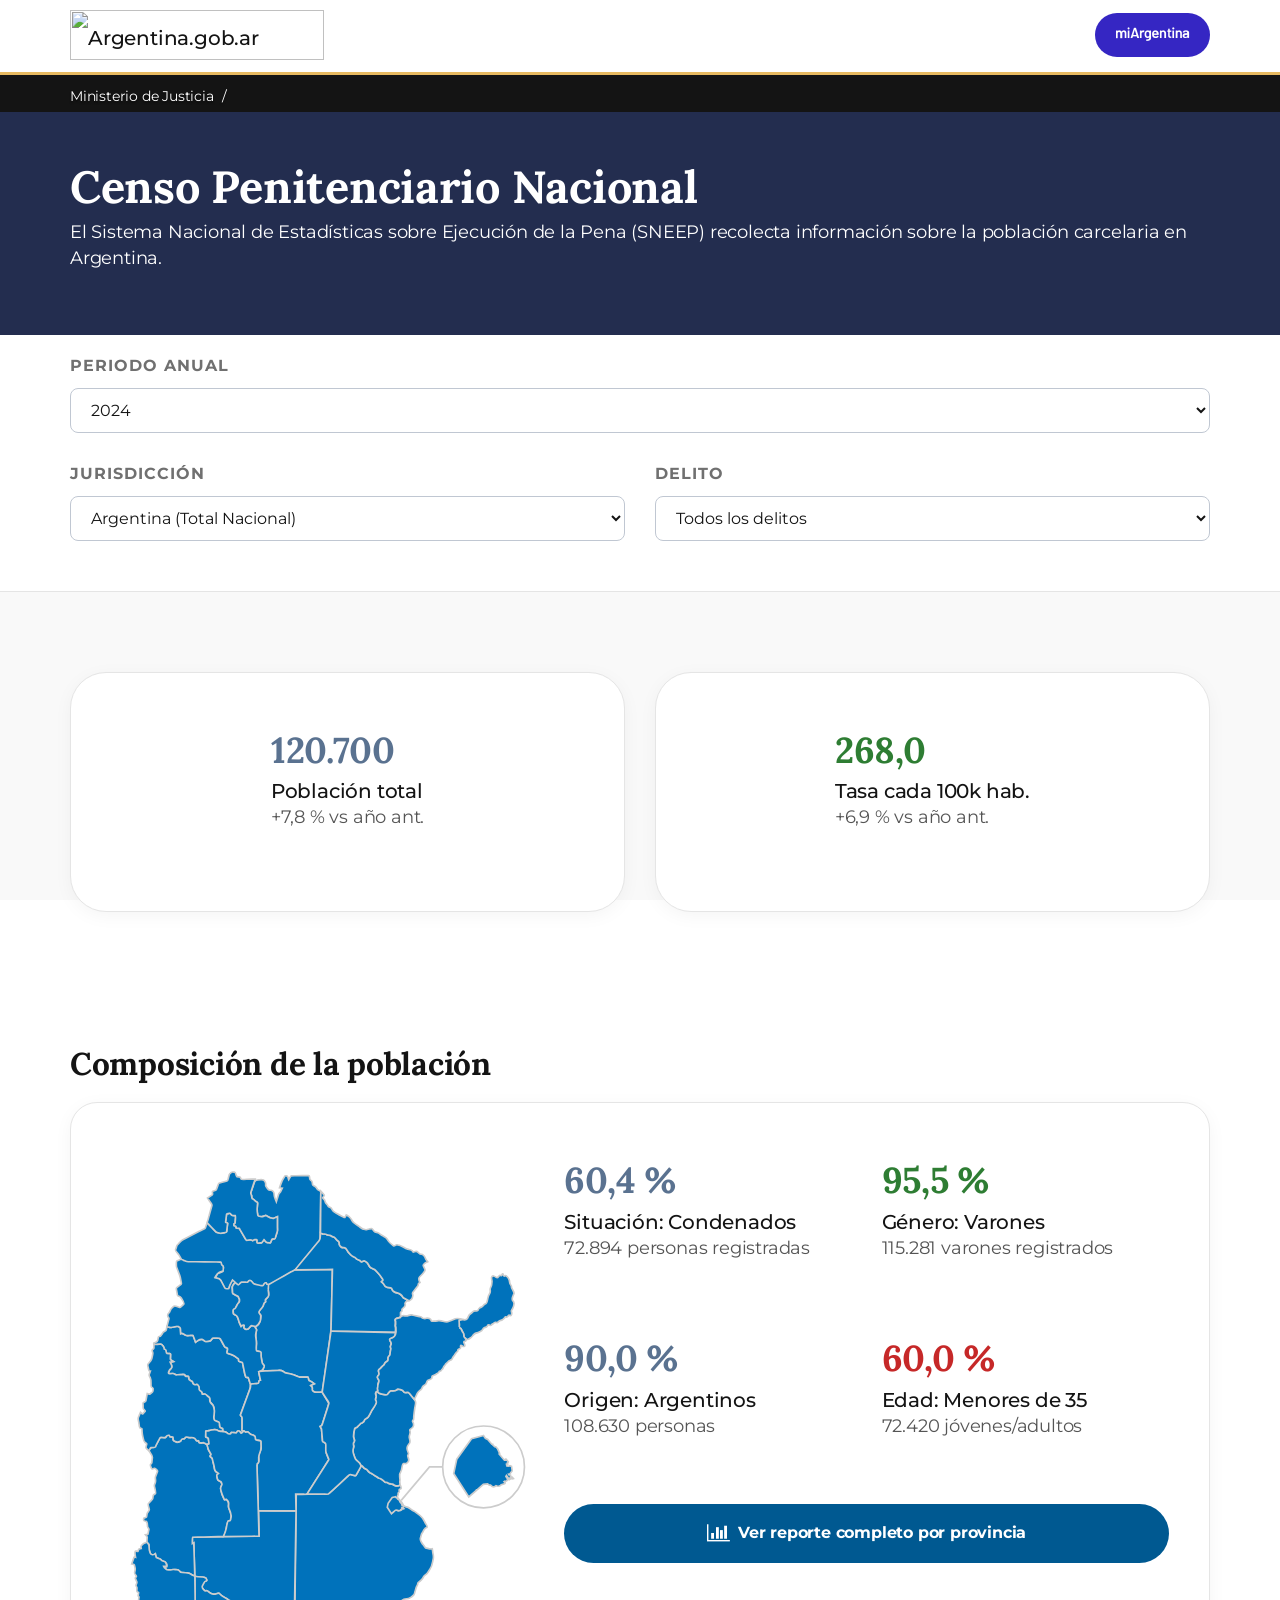
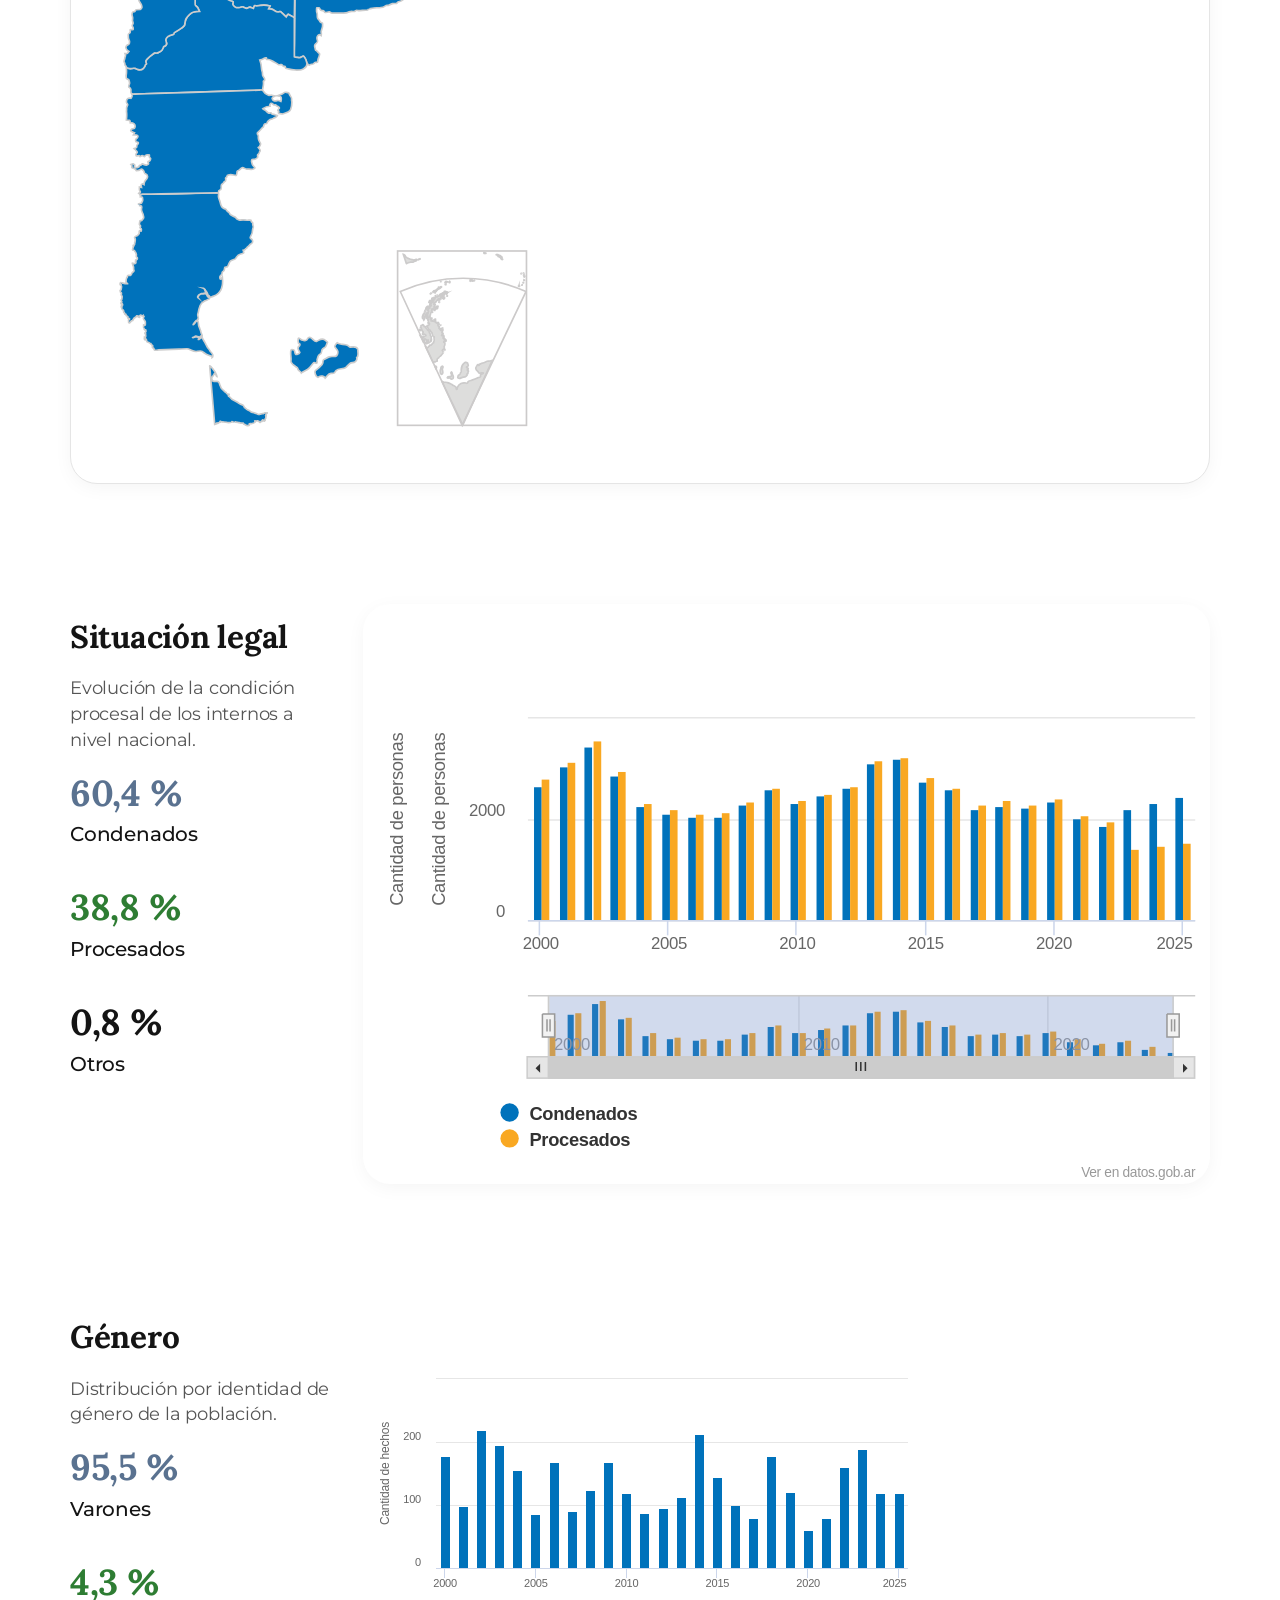
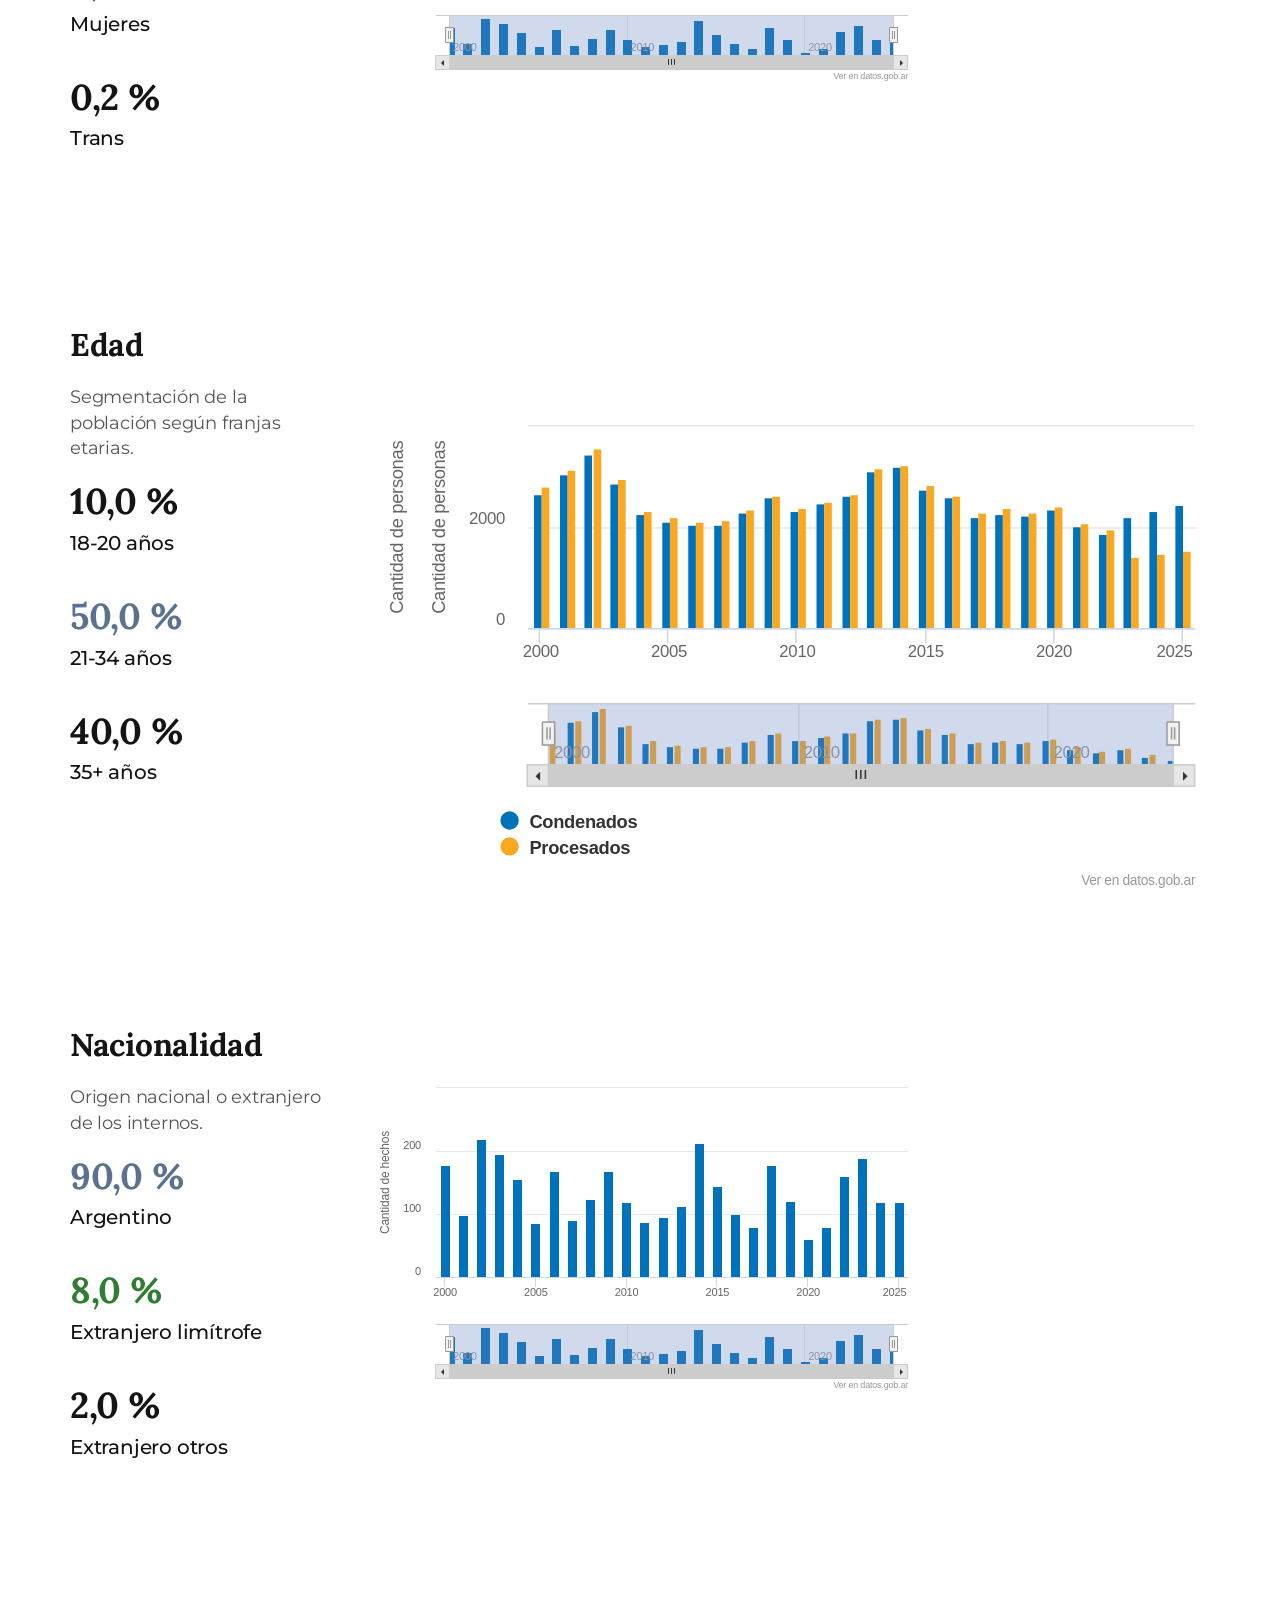
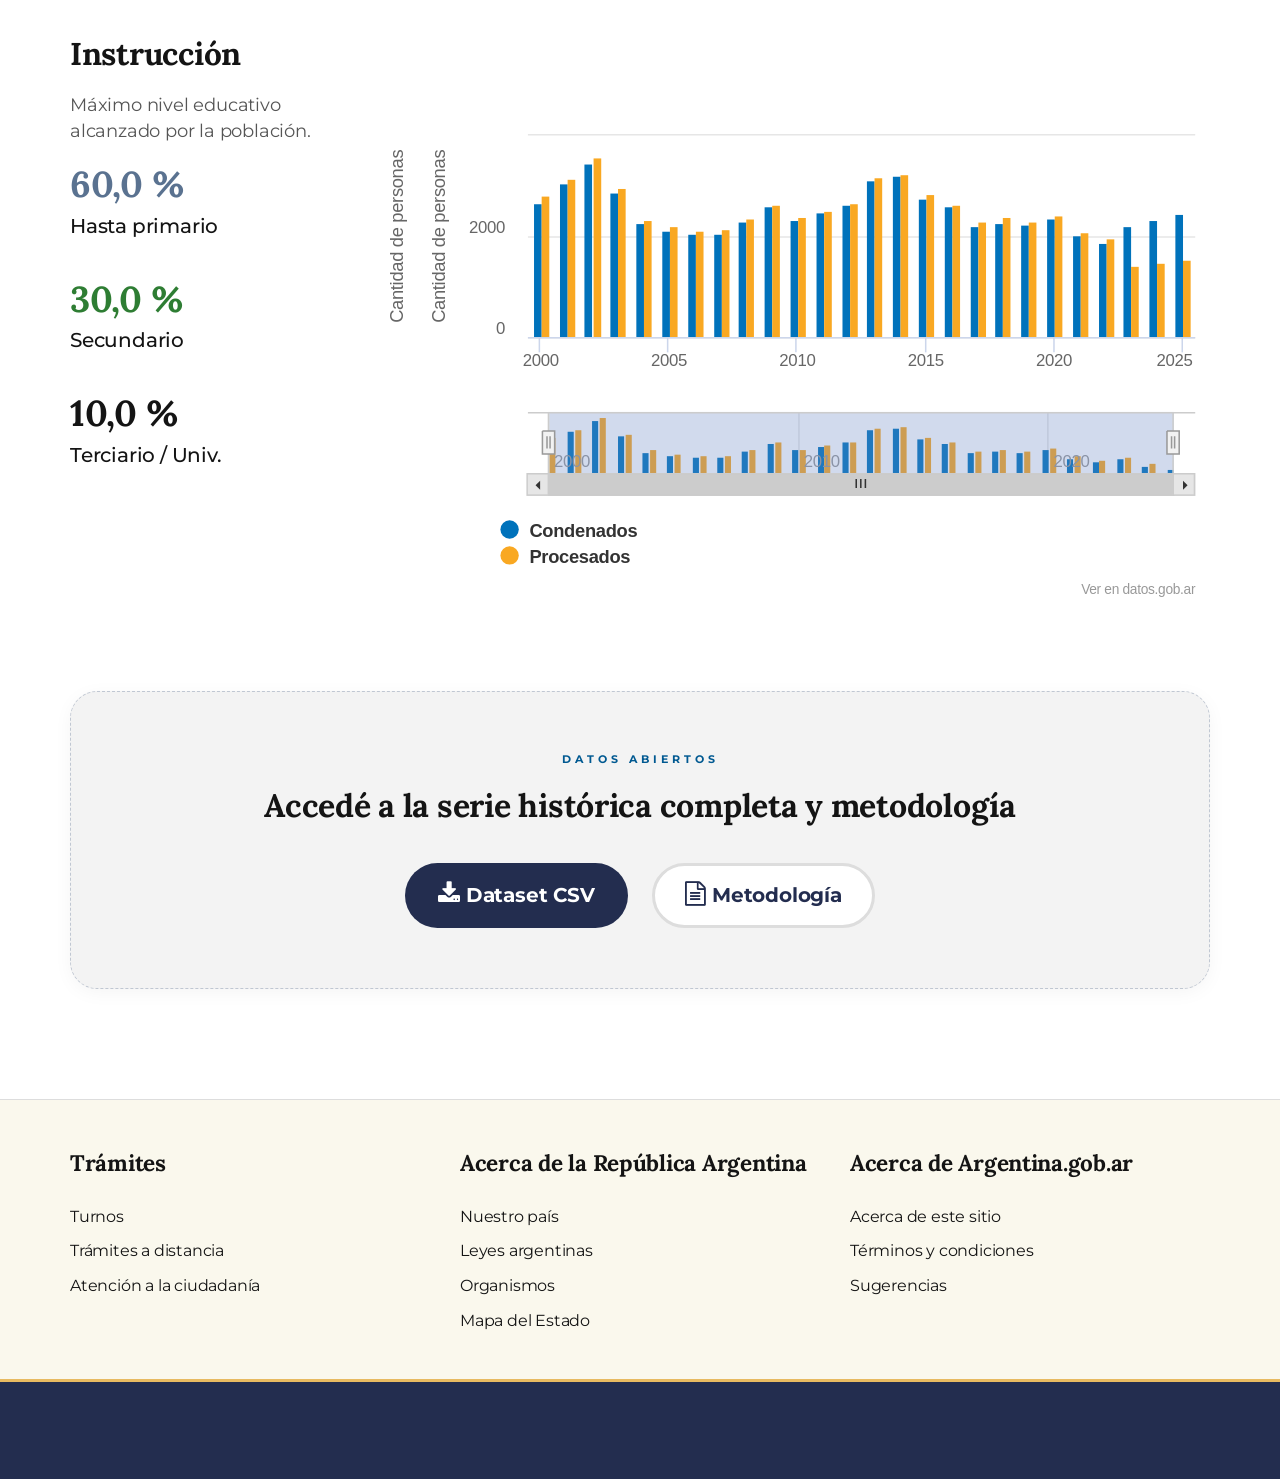
==== commit fad40621: "Update estadisticas-sneep-v2.html" ====
--- a/estadisticas-sneep-v2.html
+++ b/estadisticas-sneep-v2.html
@@ -1,4 +1,3 @@
-<!DOCTYPE html>
 <html lang="es" suppresshydrationwarning="true" data-lt-installed="true">
 
 <head>
@@ -276,6 +275,29 @@
                         <label class="text-muted-xs" for="edit-anio">Periodo Anual</label>
                         <select class="form-control" id="edit-anio"
                             style="border-radius: 8px; border: 1px solid #c0c7d2; height: 45px;">
+                            <option value="2024">2024</option>
+                            <option value="2023">2023</option>
+                            <option value="2022">2022</option>
+                            <option value="2021">2021</option>
+                            <option value="2020">2020</option>
+                            <option value="2019">2019</option>
+                            <option value="2018">2018</option>
+                            <option value="2017">2017</option>
+                            <option value="2016">2016</option>
+                            <option value="2015">2015</option>
+                            <option value="2014">2014</option>
+                            <option value="2013">2013</option>
+                            <option value="2012">2012</option>
+                            <option value="2011">2011</option>
+                            <option value="2010">2010</option>
+                            <option value="2009">2009</option>
+                            <option value="2008">2008</option>
+                            <option value="2007">2007</option>
+                            <option value="2006">2006</option>
+                            <option value="2005">2005</option>
+                            <option value="2004">2004</option>
+                            <option value="2003">2003</option>
+                            <option value="2002">2002</option>
                             <option value="2024">2024</option>
                             <option value="2023">2023</option>
                             <option value="2022">2022</option>
@@ -362,55 +384,33 @@
 
     <main class="container" style="padding-top: 50px; padding-bottom: 50px;">
 
-        <!-- KPIs High Impact -->
+
+
+
+        <!-- Indicador de Incidencia Nacional -->
         <section class="row text-center" style="margin-bottom: 60px;">
             <div class="col-md-6 anim-element visible">
                 <div class="pill-card poncho-shadow bg-white"
                     style="border: 1px solid #e5e5e5; padding: 40px; display: flex; flex-direction: column; align-items: center; justify-content: center; border-radius: 2rem;">
-                    <span
-                        style="font-size: 11px; font-weight: 700; color: #707882; text-transform: uppercase; letter-spacing: 0.2em; margin-bottom: 20px; display: block;">Población
-                        Total</span>
-                    <div style="margin-bottom: 20px;">
-                        <span id="kpi-poblacion-val" class="text-primary font-black"
-                            style="font-size: 64px; letter-spacing: -2px; line-height: 1;">120.700</span>
+
+                    <div class="dato-nro">
+                        <div class="h2 text-info" id="incidencia-value-poblacion">120.700</div>
+                        <p class="lead">Población total</p>
+                        <p class="text-muted">+7,8 % vs año ant.</p>
                     </div>
-                    <div id="kpi-poblacion-var-container"
-                        style="display: inline-flex; align-items: center; justify-content: center; gap: 8px; background-color: rgba(46, 125, 50, 0.1); padding: 6px 16px; border-radius: 50px; margin-bottom: 30px; visibility: visible;">
-                        <i id="kpi-poblacion-var-icon" class="fa fa-arrow-up"
-                            style="font-size: 16px; color: #2e7d32;"></i>
-                        <span id="kpi-poblacion-var-val" style="color: #2e7d32; font-weight: 700; font-size: 14px;">+7,8
-                            %</span>
-                        <span style="color: #707882; font-weight: 500; font-size: 14px;">vs año ant.</span>
-                    </div>
-                    <div style="width: 100%; border-top: 1px dashed #e5e5e5; padding-top: 15px;">
-                        <p
-                            style="font-size: 10px; color: #707882; font-weight: 500; margin: 0; text-transform: uppercase;">
-                            SNEEP - MINISTERIO DE JUSTICIA</p>
-                    </div>
+
                 </div>
             </div>
             <div class="col-md-6 anim-element visible">
                 <div class="pill-card poncho-shadow bg-white"
                     style="border: 1px solid #e5e5e5; padding: 40px; display: flex; flex-direction: column; align-items: center; justify-content: center; border-radius: 2rem;">
-                    <span
-                        style="font-size: 11px; font-weight: 700; color: #707882; text-transform: uppercase; letter-spacing: 0.2em; margin-bottom: 20px; display: block;">Tasa
-                        cada 100k hab.</span>
-                    <div style="margin-bottom: 20px;">
-                        <span id="kpi-tasa-val" class="font-black"
-                            style="font-size: 64px; letter-spacing: -2px; line-height: 1; color: #0072BB;">268,0</span>
+
+                    <div class="dato-nro">
+                        <div class="h2 text-success" id="incidencia-value-tasa">268,0</div>
+                        <p class="lead">Tasa cada 100k hab.</p>
+                        <p class="text-muted">+6,9 % vs año ant.</p>
                     </div>
-                    <div id="kpi-tasa-var-container"
-                        style="display: inline-flex; align-items: center; justify-content: center; gap: 8px; background-color: rgba(46, 125, 50, 0.1); padding: 6px 16px; border-radius: 50px; margin-bottom: 30px; visibility: visible;">
-                        <i id="kpi-tasa-var-icon" class="fa fa-arrow-up" style="font-size: 16px; color: #2e7d32;"></i>
-                        <span id="kpi-tasa-var-val" style="color: #2e7d32; font-weight: 700; font-size: 14px;">+6,9
-                            %</span>
-                        <span style="color: #707882; font-weight: 500; font-size: 14px;">vs año ant.</span>
-                    </div>
-                    <div style="width: 100%; border-top: 1px dashed #e5e5e5; padding-top: 15px;">
-                        <p
-                            style="font-size: 10px; color: #707882; font-weight: 500; margin: 0; text-transform: uppercase;">
-                            INDICADOR DE INCIDENCIA NACIONAL</p>
-                    </div>
+
                 </div>
             </div>
         </section>
@@ -888,7 +888,8 @@
                         <div data-highcharts-chart="5">
                             <div id="highcharts-he2cswh-10"
                                 style="position: relative; overflow: hidden; width: 100%; text-align: left; line-height: normal; z-index: 0;"
-                                dir="ltr" class="highcharts-container "><svg version="1.1" class="highcharts-root"
+                                dir="ltr" class="highcharts-container bg-white rounded-3xl poncho-shadow"><svg
+                                    version="1.1" class="highcharts-root"
                                     style="font-family:&quot;Lucida Grande&quot;, &quot;Lucida Sans Unicode&quot;, Arial, Helvetica, sans-serif;font-size:12px;"
                                     xmlns="http://www.w3.org/2000/svg" viewBox="0 0 555 380">
                                     <desc>Created with Highstock 6.1.0</desc>
@@ -3369,6 +3370,46 @@
     </script>
 
 
+    <!-- Code injected by live-server -->
+    <script>
+        // <![CDATA[  <-- For SVG support
+        if ('WebSocket' in window) {
+            (function () {
+                function refreshCSS() {
+                    var sheets = [].slice.call(document.getElementsByTagName("link"));
+                    var head = document.getElementsByTagName("head")[0];
+                    for (var i = 0; i < sheets.length; ++i) {
+                        var elem = sheets[i];
+                        var parent = elem.parentElement || head;
+                        parent.removeChild(elem);
+                        var rel = elem.rel;
+                        if (elem.href && typeof rel != "string" || rel.length == 0 || rel.toLowerCase() == "stylesheet") {
+                            var url = elem.href.replace(/(&|\?)_cacheOverride=\d+/, '');
+                            elem.href = url + (url.indexOf('?') >= 0 ? '&' : '?') + '_cacheOverride=' + (new Date().valueOf());
+                        }
+                        parent.appendChild(elem);
+                    }
+                }
+                var protocol = window.location.protocol === 'http:' ? 'ws://' : 'wss://';
+                var address = protocol + window.location.host + window.location.pathname + '/ws';
+                var socket = new WebSocket(address);
+                socket.onmessage = function (msg) {
+                    if (msg.data == 'reload') window.location.reload();
+                    else if (msg.data == 'refreshcss') refreshCSS();
+                };
+                if (sessionStorage && !sessionStorage.getItem('IsThisFirstTime_Log_From_LiveServer')) {
+                    console.log('Live reload enabled.');
+                    sessionStorage.setItem('IsThisFirstTime_Log_From_LiveServer', true);
+                }
+            })();
+        }
+        else {
+            console.error('Upgrade your browser. This Browser is NOT supported WebSocket for Live-Reloading.');
+        }
+        // ]]>
+    </script>
+
+
 </body>
 
-</html>+</html>
